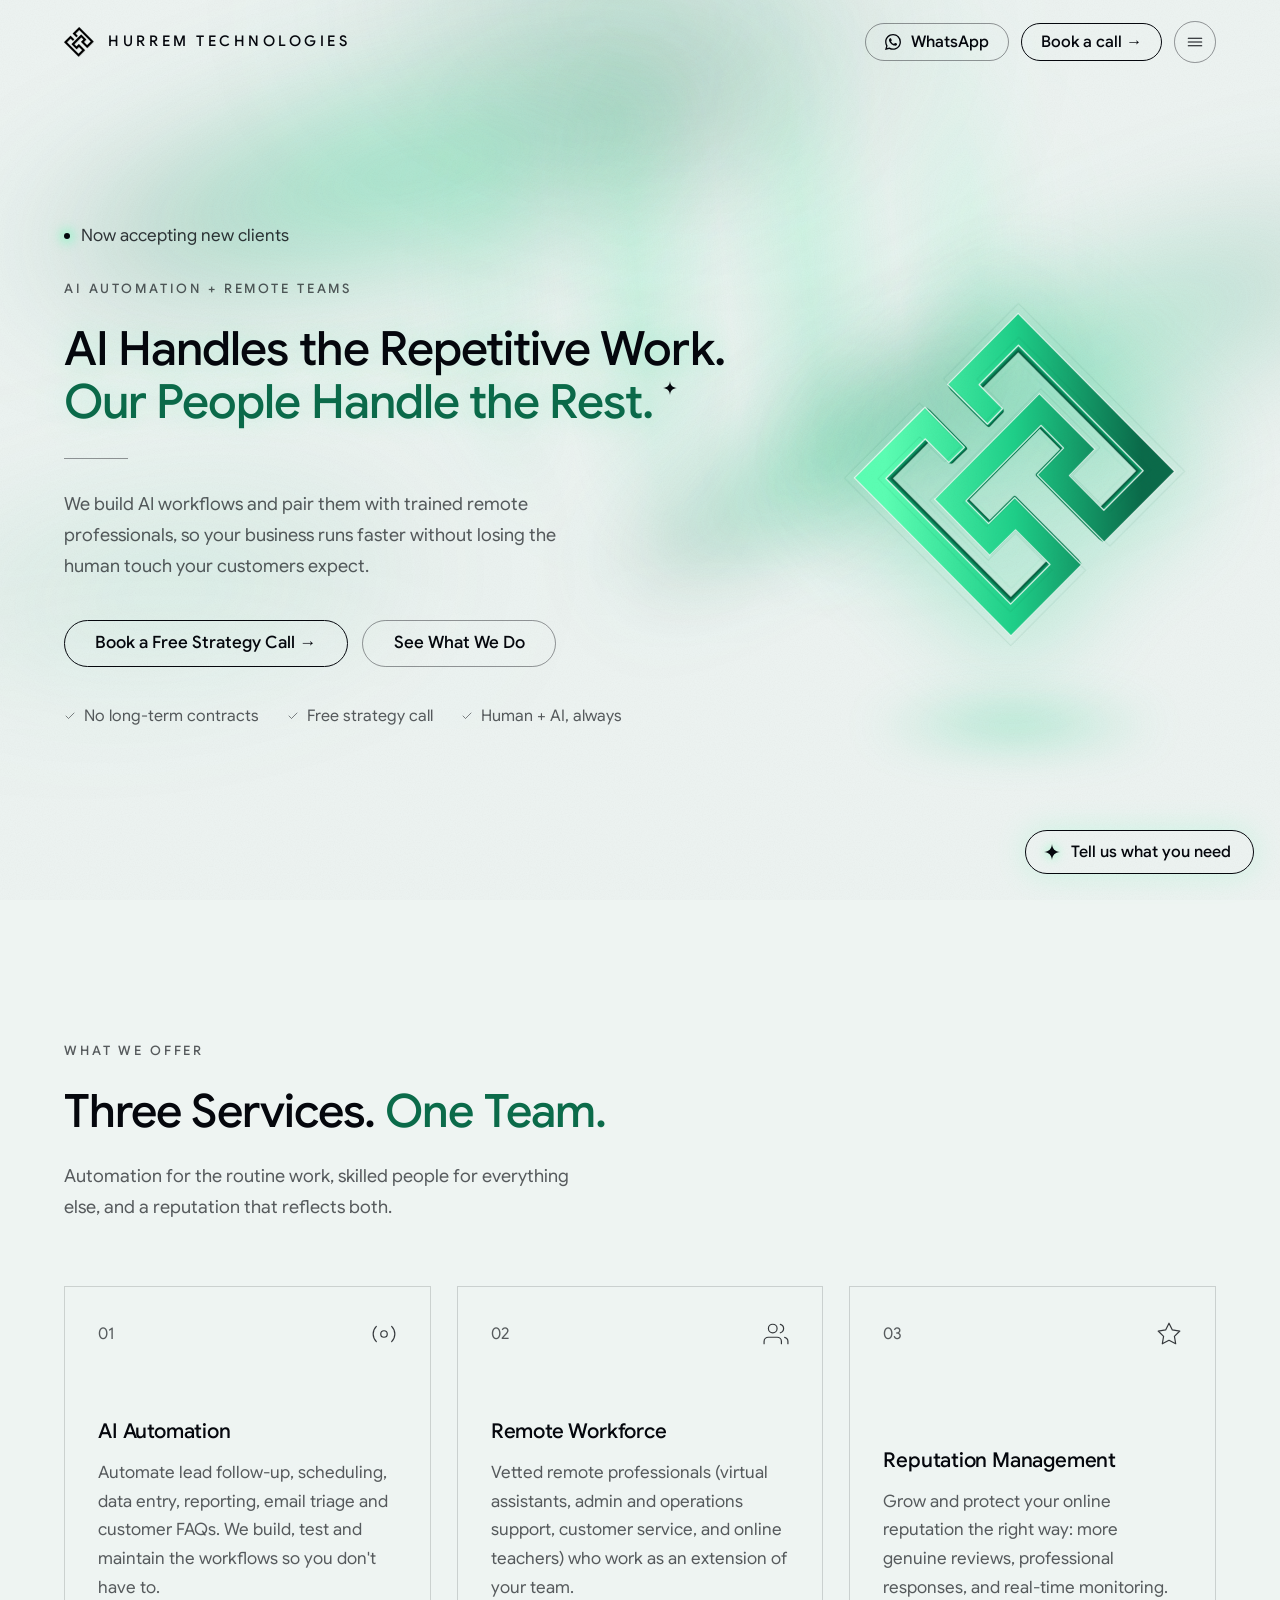
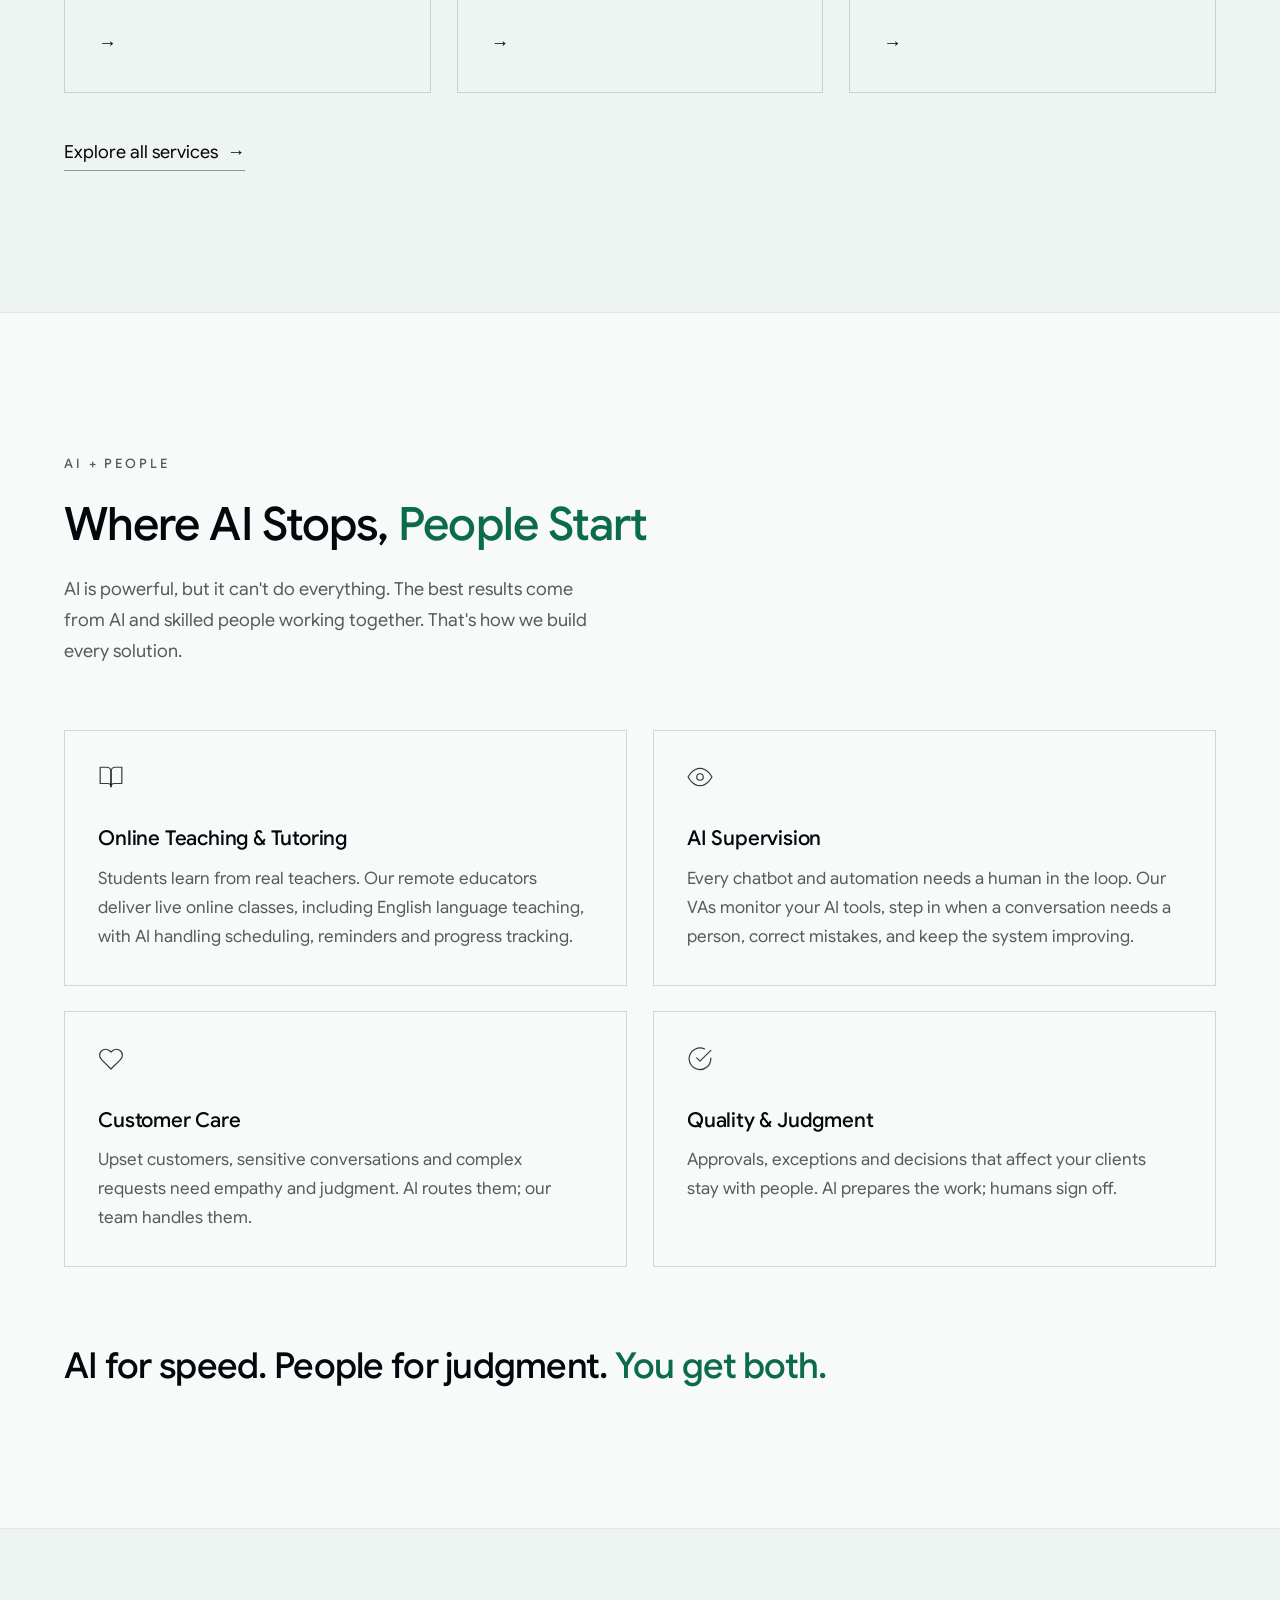
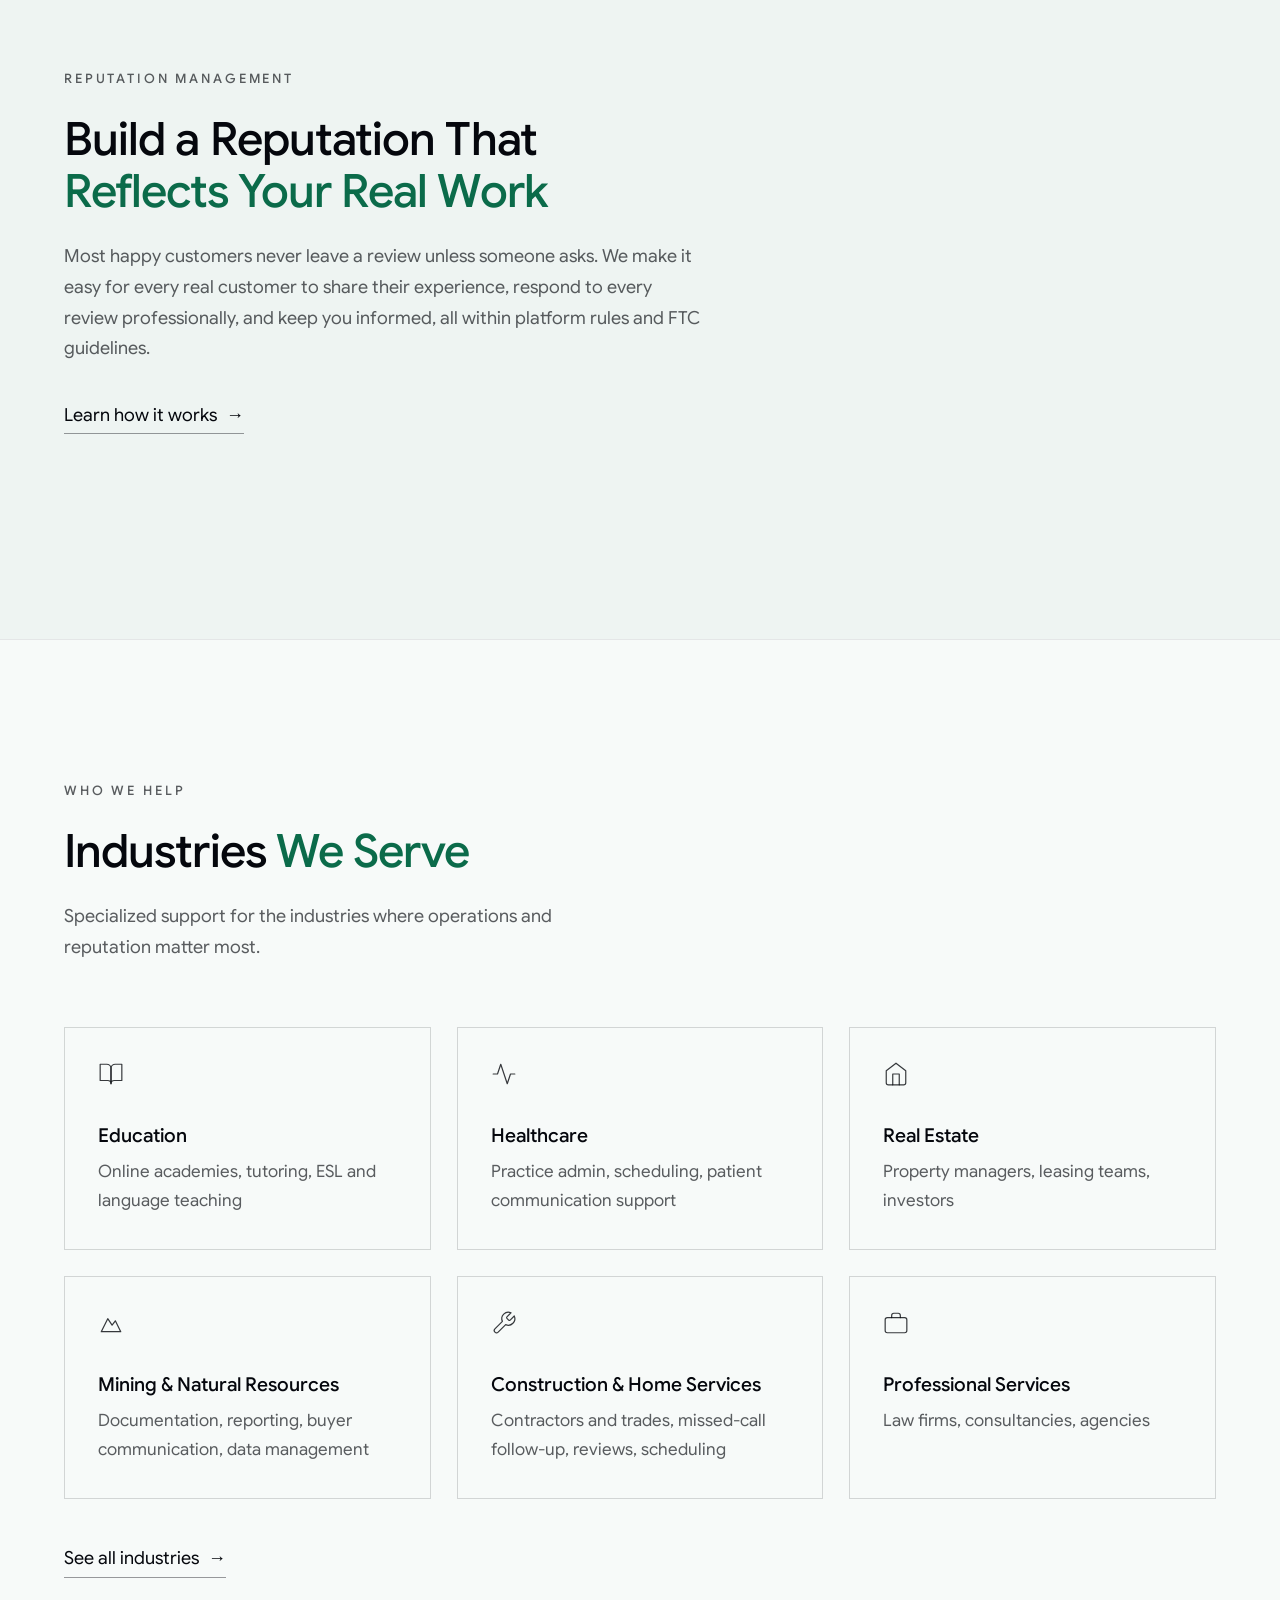
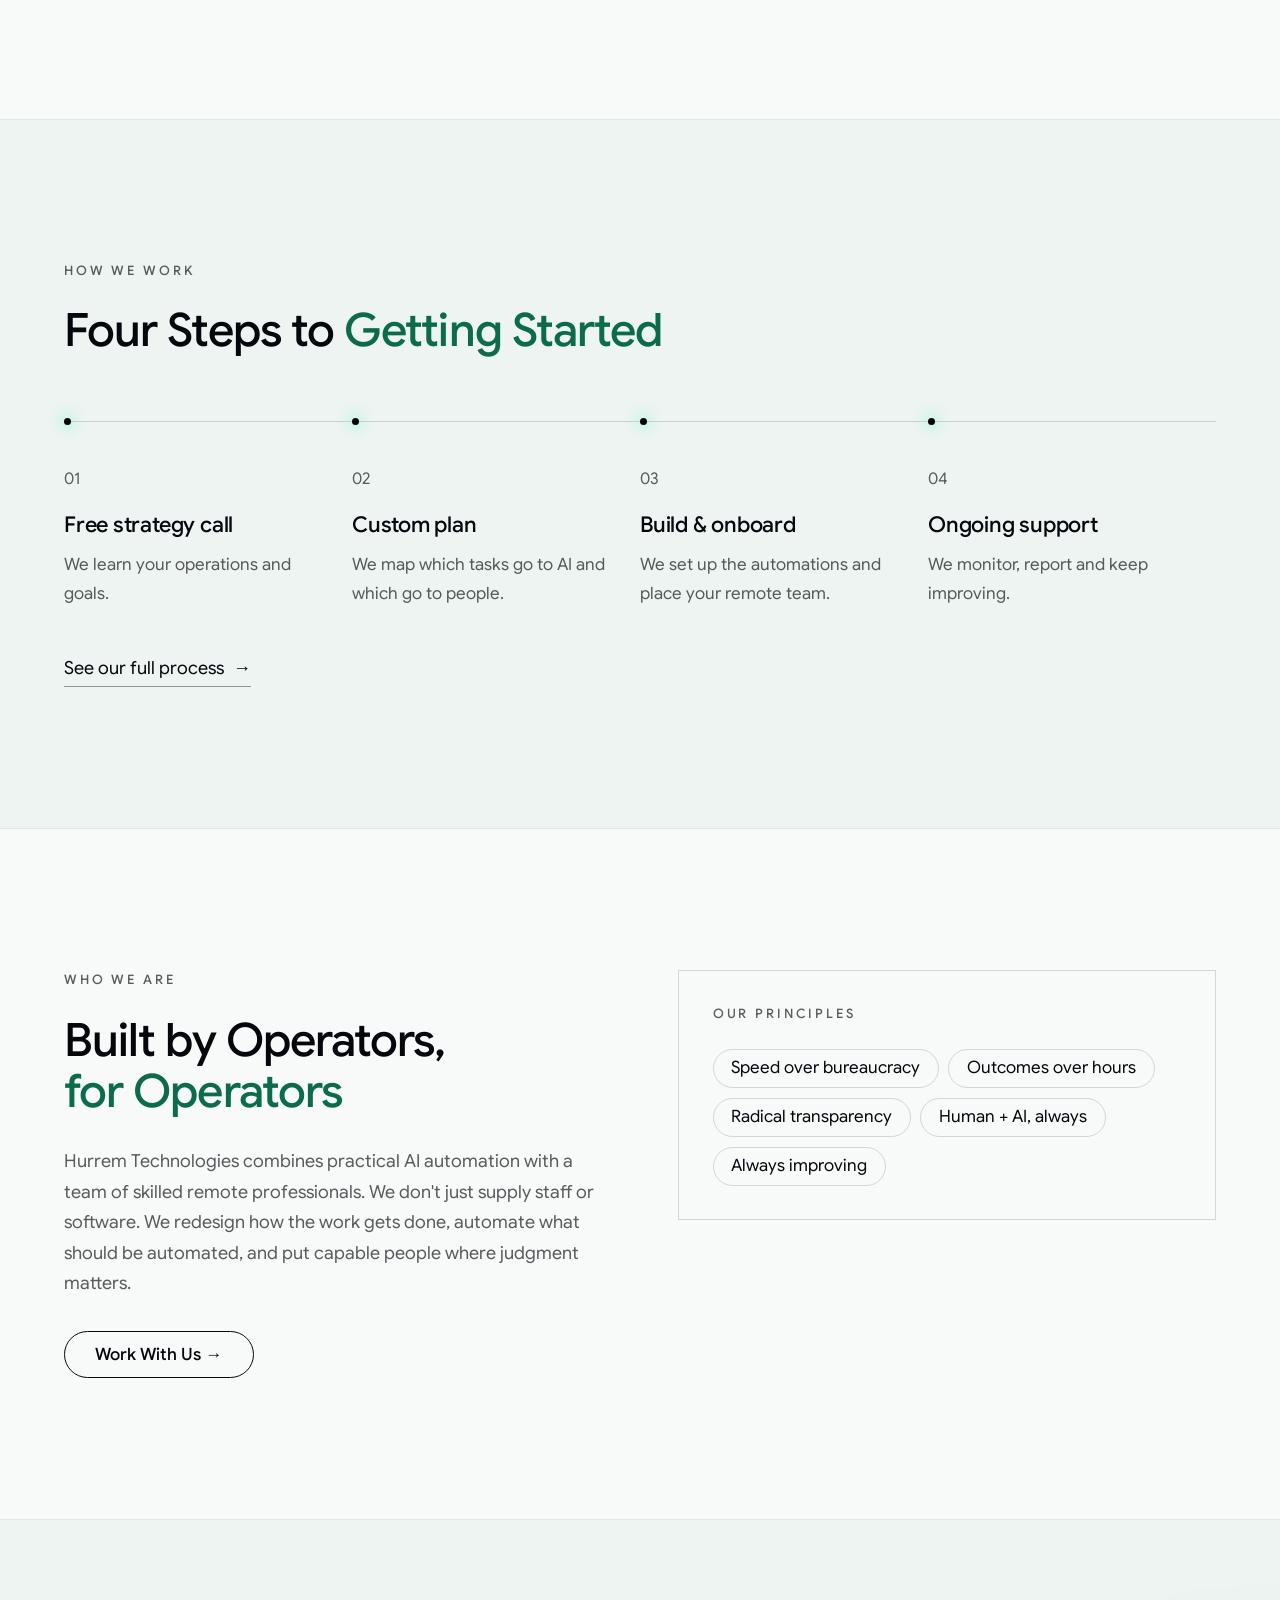
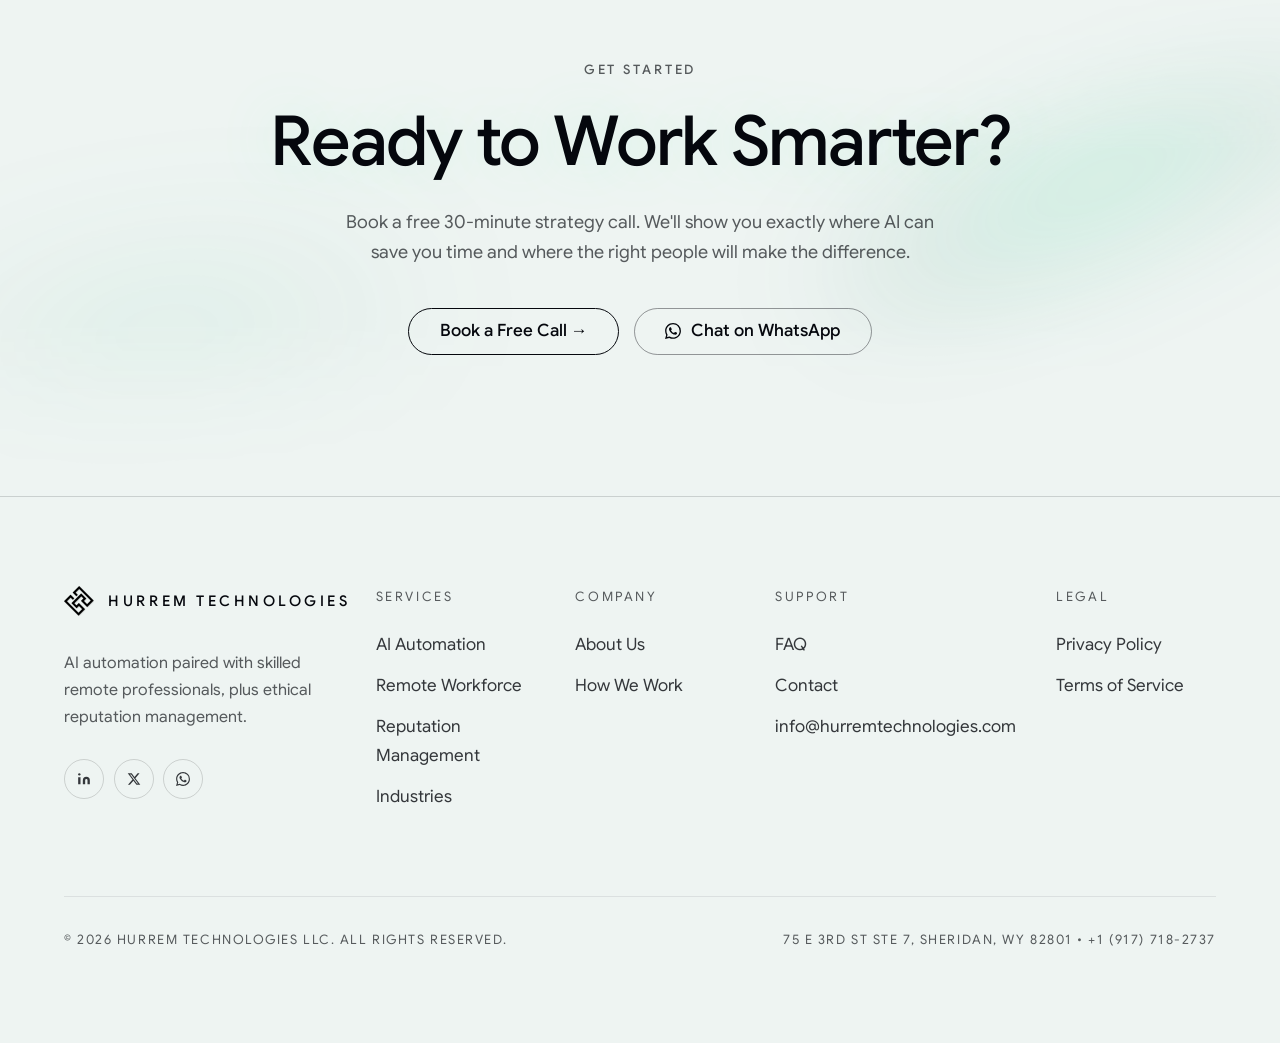
==== index.html @ 09759a81 "Use clean URLs without .html Internal links, canonical tags, Open Graph URLs and the sitemap now poi" ====
<!DOCTYPE html>
<html lang="en">
<head>
<meta charset="UTF-8"/>
<meta name="viewport" content="width=device-width,initial-scale=1"/>
<title>Hurrem Technologies | AI Automation + Remote Teams</title>
<meta name="description" content="AI automation paired with skilled remote professionals, plus ethical reputation management, for businesses in education, healthcare, real estate, mining and more."/>
<meta name="keywords" content="AI automation, remote teams, virtual assistants, AI supervision, online teachers, reputation management, review management, business process automation"/>
<meta name="robots" content="index, follow"/>
<link rel="canonical" href="https://hurremtechnologies.com/"/>
<meta property="og:type" content="website"/>
<meta property="og:url" content="https://hurremtechnologies.com/"/>
<meta property="og:title" content="Hurrem Technologies | AI Automation + Remote Teams"/>
<meta property="og:description" content="AI automation paired with skilled remote professionals, plus ethical reputation management, for businesses in education, healthcare, real estate, mining and more."/>
<meta property="og:image" content="https://hurremtechnologies.com/assets/og-image.png"/>
<meta property="og:site_name" content="Hurrem Technologies LLC"/>
<meta name="twitter:card" content="summary_large_image"/>
<meta name="twitter:title" content="Hurrem Technologies | AI Automation + Remote Teams"/>
<meta name="twitter:description" content="AI automation paired with skilled remote professionals, plus ethical reputation management, for businesses in education, healthcare, real estate, mining and more."/>
<!-- Google tag (gtag.js) -->
<script async src="https://www.googletagmanager.com/gtag/js?id=G-JPX0Q8E571"></script>
<script>window.dataLayer=window.dataLayer||[];function gtag(){dataLayer.push(arguments);}gtag('js',new Date());gtag('config','G-JPX0Q8E571');</script>
<script type="application/ld+json">
{
  "@context": "https://schema.org",
  "@type": "Organization",
  "name": "Hurrem Technologies LLC",
  "url": "https://hurremtechnologies.com",
  "logo": "https://hurremtechnologies.com/assets/logo-icon.png",
  "description": "AI automation paired with skilled remote professionals, plus ethical reputation management.",
  "address": {
    "@type": "PostalAddress",
    "streetAddress": "75 E 3rd St Ste 7",
    "addressLocality": "Sheridan",
    "addressRegion": "WY",
    "postalCode": "82801",
    "addressCountry": "US"
  },
  "contactPoint": {
    "@type": "ContactPoint",
    "telephone": "+1-917-718-2737",
    "contactType": "customer service",
    "email": "info@hurremtechnologies.com",
    "availableLanguage": "English"
  },
  "sameAs": [
    "https://www.linkedin.com/company/109564985",
    "https://x.com/hurrem_ai"
  ]
}
</script>
<meta name="theme-color" content="#EEF4F2"/>
<link rel="icon" type="image/png" href="assets/logo-icon.png"/>
<link rel="preload" href="assets/fonts/google-sans-latin-wght-normal.woff2" as="font" type="font/woff2" crossorigin/>
<link rel="stylesheet" href="assets/site.css?v=8"/>
<script>document.documentElement.classList.add('js');</script>
</head>
<body>
<a class="skip" href="#main">Skip to content</a>
<div class="grain" aria-hidden="true"></div>

<header class="site-header" id="site-header">
  <div class="wrap nav">
    <a href="/" class="brand">
      <img src="assets/logo-icon.png" class="logo-mark" alt="" width="30" height="30">
      Hurrem Technologies
    </a>
    <nav class="nav-links" aria-label="Main navigation">
      <a href="/services">Services</a>
      <a href="/reputation">Reputation Management</a>
      <a href="/industries">Industries</a>
      <a href="/process">Process</a>
      <a href="/faq">FAQ</a>
      <a href="/contact">Contact</a>
    </nav>
    <div class="nav-right">
      <a class="btn-whatsapp" href="https://wa.me/19177182737" target="_blank" rel="noopener" aria-label="WhatsApp">
        <svg width="16" height="16" viewBox="0 0 24 24" fill="currentColor"><path d="M17.472 14.382c-.297-.149-1.758-.867-2.03-.967-.273-.099-.471-.148-.67.15-.197.297-.767.966-.94 1.164-.173.199-.347.223-.644.075-.297-.15-1.255-.463-2.39-1.475-.883-.788-1.48-1.761-1.653-2.059-.173-.297-.018-.458.13-.606.134-.133.298-.347.446-.52.149-.174.198-.298.298-.497.099-.198.05-.371-.025-.52-.075-.149-.669-1.612-.916-2.207-.242-.579-.487-.5-.669-.51-.173-.008-.371-.01-.57-.01-.198 0-.52.074-.792.372-.272.297-1.04 1.016-1.04 2.479 0 1.462 1.065 2.875 1.213 3.074.149.198 2.096 3.2 5.077 4.487.709.306 1.262.489 1.694.625.712.227 1.36.195 1.871.118.571-.085 1.758-.719 2.006-1.413.248-.694.248-1.289.173-1.413-.074-.124-.272-.198-.57-.347m-5.421 7.403h-.004a9.87 9.87 0 0 1-5.031-1.378l-.361-.214-3.741.982.998-3.648-.235-.374a9.86 9.86 0 0 1-1.51-5.26c.001-5.45 4.436-9.884 9.888-9.884 2.64 0 5.122 1.03 6.988 2.898a9.825 9.825 0 0 1 2.893 6.994c-.003 5.45-4.437 9.884-9.885 9.884m8.413-18.297A11.815 11.815 0 0 0 12.05 0C5.495 0 .16 5.335.157 11.892c0 2.096.547 4.142 1.588 5.945L.057 24l6.305-1.654a11.882 11.882 0 0 0 5.683 1.448h.005c6.554 0 11.89-5.335 11.893-11.893a11.821 11.821 0 0 0-3.48-8.413z"/></svg>
        <span>WhatsApp</span>
      </a>
      <a href="/contact" class="btn btn-primary">Book a call →</a>
      <button class="menu-toggle" id="menuBtn" aria-label="Toggle menu" aria-expanded="false" aria-controls="mobileMenu">
        <svg class="bars" width="18" height="18" viewBox="0 0 24 24" fill="none" stroke="currentColor" stroke-width="1.4" stroke-linecap="round"><line x1="3" y1="7" x2="21" y2="7"/><line x1="3" y1="12" x2="21" y2="12"/><line x1="3" y1="17" x2="21" y2="17"/></svg>
        <svg class="x-icon" width="18" height="18" viewBox="0 0 24 24" fill="none" stroke="currentColor" stroke-width="1.4" stroke-linecap="round"><line x1="18" y1="6" x2="6" y2="18"/><line x1="6" y1="6" x2="18" y2="18"/></svg>
      </button>
    </div>
  </div>
  <nav class="mobile-menu" id="mobileMenu" aria-label="Mobile navigation">
    <a href="/services">Services</a>
    <a href="/reputation">Reputation Management</a>
    <a href="/industries">Industries</a>
    <a href="/process">Process</a>
    <a href="/faq">FAQ</a>
    <a href="/contact">Contact</a>
    <a href="https://wa.me/19177182737" target="_blank" rel="noopener"><svg width="16" height="16" viewBox="0 0 24 24" fill="currentColor"><path d="M17.472 14.382c-.297-.149-1.758-.867-2.03-.967-.273-.099-.471-.148-.67.15-.197.297-.767.966-.94 1.164-.173.199-.347.223-.644.075-.297-.15-1.255-.463-2.39-1.475-.883-.788-1.48-1.761-1.653-2.059-.173-.297-.018-.458.13-.606.134-.133.298-.347.446-.52.149-.174.198-.298.298-.497.099-.198.05-.371-.025-.52-.075-.149-.669-1.612-.916-2.207-.242-.579-.487-.5-.669-.51-.173-.008-.371-.01-.57-.01-.198 0-.52.074-.792.372-.272.297-1.04 1.016-1.04 2.479 0 1.462 1.065 2.875 1.213 3.074.149.198 2.096 3.2 5.077 4.487.709.306 1.262.489 1.694.625.712.227 1.36.195 1.871.118.571-.085 1.758-.719 2.006-1.413.248-.694.248-1.289.173-1.413-.074-.124-.272-.198-.57-.347m-5.421 7.403h-.004a9.87 9.87 0 0 1-5.031-1.378l-.361-.214-3.741.982.998-3.648-.235-.374a9.86 9.86 0 0 1-1.51-5.26c.001-5.45 4.436-9.884 9.888-9.884 2.64 0 5.122 1.03 6.988 2.898a9.825 9.825 0 0 1 2.893 6.994c-.003 5.45-4.437 9.884-9.885 9.884m8.413-18.297A11.815 11.815 0 0 0 12.05 0C5.495 0 .16 5.335.157 11.892c0 2.096.547 4.142 1.588 5.945L.057 24l6.305-1.654a11.882 11.882 0 0 0 5.683 1.448h.005c6.554 0 11.89-5.335 11.893-11.893a11.821 11.821 0 0 0-3.48-8.413z"/></svg> WhatsApp</a>
    <a href="/contact" class="m-cta">Book a call →</a>
  </nav>
</header>

<main id="main">
<!-- HERO -->
<section id="hero">
  <div class="aurora" aria-hidden="true"><span class="ribbon r1"></span><span class="ribbon r2"></span><span class="ribbon r3"></span><span class="ribbon r4"></span><span class="ribbon r5"></span><span class="ribbon r6"></span></div>
  <div class="wrap">
    <div class="grid2">
      <div class="reveal-left">
        <div class="hero-badge">Now accepting new clients</div>
        <div class="eyebrow">AI Automation + Remote Teams</div>
        <h1 class="hero-title">
          AI Handles the Repetitive Work.<br><span class="gradient-text">Our People Handle the Rest.</span>
        </h1>
        <div class="divider"></div>
        <p class="lead">We build AI workflows and pair them with trained remote professionals, so your business runs faster without losing the human touch your customers expect.</p>
        <div class="hero-cta">
          <a href="/contact" class="btn btn-primary">Book a Free Strategy Call →</a>
          <a href="/services" class="btn btn-ghost">See What We Do</a>
        </div>
        <div class="hero-trust">
          <span><svg width="16" height="16" viewBox="0 0 24 24" fill="none" stroke="currentColor" stroke-width="3" stroke-linecap="round" stroke-linejoin="round"><polyline points="20 6 9 17 4 12"/></svg>No long-term contracts</span>
          <span><svg width="16" height="16" viewBox="0 0 24 24" fill="none" stroke="currentColor" stroke-width="3" stroke-linecap="round" stroke-linejoin="round"><polyline points="20 6 9 17 4 12"/></svg>Free strategy call</span>
          <span><svg width="16" height="16" viewBox="0 0 24 24" fill="none" stroke="currentColor" stroke-width="3" stroke-linecap="round" stroke-linejoin="round"><polyline points="20 6 9 17 4 12"/></svg>Human + AI, always</span>
        </div>
      </div>
      <div class="hero-visual-wrap reveal-right">
        <div class="mark3d" role="img" aria-label="The Hurrem Technologies logo mark as a floating three-dimensional form, lit in aurora green."><svg class="mark3d__defs" aria-hidden="true"><defs><path id="hm" d="M509.3 94.2 L331.6 273.2 L432.1 373.4 L470.3 333.7 L411.0 274.0 L510.0 174.4 L824.3 490.5 L725.2 590.1 L638.5 502.8 L702.9 436.5 L562.7 296.4 L298.5 562.3 L437.7 703.6 L502.7 639.5 L589.5 726.8 L490.4 826.4 L176.2 510.2 L275.2 410.6 L334.6 470.3 L374.0 431.8 L274.5 330.7 L96.6 508.5 L491.2 906.5 L668.9 727.5 L500.7 558.3 L434.8 623.7 L377.7 566.5 L566.9 376.1 L623.8 433.5 L557.8 500.9 L726.2 670.3 L903.9 492.5Z"/><linearGradient id="hm-face" x1="0.1" y1="0.5" x2="0.9" y2="0.5"><stop offset="0" stop-color="#5CFFB4"/><stop offset="0.5" stop-color="#1FD18A"/><stop offset="1" stop-color="#0B6B4A"/></linearGradient></defs></svg><div class="mark3d__halo"><svg viewBox="0 0 1000 1000" class="" aria-hidden="true"><use href="#hm"/></svg></div><div class="mark3d__body"><svg viewBox="0 0 1000 1000" class="mark3d__wire mark3d__wire--back" aria-hidden="true"><use href="#hm"/></svg><svg viewBox="0 0 1000 1000" class="mark3d__layer mark3d__layer--alt" style="--i:18;fill:#09523a" aria-hidden="true"><use href="#hm"/></svg><svg viewBox="0 0 1000 1000" class="mark3d__layer" style="--i:17;fill:#0a583e" aria-hidden="true"><use href="#hm"/></svg><svg viewBox="0 0 1000 1000" class="mark3d__layer mark3d__layer--alt" style="--i:16;fill:#0b5d41" aria-hidden="true"><use href="#hm"/></svg><svg viewBox="0 0 1000 1000" class="mark3d__layer" style="--i:15;fill:#0c6345" aria-hidden="true"><use href="#hm"/></svg><svg viewBox="0 0 1000 1000" class="mark3d__layer mark3d__layer--alt" style="--i:14;fill:#0d6949" aria-hidden="true"><use href="#hm"/></svg><svg viewBox="0 0 1000 1000" class="mark3d__layer" style="--i:13;fill:#0d6e4c" aria-hidden="true"><use href="#hm"/></svg><svg viewBox="0 0 1000 1000" class="mark3d__layer mark3d__layer--alt" style="--i:12;fill:#0e7450" aria-hidden="true"><use href="#hm"/></svg><svg viewBox="0 0 1000 1000" class="mark3d__layer" style="--i:11;fill:#0f7a54" aria-hidden="true"><use href="#hm"/></svg><svg viewBox="0 0 1000 1000" class="mark3d__layer mark3d__layer--alt" style="--i:10;fill:#107f57" aria-hidden="true"><use href="#hm"/></svg><svg viewBox="0 0 1000 1000" class="mark3d__layer" style="--i:9;fill:#11855b" aria-hidden="true"><use href="#hm"/></svg><svg viewBox="0 0 1000 1000" class="mark3d__layer mark3d__layer--alt" style="--i:8;fill:#128a5e" aria-hidden="true"><use href="#hm"/></svg><svg viewBox="0 0 1000 1000" class="mark3d__layer" style="--i:7;fill:#139062" aria-hidden="true"><use href="#hm"/></svg><svg viewBox="0 0 1000 1000" class="mark3d__layer mark3d__layer--alt" style="--i:6;fill:#149666" aria-hidden="true"><use href="#hm"/></svg><svg viewBox="0 0 1000 1000" class="mark3d__layer" style="--i:5;fill:#149b69" aria-hidden="true"><use href="#hm"/></svg><svg viewBox="0 0 1000 1000" class="mark3d__layer mark3d__layer--alt" style="--i:4;fill:#15a16d" aria-hidden="true"><use href="#hm"/></svg><svg viewBox="0 0 1000 1000" class="mark3d__layer" style="--i:3;fill:#16a771" aria-hidden="true"><use href="#hm"/></svg><svg viewBox="0 0 1000 1000" class="mark3d__layer mark3d__layer--alt" style="--i:2;fill:#17ac74" aria-hidden="true"><use href="#hm"/></svg><svg viewBox="0 0 1000 1000" class="mark3d__layer" style="--i:1;fill:#18b278" aria-hidden="true"><use href="#hm"/></svg><svg viewBox="0 0 1000 1000" class="mark3d__face" aria-hidden="true"><use href="#hm" fill="url(#hm-face)"/></svg><svg viewBox="0 0 1000 1000" class="mark3d__wire mark3d__wire--front" aria-hidden="true"><use href="#hm"/></svg></div><span class="mark3d__shadow"></span></div>
      </div>
    </div>
  </div>
</section>

<!-- SERVICES TEASER -->
<section>
  <div class="wrap">
    <div class="sec-header reveal">
      <div class="eyebrow">What we offer</div>
      <h2 class="sec-title">Three Services. <span class="gradient-text-accent">One Team.</span></h2>
      <p class="lead">Automation for the routine work, skilled people for everything else, and a reputation that reflects both.</p>
    </div>
    <div class="stagger svc-grid">
      <div class="service-card" onclick="window.location.href='/services#ai-automation'">
        <div class="svc-icon"><svg width="24" height="24" viewBox="0 0 24 24" fill="none" stroke="currentColor" stroke-width="2" stroke-linecap="round" stroke-linejoin="round"><circle cx="12" cy="12" r="3"/><path d="M19.07 4.93a10 10 0 0 1 0 14.14"/><path d="M4.93 4.93a10 10 0 0 0 0 14.14"/></svg></div>
        <div class="svc-body"><h3>AI Automation</h3><p>Automate lead follow-up, scheduling, data entry, reporting, email triage and customer FAQs. We build, test and maintain the workflows so you don't have to.</p></div>
        <div class="svc-arrow">→</div>
      </div>
      <div class="service-card" onclick="window.location.href='/services#remote-workforce'">
        <div class="svc-icon"><svg width="24" height="24" viewBox="0 0 24 24" fill="none" stroke="currentColor" stroke-width="2" stroke-linecap="round" stroke-linejoin="round"><path d="M17 21v-2a4 4 0 0 0-4-4H5a4 4 0 0 0-4 4v2"/><circle cx="9" cy="7" r="4"/><path d="M23 21v-2a4 4 0 0 0-3-3.87"/><path d="M16 3.13a4 4 0 0 1 0 7.75"/></svg></div>
        <div class="svc-body"><h3>Remote Workforce</h3><p>Vetted remote professionals (virtual assistants, admin and operations support, customer service, and online teachers) who work as an extension of your team.</p></div>
        <div class="svc-arrow">→</div>
      </div>
      <div class="service-card" onclick="window.location.href='/reputation'">
        <div class="svc-icon"><svg width="24" height="24" viewBox="0 0 24 24" fill="none" stroke="currentColor" stroke-width="2" stroke-linecap="round" stroke-linejoin="round"><polygon points="12 2 15.09 8.26 22 9.27 17 14.14 18.18 21.02 12 17.77 5.82 21.02 7 14.14 2 9.27 8.91 8.26 12 2"/></svg></div>
        <div class="svc-body"><h3>Reputation Management</h3><p>Grow and protect your online reputation the right way: more genuine reviews, professional responses, and real-time monitoring.</p></div>
        <div class="svc-arrow">→</div>
      </div>
    </div>
    <div style="margin-top:32px"><a href="/services" class="text-link">Explore all services <span class="arrow">→</span></a></div>
  </div>
</section>

<!-- AI + PEOPLE -->
<section>
  <div class="wrap">
    <div class="sec-header reveal">
      <div class="eyebrow">AI + people</div>
      <h2 class="sec-title">Where AI Stops, <span class="gradient-text">People Start</span></h2>
      <p class="lead">AI is powerful, but it can't do everything. The best results come from AI and skilled people working together. That's how we build every solution.</p>
    </div>
    <div class="duo-grid stagger">
      <div class="duo-card">
        <div class="svc-icon"><svg width="22" height="22" viewBox="0 0 24 24" fill="none" stroke="currentColor" stroke-width="2" stroke-linecap="round" stroke-linejoin="round"><path d="M2 3h6a4 4 0 0 1 4 4v14a3 3 0 0 0-3-3H2z"/><path d="M22 3h-6a4 4 0 0 0-4 4v14a3 3 0 0 1 3-3h7z"/></svg></div>
        <h3>Online Teaching &amp; Tutoring</h3>
        <p>Students learn from real teachers. Our remote educators deliver live online classes, including English language teaching, with AI handling scheduling, reminders and progress tracking.</p>
      </div>
      <div class="duo-card">
        <div class="svc-icon"><svg width="22" height="22" viewBox="0 0 24 24" fill="none" stroke="currentColor" stroke-width="2" stroke-linecap="round" stroke-linejoin="round"><path d="M1 12s4-8 11-8 11 8 11 8-4 8-11 8-11-8-11-8z"/><circle cx="12" cy="12" r="3"/></svg></div>
        <h3>AI Supervision</h3>
        <p>Every chatbot and automation needs a human in the loop. Our VAs monitor your AI tools, step in when a conversation needs a person, correct mistakes, and keep the system improving.</p>
      </div>
      <div class="duo-card">
        <div class="svc-icon"><svg width="22" height="22" viewBox="0 0 24 24" fill="none" stroke="currentColor" stroke-width="2" stroke-linecap="round" stroke-linejoin="round"><path d="M20.84 4.61a5.5 5.5 0 0 0-7.78 0L12 5.67l-1.06-1.06a5.5 5.5 0 0 0-7.78 7.78l1.06 1.06L12 21.23l7.78-7.78 1.06-1.06a5.5 5.5 0 0 0 0-7.78z"/></svg></div>
        <h3>Customer Care</h3>
        <p>Upset customers, sensitive conversations and complex requests need empathy and judgment. AI routes them; our team handles them.</p>
      </div>
      <div class="duo-card">
        <div class="svc-icon"><svg width="22" height="22" viewBox="0 0 24 24" fill="none" stroke="currentColor" stroke-width="2" stroke-linecap="round" stroke-linejoin="round"><path d="M22 11.08V12a10 10 0 1 1-5.93-9.36"/><polyline points="22 4 12 14.01 9 11.01"/></svg></div>
        <h3>Quality &amp; Judgment</h3>
        <p>Approvals, exceptions and decisions that affect your clients stay with people. AI prepares the work; humans sign off.</p>
      </div>
    </div>
    <p class="duo-close reveal">AI for speed. People for judgment. <span class="gradient-text-accent">You get both.</span></p>
  </div>
</section>

<!-- REPUTATION TEASER -->
<section>
  <div class="wrap">
    <div class="sec-header reveal" style="max-width:720px">
      <div class="eyebrow">Reputation Management</div>
      <h2 class="sec-title" style="margin-bottom:20px">Build a Reputation That <span class="gradient-text-rep">Reflects Your Real Work</span></h2>
      <p class="lead" style="max-width:640px">Most happy customers never leave a review unless someone asks. We make it easy for every real customer to share their experience, respond to every review professionally, and keep you informed, all within platform rules and FTC guidelines.</p>
      <div style="margin-top:28px"><a href="/reputation" class="text-link">Learn how it works <span class="arrow">→</span></a></div>
    </div>
  </div>
</section>

<!-- INDUSTRIES TEASER -->
<section>
  <div class="wrap">
    <div class="sec-header reveal">
      <div class="eyebrow">Who we help</div>
      <h2 class="sec-title">Industries <span class="gradient-text-accent">We Serve</span></h2>
      <p class="lead">Specialized support for the industries where operations and reputation matter most.</p>
    </div>
    <div class="ind-grid stagger">
      <div class="ind-card" onclick="window.location.href='/industries#education'">
        <div class="ico"><svg width="22" height="22" viewBox="0 0 24 24" fill="none" stroke="currentColor" stroke-width="2" stroke-linecap="round" stroke-linejoin="round"><path d="M2 3h6a4 4 0 0 1 4 4v14a3 3 0 0 0-3-3H2z"/><path d="M22 3h-6a4 4 0 0 0-4 4v14a3 3 0 0 1 3-3h7z"/></svg></div>
        <span>Education</span>
        <p class="ind-sub">Online academies, tutoring, ESL and language teaching</p>
      </div>
      <div class="ind-card" onclick="window.location.href='/industries#healthcare'">
        <div class="ico"><svg width="22" height="22" viewBox="0 0 24 24" fill="none" stroke="currentColor" stroke-width="2" stroke-linecap="round" stroke-linejoin="round"><path d="M22 12h-4l-3 9L9 3l-3 9H2"/></svg></div>
        <span>Healthcare</span>
        <p class="ind-sub">Practice admin, scheduling, patient communication support</p>
      </div>
      <div class="ind-card" onclick="window.location.href='/industries#real-estate'">
        <div class="ico"><svg width="22" height="22" viewBox="0 0 24 24" fill="none" stroke="currentColor" stroke-width="2" stroke-linecap="round" stroke-linejoin="round"><path d="M3 9l9-7 9 7v11a2 2 0 0 1-2 2H5a2 2 0 0 1-2-2z"/><polyline points="9,22 9,12 15,12 15,22"/></svg></div>
        <span>Real Estate</span>
        <p class="ind-sub">Property managers, leasing teams, investors</p>
      </div>
      <div class="ind-card" onclick="window.location.href='/industries#mining'">
        <div class="ico"><svg width="22" height="22" viewBox="0 0 24 24" fill="none" stroke="currentColor" stroke-width="2" stroke-linecap="round" stroke-linejoin="round"><path d="M3 20L9 8l4 6 3-4 5 10z"/></svg></div>
        <span>Mining &amp; Natural Resources</span>
        <p class="ind-sub">Documentation, reporting, buyer communication, data management</p>
      </div>
      <div class="ind-card" onclick="window.location.href='/industries#construction'">
        <div class="ico"><svg width="22" height="22" viewBox="0 0 24 24" fill="none" stroke="currentColor" stroke-width="2" stroke-linecap="round" stroke-linejoin="round"><path d="M14.7 6.3a1 1 0 0 0 0 1.4l1.6 1.6a1 1 0 0 0 1.4 0l3.77-3.77a6 6 0 0 1-7.94 7.94l-6.91 6.91a2.12 2.12 0 0 1-3-3l6.91-6.91a6 6 0 0 1 7.94-7.94l-3.76 3.76z"/></svg></div>
        <span>Construction &amp; Home Services</span>
        <p class="ind-sub">Contractors and trades, missed-call follow-up, reviews, scheduling</p>
      </div>
      <div class="ind-card" onclick="window.location.href='/industries#professional-services'">
        <div class="ico"><svg width="22" height="22" viewBox="0 0 24 24" fill="none" stroke="currentColor" stroke-width="2" stroke-linecap="round" stroke-linejoin="round"><rect x="2" y="7" width="20" height="14" rx="2"/><path d="M16 7V5a2 2 0 0 0-2-2h-4a2 2 0 0 0-2 2v2"/></svg></div>
        <span>Professional Services</span>
        <p class="ind-sub">Law firms, consultancies, agencies</p>
      </div>
    </div>
    <div style="margin-top:32px"><a href="/industries" class="text-link">See all industries <span class="arrow">→</span></a></div>
  </div>
</section>

<!-- HOW WE WORK -->
<!-- TESTIMONIALS: add only real clients, with written permission, real names/initials as approved. Do not invent. -->
<section id="how-we-work">
  <div class="wrap">
    <div class="sec-header reveal">
      <div class="eyebrow">How we work</div>
      <h2 class="sec-title">Four Steps to <span class="gradient-text">Getting Started</span></h2>
    </div>
    <div class="steps4 stagger">
      <div class="stat"><div class="big">01</div><h3>Free strategy call</h3><p>We learn your operations and goals.</p></div>
      <div class="stat"><div class="big">02</div><h3>Custom plan</h3><p>We map which tasks go to AI and which go to people.</p></div>
      <div class="stat"><div class="big">03</div><h3>Build &amp; onboard</h3><p>We set up the automations and place your remote team.</p></div>
      <div class="stat"><div class="big">04</div><h3>Ongoing support</h3><p>We monitor, report and keep improving.</p></div>
    </div>
    <div style="margin-top:32px"><a href="/process" class="text-link">See our full process <span class="arrow">→</span></a></div>
  </div>
</section>

<!-- ABOUT -->
<section id="about">
  <div class="wrap">
    <div class="grid2" style="align-items:start">
      <div class="content reveal-left">
        <div class="eyebrow">Who we are</div>
        <h2 class="sec-title" style="margin-bottom:28px">Built by Operators, <span class="gradient-text">for Operators</span></h2>
        <p>Hurrem Technologies combines practical AI automation with a team of skilled remote professionals. We don't just supply staff or software. We redesign how the work gets done, automate what should be automated, and put capable people where judgment matters.</p>
        <a href="/contact" class="btn btn-primary" style="margin-top:8px">Work With Us →</a>
      </div>
      <div class="reveal-right">
        <div class="stat">
          <div class="values-label">Our principles</div>
          <div class="tags">
            <span class="tag">Speed over bureaucracy</span>
            <span class="tag">Outcomes over hours</span>
            <span class="tag">Radical transparency</span>
            <span class="tag">Human + AI, always</span>
            <span class="tag">Always improving</span>
          </div>
        </div>
      </div>
    </div>
  </div>
</section>

<!-- FINAL CTA -->
<section class="cta-strip">
  <div class="aurora aurora--low" aria-hidden="true"><span class="ribbon r2"></span><span class="ribbon r5"></span></div>
  <div class="wrap">
    <div class="cta-strip-inner reveal">
      <div class="eyebrow">Get started</div>
      <h2>Ready to Work Smarter?</h2>
      <p>Book a free 30-minute strategy call. We'll show you exactly where AI can save you time and where the right people will make the difference.</p>
      <div class="cta-strip-btns">
        <a href="/contact" class="btn btn-primary">Book a Free Call →</a>
        <a href="https://wa.me/19177182737" target="_blank" rel="noopener" class="btn btn-ghost">
          <svg width="16" height="16" viewBox="0 0 24 24" fill="currentColor"><path d="M17.472 14.382c-.297-.149-1.758-.867-2.03-.967-.273-.099-.471-.148-.67.15-.197.297-.767.966-.94 1.164-.173.199-.347.223-.644.075-.297-.15-1.255-.463-2.39-1.475-.883-.788-1.48-1.761-1.653-2.059-.173-.297-.018-.458.13-.606.134-.133.298-.347.446-.52.149-.174.198-.298.298-.497.099-.198.05-.371-.025-.52-.075-.149-.669-1.612-.916-2.207-.242-.579-.487-.5-.669-.51-.173-.008-.371-.01-.57-.01-.198 0-.52.074-.792.372-.272.297-1.04 1.016-1.04 2.479 0 1.462 1.065 2.875 1.213 3.074.149.198 2.096 3.2 5.077 4.487.709.306 1.262.489 1.694.625.712.227 1.36.195 1.871.118.571-.085 1.758-.719 2.006-1.413.248-.694.248-1.289.173-1.413-.074-.124-.272-.198-.57-.347m-5.421 7.403h-.004a9.87 9.87 0 0 1-5.031-1.378l-.361-.214-3.741.982.998-3.648-.235-.374a9.86 9.86 0 0 1-1.51-5.26c.001-5.45 4.436-9.884 9.888-9.884 2.64 0 5.122 1.03 6.988 2.898a9.825 9.825 0 0 1 2.893 6.994c-.003 5.45-4.437 9.884-9.885 9.884m8.413-18.297A11.815 11.815 0 0 0 12.05 0C5.495 0 .16 5.335.157 11.892c0 2.096.547 4.142 1.588 5.945L.057 24l6.305-1.654a11.882 11.882 0 0 0 5.683 1.448h.005c6.554 0 11.89-5.335 11.893-11.893a11.821 11.821 0 0 0-3.48-8.413z"/></svg>
          Chat on WhatsApp
        </a>
      </div>
    </div>
  </div>
</section>
</main>

<footer>
  <div class="wrap">
    <div class="foot-grid">
      <div class="foot-about">
        <a href="/" class="brand">
          <img src="assets/logo-icon.png" class="logo-mark" alt="" width="30" height="30">
          Hurrem Technologies
        </a>
        <p>AI automation paired with skilled remote professionals, plus ethical reputation management.</p>
        <div class="socials">
          <a class="social" href="https://www.linkedin.com/company/109564985" target="_blank" rel="noopener" aria-label="LinkedIn"><svg width="16" height="16" viewBox="0 0 24 24" fill="currentColor"><path d="M16 8a6 6 0 0 1 6 6v7h-4v-7a2 2 0 0 0-2-2 2 2 0 0 0-2 2v7h-4v-7a6 6 0 0 1 6-6z"/><rect x="2" y="9" width="4" height="12"/><circle cx="4" cy="4" r="2"/></svg></a>
          <a class="social" href="https://x.com/hurrem_ai" target="_blank" rel="noopener" aria-label="X"><svg width="16" height="16" viewBox="0 0 24 24" fill="currentColor"><path d="M18.244 2.25h3.308l-7.227 8.26 8.502 11.24H16.17l-5.214-6.817L4.99 21.75H1.68l7.73-8.835L1.254 2.25H8.08l4.713 6.231zm-1.161 17.52h1.833L7.084 4.126H5.117z"/></svg></a>
          <a class="social" href="https://wa.me/19177182737" target="_blank" rel="noopener" aria-label="WhatsApp"><svg width="16" height="16" viewBox="0 0 24 24" fill="currentColor"><path d="M17.472 14.382c-.297-.149-1.758-.867-2.03-.967-.273-.099-.471-.148-.67.15-.197.297-.767.966-.94 1.164-.173.199-.347.223-.644.075-.297-.15-1.255-.463-2.39-1.475-.883-.788-1.48-1.761-1.653-2.059-.173-.297-.018-.458.13-.606.134-.133.298-.347.446-.52.149-.174.198-.298.298-.497.099-.198.05-.371-.025-.52-.075-.149-.669-1.612-.916-2.207-.242-.579-.487-.5-.669-.51-.173-.008-.371-.01-.57-.01-.198 0-.52.074-.792.372-.272.297-1.04 1.016-1.04 2.479 0 1.462 1.065 2.875 1.213 3.074.149.198 2.096 3.2 5.077 4.487.709.306 1.262.489 1.694.625.712.227 1.36.195 1.871.118.571-.085 1.758-.719 2.006-1.413.248-.694.248-1.289.173-1.413-.074-.124-.272-.198-.57-.347m-5.421 7.403h-.004a9.87 9.87 0 0 1-5.031-1.378l-.361-.214-3.741.982.998-3.648-.235-.374a9.86 9.86 0 0 1-1.51-5.26c.001-5.45 4.436-9.884 9.888-9.884 2.64 0 5.122 1.03 6.988 2.898a9.825 9.825 0 0 1 2.893 6.994c-.003 5.45-4.437 9.884-9.885 9.884m8.413-18.297A11.815 11.815 0 0 0 12.05 0C5.495 0 .16 5.335.157 11.892c0 2.096.547 4.142 1.588 5.945L.057 24l6.305-1.654a11.882 11.882 0 0 0 5.683 1.448h.005c6.554 0 11.89-5.335 11.893-11.893a11.821 11.821 0 0 0-3.48-8.413z"/></svg></a>
        </div>
      </div>
      <div class="foot-col"><h5>Services</h5><a href="/services#ai-automation">AI Automation</a><a href="/services#remote-workforce">Remote Workforce</a><a href="/reputation">Reputation Management</a><a href="/industries">Industries</a></div>
      <div class="foot-col"><h5>Company</h5><a href="/#about">About Us</a><a href="/process">How We Work</a></div>
      <div class="foot-col"><h5>Support</h5><a href="/faq">FAQ</a><a href="/contact">Contact</a><a href="mailto:info@hurremtechnologies.com">info@hurremtechnologies.com</a></div>
      <div class="foot-col"><h5>Legal</h5><a href="/privacy-policy">Privacy Policy</a><a href="/terms">Terms of Service</a></div>
    </div>
    <div class="foot-bottom">
      <span>© 2026 Hurrem Technologies LLC. All rights reserved.</span>
      <span>75 E 3rd St Ste 7, Sheridan, WY 82801 &bull; <a href="tel:+19177182737">+1 (917) 718-2737</a></span>
    </div>
  </div>
</footer>

<script src="assets/site.js?v=6" defer></script>
<script src="assets/assistant.js?v=2" defer></script>
</body>
</html>
---- assets/site.css ----
/* ==========================================================================
   Hurrem Technologies — shared stylesheet for every page
   Three colours only: midnight black, ice white, aura green (used as light).
   ========================================================================== */

@font-face {
  font-family: "Google Sans"; font-style: normal; font-weight: 400 700; font-display: swap;
  src: url("fonts/google-sans-latin-wght-normal.woff2") format("woff2");
}
@font-face {
  font-family: "Google Sans"; font-style: italic; font-weight: 400 700; font-display: swap;
  src: url("fonts/google-sans-latin-wght-italic.woff2") format("woff2");
}

:root {
  /* light theme: the names are historical. --black is the page background, --ice is the text colour */
  --black: #EEF4F2;
  --black-2: #F7FAF9;
  --ice: #05070D;
  --ice-80: rgba(5, 7, 13, 0.8);
  --ice-65: rgba(5, 7, 13, 0.65);
  --ice-40: rgba(5, 7, 13, 0.4);
  --ice-15: rgba(5, 7, 13, 0.15);
  --ice-08: rgba(5, 7, 13, 0.08);
  --aura-core: #5CFFB4;
  --aura-mid: #1FD18A;
  --aura-deep: #0B6B4A;

  /* one family throughout: Google Sans (open source, self-hosted in assets/fonts) */
  --serif: "Google Sans", "Product Sans", Roboto, "Helvetica Neue", Arial, sans-serif;
  --sans: "Google Sans", "Product Sans", Roboto, "Helvetica Neue", Arial, sans-serif;
  --accent: #0B6B4A; /* deep aura green, for accent words */

  --pad: clamp(1.25rem, 5vw, 5rem);
  --ease: cubic-bezier(0.22, 0.61, 0.36, 1);
}

*, *::before, *::after { box-sizing: border-box; margin: 0; padding: 0; }

html { scroll-behavior: smooth; -webkit-text-size-adjust: 100%; }
html, body { width: 100%; max-width: 100%; overflow-x: hidden; }

body {
  background: var(--black);
  color: var(--ice);
  font-family: var(--sans);
  font-weight: 400;
  font-size: 1.125rem;
  line-height: 1.7;
  -webkit-font-smoothing: antialiased;
  -moz-osx-font-smoothing: grayscale;
}

img { max-width: 100%; display: block; }
a { color: inherit; text-decoration: none; }
button { font-family: inherit; color: inherit; }
ul { list-style: none; }
em { font-style: italic; }
strong { font-weight: 500; color: var(--ice); }
[id] { scroll-margin-top: 7rem; }

::selection { background: rgba(92, 255, 180, 0.28); color: var(--ice); }
:focus-visible { outline: 1px solid var(--ice); outline-offset: 5px; border-radius: 2px; }

.skip {
  position: absolute; left: -999px; top: 0; z-index: 200;
  padding: 0.75rem 1.25rem; background: var(--black);
  font-family: var(--serif); font-style: normal;
}
.skip:focus { left: 1rem; top: 1rem; }

.wrap { width: 100%; max-width: 1520px; margin: 0 auto; padding: 0 var(--pad); }

/* ---------- Film grain ---------- */
.grain {
  position: fixed; inset: 0; z-index: 150; pointer-events: none;
  opacity: 0.035; /* faint dark grain on the light page */
  background-image: url("data:image/svg+xml,%3Csvg xmlns='http://www.w3.org/2000/svg' width='220' height='220'%3E%3Cfilter id='n'%3E%3CfeTurbulence type='fractalNoise' baseFrequency='.85' numOctaves='2' stitchTiles='stitch'/%3E%3CfeColorMatrix values='0 0 0 0 .02 0 0 0 0 .03 0 0 0 0 .05 0 0 0 .9 0'/%3E%3C/filter%3E%3Crect width='100%25' height='100%25' filter='url(%23n)'/%3E%3C/svg%3E");
}

/* ==========================================================================
   TYPE
   ========================================================================== */
h1, h2, h3, h4 {
  font-family: var(--serif);
  font-weight: 500;
  font-optical-sizing: auto;
  color: var(--ice);
  text-wrap: balance;
}

h1.hero-title {
  font-size: clamp(2rem, 3.7vw, 3.5rem);
  line-height: 1.1;
  letter-spacing: -0.02em;
  text-shadow: 0 0 28px rgba(92, 255, 180, 0.26), 0 0 90px rgba(92, 255, 180, 0.15);
}
h1.page-title, .legal .page-hero h1 {
  font-size: clamp(2.4rem, 5.6vw, 5rem);
  line-height: 1.06;
  letter-spacing: -0.025em;
  text-shadow: 0 0 28px rgba(92, 255, 180, 0.24), 0 0 90px rgba(92, 255, 180, 0.14);
}
h2, h2.sec-title {
  font-size: clamp(1.9rem, 3.6vw, 3.2rem);
  line-height: 1.12;
  letter-spacing: -0.02em;
}
h3 { font-size: clamp(1.2rem, 1.6vw, 1.45rem); line-height: 1.25; letter-spacing: -0.01em; }
h4 { font-size: 1.15rem; line-height: 1.3; }

/* the old gradient accents become italic serif accents */
.gradient-text, .gradient-text-accent, .gradient-text-rep, .highlight { color: var(--accent); }

/* four-point sparkle after the hero headline */
h1.hero-title .gradient-text::after {
  content: ""; position: absolute; /* stays attached to the last word, never wraps alone */
  width: 0.3em; height: 0.3em; margin-left: 0.2em; margin-top: 0.12em;
  background: var(--ice);
  -webkit-mask: url("data:image/svg+xml,%3Csvg xmlns='http://www.w3.org/2000/svg' viewBox='0 0 24 24'%3E%3Cpath d='M12 0C12.6 7.5 16.5 11.4 24 12C16.5 12.6 12.6 16.5 12 24C11.4 16.5 7.5 12.6 0 12C7.5 11.4 11.4 7.5 12 0Z'/%3E%3C/svg%3E") center / contain no-repeat;
  mask: url("data:image/svg+xml,%3Csvg xmlns='http://www.w3.org/2000/svg' viewBox='0 0 24 24'%3E%3Cpath d='M12 0C12.6 7.5 16.5 11.4 24 12C16.5 12.6 12.6 16.5 12 24C11.4 16.5 7.5 12.6 0 12C7.5 11.4 11.4 7.5 12 0Z'/%3E%3C/svg%3E") center / contain no-repeat;
  filter: drop-shadow(0 0 8px rgba(92, 255, 180, 0.8));
  animation: twinkle 6s ease-in-out infinite;
}
@keyframes twinkle {
  0%, 100% { transform: scale(1) rotate(0deg); opacity: 1; }
  50% { transform: scale(0.72) rotate(18deg); opacity: 0.6; }
}

.eyebrow, .label, .values-label, .phase-badge {
  display: block;
  font-family: var(--sans); font-weight: 500;
  font-size: 0.8125rem; line-height: 1.6;
  letter-spacing: 0.22em; text-transform: uppercase;
  color: var(--ice-65);
  margin-bottom: 1.5rem;
}

.lead { color: var(--ice-65); font-size: clamp(1.125rem, 1.35vw, 1.3rem); max-width: 34rem; }
.divider { width: 4rem; height: 1px; background: var(--ice-40); margin: 1.9rem 0; }

.text-link {
  display: inline-flex; align-items: center; gap: 0.5em;
  font-family: var(--serif); font-style: normal; font-size: 1.125rem;
  border-bottom: 1px solid var(--ice-40); padding-bottom: 0.2rem;
  transition: border-color 0.5s var(--ease);
}
.text-link .arrow { transition: transform 0.5s var(--ease); }
.text-link:hover, .text-link:focus-visible { border-color: var(--ice); }
.text-link:hover .arrow { transform: translateX(5px); }

/* ==========================================================================
   BUTTONS — pill outlines that fill softly with aurora light
   ========================================================================== */
.btn, .btn-rep, .send, .btn-whatsapp {
  position: relative; isolation: isolate; overflow: hidden;
  display: inline-flex; align-items: center; justify-content: center; gap: 0.6em;
  padding: 0.85rem 1.9rem 0.9rem;
  border: 1px solid var(--ice); border-radius: 999px;
  background: transparent; color: var(--ice);
  font-family: var(--serif); font-weight: 500; font-size: 1.0625rem; line-height: 1;
  white-space: nowrap; cursor: pointer;
  transition: box-shadow 0.7s var(--ease), border-color 0.5s var(--ease);
}
.btn::before, .btn-rep::before, .send::before, .btn-whatsapp::before {
  content: ""; position: absolute; inset: -40%; z-index: -1;
  background: radial-gradient(ellipse at 50% 60%,
    rgba(92, 255, 180, 0.55) 0%, rgba(31, 209, 138, 0.3) 38%, rgba(11, 107, 74, 0) 70%);
  opacity: 0; transform: scale(0.6);
  transition: opacity 0.7s var(--ease), transform 0.9s var(--ease);
}
.btn:hover, .btn:focus-visible, .btn-rep:hover, .btn-rep:focus-visible,
.send:hover, .send:focus-visible, .btn-whatsapp:hover, .btn-whatsapp:focus-visible {
  border-color: var(--ice);
  box-shadow: 0 0 34px rgba(92, 255, 180, 0.28), inset 0 0 18px rgba(92, 255, 180, 0.14);
}
.btn:hover::before, .btn:focus-visible::before, .btn-rep:hover::before, .btn-rep:focus-visible::before,
.send:hover::before, .send:focus-visible::before, .btn-whatsapp:hover::before, .btn-whatsapp:focus-visible::before {
  opacity: 1; transform: scale(1);
}
.btn-ghost, .btn-whatsapp { border-color: var(--ice-40); }
.btn svg, .btn-whatsapp svg, .send svg { flex: none; }
.send[disabled] { opacity: 0.6; cursor: default; }

/* ==========================================================================
   HEADER
   ========================================================================== */
.site-header {
  position: fixed; top: 0; left: 0; right: 0; z-index: 100;
  border-bottom: 1px solid transparent;
  transition: background-color 0.5s var(--ease), border-color 0.5s var(--ease);
}
.site-header.scrolled, .site-header.menu-open {
  background: rgba(238, 244, 242, 0.8);
  -webkit-backdrop-filter: blur(14px); backdrop-filter: blur(14px);
  border-bottom-color: var(--ice-08);
}
.site-header.menu-open { background: var(--black); }
.nav { display: flex; align-items: center; justify-content: space-between; gap: 1.5rem; height: 5.25rem; transition: height 0.5s var(--ease); }
.site-header.scrolled .nav { height: 4.25rem; }

.brand {
  display: inline-flex; align-items: center; gap: 0.9rem; flex: none;
  font-family: var(--serif); font-weight: 500; font-size: 0.92rem; letter-spacing: 0.24em; text-transform: uppercase;
  white-space: nowrap;
}
.brand .logo-mark {
  width: 30px; height: 30px; flex: none;
  filter: brightness(0); /* the mark, recoloured black */
}

.nav-links { display: flex; gap: clamp(1rem, 2vw, 2.1rem); margin-left: auto; }
.nav-links a, .mobile-menu a {
  position: relative;
  font-family: var(--serif); font-weight: 500; font-size: 1rem;
  padding: 0.35rem 0; white-space: nowrap;
}
.nav-links a::after {
  content: ""; position: absolute; left: 0; right: 0; bottom: 0; height: 1px; background: var(--ice);
  transform: scaleX(0); transform-origin: left; transition: transform 0.5s var(--ease);
}
.nav-links a:hover::after, .nav-links a:focus-visible::after, .nav-links a.active::after { transform: scaleX(1); }

.nav-right { display: flex; align-items: center; gap: 0.75rem; }
.nav-right .btn, .nav-right .btn-whatsapp { padding: 0.65rem 1.2rem; font-size: 1rem; }

.menu-toggle {
  display: none; align-items: center; justify-content: center;
  width: 2.6rem; height: 2.6rem; border-radius: 50%;
  background: transparent; border: 1px solid var(--ice-40); cursor: pointer;
}
.menu-toggle svg.x-icon { display: none; }
.menu-toggle.open svg.bars { display: none; }
.menu-toggle.open svg.x-icon { display: block; }

.mobile-menu { display: none; flex-direction: column; padding: 0.5rem var(--pad) 2rem; max-height: calc(100vh - 4.25rem); max-height: calc(100dvh - 4.25rem); overflow-y: auto; overscroll-behavior: contain; }
.mobile-menu.open { display: flex; animation: menu-in 0.5s var(--ease); }
@keyframes menu-in { from { opacity: 0; transform: translate3d(0, -8px, 0); } to { opacity: 1; transform: none; } }
.mobile-menu a { font-size: 1.2rem; padding: 0.85rem 0; border-bottom: 1px solid var(--ice-08); display: flex; align-items: center; gap: 0.6rem; }
.mobile-menu a.m-cta { margin-top: 1.5rem; justify-content: center; border: 1px solid var(--ice); border-radius: 999px; font-size: 1.1rem; }

/* ==========================================================================
   AURORA — layered, blurred, screen-blended ribbons.
   Only transform and opacity are animated.
   ========================================================================== */
.aurora {
  position: absolute; inset: 0; z-index: -1;
  overflow: hidden; pointer-events: none;
  -webkit-mask-image: linear-gradient(to bottom, #000 62%, transparent 100%);
  mask-image: linear-gradient(to bottom, #000 62%, transparent 100%);
}
.ribbon {
  position: absolute; border-radius: 50%;
  mix-blend-mode: multiply; will-change: transform, opacity;
  background: radial-gradient(ellipse 50% 50% at 50% 50%,
    rgba(92, 255, 180, 0.95) 0%, rgba(31, 209, 138, 0.6) 28%,
    rgba(11, 107, 74, 0.4) 54%, rgba(11, 107, 74, 0) 74%);
  transform: translate3d(0, 0, 0) rotate(var(--r, 0deg));
  animation: var(--name) var(--dur) ease-in-out infinite;
}
.r1 { --r: -14deg; --name: drift-a; --dur: 23s;
  left: -12%; top: 6%; width: 88vw; height: 26vh; min-height: 180px; filter: blur(64px); opacity: 0.68; }
.r2 { --r: -24deg; --name: drift-b; --dur: 31s;
  right: -22%; top: 28%; width: 72vw; height: 22vh; min-height: 160px; filter: blur(60px); opacity: 0.5; }
.r3 { --r: 8deg; --name: drift-c; --dur: 37s;
  left: 18%; top: -14%; width: 64vw; height: 32vh; min-height: 200px; filter: blur(90px); opacity: 0.38;
  background: radial-gradient(ellipse 50% 50% at 50% 50%,
    rgba(31, 209, 138, 0.8) 0%, rgba(11, 107, 74, 0.55) 40%, rgba(11, 107, 74, 0) 72%); }
.r4 { --r: -32deg; --name: drift-d; --dur: 19s;
  left: 38%; top: 44%; width: 52vw; height: 15vh; min-height: 110px; filter: blur(42px); opacity: 0.6; }
.r5 { --r: -8deg; --name: drift-e; --dur: 29s;
  left: -18%; top: 56%; width: 62vw; height: 20vh; min-height: 150px; filter: blur(80px); opacity: 0.3; }
/* r6: a tall, faint curtain of rays */
.r6 { --r: -6deg; --name: drift-f; --dur: 40s;
  left: 30%; top: -10%; width: 58vw; height: 80vh; border-radius: 0; filter: blur(40px); opacity: 0.3;
  background: linear-gradient(to top,
    rgba(11, 107, 74, 0) 0%, rgba(31, 209, 138, 0.55) 38%, rgba(92, 255, 180, 0.6) 55%, rgba(11, 107, 74, 0) 100%);
  -webkit-mask-image:
    repeating-linear-gradient(90deg, rgba(0,0,0,0.15) 0%, #000 11%, rgba(0,0,0,0.15) 23%),
    radial-gradient(ellipse 50% 50% at 50% 50%, #000 0%, #000 35%, transparent 100%);
  -webkit-mask-composite: source-in;
  mask-image:
    repeating-linear-gradient(90deg, rgba(0,0,0,0.15) 0%, #000 11%, rgba(0,0,0,0.15) 23%),
    radial-gradient(ellipse 50% 50% at 50% 50%, #000 0%, #000 35%, transparent 100%);
  mask-composite: intersect; }

/* quieter aurora for inner-page headers and closing sections */
.aurora--quiet { opacity: 0.6; }
.aurora--low {
  opacity: 0.55;
  -webkit-mask-image: linear-gradient(to bottom, transparent 0%, #000 40%, #000 70%, transparent 100%);
  mask-image: linear-gradient(to bottom, transparent 0%, #000 40%, #000 70%, transparent 100%);
}

@keyframes drift-a {
  0%, 100% { transform: translate3d(0, 0, 0) rotate(var(--r)) scale(1, 1); opacity: 0.68; }
  33% { transform: translate3d(6vw, -3vh, 0) rotate(calc(var(--r) + 5deg)) scale(1.12, 0.82); opacity: 0.5; }
  66% { transform: translate3d(-4vw, 4vh, 0) rotate(calc(var(--r) - 4deg)) scale(0.92, 1.25); opacity: 0.4; }
}
@keyframes drift-b {
  0%, 100% { transform: translate3d(0, 0, 0) rotate(var(--r)) scale(1, 1); opacity: 0.5; }
  40% { transform: translate3d(-8vw, 5vh, 0) rotate(calc(var(--r) + 7deg)) scale(1.18, 0.78); opacity: 0.3; }
  72% { transform: translate3d(3vw, -6vh, 0) rotate(calc(var(--r) - 5deg)) scale(0.88, 1.3); opacity: 0.62; }
}
@keyframes drift-c {
  0%, 100% { transform: translate3d(0, 0, 0) rotate(var(--r)) scale(1, 1); opacity: 0.38; }
  50% { transform: translate3d(-10vw, 7vh, 0) rotate(calc(var(--r) - 9deg)) scale(1.25, 0.85); opacity: 0.55; }
}
@keyframes drift-d {
  0%, 100% { transform: translate3d(0, 0, 0) rotate(var(--r)) scale(1, 1); opacity: 0.6; }
  30% { transform: translate3d(5vw, 4vh, 0) rotate(calc(var(--r) + 6deg)) scale(0.85, 1.4); opacity: 0.28; }
  65% { transform: translate3d(-6vw, -3vh, 0) rotate(calc(var(--r) - 6deg)) scale(1.2, 0.8); opacity: 0.66; }
}
@keyframes drift-e {
  0%, 100% { transform: translate3d(0, 0, 0) rotate(var(--r)) scale(1, 1); opacity: 0.3; }
  45% { transform: translate3d(9vw, -5vh, 0) rotate(calc(var(--r) + 8deg)) scale(1.15, 1.2); opacity: 0.5; }
  80% { transform: translate3d(2vw, 3vh, 0) rotate(calc(var(--r) - 3deg)) scale(0.9, 0.85); opacity: 0.25; }
}
@keyframes drift-f {
  0%, 100% { transform: translate3d(0, 0, 0) rotate(var(--r)) skewX(-8deg) scale(1, 1); opacity: 0.3; }
  50% { transform: translate3d(-7vw, 2vh, 0) rotate(calc(var(--r) + 4deg)) skewX(6deg) scale(1.1, 1.08); opacity: 0.42; }
}

/* ==========================================================================
   3D LOGO MARK — the hero object.
   The logo outline is stacked in depth to form an extruded solid, lit in
   aurora green, with two faint wireframe echoes. Only transforms animate.
   ========================================================================== */
.mark3d {
  position: relative; margin: 0 auto;
  width: clamp(240px, 31vw, 450px); aspect-ratio: 1;
  perspective: 1100px;
  --step: 3.2px;
  animation: bob 9s ease-in-out infinite; will-change: transform;
}
.mark3d--sm { width: clamp(200px, 24vw, 330px); margin: 3rem auto 5rem; --step: 2.4px; }
@keyframes bob { 0%, 100% { transform: translate3d(0, -10px, 0); } 50% { transform: translate3d(0, 12px, 0); } }

.mark3d__defs { position: absolute; width: 0; height: 0; overflow: hidden; }
.mark3d svg:not(.mark3d__defs) { position: absolute; inset: 0; width: 100%; height: 100%; overflow: visible; }

.mark3d__halo { position: absolute; inset: -6%; opacity: 0.5; filter: blur(46px); }
.mark3d__halo svg { fill: #1FD18A; }

.mark3d__body {
  position: absolute; inset: 0;
  transform-style: preserve-3d;
  animation: mark-turn 16s ease-in-out infinite alternate; will-change: transform;
}
@keyframes mark-turn {
  from { transform: rotateX(16deg) rotateY(-36deg) rotateZ(-3deg); }
  to   { transform: rotateX(5deg) rotateY(32deg) rotateZ(3deg); }
}
.mark3d__layer { transform: translateZ(calc(var(--i) * var(--step) * -1)); }
.mark3d__face { transform: translateZ(0.5px); }
.mark3d__face use { stroke: rgba(255, 255, 255, 0.85); stroke-width: 3; stroke-linejoin: round; }
.mark3d__wire use { fill: none; stroke-width: 2.5; stroke-linejoin: round; vector-effect: non-scaling-stroke; }
.mark3d__wire--front { transform: translateZ(calc(var(--step) * 20)); opacity: 0.32; }
.mark3d__wire--front use { stroke: #0B6B4A; stroke-width: 1; }
.mark3d__wire--back { transform: translateZ(calc(var(--step) * -46)); opacity: 0.3; }
.mark3d__wire--back use { stroke: #1FD18A; stroke-width: 1; }

/* hover sparks: only the painted logo reacts, not the empty square around it */
.mark3d svg { pointer-events: none; }
.mark3d__layer use, .mark3d__face use { pointer-events: fill; }
.mark3d__sparks { position: absolute; inset: 0; z-index: 5; pointer-events: none; }
.mark3d__glint {
  position: absolute; left: 0; top: 0; width: 90px; height: 90px; border-radius: 50%;
  background: radial-gradient(circle, rgba(255, 255, 255, 0.85) 0%, rgba(92, 255, 180, 0.5) 30%, rgba(92, 255, 180, 0) 70%);
  mix-blend-mode: screen; opacity: 0; transition: opacity 0.35s var(--ease); will-change: transform, opacity;
}
.mark3d__spark {
  position: absolute; background: #5CFFB4; will-change: transform, opacity;
  -webkit-mask: url("data:image/svg+xml,%3Csvg xmlns='http://www.w3.org/2000/svg' viewBox='0 0 24 24'%3E%3Cpath d='M12 0C12.6 7.5 16.5 11.4 24 12C16.5 12.6 12.6 16.5 12 24C11.4 16.5 7.5 12.6 0 12C7.5 11.4 11.4 7.5 12 0Z'/%3E%3C/svg%3E") center / contain no-repeat;
  mask: url("data:image/svg+xml,%3Csvg xmlns='http://www.w3.org/2000/svg' viewBox='0 0 24 24'%3E%3Cpath d='M12 0C12.6 7.5 16.5 11.4 24 12C16.5 12.6 12.6 16.5 12 24C11.4 16.5 7.5 12.6 0 12C7.5 11.4 11.4 7.5 12 0Z'/%3E%3C/svg%3E") center / contain no-repeat;
}
.mark3d__spark--light { background: #FFFFFF; }
.mark3d__spark--deep { background: #0B6B4A; }

.mark3d__shadow {
  position: absolute; left: 12%; right: 12%; bottom: -20%; height: 14%; border-radius: 50%;
  background: radial-gradient(ellipse at 50% 50%, rgba(31, 209, 138, 0.42) 0%, rgba(11, 107, 74, 0) 70%);
  filter: blur(22px); animation: shadow 9s ease-in-out infinite;
}
@keyframes shadow { 0%, 100% { transform: scale(0.86); opacity: 0.6; } 50% { transform: scale(1); opacity: 1; } }

/* ==========================================================================
   LAYOUT
   ========================================================================== */
main > section, .cta-strip, #about, #reputation { position: relative; padding: clamp(5rem, 11vw, 10rem) 0; }
main > section:nth-of-type(odd):not(#hero):not(.page-hero):not(.cta-strip) {
  background: var(--black-2);
  border-top: 1px solid var(--ice-08); border-bottom: 1px solid var(--ice-08);
}

.grid2 { display: grid; grid-template-columns: minmax(0, 1fr) minmax(0, 1fr); gap: clamp(2.5rem, 6vw, 6rem); align-items: center; }
.sec-header { max-width: 46rem; margin-bottom: clamp(2.75rem, 5vw, 4.5rem); }
.sec-header .lead { margin-top: 1.5rem; }
.sec-header .text-link { margin-top: 0.5rem; }

/* ---------- Home hero ---------- */
#hero {
  isolation: isolate; overflow: hidden; overflow: clip;
  min-height: 100vh; min-height: 100svh;
  display: flex; align-items: center;
  padding: 8.5rem 0 5.5rem;
}
#hero .grid2 { grid-template-columns: minmax(0, 1.25fr) minmax(0, 0.75fr); }
.hero-badge {
  display: inline-flex; align-items: center; gap: 0.7rem;
  font-family: var(--serif); font-style: normal; font-size: 1.0625rem; color: var(--ice-80);
  margin-bottom: 1.75rem;
}
.hero-badge::before {
  content: ""; width: 6px; height: 6px; border-radius: 50%; background: var(--ice);
  box-shadow: 0 0 12px 3px rgba(92, 255, 180, 0.7);
  animation: pulse 3.2s ease-in-out infinite;
}
@keyframes pulse { 0%, 100% { opacity: 1; } 50% { opacity: 0.35; } }
.hero-cta { display: flex; flex-wrap: wrap; align-items: center; gap: 0.9rem; margin-top: 2.4rem; }
.hero-trust {
  display: flex; flex-wrap: wrap; gap: 0.6rem 1.75rem; margin-top: 2.25rem;
  font-family: var(--serif); font-style: normal; font-size: 1rem; color: var(--ice-65);
}
.hero-trust span { display: inline-flex; align-items: center; gap: 0.5rem; }
.hero-trust svg { width: 12px; height: 12px; stroke-width: 1.5; flex: none; }
.hero-visual-wrap { position: relative; }

/* ---------- Inner page hero ---------- */
.page-hero {
  isolation: isolate; overflow: hidden; overflow: clip;
  padding: clamp(10rem, 20vw, 14rem) 0 clamp(4rem, 8vw, 7rem) !important;
  border-bottom: 1px solid var(--ice-08);
}
.page-hero p { color: var(--ice-65); font-size: clamp(1.125rem, 1.35vw, 1.3rem); max-width: 38rem; margin-top: 2rem; }

/* ---------- Cards (shared) ---------- */
.service-card, .duo-card, .ind-card, .rep-card, .ind-detail-card, .detail-card, .svc-detail, .stat, .never-box, .rep-cta-box, .highlight-box {
  position: relative; isolation: isolate;
  border: 1px solid var(--ice-15);
  padding: clamp(1.6rem, 2.6vw, 2.6rem);
  transition: border-color 0.8s var(--ease);
}
.service-card::before, .duo-card::before, .ind-card::before, .rep-card::before, .ind-detail-card::before, .detail-card::before, .svc-detail::before {
  content: ""; position: absolute; inset: 8% 4% -6%; z-index: -1; border-radius: 50%;
  background: radial-gradient(ellipse at 50% 70%,
    rgba(92, 255, 180, 0.5) 0%, rgba(31, 209, 138, 0.28) 35%, rgba(11, 107, 74, 0) 70%);
  filter: blur(48px);
  opacity: 0; transform: translate3d(0, 18px, 0) scale(0.9);
  transition: opacity 0.9s var(--ease), transform 1.2s var(--ease);
  pointer-events: none;
}
.service-card:hover, .duo-card:hover, .ind-card:hover, .rep-card:hover, .ind-detail-card:hover, .detail-card:hover, .svc-detail:hover { border-color: rgba(5, 7, 13, 0.34); }
.service-card:hover::before, .duo-card:hover::before, .ind-card:hover::before, .rep-card:hover::before,
.ind-detail-card:hover::before, .detail-card:hover::before, .svc-detail:hover::before { opacity: 1; transform: translate3d(0, 0, 0) scale(1); }
.svc-detail::before { opacity: 0 !important; } /* large panels stay calm */

.service-card p, .duo-card p, .ind-card p, .rep-card p, .ind-detail-card p, .detail-card p, .svc-detail p, .stat p, .step-card p, .rep-cta-box p {
  color: var(--ice-65); font-size: 1.0625rem;
}

/* line icons, kept from the original site, drawn in ice white */
.svc-icon, .svc-icon-lg, .ico, .ind-ico, .rep-icon, .step-icon { display: flex; color: var(--ice-80); }
.svc-icon svg, .svc-icon-lg svg, .ico svg, .ind-ico svg, .rep-icon svg, .step-icon svg { stroke-width: 1.1; width: 26px; height: 26px; }
.svc-icon-lg, .ind-ico, .rep-icon, .duo-card .svc-icon { margin-bottom: 2.25rem; }

/* ---------- Home: three service cards ---------- */
.svc-grid { display: grid; grid-template-columns: repeat(3, minmax(0, 1fr)); gap: clamp(1rem, 2vw, 2rem); counter-reset: svc; }
.service-card { display: flex; flex-direction: column; min-height: 23rem; cursor: pointer; counter-increment: svc; }
.service-card .svc-icon { justify-content: flex-end; margin-bottom: auto; padding-bottom: 4.5rem; }
.service-card::after {
  content: counter(svc, decimal-leading-zero);
  position: absolute; left: clamp(1.6rem, 2.6vw, 2.6rem); top: clamp(1.6rem, 2.6vw, 2.6rem);
  font-family: var(--serif); font-style: normal; font-size: 1rem; color: var(--ice-65);
}
.svc-body h3 { margin-bottom: 0.9rem; }
.svc-arrow { margin-top: 1.5rem; font-family: var(--serif); font-size: 1.15rem; transition: transform 0.5s var(--ease); }
.service-card:hover .svc-arrow { transform: translateX(6px); }
.svc-grid + div, .ind-grid + div, .steps4 + div { margin-top: 2.75rem !important; }

/* ---------- Home: AI + people ---------- */
.duo-grid { display: grid; grid-template-columns: repeat(2, minmax(0, 1fr)); gap: clamp(1rem, 2vw, 2rem); }
.duo-card h3 { margin-bottom: 0.8rem; }
.duo-close {
  margin-top: clamp(3rem, 6vw, 5rem);
  font-family: var(--serif); font-weight: 500; font-size: clamp(1.5rem, 2.8vw, 2.4rem); line-height: 1.2; letter-spacing: -0.02em;
  color: var(--ice);
}

/* ---------- Home: industries ---------- */
.ind-grid { display: grid; grid-template-columns: repeat(3, minmax(0, 1fr)); gap: clamp(1rem, 2vw, 2rem); }
.ind-card { cursor: pointer; }
.ind-card .ico { margin-bottom: 2.25rem; }
.ind-card span { display: block; font-family: var(--serif); font-weight: 500; font-size: clamp(1.15rem, 1.5vw, 1.35rem); line-height: 1.25; }
.ind-sub { margin-top: 0.7rem; }

/* ---------- Home: steps as a horizontal timeline ---------- */
.steps4 { display: grid; grid-template-columns: repeat(4, minmax(0, 1fr)); border-top: 1px solid var(--ice-15); }
.steps4 .stat { border: 0; padding: 2.75rem 2rem 0 0; }
.steps4 .stat::before {
  content: ""; position: absolute; left: 0; top: -4px; width: 7px; height: 7px; border-radius: 50%;
  background: var(--ice); box-shadow: 0 0 14px 3px rgba(92, 255, 180, 0.55);
}
.stat .big { font-family: var(--serif); font-style: normal; font-size: 1rem; color: var(--ice-65); margin-bottom: 1.1rem; }
.steps4 .stat h3 { font-size: clamp(1.25rem, 1.7vw, 1.55rem); margin-bottom: 0.8rem; }

/* ---------- Home: about ---------- */
#about .content p { color: var(--ice-65); max-width: 34rem; margin-bottom: 1.5rem; }
#about .content h2 { margin-bottom: 1.75rem; }
#about .content .btn { margin-top: 1rem; }
.tags { display: flex; flex-wrap: wrap; gap: 0.6rem; }
.tag {
  padding: 0.5rem 1.1rem 0.55rem; border: 1px solid var(--ice-15); border-radius: 999px;
  font-family: var(--serif); font-style: normal; font-size: 1.0625rem; line-height: 1.2;
}

/* ---------- Closing call to action ---------- */
.cta-strip { isolation: isolate; overflow: hidden; text-align: center; }
.cta-strip-inner { max-width: 54rem; margin: 0 auto; }
.cta-strip-inner h2 {
  font-size: clamp(2.3rem, 5.4vw, 4.6rem); line-height: 1.06; letter-spacing: -0.025em;
  text-shadow: 0 0 60px rgba(92, 255, 180, 0.18);
  margin-bottom: 1.75rem;
}
.cta-strip-inner p { color: var(--ice-65); max-width: 38rem; margin: 0 auto 2.5rem; }
.cta-strip-btns { display: flex; flex-wrap: wrap; justify-content: center; gap: 0.9rem; }

/* ==========================================================================
   SERVICES PAGE
   ========================================================================== */
.svc-detail { margin-bottom: clamp(1rem, 2vw, 2rem); padding: clamp(1.75rem, 4vw, 4rem); }
.svc-detail-inner { display: grid; grid-template-columns: minmax(0, 1fr) minmax(0, 1fr); gap: clamp(2rem, 5vw, 5rem); align-items: start; }
.svc-detail h3 { font-size: clamp(1.6rem, 2.6vw, 2.2rem); margin-bottom: 1.25rem; }
.svc-detail p { margin-bottom: 1.1rem; max-width: 34rem; }
.svc-detail p.label { color: var(--ice-65); font-size: 0.8125rem; margin-bottom: 0.5rem; }
.svc-detail .btn { margin-top: 0.5rem; }

/* elegant lists with thin dividers */
.svc-detail ul li, .ind-detail-card ul li, .detail-card ul li, .never-list li {
  padding: 0.95rem 0; border-top: 1px solid var(--ice-15);
  color: var(--ice-80); font-size: 1.0625rem; line-height: 1.5;
}
.svc-detail ul li:last-child, .ind-detail-card ul li:last-child, .detail-card ul li:last-child { border-bottom: 1px solid var(--ice-15); }

/* ==========================================================================
   INDUSTRIES PAGE
   ========================================================================== */
.ind-details-grid { display: grid; grid-template-columns: repeat(3, minmax(0, 1fr)); gap: clamp(1rem, 2vw, 2rem); }
.ind-detail-card h3 { margin-bottom: 0.9rem; }
.ind-detail-card ul { margin: 1.5rem 0 0; }
.ind-detail-card ul li { font-size: 1rem; padding: 0.8rem 0; }
.split-line { margin-top: 1.5rem; font-family: var(--serif); font-style: normal; font-size: 1.0625rem !important; color: var(--ice-80) !important; line-height: 1.5; }
.split-line strong { font-style: normal; font-family: var(--sans); font-size: 0.8125rem; letter-spacing: 0.2em; text-transform: uppercase; color: var(--ice-65); display: block; margin-bottom: 0.4rem; }

/* ==========================================================================
   REPUTATION PAGE
   ========================================================================== */
.rep-grid { display: grid; grid-template-columns: repeat(2, minmax(0, 1fr)); gap: clamp(1rem, 2vw, 2rem); margin-top: clamp(2.5rem, 5vw, 4rem); }
.rep-card h3 { margin-bottom: 0.8rem; }
.never-box { margin-top: clamp(3.5rem, 7vw, 6rem); padding: clamp(1.75rem, 4vw, 4rem); }
.never-box h2 { margin-bottom: 2rem; }
.never-list { display: grid; grid-template-columns: repeat(2, minmax(0, 1fr)); column-gap: clamp(1.5rem, 4vw, 4rem); }
.never-list li { display: flex; gap: 0.9rem; align-items: baseline; }
.never-list li::before { content: "\00D7"; font-family: var(--serif); font-size: 1.2rem; line-height: 1; color: var(--ice-65); flex: none; }
.compliance-note { margin-top: 2rem; color: var(--ice-65); font-size: 1rem; font-family: var(--serif); font-style: normal; }
.rep-cta-box { text-align: center; padding: clamp(2.5rem, 6vw, 5.5rem) clamp(1.5rem, 4vw, 4rem); overflow: hidden; }
.rep-cta-box::before {
  content: ""; position: absolute; left: 10%; right: 10%; bottom: -30%; height: 60%; z-index: -1; border-radius: 50%;
  background: radial-gradient(ellipse at 50% 50%, rgba(92, 255, 180, 0.4) 0%, rgba(31, 209, 138, 0.2) 40%, rgba(11, 107, 74, 0) 70%);
  filter: blur(60px);
}
.rep-cta-box h3 { font-size: clamp(1.8rem, 3.6vw, 3rem); line-height: 1.12; letter-spacing: -0.02em; margin-bottom: 1.25rem; }
.rep-cta-box p { max-width: 34rem; margin: 0 auto 2.25rem; }

/* ==========================================================================
   PROCESS PAGE
   ========================================================================== */
.steps { border-bottom: 1px solid var(--ice-15); }
.step { display: grid; grid-template-columns: 2.5rem minmax(0, 1fr); gap: 1rem; align-items: start; padding: 1.6rem 0; border-top: 1px solid var(--ice-15); }
.step-icon { padding-top: 0.2rem; }
.step-icon svg { width: 20px; height: 20px; }
.step-card { display: flex; justify-content: space-between; align-items: baseline; gap: 1.5rem; }
.step-card h4 { margin-bottom: 0.35rem; }
.step-num { font-family: var(--serif); font-style: normal; color: var(--ice-65); flex: none; }
.detail-cards { display: grid; grid-template-columns: repeat(3, minmax(0, 1fr)); gap: clamp(1rem, 2vw, 2rem); }
.detail-card h3 { font-size: clamp(1.35rem, 1.9vw, 1.7rem); margin-bottom: 1rem; }
.detail-card ul { margin-top: 1.5rem; }
.detail-card ul li { font-size: 1rem; padding: 0.8rem 0; }
.phase-badge { font-family: var(--serif); font-style: normal; font-size: 1rem; letter-spacing: 0; text-transform: none; margin-bottom: 3rem; }

/* ==========================================================================
   FAQ PAGE
   ========================================================================== */
.faq-wrap { max-width: 56rem; }
.faq-section-title { margin: clamp(3rem, 6vw, 5rem) 0 1.75rem; }
.faq-section-title:first-child { margin-top: 0; }
.faq-section-title h2 { font-size: clamp(1.6rem, 2.8vw, 2.3rem); }
.faq-item { border-top: 1px solid var(--ice-15); }
.faq-item:last-child { border-bottom: 1px solid var(--ice-15); }
.faq-q {
  width: 100%; display: flex; align-items: center; justify-content: space-between; gap: 1.5rem;
  padding: 1.5rem 0; background: none; border: 0; cursor: pointer; text-align: left;
  font-family: var(--serif); font-weight: 500; font-size: clamp(1.125rem, 1.5vw, 1.3rem); line-height: 1.35; color: var(--ice);
}
.chev { flex: none; display: flex; color: var(--ice-65); transition: transform 0.6s var(--ease); }
.chev svg { width: 18px; height: 18px; stroke-width: 1.2; }
.faq-item.open .chev { transform: rotate(180deg); }
.faq-a { max-height: 0; overflow: hidden; transition: max-height 0.6s var(--ease); }
.faq-a > div { padding: 0 3rem 1.75rem 0; color: var(--ice-65); max-width: 46rem; }

/* ==========================================================================
   CONTACT PAGE
   ========================================================================== */
.contact-meta { border-bottom: 1px solid var(--ice-15); }
.contact-meta a {
  display: flex; align-items: center; gap: 1rem; padding: 1.15rem 0; border-top: 1px solid var(--ice-15);
  font-family: var(--serif); font-size: clamp(1.1rem, 1.5vw, 1.35rem);
  transition: padding-left 0.5s var(--ease);
}
.contact-meta a:hover, .contact-meta a:focus-visible { padding-left: 0.6rem; }
.contact-meta svg { width: 18px; height: 18px; stroke-width: 1.2; flex: none; color: var(--ice-65); }
#contactForm { margin-top: 2.5rem; }
.form-grid { display: grid; grid-template-columns: 1fr 1fr; gap: 1.9rem 2rem; }
.form-grid .full { grid-column: 1 / -1; }
.field {
  width: 100%; background: transparent; color: var(--ice);
  border: 0; border-bottom: 1px solid var(--ice-40); border-radius: 0;
  padding: 0.6rem 0 0.8rem;
  font-family: var(--serif); font-size: 1.125rem; line-height: 1.4;
  -webkit-appearance: none; appearance: none;
  transition: border-color 0.5s var(--ease), box-shadow 0.5s var(--ease);
}
.field::placeholder { color: var(--ice-65); opacity: 1; font-style: normal; }
textarea.field { resize: vertical; min-height: 7rem; }
select.field {
  cursor: pointer; padding-right: 2rem;
  background-image: url("data:image/svg+xml,%3Csvg xmlns='http://www.w3.org/2000/svg' width='14' height='14' viewBox='0 0 24 24' fill='none' stroke='%2305070D' stroke-width='1.4'%3E%3Cpolyline points='6 9 12 15 18 9'/%3E%3C/svg%3E");
  background-repeat: no-repeat; background-position: right 0.2rem center;
}
select.field:invalid, select.field.is-empty { color: var(--ice-65); font-style: normal; }
select.field option { background: var(--black-2); color: var(--ice); font-style: normal; }
.field:focus { outline: none; border-bottom-color: var(--ice); box-shadow: 0 10px 22px -14px rgba(92, 255, 180, 0.75); }
.send { margin-top: 0.5rem; }
.success-msg, .form-error { display: none; margin-top: 2rem; font-family: var(--serif); font-style: normal; font-size: 1.25rem; line-height: 1.4; }
.success-msg.show, .form-error.show { display: block; }
.form-error { font-size: 1rem; color: var(--ice-80); margin-top: 1rem; }
.form-note, #contactForm ~ p { color: var(--ice-65); font-size: 0.9rem; margin-top: 1.5rem; }
.reveal-right > div > p { color: var(--ice-65); margin-top: 1rem; max-width: 32rem; }

/* ==========================================================================
   LEGAL PAGES
   ========================================================================== */
.legal .page-hero { padding-left: var(--pad) !important; padding-right: var(--pad) !important; }
.legal .page-hero > * { max-width: calc(1520px - 2 * var(--pad)); margin-left: auto; margin-right: auto; }
.legal .page-hero p { max-width: calc(1520px - 2 * var(--pad)); font-family: var(--serif); font-style: normal; }
.policy-wrap { max-width: 50rem; margin: 0 auto; padding: clamp(3.5rem, 8vw, 7rem) var(--pad); }
.policy-intro { padding-bottom: 2.5rem; border-bottom: 1px solid var(--ice-15); }
.policy-section { padding: 2.5rem 0; border-bottom: 1px solid var(--ice-15); }
.policy-section:last-child { border-bottom: 0; }
.policy-section h2 { font-size: clamp(1.5rem, 2.4vw, 2rem); line-height: 1.2; margin-bottom: 1.25rem; }
.policy-section h3 { font-size: 1.25rem; margin: 1.75rem 0 0.75rem; }
.policy-wrap p, .policy-wrap li { color: var(--ice-80); font-size: 1.0625rem; }
.policy-wrap p + p, .policy-wrap ul + p, .policy-wrap p + ul { margin-top: 1rem; }
.policy-wrap ul li { position: relative; padding: 0.4rem 0 0.4rem 1.5rem; }
.policy-wrap ul li::before { content: ""; position: absolute; left: 0; top: 1.15em; width: 0.6rem; height: 1px; background: var(--ice-65); }
.policy-wrap a { border-bottom: 1px solid var(--ice-40); transition: border-color 0.5s var(--ease); }
.policy-wrap a:hover { border-color: var(--ice); }
.highlight-box { margin: 1.5rem 0; }

/* ==========================================================================
   FOOTER
   ========================================================================== */
footer { position: relative; border-top: 1px solid var(--ice-15); padding: clamp(3.5rem, 7vw, 6rem) 0 5.75rem; } /* bottom room for the assistant button */
.foot-grid { display: grid; grid-template-columns: 1.7fr 1fr 1fr 1fr 1fr; gap: 2.5rem; }
.foot-about p { color: var(--ice-65); font-size: 1rem; margin: 1.5rem 0 1.75rem; max-width: 19rem; }
.socials { display: flex; gap: 0.6rem; }
.social {
  width: 2.5rem; height: 2.5rem; border-radius: 50%; border: 1px solid var(--ice-15);
  display: flex; align-items: center; justify-content: center; color: var(--ice-80);
  transition: border-color 0.5s var(--ease), box-shadow 0.7s var(--ease);
}
.social svg { width: 14px; height: 14px; }
.social:hover, .social:focus-visible { border-color: var(--ice); box-shadow: 0 0 24px rgba(92, 255, 180, 0.3); }
.foot-col h5 { font-family: var(--sans); font-weight: 400; font-size: 0.8125rem; letter-spacing: 0.2em; text-transform: uppercase; color: var(--ice-65); margin-bottom: 1.4rem; }
.foot-col a { display: block; width: fit-content; font-family: var(--serif); font-size: 1.0625rem; color: var(--ice-80); margin-bottom: 0.7rem; border-bottom: 1px solid transparent; transition: border-color 0.5s var(--ease), color 0.5s var(--ease); }
.foot-col a:hover, .foot-col a:focus-visible { color: var(--ice); border-color: var(--ice-40); }
.foot-bottom {
  display: flex; flex-wrap: wrap; justify-content: space-between; gap: 0.75rem 2rem;
  margin-top: clamp(3rem, 6vw, 4.5rem); padding-top: 2rem; border-top: 1px solid var(--ice-08);
  font-size: 0.8125rem; font-weight: 400; letter-spacing: 0.12em; text-transform: uppercase; color: var(--ice-65);
}

/* ==========================================================================
   REVEAL ON SCROLL (only when JS is running)
   ========================================================================== */
.js .reveal, .js .reveal-left, .js .reveal-right, .js .reveal-scale, .js .stagger > * {
  opacity: 0; transform: translate3d(0, 26px, 0);
  transition: opacity 1.1s var(--ease), transform 1.1s var(--ease), border-color 0.8s var(--ease);
}
.js .reveal.visible, .js .reveal-left.visible, .js .reveal-right.visible, .js .reveal-scale.visible, .js .stagger.visible > * { opacity: 1; transform: none; }
.js .stagger.visible > *:nth-child(2) { transition-delay: 0.11s, 0.11s, 0s; }
.js .stagger.visible > *:nth-child(3) { transition-delay: 0.22s, 0.22s, 0s; }
.js .stagger.visible > *:nth-child(4) { transition-delay: 0.33s, 0.33s, 0s; }
.js .stagger.visible > *:nth-child(5) { transition-delay: 0.44s, 0.44s, 0s; }
.js .stagger.visible > *:nth-child(6) { transition-delay: 0.55s, 0.55s, 0s; }

/* ==========================================================================
   RESPONSIVE
   ========================================================================== */
@media (max-width: 1330px) {
  .nav-links { display: none; }
  .menu-toggle { display: flex; }
}
@media (max-width: 1024px) {
  .svc-grid, .ind-details-grid, .detail-cards { grid-template-columns: 1fr; }
  .service-card { min-height: 0; }
  .service-card .svc-icon { padding-bottom: 3rem; }
  .ind-grid { grid-template-columns: repeat(2, minmax(0, 1fr)); }
  .steps4 { grid-template-columns: repeat(2, minmax(0, 1fr)); row-gap: 3rem; border-top: 0; }
  .steps4 .stat { border-top: 1px solid var(--ice-15); }
  .steps4 .stat::before { top: -4px; }
  .foot-grid { grid-template-columns: 1fr 1fr; }
  .foot-about { grid-column: 1 / -1; }
  .foot-col a { padding: 0.3rem 0; margin-bottom: 0.35rem; }
  .foot-bottom a { display: inline-block; padding: 0.6rem 0; }
}
@media (max-width: 900px) {
  .grid2, #hero .grid2, .svc-detail-inner { grid-template-columns: 1fr; }
  #hero { padding: 8rem 0 3rem; }
  #hero .grid2 { gap: 4rem; }
  .hero-visual-wrap { padding-bottom: 2.5rem; }
  /* lighter rendering on phones and tablets: fewer aurora and logo layers */
  .r5, .r6 { display: none; }
  .mark3d__layer--alt { display: none; }
  .mark3d { width: min(64vw, 320px); --step: 2px; }
  .mark3d--sm { width: min(52vw, 250px); margin: 2rem auto 4.5rem; --step: 1.6px; }

  /* keep the aurora generous on narrow screens */
  .r1 { width: 150vw; left: -40%; }
  .r2 { width: 130vw; right: -50%; top: 34%; }
  .r3 { width: 120vw; left: -10%; }
  .r4 { width: 110vw; left: 0; top: 56%; }
  .r5 { width: 120vw; top: 68%; }
  .r6 { width: 110vw; left: 0; }
}
@media (max-width: 640px) {
  .nav-right .btn-primary { display: none; }
  .btn-whatsapp span { display: none; }
  .nav-right .btn-whatsapp { width: 2.6rem; height: 2.6rem; padding: 0; }
  .brand { font-size: 0.72rem; letter-spacing: 0.2em; gap: 0.6rem; }
  .nav { gap: 0.75rem; }
  .brand .logo-mark { width: 26px; height: 26px; }
  .duo-grid, .ind-grid, .rep-grid, .never-list, .steps4, .form-grid { grid-template-columns: 1fr; }
  .steps4 { row-gap: 2.5rem; }
  .hero-cta, .cta-strip-btns { flex-direction: column; align-items: stretch; }
  main .btn, .btn-rep { white-space: normal; text-align: center; line-height: 1.25; max-width: 100%; }
  .faq-a > div { padding-right: 0; }
  .foot-bottom { flex-direction: column; }

}
@media (max-width: 480px) {
  .nav-right .btn-whatsapp { display: none; } /* still in the menu */
}
@media (max-width: 420px) {
  .foot-grid { grid-template-columns: 1fr; }
}

/* ==========================================================================
   REDUCED MOTION — freeze the aurora in place
   ========================================================================== */
@media (prefers-reduced-motion: reduce) {
  html { scroll-behavior: auto; }
  *, *::before, *::after {
    animation: none !important;
    transition-duration: 0.01ms !important;
    transition-delay: 0ms !important;
  }
  .js .reveal, .js .reveal-left, .js .reveal-right, .js .reveal-scale, .js .stagger > * { opacity: 1; transform: none; }
}

/* ==========================================================================
   REQUIREMENTS ASSISTANT — bottom-right guided chat
   ========================================================================== */
.assistant { position: fixed; right: clamp(0.9rem, 2vw, 1.75rem); bottom: clamp(0.9rem, 2vw, 1.75rem); z-index: 120; }
.assistant__sr { position: absolute; width: 1px; height: 1px; overflow: hidden; clip: rect(0 0 0 0); white-space: nowrap; opacity: 0; pointer-events: none; }

.assistant__launcher {
  position: relative; isolation: isolate; overflow: hidden;
  display: inline-flex; align-items: center; gap: 0.7rem;
  padding: 0.8rem 1.4rem 0.85rem 1.1rem;
  border: 1px solid var(--ice); border-radius: 999px;
  background: rgba(238, 244, 242, 0.82); color: var(--ice);
  -webkit-backdrop-filter: blur(12px); backdrop-filter: blur(12px);
  font-family: var(--serif); font-weight: 500; font-size: 1rem; line-height: 1; cursor: pointer;
  box-shadow: 0 0 30px rgba(92, 255, 180, 0.22);
  transition: box-shadow 0.7s var(--ease), opacity 0.4s var(--ease), transform 0.5s var(--ease);
}
.assistant__launcher::before {
  content: ""; position: absolute; inset: -40%; z-index: -1;
  background: radial-gradient(ellipse at 50% 60%, rgba(92, 255, 180, 0.5) 0%, rgba(31, 209, 138, 0.26) 38%, rgba(11, 107, 74, 0) 70%);
  opacity: 0; transform: scale(0.6); transition: opacity 0.7s var(--ease), transform 0.9s var(--ease);
}
.assistant__launcher:hover, .assistant__launcher:focus-visible { box-shadow: 0 0 44px rgba(92, 255, 180, 0.42); }
.assistant__launcher:hover::before, .assistant__launcher:focus-visible::before { opacity: 1; transform: scale(1); }
.assistant__launcher-icon { display: flex; width: 1rem; height: 1rem; }
.assistant__launcher-icon svg { width: 100%; height: 100%; fill: var(--ice); filter: drop-shadow(0 0 6px rgba(92, 255, 180, 0.9)); animation: twinkle 6s ease-in-out infinite; }
.assistant.is-open .assistant__launcher { opacity: 0; pointer-events: none; transform: translate3d(0, 8px, 0); }

.assistant__panel {
  position: absolute; right: 0; bottom: 0;
  width: min(25rem, calc(100vw - 1.8rem));
  height: min(38rem, calc(100vh - 7rem)); height: min(38rem, calc(100dvh - 7rem));
  display: flex; flex-direction: column;
  background: rgba(247, 250, 249, 0.97);
  -webkit-backdrop-filter: blur(18px); backdrop-filter: blur(18px);
  border: 1px solid var(--ice-15);
  box-shadow: 0 0 80px rgba(31, 209, 138, 0.2), 0 30px 80px rgba(238, 244, 242, 0.8);
  animation: assistant-in 0.5s var(--ease);
}
.assistant__panel[hidden] { display: none; }
@keyframes assistant-in { from { opacity: 0; transform: translate3d(0, 14px, 0); } to { opacity: 1; transform: none; } }

.assistant__head { display: flex; align-items: center; justify-content: space-between; gap: 1rem; padding: 1.1rem 1.25rem 1rem; }
.assistant__title { font-family: var(--serif); font-weight: 500; font-size: 1.15rem; line-height: 1.2; }
.assistant__sub { font-size: 0.7rem; font-weight: 400; letter-spacing: 0.18em; text-transform: uppercase; color: var(--ice-65); margin-top: 0.35rem; }
.assistant__close {
  flex: none; width: 2.4rem; height: 2.4rem; border-radius: 50%;
  display: flex; align-items: center; justify-content: center;
  background: transparent; border: 1px solid var(--ice-15); cursor: pointer;
  transition: border-color 0.5s var(--ease);
}
.assistant__close:hover, .assistant__close:focus-visible { border-color: var(--ice); }
.assistant__progress { height: 1px; background: var(--ice-15); }
.assistant__progress span {
  display: block; height: 1px; background: var(--ice); transform: scaleX(0); transform-origin: left;
  box-shadow: 0 0 10px 1px rgba(92, 255, 180, 0.8); transition: transform 0.8s var(--ease);
}

.assistant__log { flex: 1; min-height: 0; overflow-y: auto; padding: 1.25rem; display: flex; flex-direction: column; gap: 0.85rem; overscroll-behavior: contain; }
.assistant__log:focus-visible { outline-offset: -4px; }
.assistant__msg { max-width: 88%; font-size: 1rem; line-height: 1.55; white-space: pre-wrap; overflow-wrap: anywhere; animation: assistant-in 0.5s var(--ease); }
.assistant__msg--bot { align-self: flex-start; color: var(--ice); }
.assistant__msg--bot a { border-bottom: 1px solid var(--ice-40); }
.assistant__msg--user {
  align-self: flex-end; padding: 0.55rem 1rem 0.6rem;
  border: 1px solid var(--ice-40); border-radius: 1.2rem 1.2rem 0.3rem 1.2rem;
  font-family: var(--serif); font-style: normal; font-size: 1rem;
}
.assistant__typing { display: flex; gap: 0.3rem; padding: 0.5rem 0; }
.assistant__typing span { width: 5px; height: 5px; border-radius: 50%; background: var(--ice); animation: assistant-dot 1.1s ease-in-out infinite; }
.assistant__typing span:nth-child(2) { animation-delay: 0.15s; }
.assistant__typing span:nth-child(3) { animation-delay: 0.3s; }
@keyframes assistant-dot { 0%, 100% { opacity: 0.25; } 50% { opacity: 1; } }

.assistant__summary { border: 1px solid var(--ice-15); padding: 1rem 1.1rem; }
.assistant__summary dt { font-size: 0.7rem; font-weight: 400; letter-spacing: 0.18em; text-transform: uppercase; color: var(--ice-65); margin-top: 0.8rem; }
.assistant__summary dt:first-child { margin-top: 0; }
.assistant__summary dd { font-family: var(--serif); font-size: 1rem; line-height: 1.4; margin-top: 0.15rem; overflow-wrap: anywhere; white-space: pre-wrap; }

.assistant__note { margin-top: 1rem; font-size: 0.85rem; color: var(--ice-65); }
.assistant__note a { border-bottom: 1px solid var(--ice-40); }
.assistant__chips { display: flex; flex-wrap: wrap; gap: 0.5rem; padding: 0 1.25rem; }
.assistant__chips:not(:empty) { padding-bottom: 0.9rem; }
.assistant__chip {
  padding: 0.5rem 1rem 0.55rem; border: 1px solid var(--ice-40); border-radius: 999px;
  background: transparent; cursor: pointer;
  font-family: var(--serif); font-style: normal; font-size: 1rem; line-height: 1.15;
  transition: border-color 0.5s var(--ease), box-shadow 0.6s var(--ease), background-color 0.6s var(--ease);
}
.assistant__chip:hover, .assistant__chip:focus-visible {
  border-color: var(--ice); background: rgba(92, 255, 180, 0.12);
  box-shadow: 0 0 22px rgba(92, 255, 180, 0.28);
}

.assistant__form { display: flex; align-items: flex-end; gap: 0.75rem; padding: 0.75rem 1.25rem 1.1rem; border-top: 1px solid var(--ice-15); }
.assistant__form[hidden] { display: none; }
.assistant__input {
  flex: 1; min-width: 0; resize: none; max-height: 120px;
  background: transparent; color: var(--ice);
  border: 0; border-bottom: 1px solid var(--ice-40); border-radius: 0;
  padding: 0.45rem 0 0.55rem;
  font-family: var(--serif); font-size: 1.05rem; line-height: 1.4; /* 16px+ so iOS does not zoom */
  transition: border-color 0.5s var(--ease);
}
.assistant__input::placeholder { color: var(--ice-65); opacity: 1; font-style: normal; }
.assistant__input:focus { outline: none; border-bottom-color: var(--ice); }
.assistant__send {
  flex: none; width: 2.5rem; height: 2.5rem; border-radius: 50%;
  background: transparent; border: 1px solid var(--ice); cursor: pointer;
  font-family: var(--serif); font-size: 1.1rem; line-height: 1;
  transition: box-shadow 0.6s var(--ease), background-color 0.6s var(--ease);
}
.assistant__send:hover, .assistant__send:focus-visible { background: rgba(92, 255, 180, 0.14); box-shadow: 0 0 24px rgba(92, 255, 180, 0.32); }

@media (max-width: 640px) {
  .assistant__launcher-text { display: none; }
  .assistant__launcher { padding: 0; width: 3.4rem; height: 3.4rem; justify-content: center; }
  .assistant__launcher-icon { width: 1.2rem; height: 1.2rem; }
  .assistant.is-open { right: 0; bottom: 0; left: 0; top: 0; }
  .assistant__panel { position: fixed; inset: 0; width: 100%; height: 100%; height: 100dvh; border: 0; background: rgba(238, 244, 242, 0.98); }
}
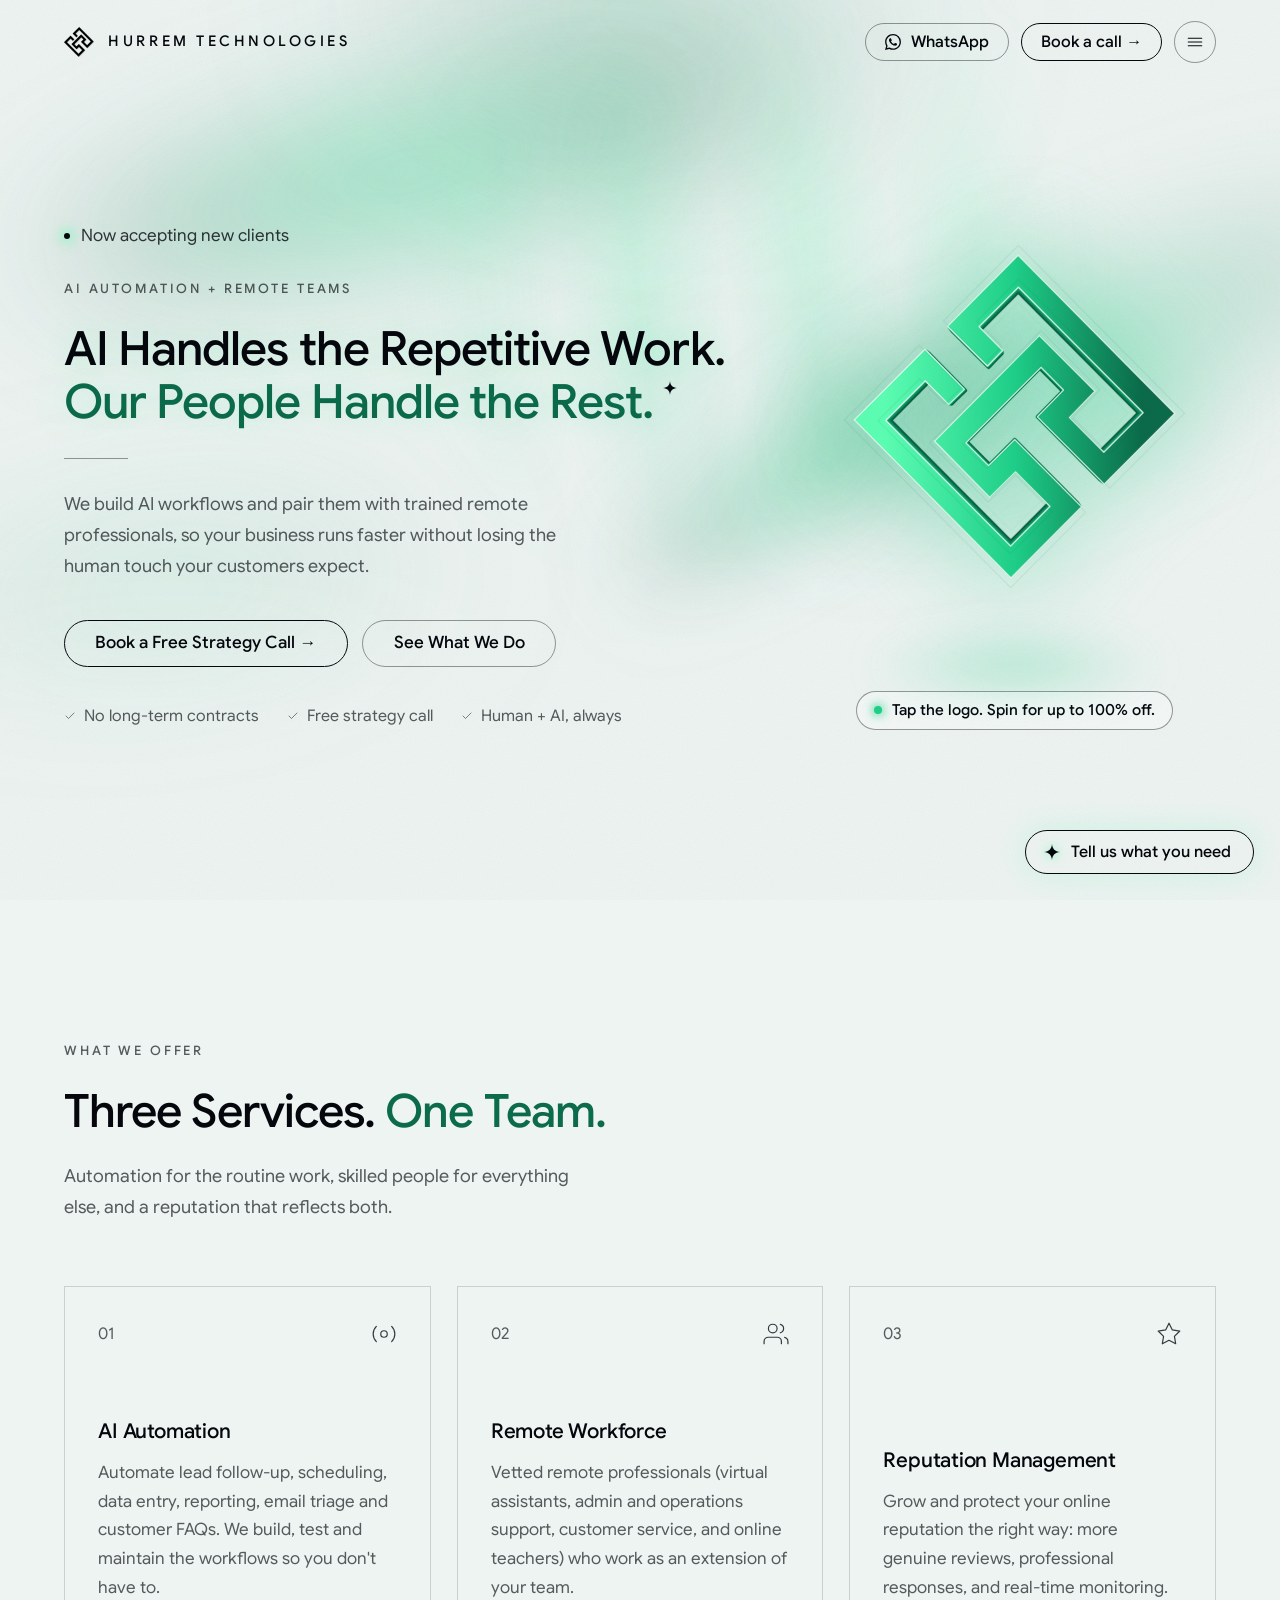
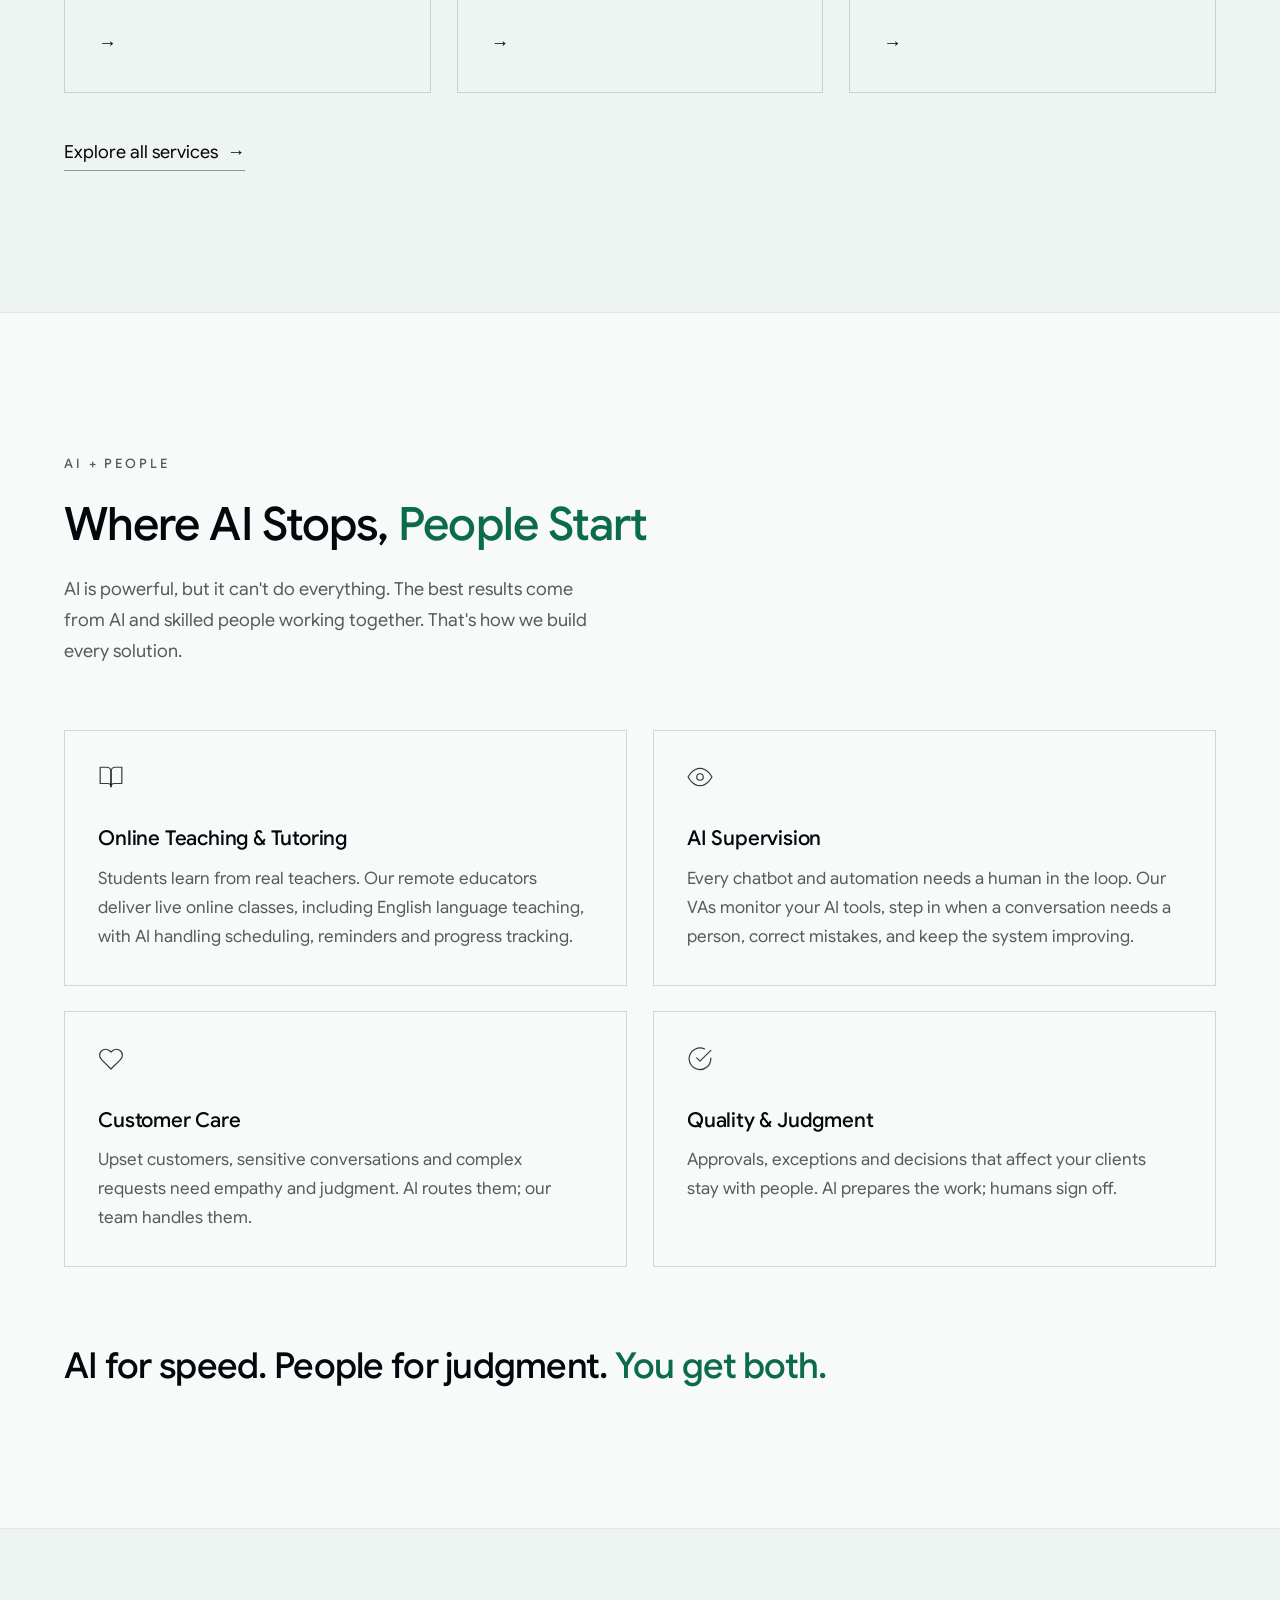
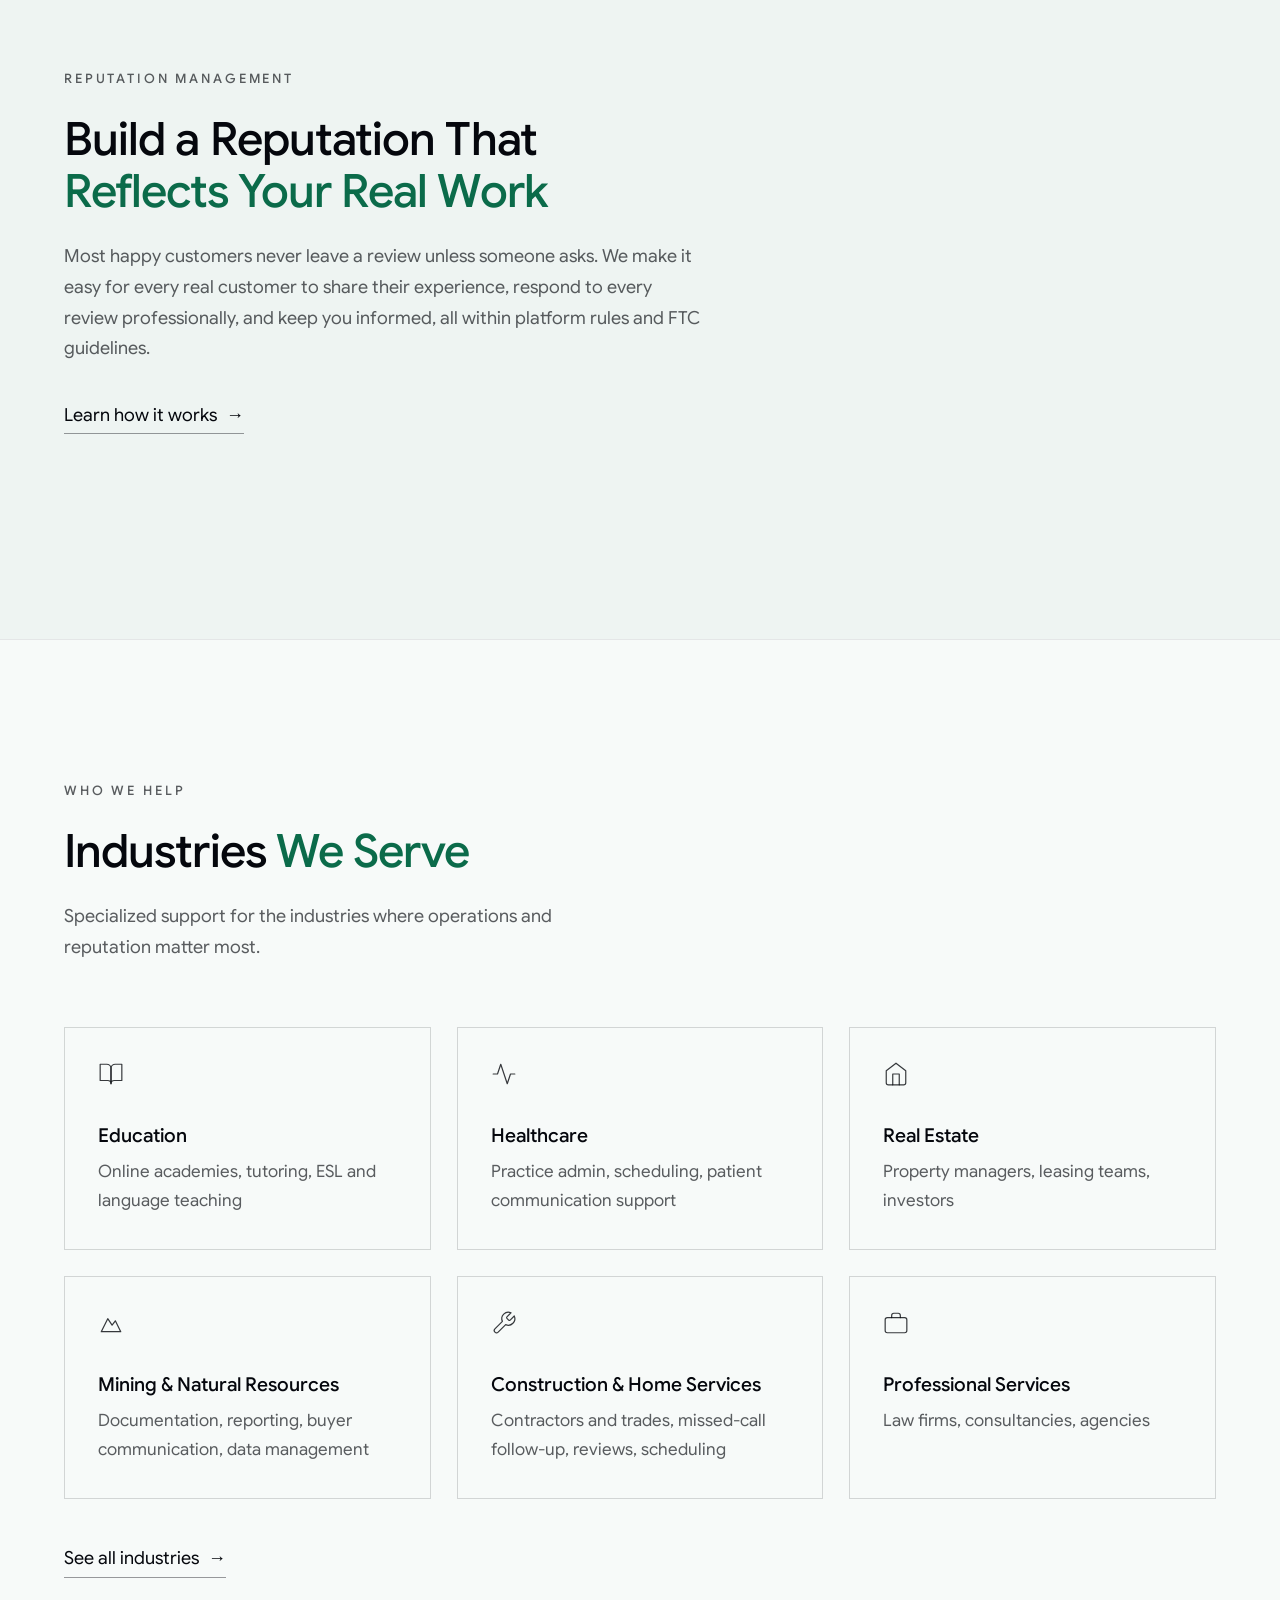
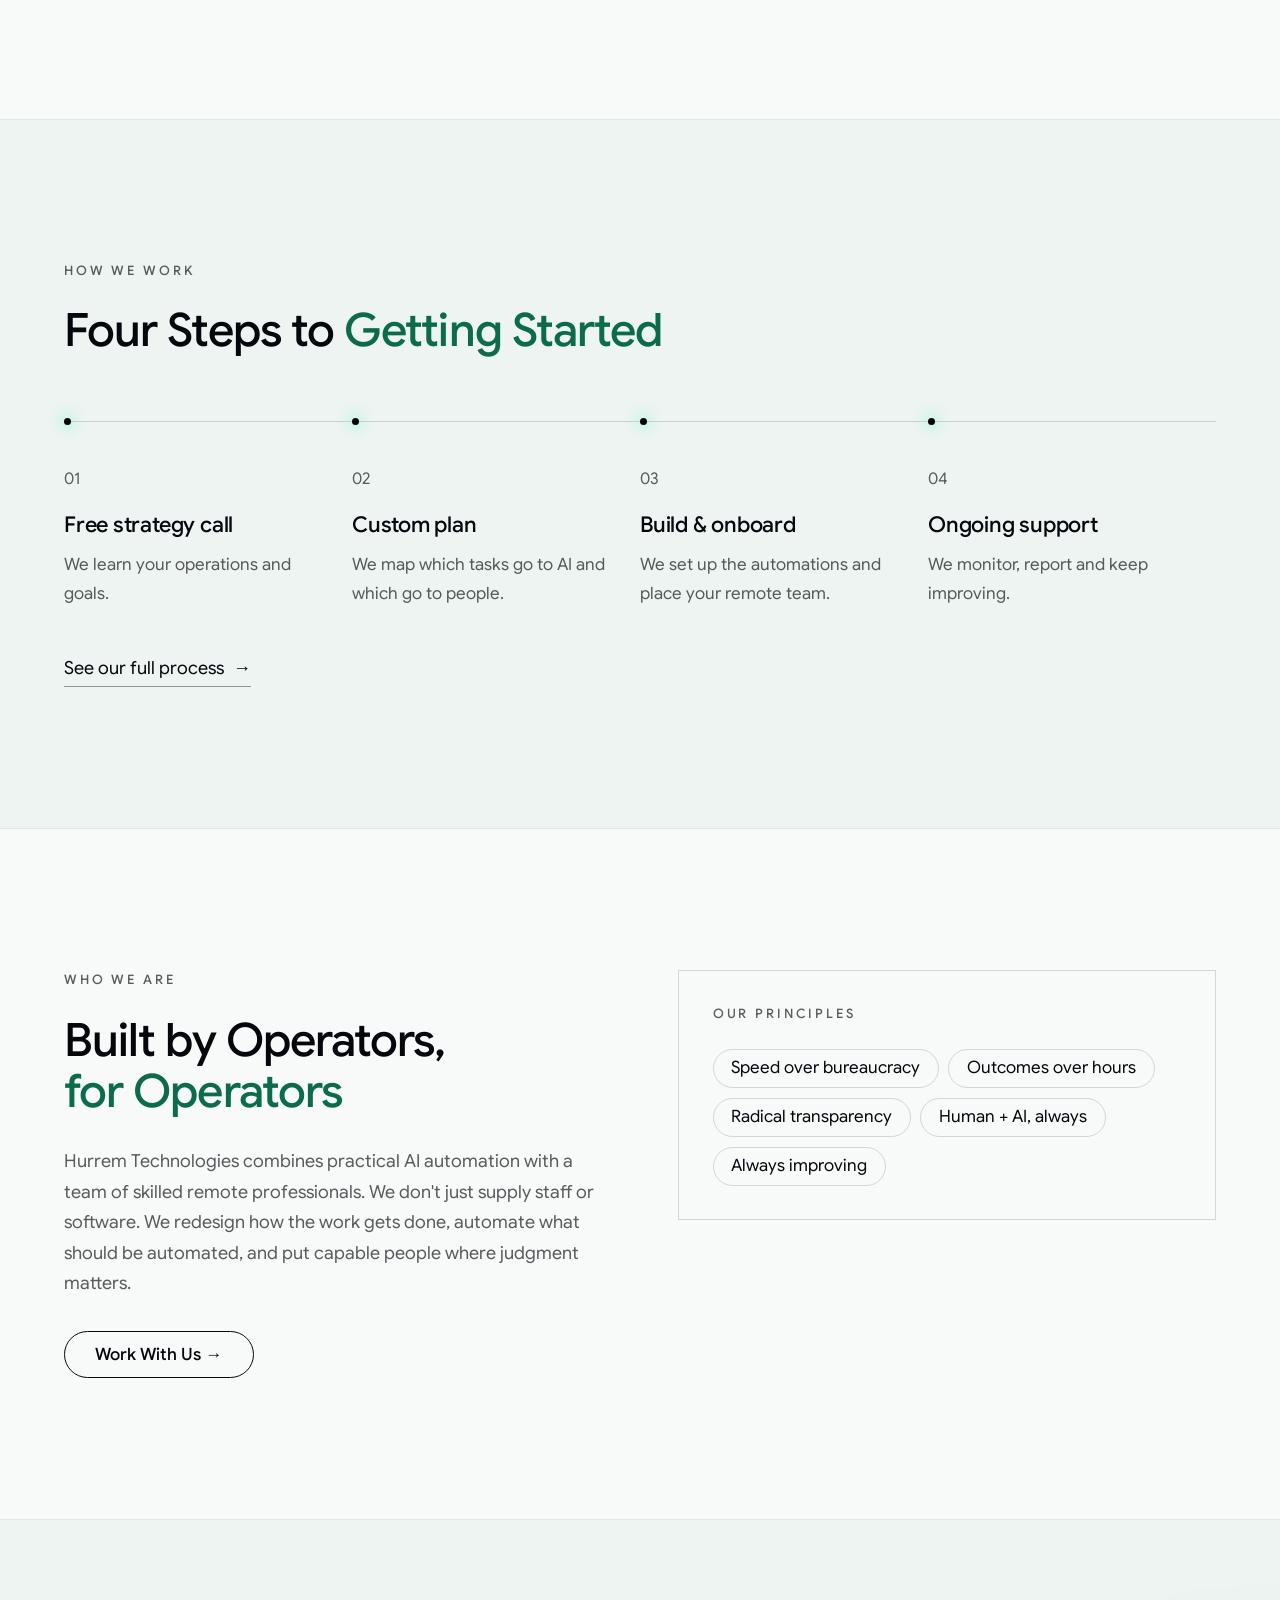
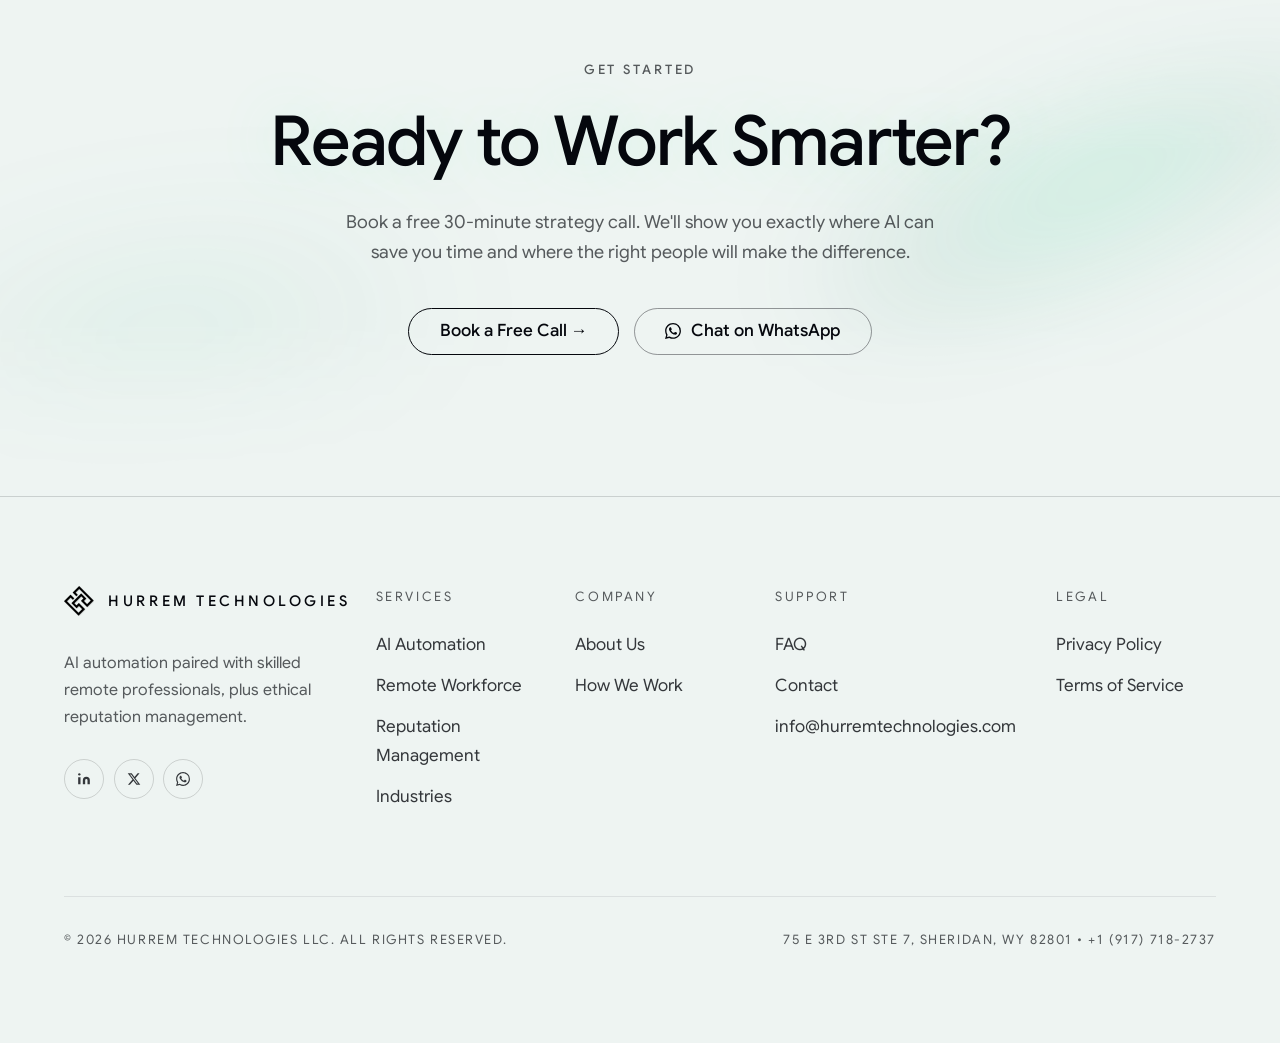
==== commit 338ed667: "Add Hurrem Spark: quiz, shareable score card and spin wheel Tapping the logo opens a short quiz, sho" ====
--- a/index.html
+++ b/index.html
@@ -52,7 +52,7 @@
 <meta name="theme-color" content="#EEF4F2"/>
 <link rel="icon" type="image/png" href="assets/logo-icon.png"/>
 <link rel="preload" href="assets/fonts/google-sans-latin-wght-normal.woff2" as="font" type="font/woff2" crossorigin/>
-<link rel="stylesheet" href="assets/site.css?v=8"/>
+<link rel="stylesheet" href="assets/site.css?v=9"/>
 <script>document.documentElement.classList.add('js');</script>
 </head>
 <body>
@@ -340,5 +340,6 @@
 
 <script src="assets/site.js?v=6" defer></script>
 <script src="assets/assistant.js?v=2" defer></script>
+<script src="assets/spark.js?v=1" defer></script>
 </body>
 </html>
--- a/assets/site.css
+++ b/assets/site.css
@@ -899,3 +899,115 @@
   .assistant.is-open { right: 0; bottom: 0; left: 0; top: 0; }
   .assistant__panel { position: fixed; inset: 0; width: 100%; height: 100%; height: 100dvh; border: 0; background: rgba(238, 244, 242, 0.98); }
 }
+
+/* ==========================================================================
+   HURREM SPARK — quiz, score card and spin wheel (opened from the logo)
+   ========================================================================== */
+.spark-open { overflow: hidden; }
+.spark {
+  position: fixed; inset: 0; z-index: 140;
+  display: flex; align-items: center; justify-content: center;
+  padding: 1rem;
+  background: rgba(5, 7, 13, 0.45);
+  -webkit-backdrop-filter: blur(10px); backdrop-filter: blur(10px);
+  animation: spark-fade 0.4s var(--ease);
+}
+.spark[hidden] { display: none; }
+@keyframes spark-fade { from { opacity: 0; } to { opacity: 1; } }
+.spark__dialog {
+  position: relative; width: min(44rem, 100%); max-height: calc(100vh - 2rem); max-height: calc(100dvh - 2rem);
+  overflow-y: auto; overflow-x: hidden; overscroll-behavior: contain;
+  background: var(--black-2); border: 1px solid var(--ice-15);
+  padding: clamp(1.5rem, 4vw, 3rem);
+  box-shadow: 0 0 120px rgba(31, 209, 138, 0.35), 0 40px 100px rgba(5, 7, 13, 0.35);
+  animation: assistant-in 0.5s var(--ease);
+}
+.spark__close {
+  position: absolute; right: 1rem; top: 1rem; width: 2.5rem; height: 2.5rem; border-radius: 50%;
+  display: flex; align-items: center; justify-content: center;
+  background: transparent; border: 1px solid var(--ice-15); cursor: pointer; z-index: 2;
+  transition: border-color 0.5s var(--ease);
+}
+.spark__close:hover, .spark__close:focus-visible { border-color: var(--ice); }
+.spark__steps { display: flex; gap: 0.4rem; margin-bottom: 1.5rem; }
+.spark__steps span { width: 2.2rem; height: 3px; border-radius: 3px; background: var(--ice-15); transition: background-color 0.6s var(--ease); }
+.spark__steps span.is-on { background: var(--aura-mid); }
+
+.spark__eyebrow, .spark__label {
+  font-size: 0.8125rem; font-weight: 500; letter-spacing: 0.2em; text-transform: uppercase; color: var(--ice-65);
+}
+.spark__eyebrow { margin-bottom: 0.9rem; }
+.spark__label { margin-bottom: 0.7rem; }
+.spark__title { font-size: clamp(1.6rem, 3.4vw, 2.5rem); line-height: 1.15; letter-spacing: -0.02em; padding-right: 2.5rem; }
+.spark__accent { color: var(--accent); }
+.spark__lede { color: var(--ice-65); margin-top: 0.9rem; font-size: 1.0625rem; }
+.spark__fine { color: var(--ice-65); font-size: 0.875rem; line-height: 1.55; margin-top: 1rem; }
+.spark__error { color: var(--ice); font-weight: 500; font-size: 1rem; min-height: 1.5em; }
+.spark__status { margin-top: 1rem; font-size: 1rem; color: var(--ice-80); min-height: 1.5em; }
+.spark__status a { border-bottom: 1px solid var(--ice-40); }
+
+.spark__form { display: grid; gap: 1.6rem; margin-top: 1.9rem; }
+.spark__row { display: grid; grid-template-columns: 1fr 1fr; gap: 1.6rem 1.5rem; }
+.spark__input {
+  width: 100%; background: transparent; color: var(--ice);
+  border: 0; border-bottom: 1px solid var(--ice-40); border-radius: 0; padding: 0.4rem 0 0.7rem;
+  font-family: var(--sans); font-size: 1.125rem; line-height: 1.4;
+  transition: border-color 0.5s var(--ease), box-shadow 0.5s var(--ease);
+}
+.spark__input::placeholder { color: var(--ice-40); opacity: 1; }
+.spark__input:focus { outline: none; border-bottom-color: var(--ice); box-shadow: 0 10px 22px -14px rgba(31, 209, 138, 0.9); }
+.spark__chips { display: flex; flex-wrap: wrap; gap: 0.5rem; }
+.spark__chip, .spark__sharebtn {
+  padding: 0.55rem 1.05rem; border: 1px solid var(--ice-40); border-radius: 999px;
+  background: transparent; color: var(--ice); cursor: pointer;
+  font-family: var(--sans); font-weight: 500; font-size: 0.95rem; line-height: 1.2;
+  transition: border-color 0.4s var(--ease), background-color 0.4s var(--ease), box-shadow 0.5s var(--ease);
+}
+.spark__chip:hover, .spark__chip:focus-visible, .spark__sharebtn:hover, .spark__sharebtn:focus-visible { border-color: var(--ice); box-shadow: 0 0 20px rgba(31, 209, 138, 0.3); }
+.spark__chip[aria-pressed="true"] { background: var(--aura-core); border-color: var(--aura-deep); }
+.spark__range { display: flex; align-items: center; gap: 1.25rem; }
+.spark__range input { flex: 1; min-width: 0; accent-color: var(--aura-mid); height: 1.75rem; }
+.spark__range-out { flex: none; min-width: 9.5rem; font-weight: 500; text-align: right; }
+.spark__go { margin-top: 0.5rem; justify-self: start; }
+.spark__body > .spark__go { margin-top: 1.75rem; }
+.spark__go[disabled] { opacity: 0.5; cursor: default; }
+
+.spark__card { display: block; width: 100%; height: auto; margin: 1.75rem 0 1.5rem; border: 1px solid var(--ice-15); }
+.spark__share { display: flex; flex-wrap: wrap; gap: 0.5rem; }
+
+.spark__stage { position: relative; width: min(21rem, 78vw); margin: 2rem auto 0.5rem; aspect-ratio: 1; }
+.spark__wheel { width: 100%; height: 100%; border-radius: 50%; box-shadow: 0 0 70px rgba(31, 209, 138, 0.45); will-change: transform; }
+.spark__wheel-svg { display: block; width: 100%; height: 100%; font-family: var(--sans); }
+.spark__pointer {
+  position: absolute; left: 50%; top: -0.55rem; z-index: 2; transform: translateX(-50%);
+  width: 0; height: 0; border-left: 0.7rem solid transparent; border-right: 0.7rem solid transparent; border-top: 1.35rem solid var(--ice);
+  filter: drop-shadow(0 2px 4px rgba(5, 7, 13, 0.3));
+}
+.spark__stage + .spark__go { display: flex; margin-left: auto; margin-right: auto; min-width: 9rem; }
+
+.spark__prize { margin-top: 1.75rem; padding: 1.5rem; border: 1px dashed var(--aura-deep); text-align: center; background: rgba(92, 255, 180, 0.14); }
+.spark__prize .spark__label { margin-bottom: 0.4rem; }
+.spark__code { font-size: clamp(1.8rem, 5vw, 2.6rem); font-weight: 500; letter-spacing: 0.12em; }
+.spark__actions { display: flex; flex-wrap: wrap; gap: 0.75rem; margin-top: 1.25rem; }
+.spark__confetti { position: absolute; inset: 0; overflow: hidden; pointer-events: none; }
+
+.spark__hint {
+  display: flex; align-items: center; gap: 0.6rem; width: fit-content;
+  margin: clamp(3.5rem, 6vw, 4.75rem) auto 0; padding: 0.6rem 1.1rem;
+  border: 1px solid var(--ice-40); border-radius: 999px; background: rgba(247, 250, 249, 0.7); color: var(--ice);
+  font-family: var(--sans); font-weight: 500; font-size: 0.95rem; line-height: 1.2; cursor: pointer;
+  transition: border-color 0.4s var(--ease), box-shadow 0.5s var(--ease);
+}
+.spark__hint:hover, .spark__hint:focus-visible { border-color: var(--ice); box-shadow: 0 0 28px rgba(31, 209, 138, 0.4); }
+.spark__hint-dot { width: 8px; height: 8px; border-radius: 50%; background: var(--aura-mid); box-shadow: 0 0 10px 2px rgba(31, 209, 138, 0.7); animation: pulse 2.4s ease-in-out infinite; }
+.mark3d__body { cursor: pointer; }
+
+@media (max-width: 640px) {
+  .spark { padding: 0; align-items: stretch; }
+  .spark__dialog { width: 100%; max-height: none; height: 100%; border: 0; }
+  .spark__row { grid-template-columns: 1fr; }
+  .spark__range { flex-direction: column; align-items: stretch; gap: 0.3rem; }
+  .spark__range-out { text-align: left; }
+  .spark__go { justify-self: stretch; width: 100%; }
+  .spark__actions .btn { width: 100%; }
+}
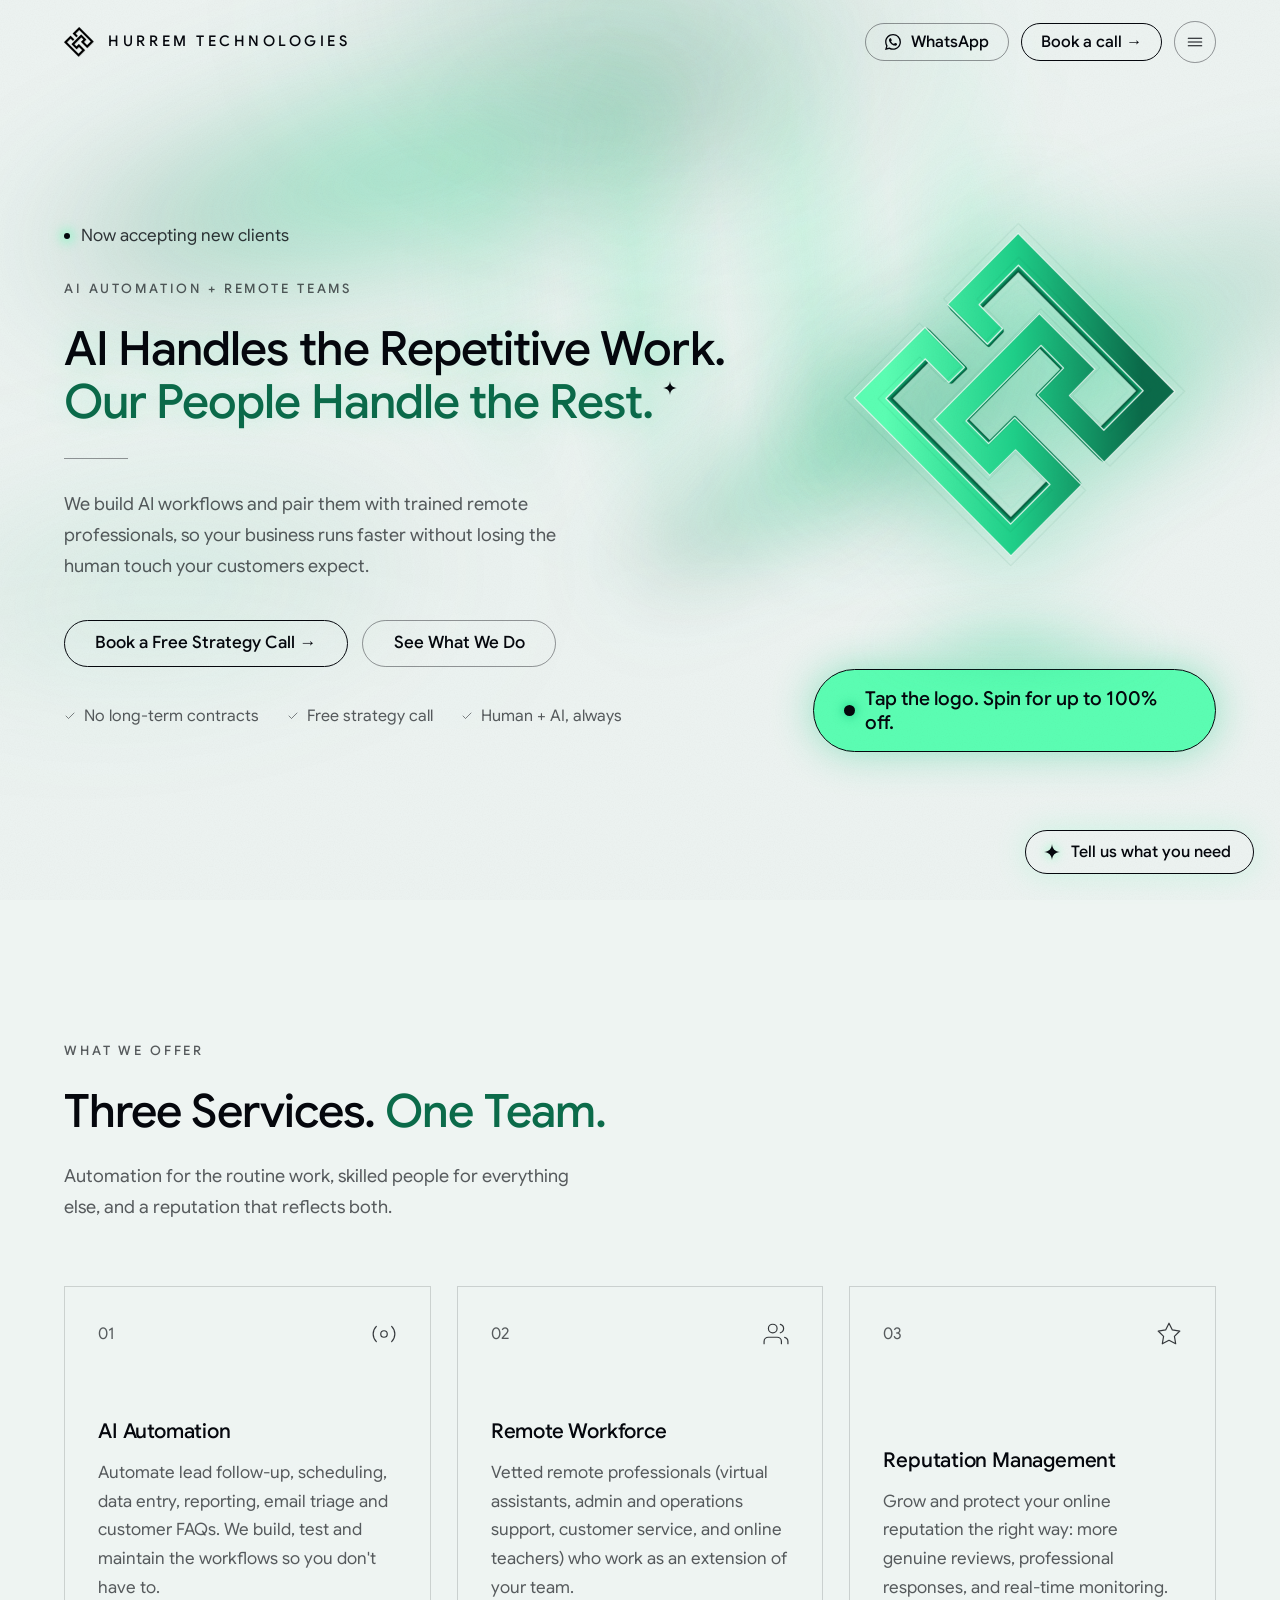
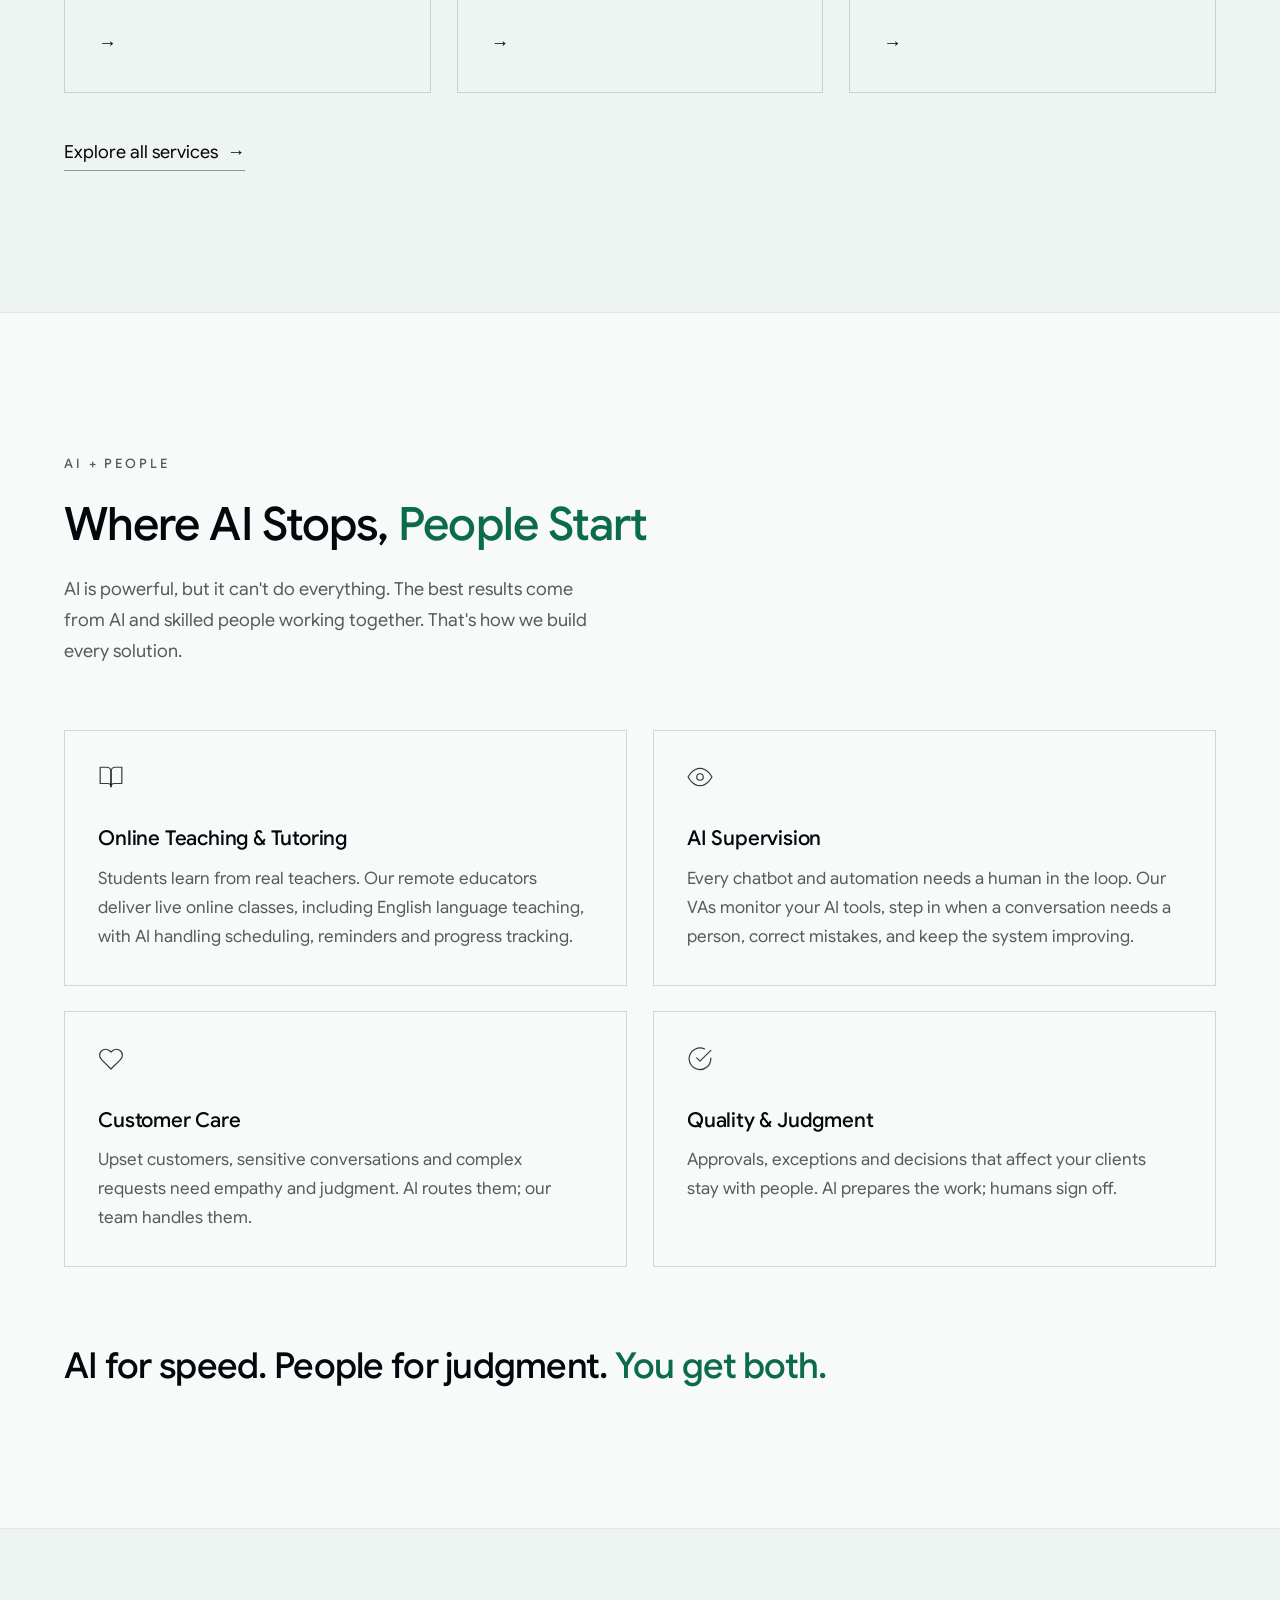
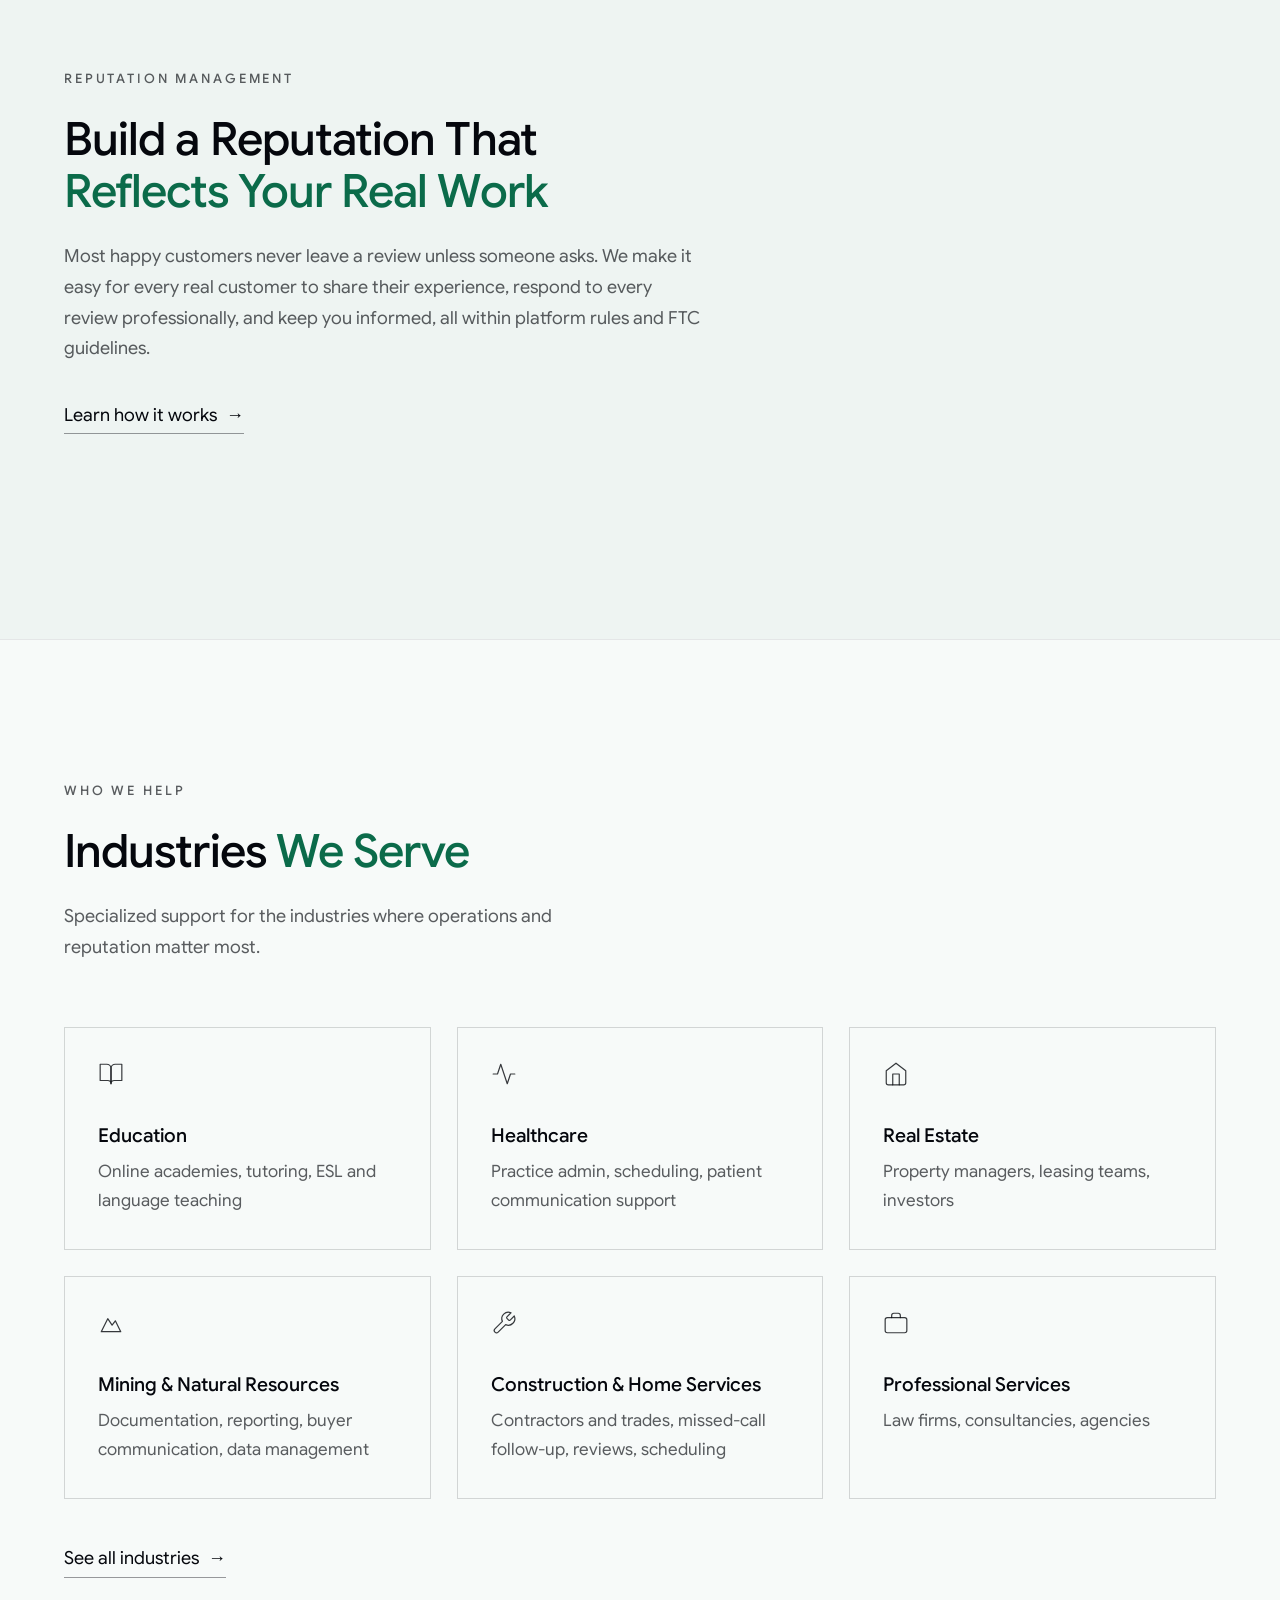
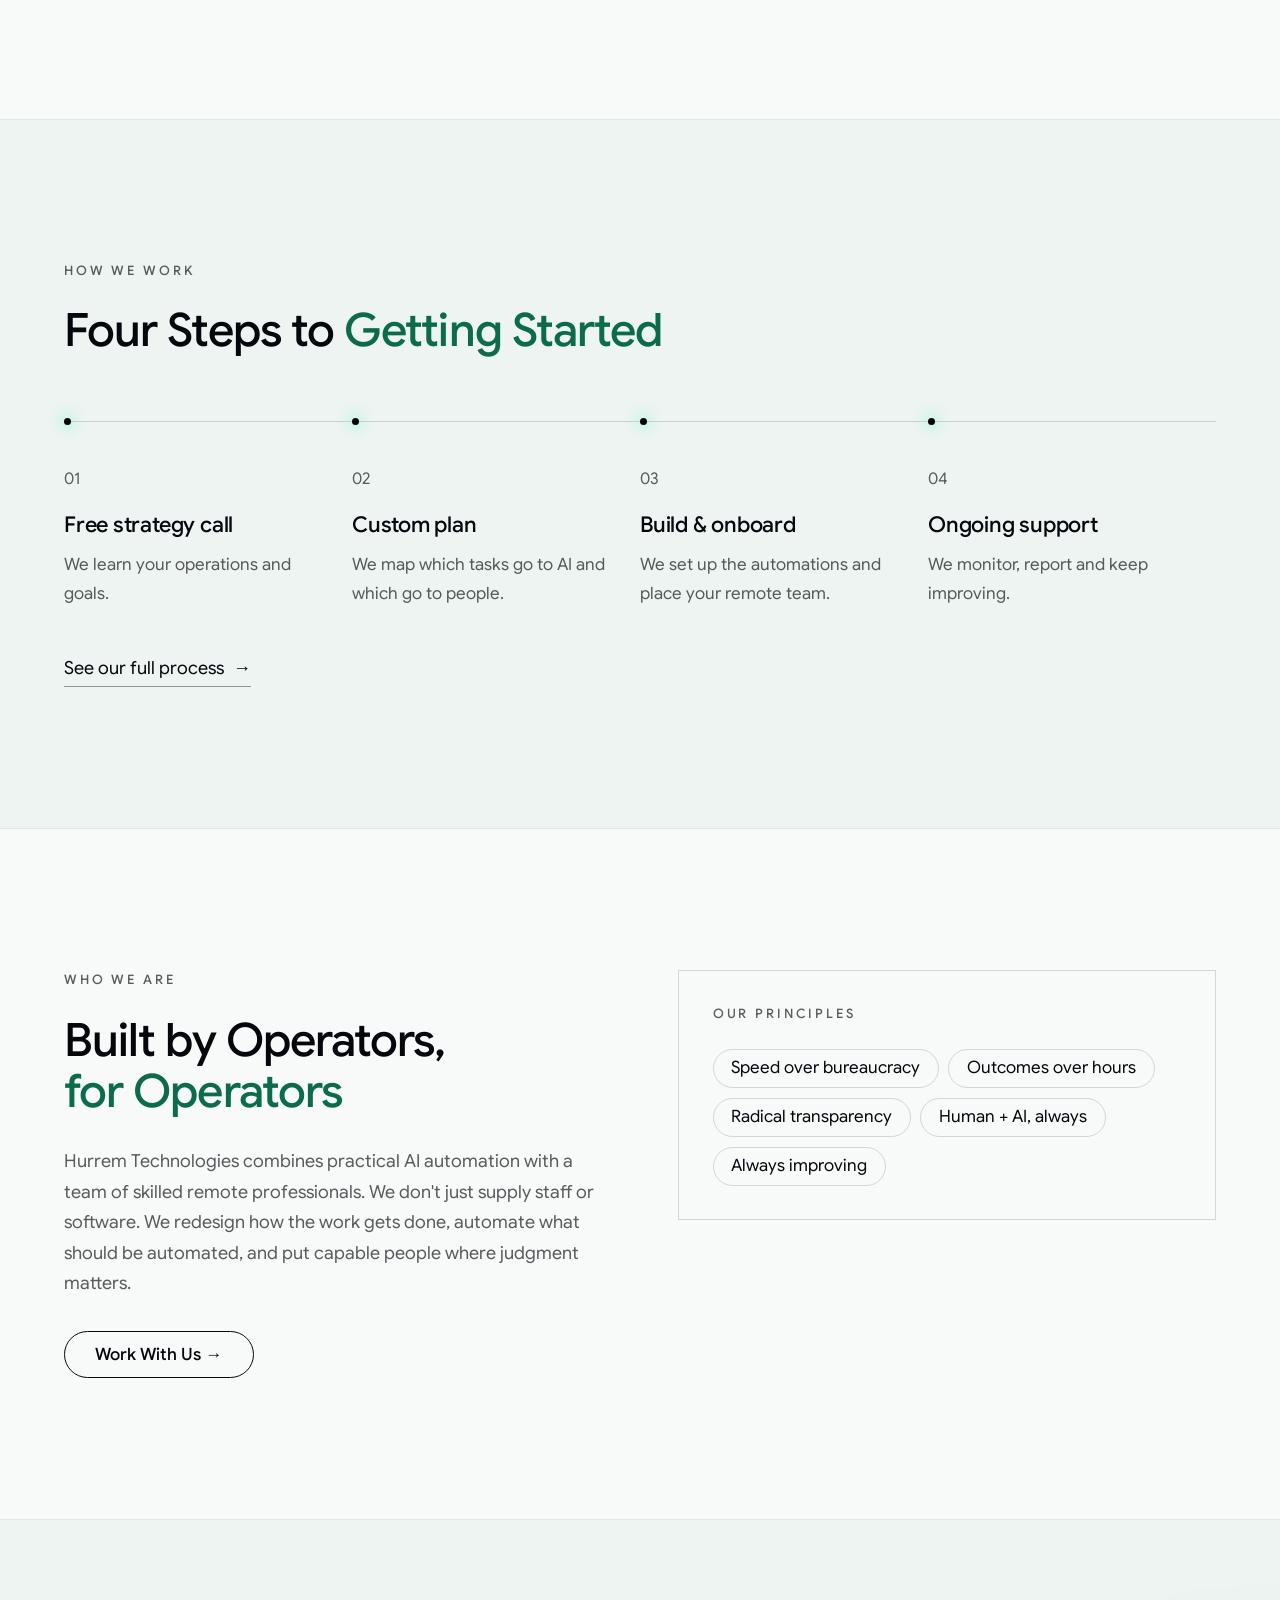
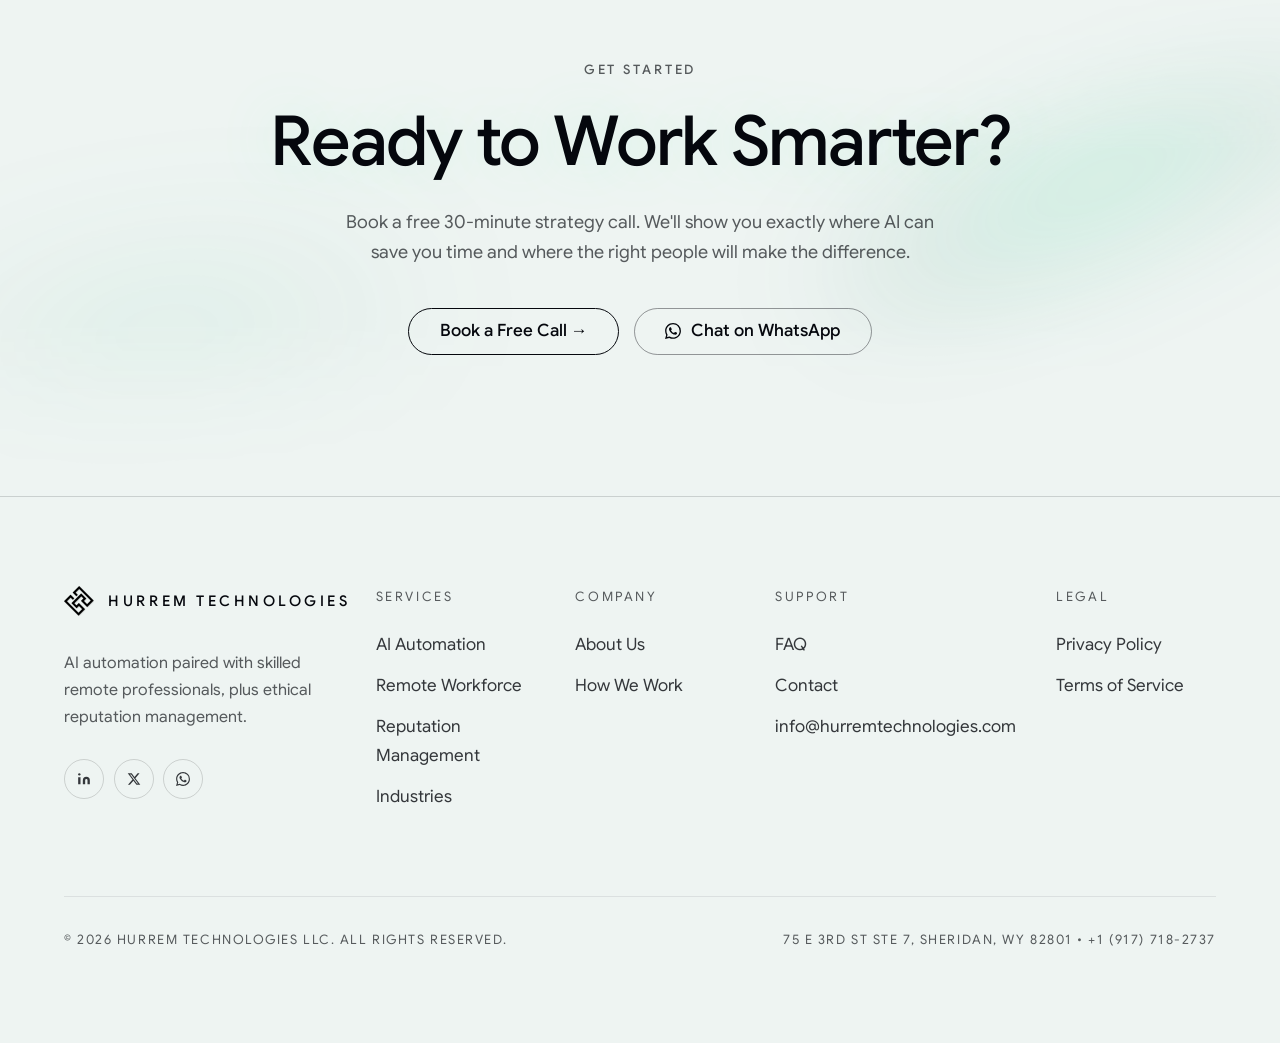
==== commit c0b33930: "Spark: larger call to action, landscape window, clearer form errors Co-Authored-By: Claude Fable 5.2" ====
--- a/index.html
+++ b/index.html
@@ -52,7 +52,7 @@
 <meta name="theme-color" content="#EEF4F2"/>
 <link rel="icon" type="image/png" href="assets/logo-icon.png"/>
 <link rel="preload" href="assets/fonts/google-sans-latin-wght-normal.woff2" as="font" type="font/woff2" crossorigin/>
-<link rel="stylesheet" href="assets/site.css?v=9"/>
+<link rel="stylesheet" href="assets/site.css?v=10"/>
 <script>document.documentElement.classList.add('js');</script>
 </head>
 <body>
@@ -340,6 +340,6 @@
 
 <script src="assets/site.js?v=6" defer></script>
 <script src="assets/assistant.js?v=2" defer></script>
-<script src="assets/spark.js?v=1" defer></script>
+<script src="assets/spark.js?v=2" defer></script>
 </body>
 </html>
--- a/assets/site.css
+++ b/assets/site.css
@@ -915,7 +915,7 @@
 .spark[hidden] { display: none; }
 @keyframes spark-fade { from { opacity: 0; } to { opacity: 1; } }
 .spark__dialog {
-  position: relative; width: min(44rem, 100%); max-height: calc(100vh - 2rem); max-height: calc(100dvh - 2rem);
+  position: relative; width: min(74rem, 100%); max-height: calc(100vh - 2rem); max-height: calc(100dvh - 2rem);
   overflow-y: auto; overflow-x: hidden; overscroll-behavior: contain;
   background: var(--black-2); border: 1px solid var(--ice-15);
   padding: clamp(1.5rem, 4vw, 3rem);
@@ -942,20 +942,33 @@
 .spark__accent { color: var(--accent); }
 .spark__lede { color: var(--ice-65); margin-top: 0.9rem; font-size: 1.0625rem; }
 .spark__fine { color: var(--ice-65); font-size: 0.875rem; line-height: 1.55; margin-top: 1rem; }
-.spark__error { color: var(--ice); font-weight: 500; font-size: 1rem; min-height: 1.5em; }
+.spark__error { color: #9A1B1B; font-weight: 500; font-size: 1rem; margin-top: 0.6rem; }
+.spark__error:empty { display: none; }
+.spark__field.is-missing .spark__input { border-color: #9A1B1B; box-shadow: 0 0 0 3px rgba(154, 27, 27, 0.18); }
+.spark__field.is-missing .spark__chips { outline: 2px dashed #9A1B1B; outline-offset: 6px; border-radius: 0.6rem; }
+.spark__field.is-missing .spark__label { color: #9A1B1B; }
 .spark__status { margin-top: 1rem; font-size: 1rem; color: var(--ice-80); min-height: 1.5em; }
 .spark__status a { border-bottom: 1px solid var(--ice-40); }
 
-.spark__form { display: grid; gap: 1.6rem; margin-top: 1.9rem; }
+.spark__form { display: grid; gap: 1.35rem; }
+/* landscape on computers: text on the left, the working part on the right */
+.spark__body { display: grid; grid-template-columns: minmax(0, 0.8fr) minmax(0, 1.2fr); gap: clamp(2rem, 4vw, 4rem); align-items: center; }
+.spark__col { min-width: 0; }
+.spark__how { list-style: none; margin-top: 1.75rem; display: grid; gap: 0.8rem; counter-reset: none; }
+.spark__how li { display: flex; align-items: center; gap: 0.8rem; font-weight: 500; }
+.spark__how-n { flex: none; width: 1.9rem; height: 1.9rem; border-radius: 50%; display: flex; align-items: center; justify-content: center; background: var(--aura-core); border: 1px solid var(--aura-deep); font-size: 0.95rem; }
+.spark__label--gap { margin-top: 1.75rem; }
+.spark__col--text > .spark__go { margin-top: 1.75rem; }
+.spark__col--text .spark__actions { margin-top: 1.5rem; }
 .spark__row { display: grid; grid-template-columns: 1fr 1fr; gap: 1.6rem 1.5rem; }
 .spark__input {
-  width: 100%; background: transparent; color: var(--ice);
-  border: 0; border-bottom: 1px solid var(--ice-40); border-radius: 0; padding: 0.4rem 0 0.7rem;
+  width: 100%; background: #FFFFFF; color: var(--ice);
+  border: 1px solid var(--ice-40); border-radius: 0.6rem; padding: 0.8rem 1rem;
   font-family: var(--sans); font-size: 1.125rem; line-height: 1.4;
   transition: border-color 0.5s var(--ease), box-shadow 0.5s var(--ease);
 }
 .spark__input::placeholder { color: var(--ice-40); opacity: 1; }
-.spark__input:focus { outline: none; border-bottom-color: var(--ice); box-shadow: 0 10px 22px -14px rgba(31, 209, 138, 0.9); }
+.spark__input:focus { outline: none; border-color: var(--aura-deep); box-shadow: 0 0 0 3px rgba(31, 209, 138, 0.35); }
 .spark__chips { display: flex; flex-wrap: wrap; gap: 0.5rem; }
 .spark__chip, .spark__sharebtn {
   padding: 0.55rem 1.05rem; border: 1px solid var(--ice-40); border-radius: 999px;
@@ -972,10 +985,10 @@
 .spark__body > .spark__go { margin-top: 1.75rem; }
 .spark__go[disabled] { opacity: 0.5; cursor: default; }
 
-.spark__card { display: block; width: 100%; height: auto; margin: 1.75rem 0 1.5rem; border: 1px solid var(--ice-15); }
+.spark__card { display: block; width: 100%; height: auto; border: 1px solid var(--ice-15); }
 .spark__share { display: flex; flex-wrap: wrap; gap: 0.5rem; }
 
-.spark__stage { position: relative; width: min(21rem, 78vw); margin: 2rem auto 0.5rem; aspect-ratio: 1; }
+.spark__stage { position: relative; width: min(26rem, 78vw, 62vh); margin: 0.75rem auto; aspect-ratio: 1; }
 .spark__wheel { width: 100%; height: 100%; border-radius: 50%; box-shadow: 0 0 70px rgba(31, 209, 138, 0.45); will-change: transform; }
 .spark__wheel-svg { display: block; width: 100%; height: 100%; font-family: var(--sans); }
 .spark__pointer {
@@ -983,9 +996,9 @@
   width: 0; height: 0; border-left: 0.7rem solid transparent; border-right: 0.7rem solid transparent; border-top: 1.35rem solid var(--ice);
   filter: drop-shadow(0 2px 4px rgba(5, 7, 13, 0.3));
 }
-.spark__stage + .spark__go { display: flex; margin-left: auto; margin-right: auto; min-width: 9rem; }
-
-.spark__prize { margin-top: 1.75rem; padding: 1.5rem; border: 1px dashed var(--aura-deep); text-align: center; background: rgba(92, 255, 180, 0.14); }
+.spark__col--text > .spark__go { min-width: 11rem; font-size: 1.15rem; padding: 1rem 2.2rem; }
+
+.spark__prize { padding: clamp(1.5rem, 4vw, 3.5rem) 1.5rem; border: 1px dashed var(--aura-deep); text-align: center; background: rgba(92, 255, 180, 0.14); }
 .spark__prize .spark__label { margin-bottom: 0.4rem; }
 .spark__code { font-size: clamp(1.8rem, 5vw, 2.6rem); font-weight: 500; letter-spacing: 0.12em; }
 .spark__actions { display: flex; flex-wrap: wrap; gap: 0.75rem; margin-top: 1.25rem; }
@@ -993,15 +1006,21 @@
 
 .spark__hint {
   display: flex; align-items: center; gap: 0.6rem; width: fit-content;
-  margin: clamp(3.5rem, 6vw, 4.75rem) auto 0; padding: 0.6rem 1.1rem;
-  border: 1px solid var(--ice-40); border-radius: 999px; background: rgba(247, 250, 249, 0.7); color: var(--ice);
-  font-family: var(--sans); font-weight: 500; font-size: 0.95rem; line-height: 1.2; cursor: pointer;
+  margin: clamp(3.5rem, 6vw, 4.75rem) auto 0; padding: 1.05rem 1.9rem;
+  border: 1.5px solid var(--ice); border-radius: 999px; background: var(--aura-core); color: var(--ice);
+  font-family: var(--sans); font-weight: 500; font-size: clamp(1.1rem, 1.5vw, 1.35rem); line-height: 1.25; cursor: pointer; text-align: left;
+  box-shadow: 0 0 40px rgba(31, 209, 138, 0.45);
   transition: border-color 0.4s var(--ease), box-shadow 0.5s var(--ease);
 }
 .spark__hint:hover, .spark__hint:focus-visible { border-color: var(--ice); box-shadow: 0 0 28px rgba(31, 209, 138, 0.4); }
-.spark__hint-dot { width: 8px; height: 8px; border-radius: 50%; background: var(--aura-mid); box-shadow: 0 0 10px 2px rgba(31, 209, 138, 0.7); animation: pulse 2.4s ease-in-out infinite; }
+.spark__hint-dot { flex: none; width: 11px; height: 11px; border-radius: 50%; background: var(--ice); box-shadow: 0 0 10px 2px rgba(31, 209, 138, 0.7); animation: pulse 2.4s ease-in-out infinite; }
 .mark3d__body { cursor: pointer; }
 
+@media (max-width: 900px) {
+  .spark__body { grid-template-columns: 1fr; gap: 1.75rem; align-items: start; }
+  .spark__dialog { width: min(40rem, 100%); }
+  .spark__how { display: none; }
+}
 @media (max-width: 640px) {
   .spark { padding: 0; align-items: stretch; }
   .spark__dialog { width: 100%; max-height: none; height: 100%; border: 0; }
@@ -1011,3 +1030,14 @@
   .spark__go { justify-self: stretch; width: 100%; }
   .spark__actions .btn { width: 100%; }
 }
+/* shorter laptop screens: tighten the Spark window so the form fits without scrolling */
+@media (min-width: 901px) and (max-height: 880px) {
+  .spark__dialog { padding: 1.4rem clamp(1.5rem, 3vw, 2.5rem); }
+  .spark__steps { margin-bottom: 0.9rem; }
+  .spark__form { gap: 0.9rem; }
+  .spark__label { margin-bottom: 0.45rem; }
+  .spark__chip { padding: 0.42rem 0.9rem; font-size: 0.9rem; }
+  .spark__input { padding: 0.6rem 0.9rem; font-size: 1.0625rem; }
+  .spark__fine { margin-top: 0.6rem; }
+  .spark__go { margin-top: 0.2rem; }
+}
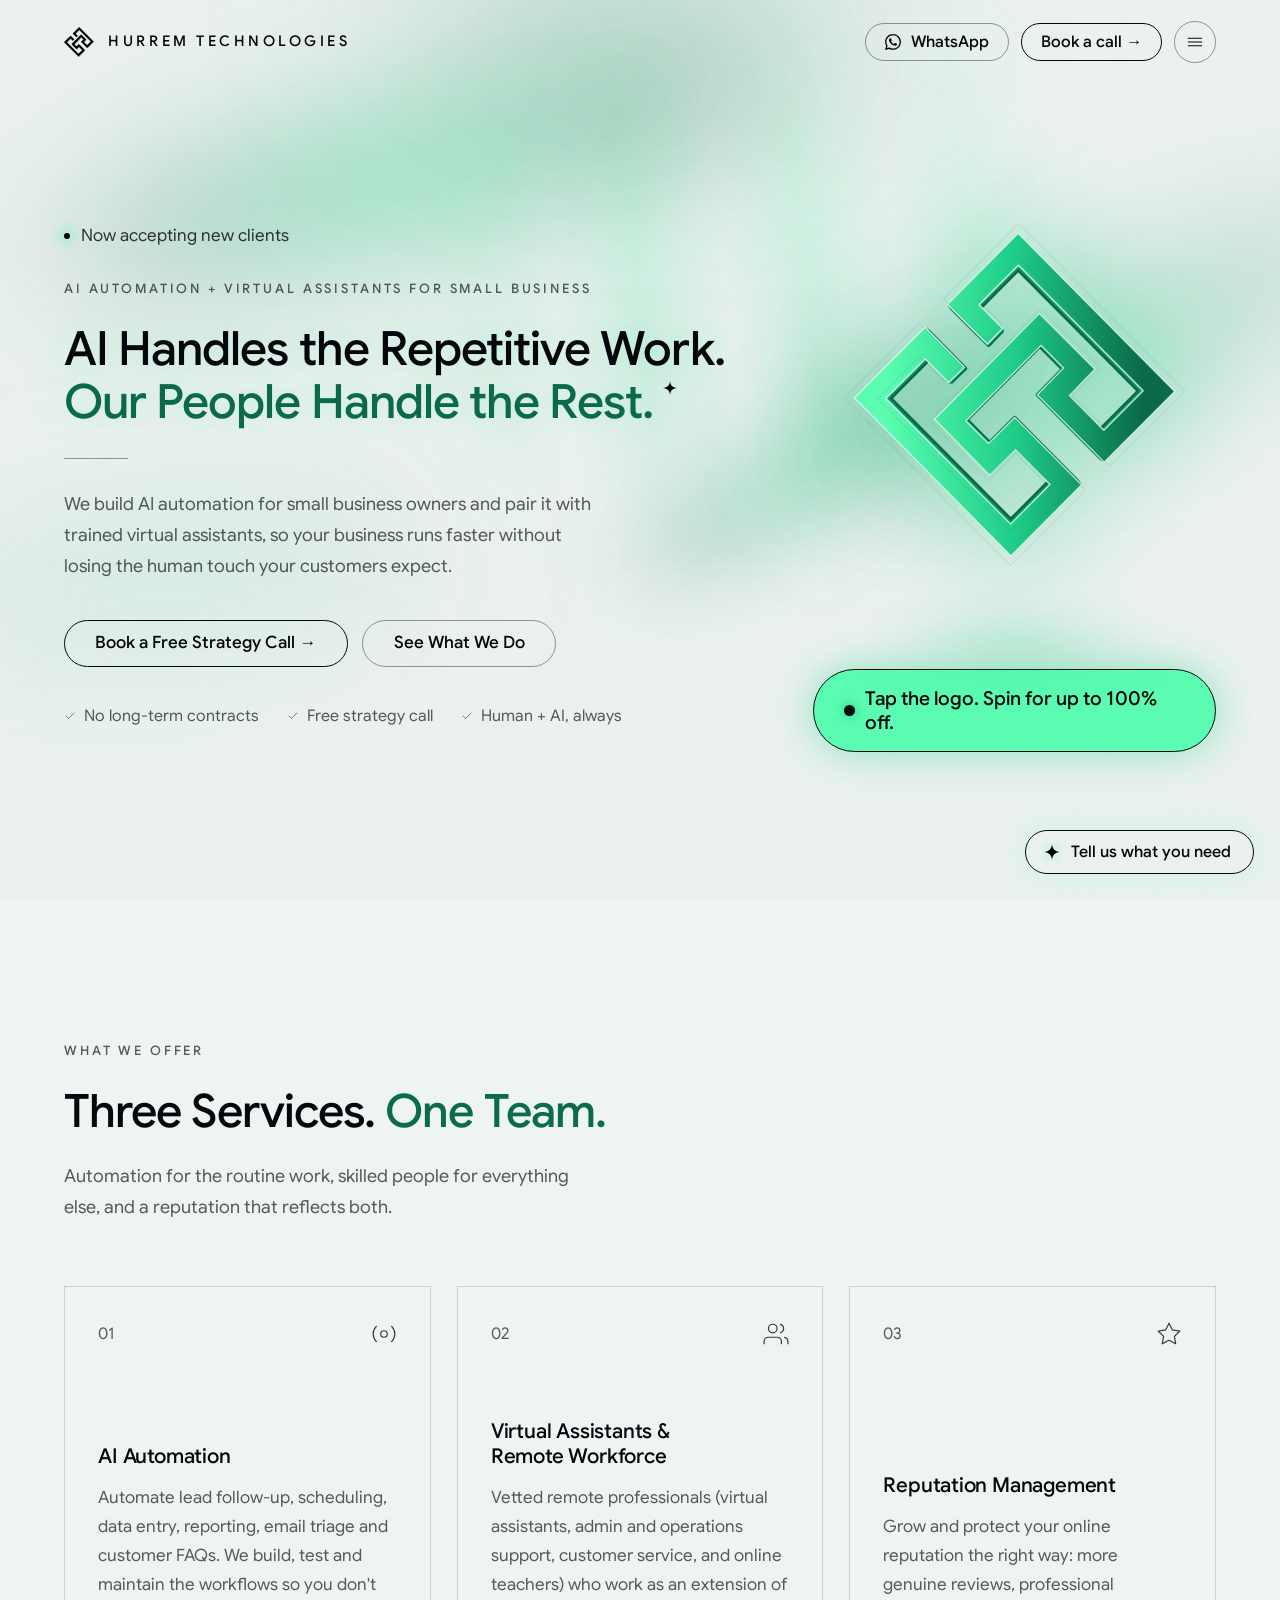
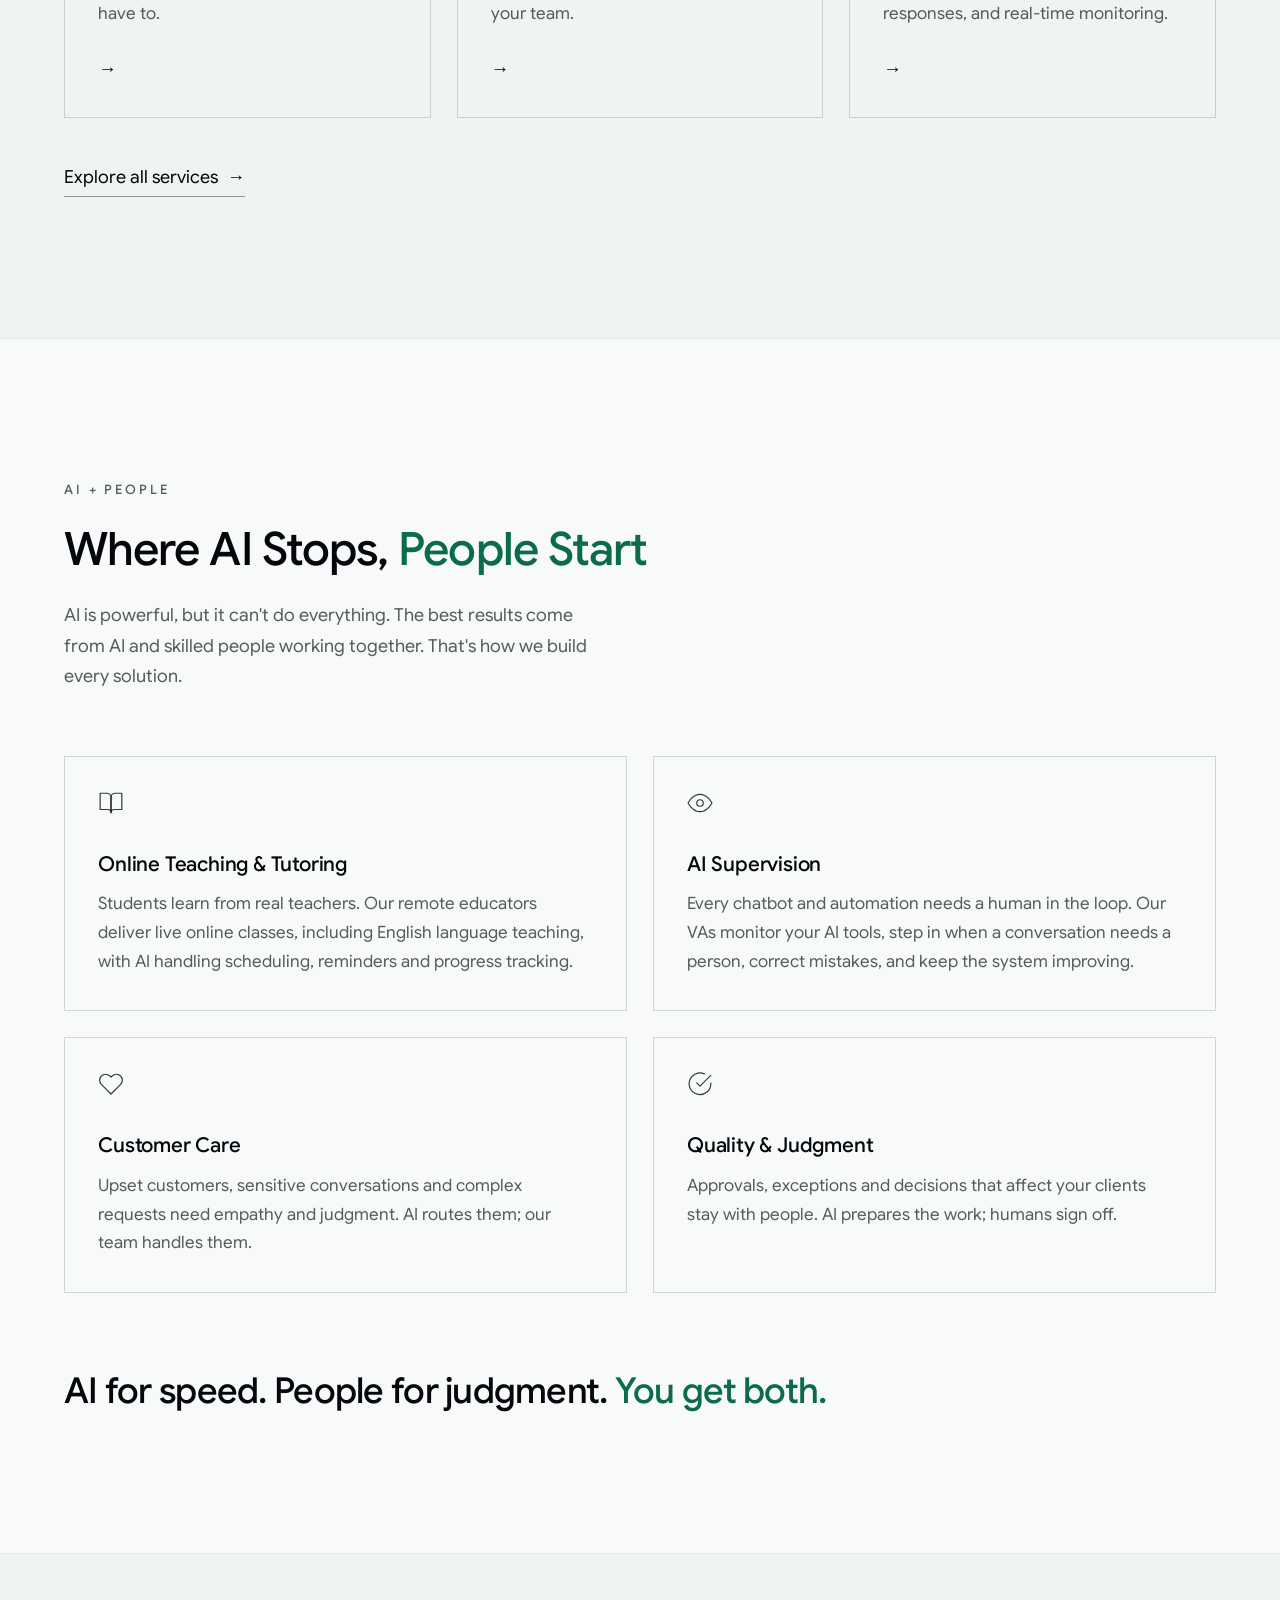
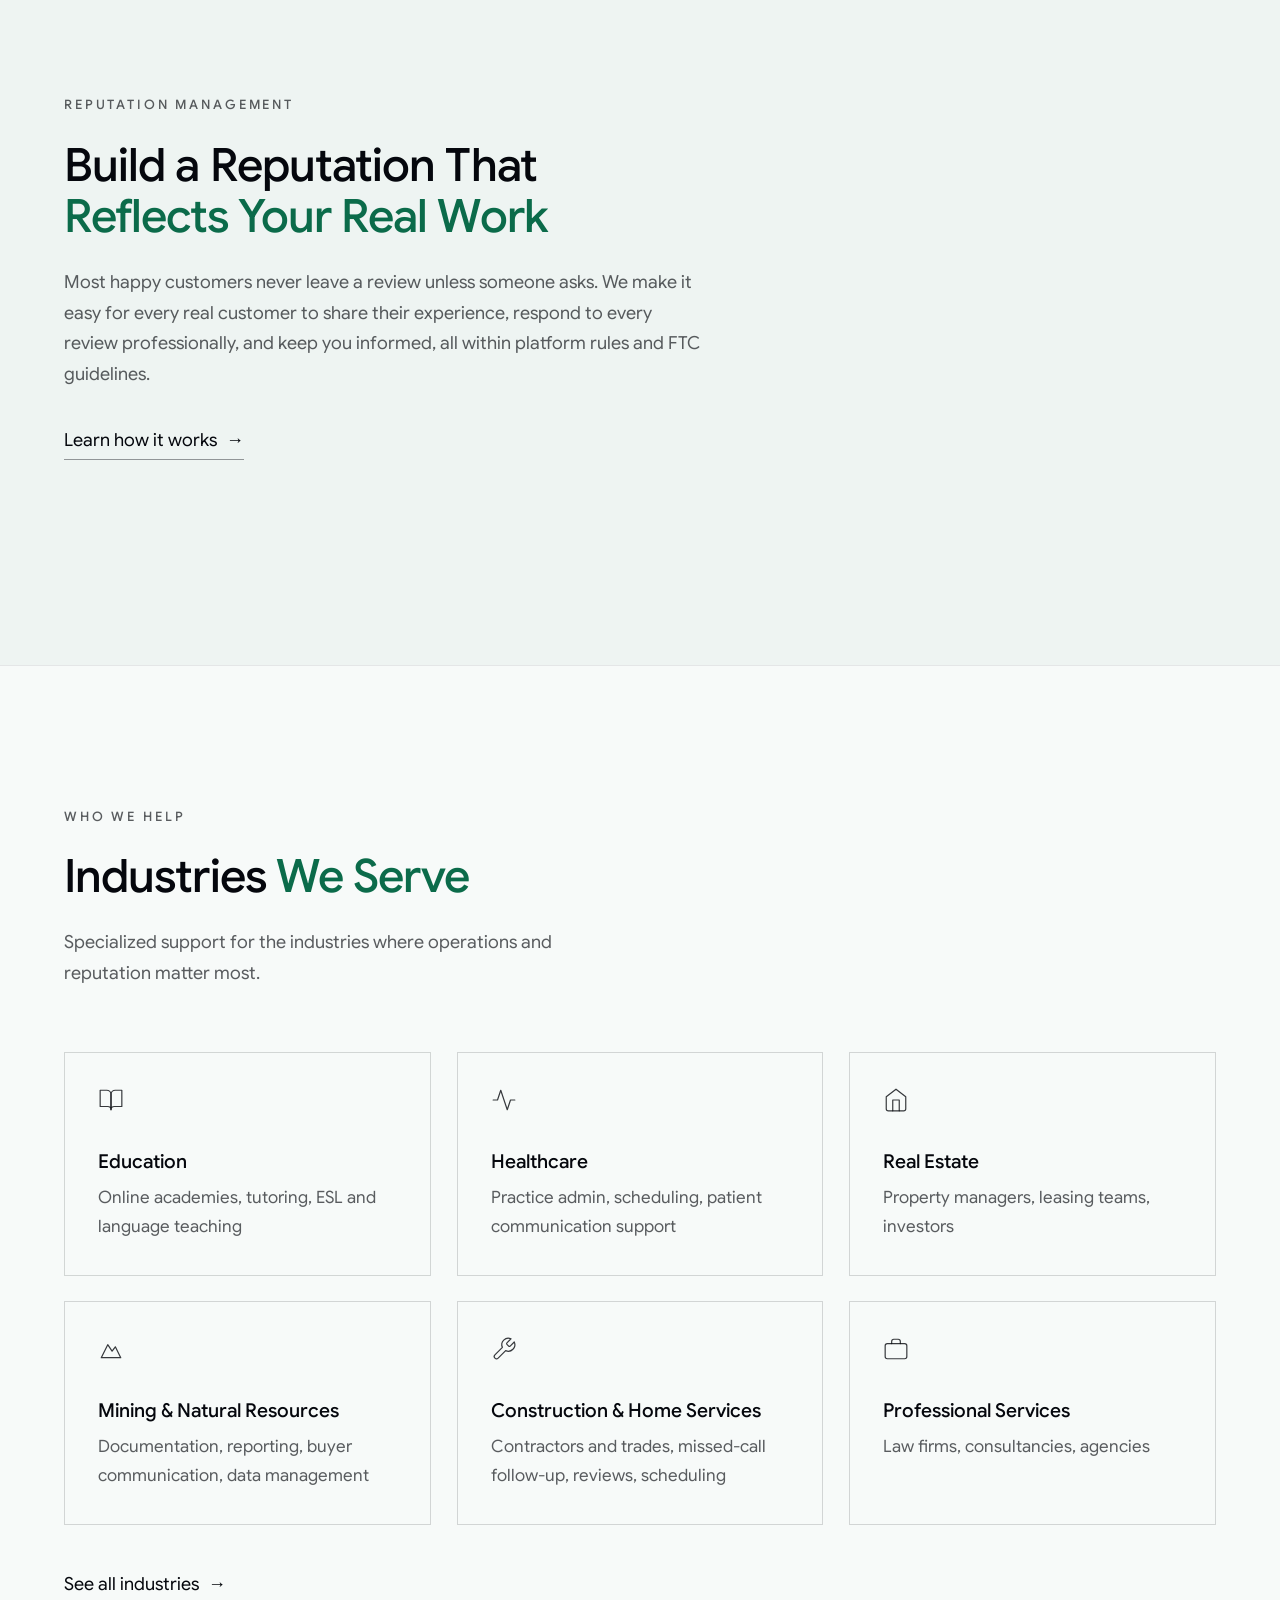
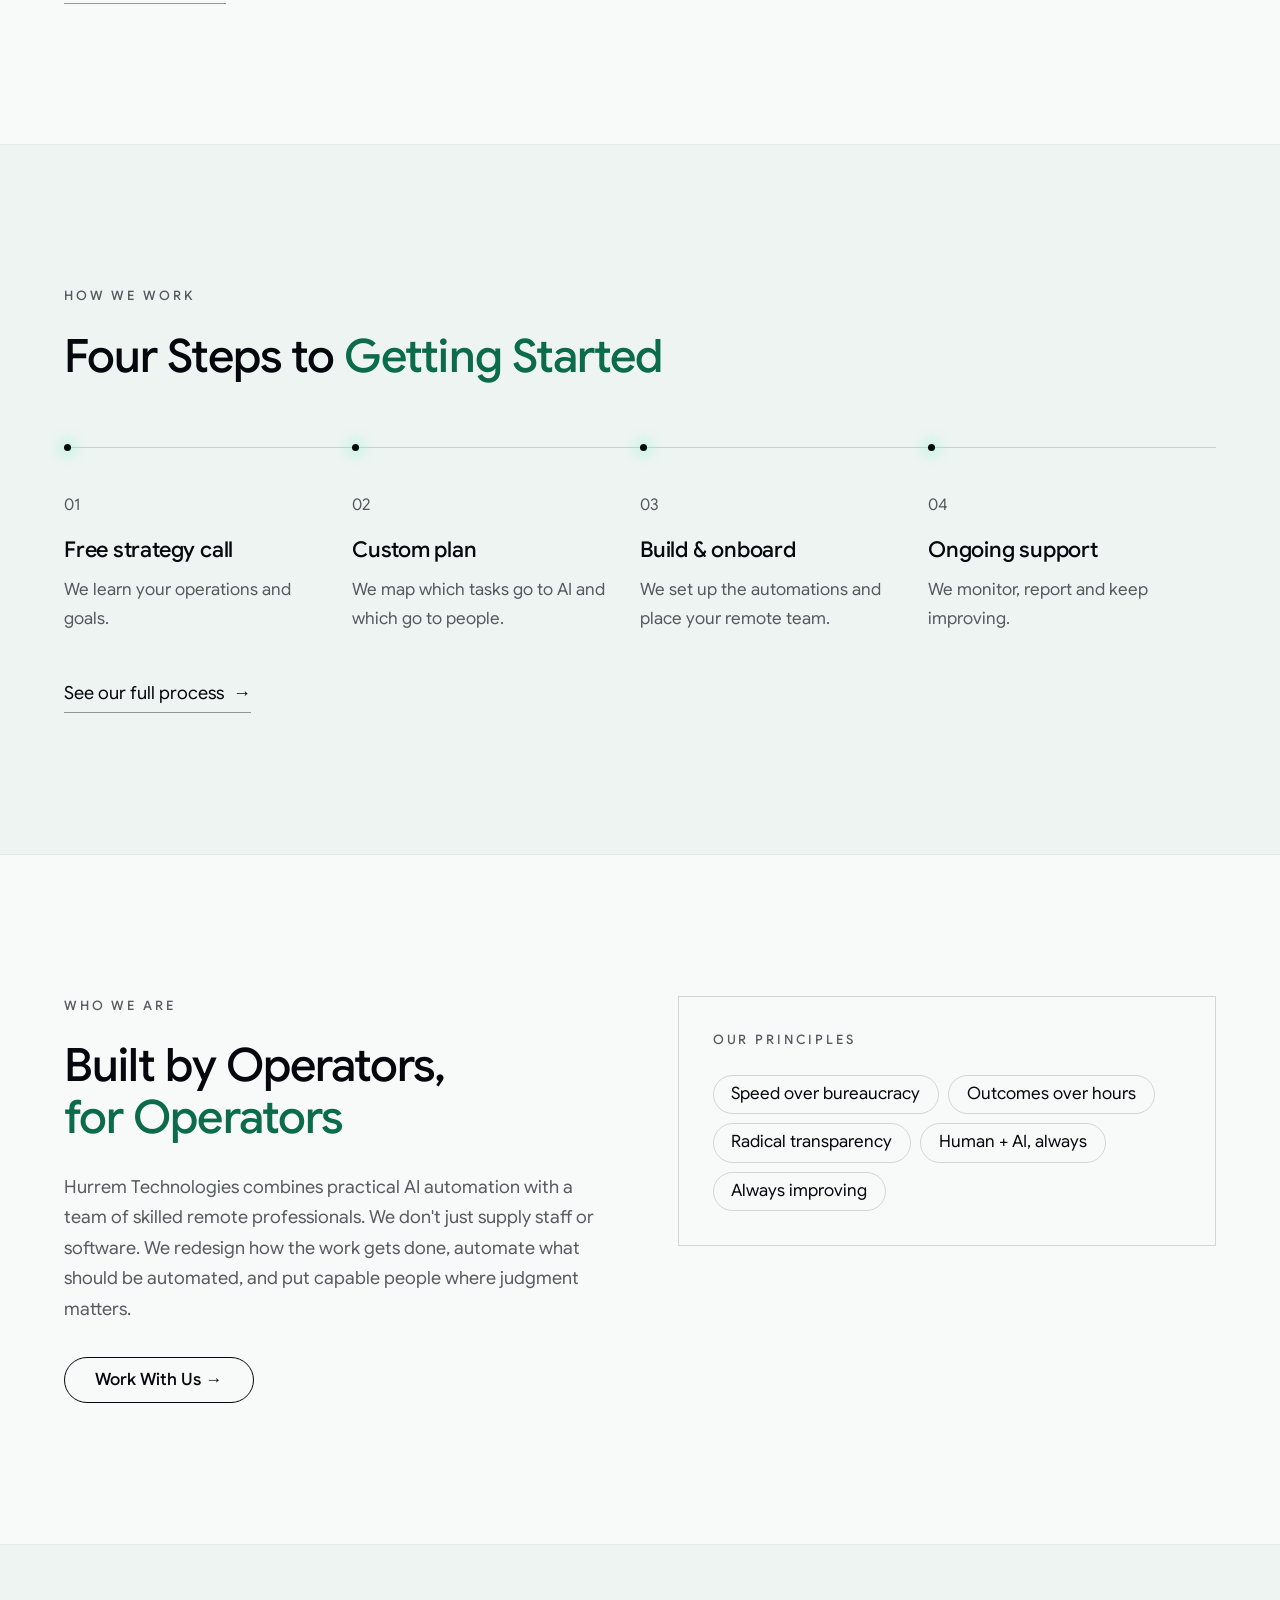
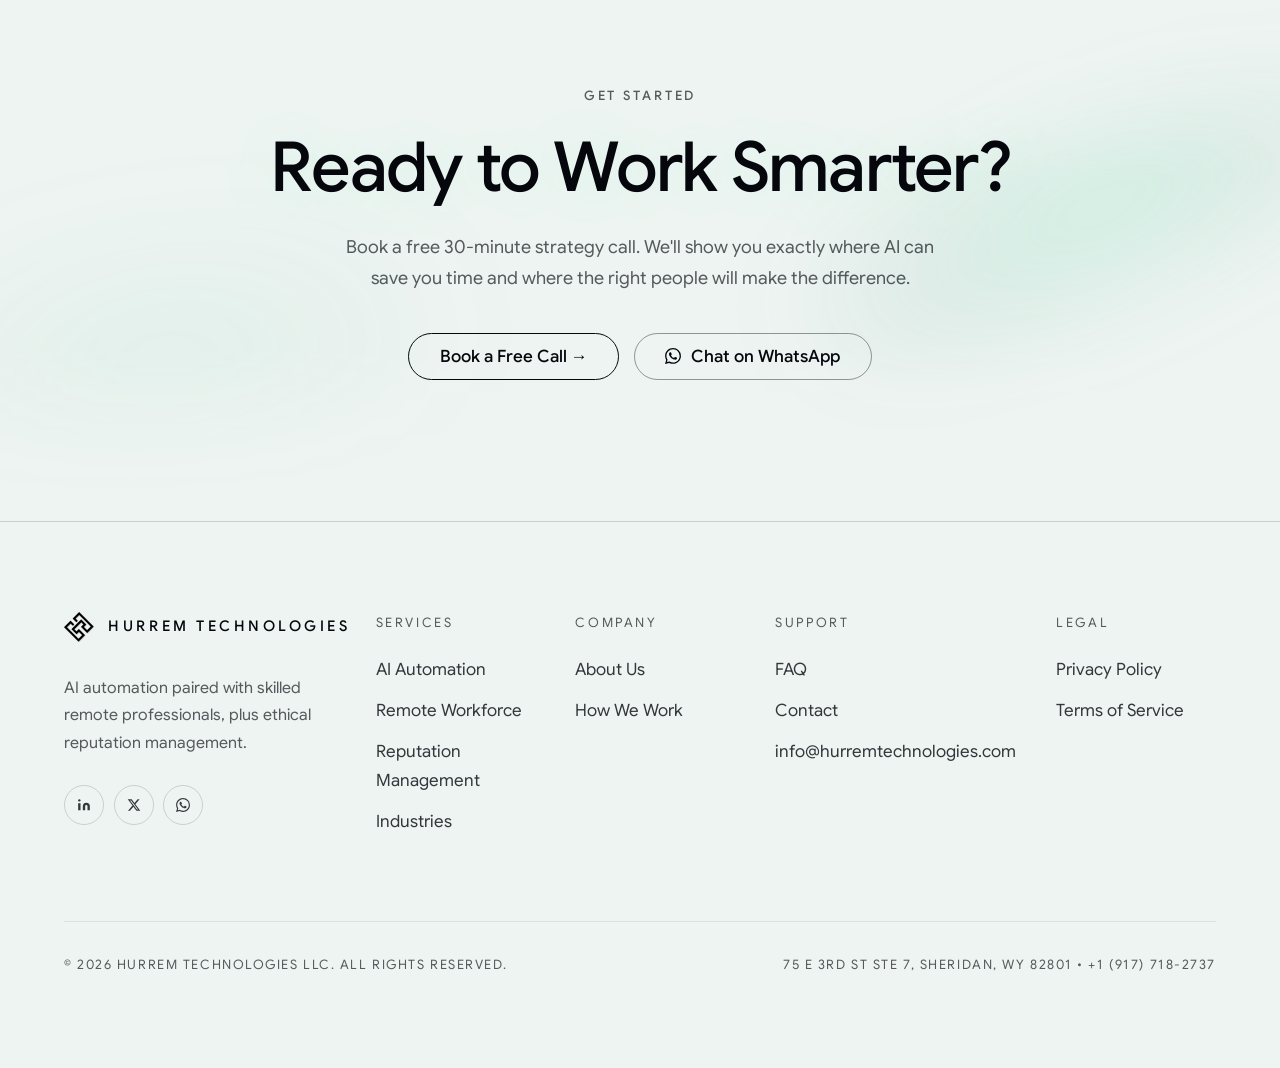
==== commit bd24706d: "SEO: keyword-focused titles, descriptions and headings; www canonicals Co-Authored-By: Claude Fable " ====
--- a/index.html
+++ b/index.html
@@ -3,20 +3,20 @@
 <head>
 <meta charset="UTF-8"/>
 <meta name="viewport" content="width=device-width,initial-scale=1"/>
-<title>Hurrem Technologies | AI Automation + Remote Teams</title>
-<meta name="description" content="AI automation paired with skilled remote professionals, plus ethical reputation management, for businesses in education, healthcare, real estate, mining and more."/>
+<title>AI Automation &amp; Virtual Assistants for Small Business | Hurrem</title>
+<meta name="description" content="Hurrem Technologies helps U.S. small business owners save hours with done-for-you AI automation, AI-supervised virtual assistants and reputation management."/>
 <meta name="keywords" content="AI automation, remote teams, virtual assistants, AI supervision, online teachers, reputation management, review management, business process automation"/>
 <meta name="robots" content="index, follow"/>
-<link rel="canonical" href="https://hurremtechnologies.com/"/>
+<link rel="canonical" href="https://www.hurremtechnologies.com/"/>
 <meta property="og:type" content="website"/>
-<meta property="og:url" content="https://hurremtechnologies.com/"/>
-<meta property="og:title" content="Hurrem Technologies | AI Automation + Remote Teams"/>
-<meta property="og:description" content="AI automation paired with skilled remote professionals, plus ethical reputation management, for businesses in education, healthcare, real estate, mining and more."/>
-<meta property="og:image" content="https://hurremtechnologies.com/assets/og-image.png"/>
+<meta property="og:url" content="https://www.hurremtechnologies.com/"/>
+<meta property="og:title" content="AI Automation &amp; Virtual Assistants for Small Business | Hurrem"/>
+<meta property="og:description" content="Hurrem Technologies helps U.S. small business owners save hours with done-for-you AI automation, AI-supervised virtual assistants and reputation management."/>
+<meta property="og:image" content="https://www.hurremtechnologies.com/assets/og-image.png"/>
 <meta property="og:site_name" content="Hurrem Technologies LLC"/>
 <meta name="twitter:card" content="summary_large_image"/>
-<meta name="twitter:title" content="Hurrem Technologies | AI Automation + Remote Teams"/>
-<meta name="twitter:description" content="AI automation paired with skilled remote professionals, plus ethical reputation management, for businesses in education, healthcare, real estate, mining and more."/>
+<meta name="twitter:title" content="AI Automation &amp; Virtual Assistants for Small Business | Hurrem"/>
+<meta name="twitter:description" content="Hurrem Technologies helps U.S. small business owners save hours with done-for-you AI automation, AI-supervised virtual assistants and reputation management."/>
 <!-- Google tag (gtag.js) -->
 <script async src="https://www.googletagmanager.com/gtag/js?id=G-JPX0Q8E571"></script>
 <script>window.dataLayer=window.dataLayer||[];function gtag(){dataLayer.push(arguments);}gtag('js',new Date());gtag('config','G-JPX0Q8E571');</script>
@@ -25,8 +25,8 @@
   "@context": "https://schema.org",
   "@type": "Organization",
   "name": "Hurrem Technologies LLC",
-  "url": "https://hurremtechnologies.com",
-  "logo": "https://hurremtechnologies.com/assets/logo-icon.png",
+  "url": "https://www.hurremtechnologies.com",
+  "logo": "https://www.hurremtechnologies.com/assets/logo-icon.png",
   "description": "AI automation paired with skilled remote professionals, plus ethical reputation management.",
   "address": {
     "@type": "PostalAddress",
@@ -50,7 +50,10 @@
 }
 </script>
 <meta name="theme-color" content="#EEF4F2"/>
-<link rel="icon" type="image/png" href="assets/logo-icon.png"/>
+<link rel="icon" href="/favicon.ico" sizes="48x48"/>
+<link rel="icon" type="image/png" sizes="96x96" href="/favicon-96x96.png"/>
+<link rel="icon" type="image/png" sizes="192x192" href="/favicon-192x192.png"/>
+<link rel="apple-touch-icon" href="/apple-touch-icon.png"/>
 <link rel="preload" href="assets/fonts/google-sans-latin-wght-normal.woff2" as="font" type="font/woff2" crossorigin/>
 <link rel="stylesheet" href="assets/site.css?v=10"/>
 <script>document.documentElement.classList.add('js');</script>
@@ -105,12 +108,12 @@
     <div class="grid2">
       <div class="reveal-left">
         <div class="hero-badge">Now accepting new clients</div>
-        <div class="eyebrow">AI Automation + Remote Teams</div>
+        <div class="eyebrow">AI Automation + Virtual Assistants for Small Business</div>
         <h1 class="hero-title">
           AI Handles the Repetitive Work.<br><span class="gradient-text">Our People Handle the Rest.</span>
         </h1>
         <div class="divider"></div>
-        <p class="lead">We build AI workflows and pair them with trained remote professionals, so your business runs faster without losing the human touch your customers expect.</p>
+        <p class="lead">We build AI automation for small business owners and pair it with trained virtual assistants, so your business runs faster without losing the human touch your customers expect.</p>
         <div class="hero-cta">
           <a href="/contact" class="btn btn-primary">Book a Free Strategy Call →</a>
           <a href="/services" class="btn btn-ghost">See What We Do</a>
@@ -144,7 +147,7 @@
       </div>
       <div class="service-card" onclick="window.location.href='/services#remote-workforce'">
         <div class="svc-icon"><svg width="24" height="24" viewBox="0 0 24 24" fill="none" stroke="currentColor" stroke-width="2" stroke-linecap="round" stroke-linejoin="round"><path d="M17 21v-2a4 4 0 0 0-4-4H5a4 4 0 0 0-4 4v2"/><circle cx="9" cy="7" r="4"/><path d="M23 21v-2a4 4 0 0 0-3-3.87"/><path d="M16 3.13a4 4 0 0 1 0 7.75"/></svg></div>
-        <div class="svc-body"><h3>Remote Workforce</h3><p>Vetted remote professionals (virtual assistants, admin and operations support, customer service, and online teachers) who work as an extension of your team.</p></div>
+        <div class="svc-body"><h3>Virtual Assistants &amp; Remote Workforce</h3><p>Vetted remote professionals (virtual assistants, admin and operations support, customer service, and online teachers) who work as an extension of your team.</p></div>
         <div class="svc-arrow">→</div>
       </div>
       <div class="service-card" onclick="window.location.href='/reputation'">
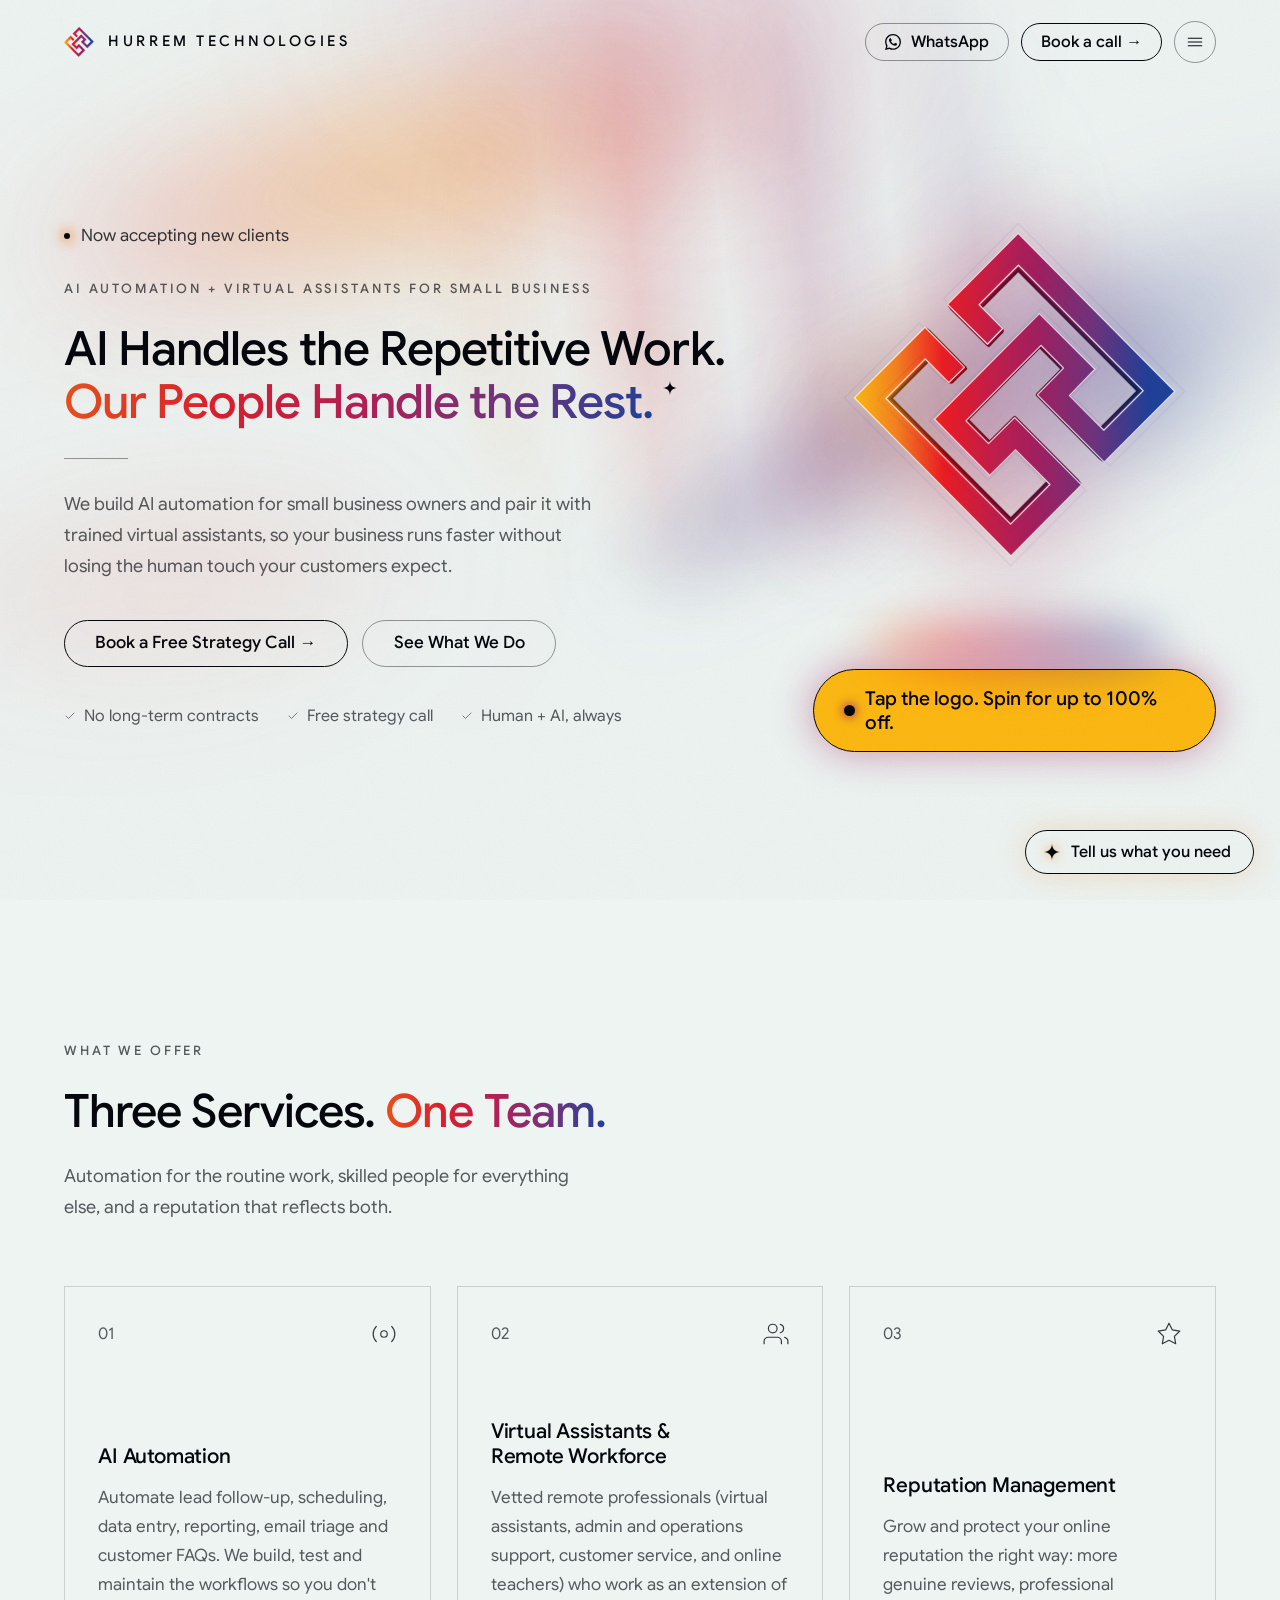
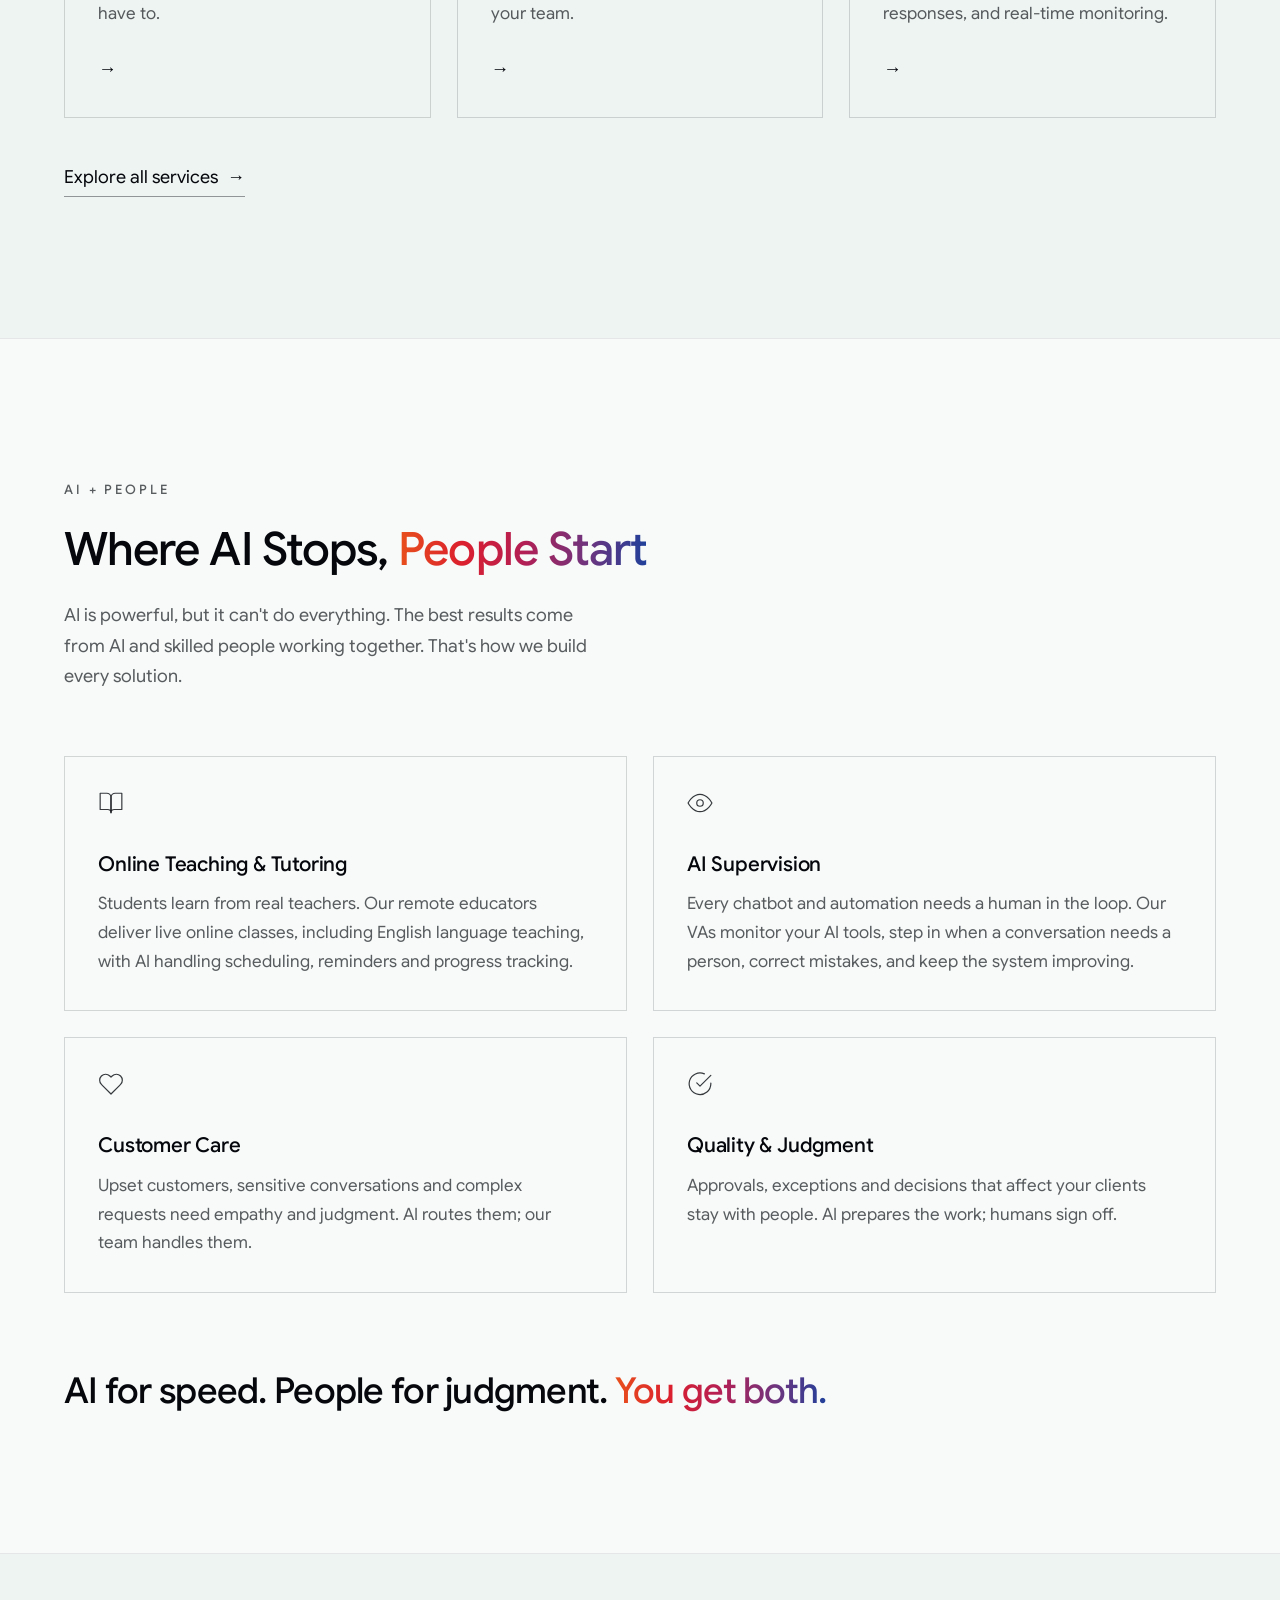
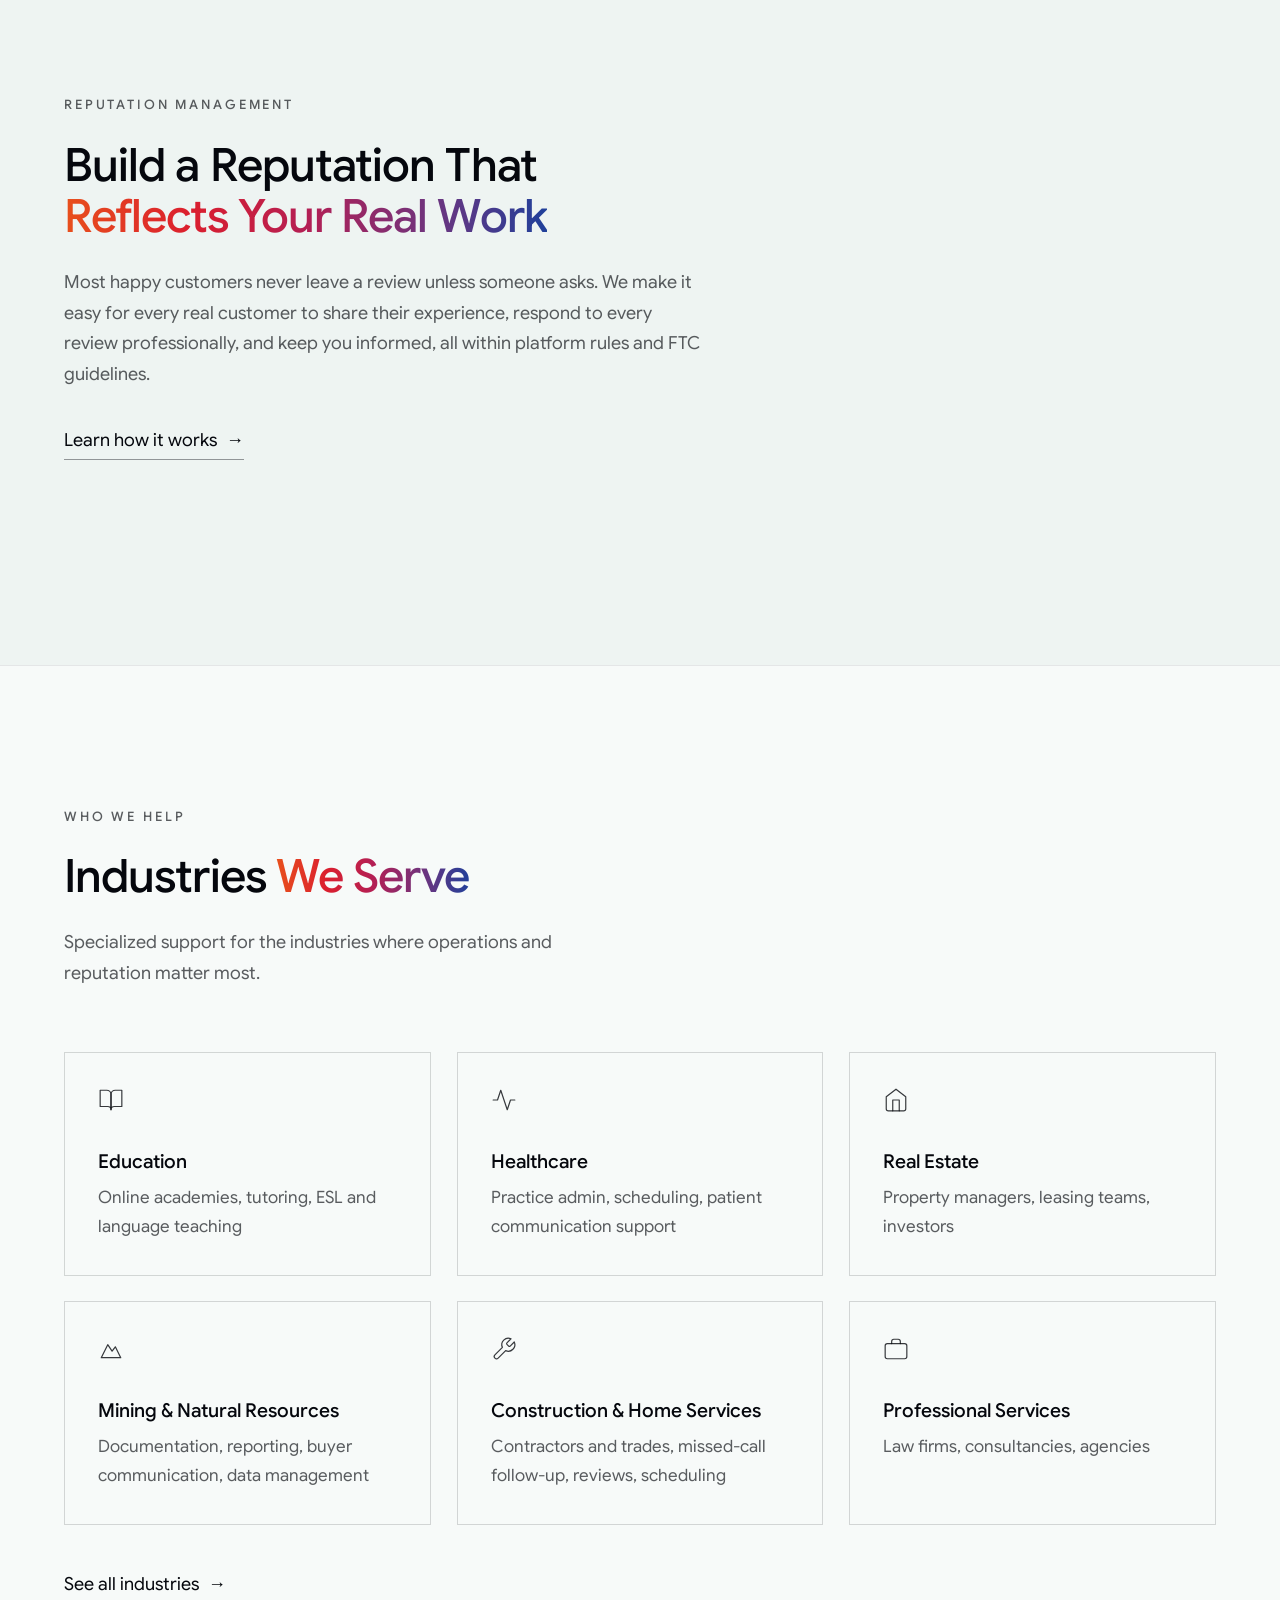
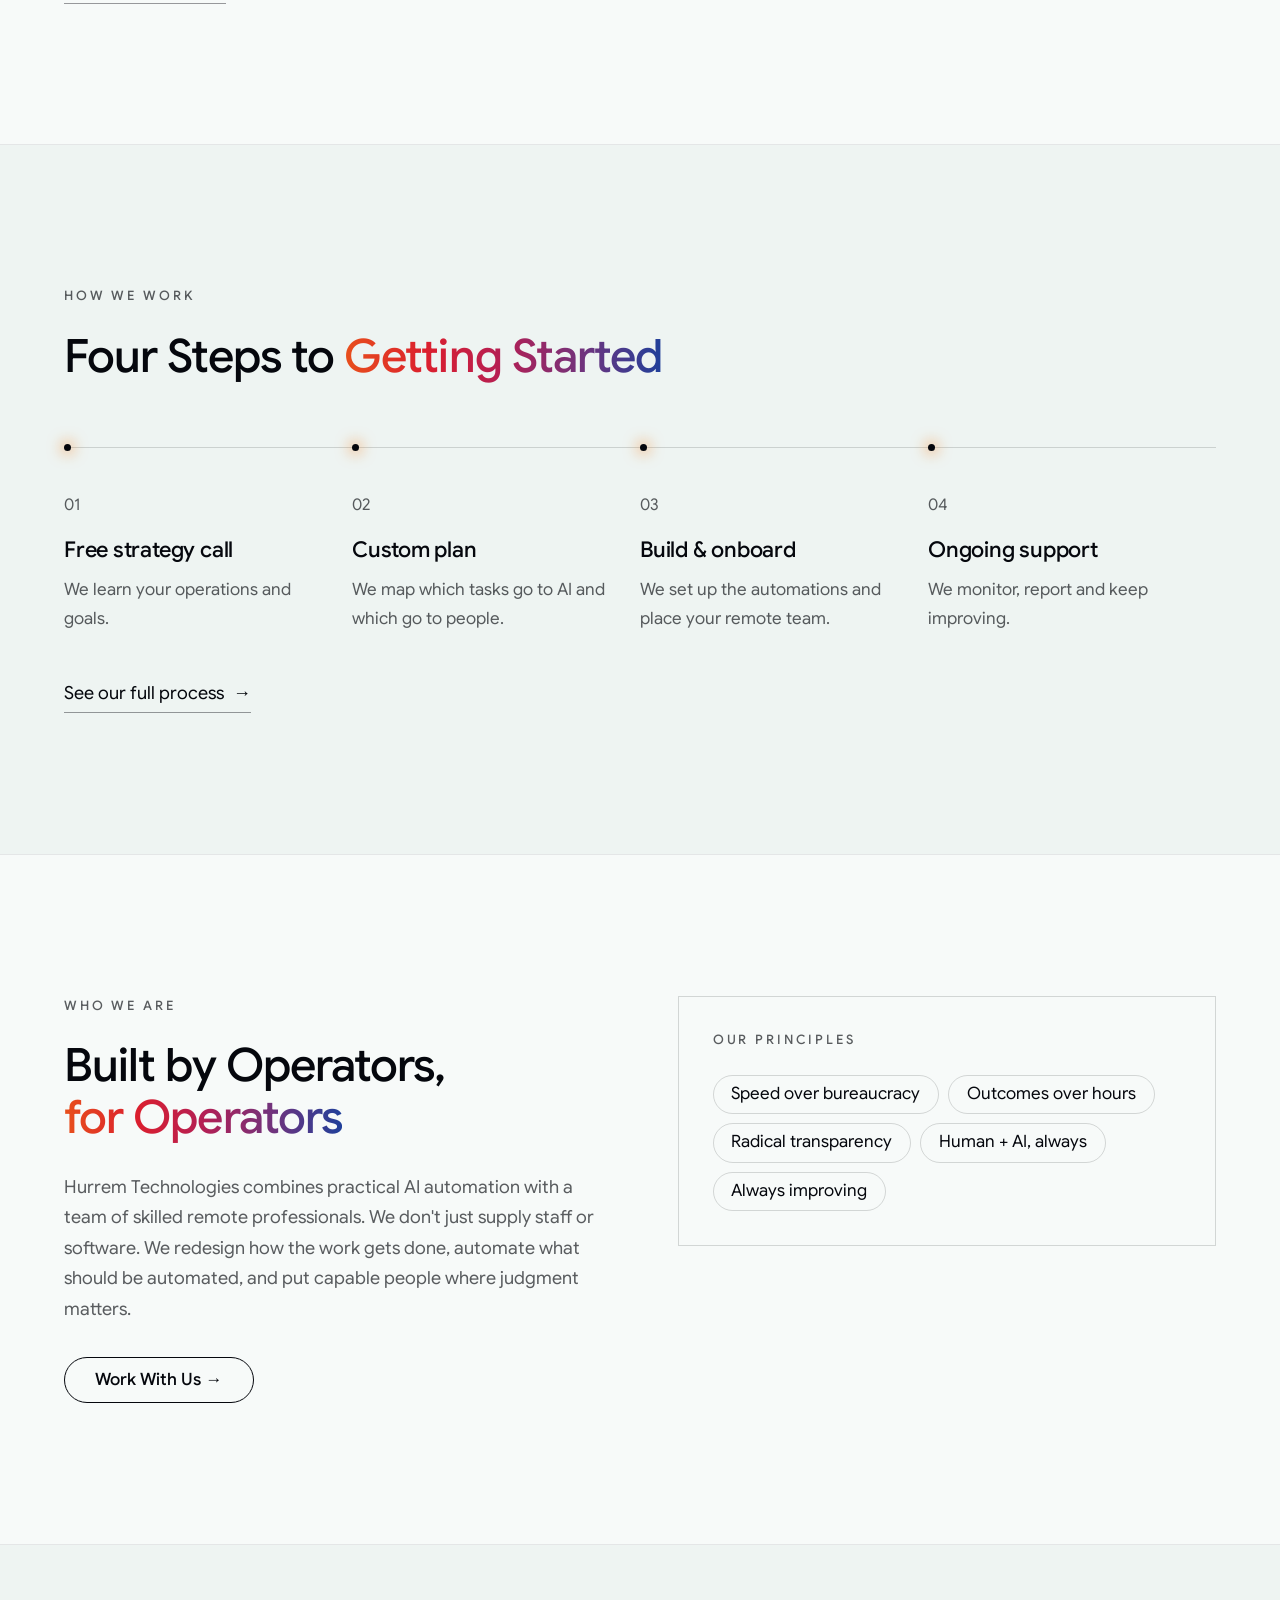
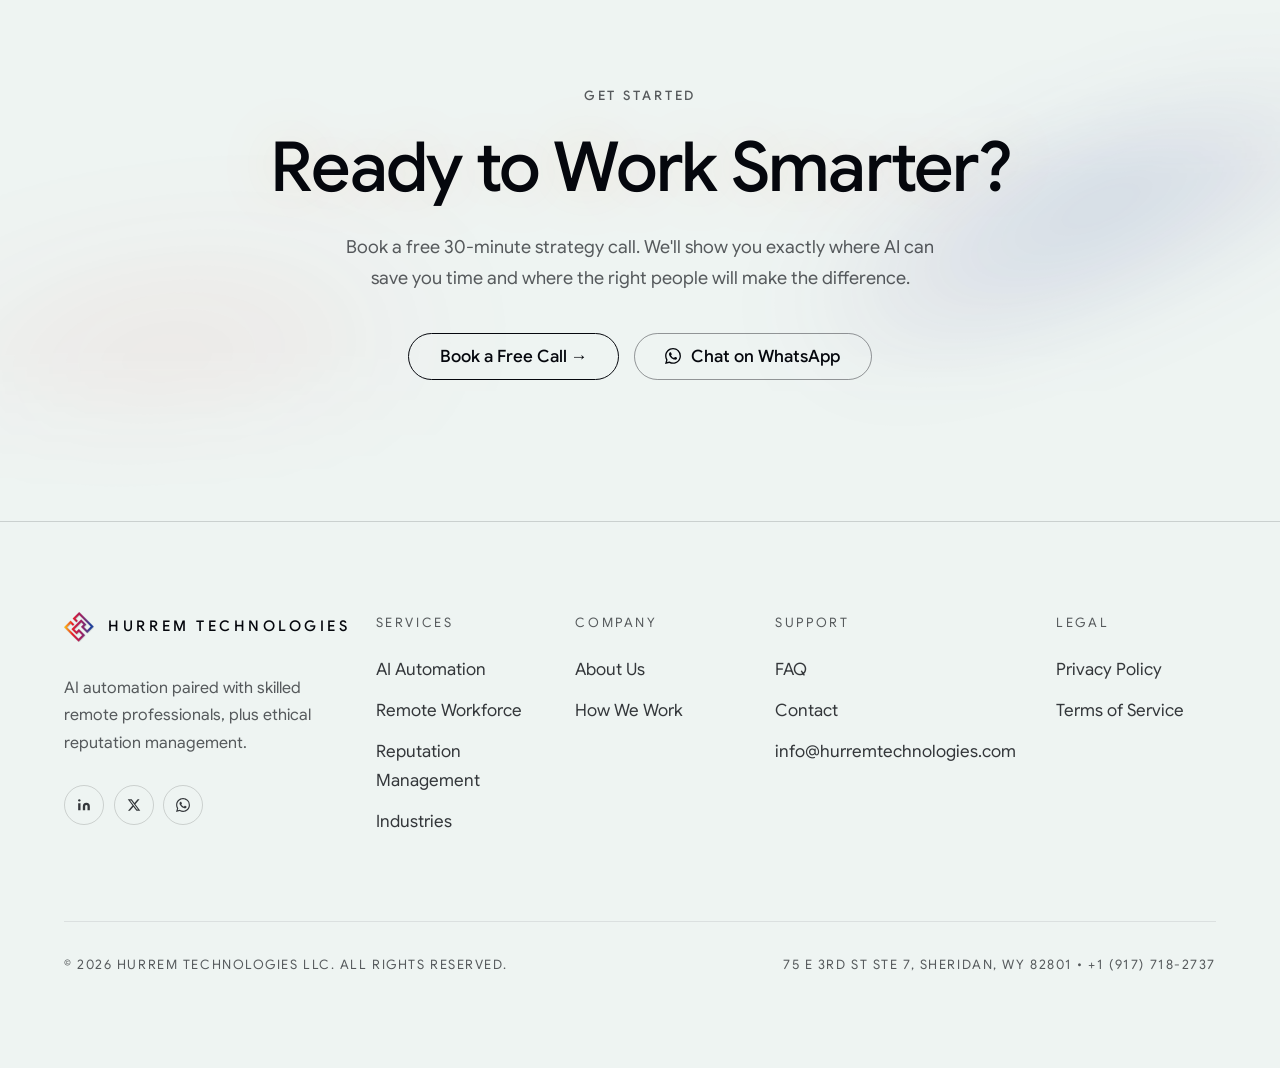
==== commit 64ee84b5: "Recolour the site from aurora green to the logo spectrum The 3D logo, aurora ribbons, glows, accent " ====
--- a/index.html
+++ b/index.html
@@ -55,7 +55,7 @@
 <link rel="icon" type="image/png" sizes="192x192" href="/favicon-192x192.png"/>
 <link rel="apple-touch-icon" href="/apple-touch-icon.png"/>
 <link rel="preload" href="assets/fonts/google-sans-latin-wght-normal.woff2" as="font" type="font/woff2" crossorigin/>
-<link rel="stylesheet" href="assets/site.css?v=10"/>
+<link rel="stylesheet" href="assets/site.css?v=11"/>
 <script>document.documentElement.classList.add('js');</script>
 </head>
 <body>
@@ -125,7 +125,7 @@
         </div>
       </div>
       <div class="hero-visual-wrap reveal-right">
-        <div class="mark3d" role="img" aria-label="The Hurrem Technologies logo mark as a floating three-dimensional form, lit in aurora green."><svg class="mark3d__defs" aria-hidden="true"><defs><path id="hm" d="M509.3 94.2 L331.6 273.2 L432.1 373.4 L470.3 333.7 L411.0 274.0 L510.0 174.4 L824.3 490.5 L725.2 590.1 L638.5 502.8 L702.9 436.5 L562.7 296.4 L298.5 562.3 L437.7 703.6 L502.7 639.5 L589.5 726.8 L490.4 826.4 L176.2 510.2 L275.2 410.6 L334.6 470.3 L374.0 431.8 L274.5 330.7 L96.6 508.5 L491.2 906.5 L668.9 727.5 L500.7 558.3 L434.8 623.7 L377.7 566.5 L566.9 376.1 L623.8 433.5 L557.8 500.9 L726.2 670.3 L903.9 492.5Z"/><linearGradient id="hm-face" x1="0.1" y1="0.5" x2="0.9" y2="0.5"><stop offset="0" stop-color="#5CFFB4"/><stop offset="0.5" stop-color="#1FD18A"/><stop offset="1" stop-color="#0B6B4A"/></linearGradient></defs></svg><div class="mark3d__halo"><svg viewBox="0 0 1000 1000" class="" aria-hidden="true"><use href="#hm"/></svg></div><div class="mark3d__body"><svg viewBox="0 0 1000 1000" class="mark3d__wire mark3d__wire--back" aria-hidden="true"><use href="#hm"/></svg><svg viewBox="0 0 1000 1000" class="mark3d__layer mark3d__layer--alt" style="--i:18;fill:#09523a" aria-hidden="true"><use href="#hm"/></svg><svg viewBox="0 0 1000 1000" class="mark3d__layer" style="--i:17;fill:#0a583e" aria-hidden="true"><use href="#hm"/></svg><svg viewBox="0 0 1000 1000" class="mark3d__layer mark3d__layer--alt" style="--i:16;fill:#0b5d41" aria-hidden="true"><use href="#hm"/></svg><svg viewBox="0 0 1000 1000" class="mark3d__layer" style="--i:15;fill:#0c6345" aria-hidden="true"><use href="#hm"/></svg><svg viewBox="0 0 1000 1000" class="mark3d__layer mark3d__layer--alt" style="--i:14;fill:#0d6949" aria-hidden="true"><use href="#hm"/></svg><svg viewBox="0 0 1000 1000" class="mark3d__layer" style="--i:13;fill:#0d6e4c" aria-hidden="true"><use href="#hm"/></svg><svg viewBox="0 0 1000 1000" class="mark3d__layer mark3d__layer--alt" style="--i:12;fill:#0e7450" aria-hidden="true"><use href="#hm"/></svg><svg viewBox="0 0 1000 1000" class="mark3d__layer" style="--i:11;fill:#0f7a54" aria-hidden="true"><use href="#hm"/></svg><svg viewBox="0 0 1000 1000" class="mark3d__layer mark3d__layer--alt" style="--i:10;fill:#107f57" aria-hidden="true"><use href="#hm"/></svg><svg viewBox="0 0 1000 1000" class="mark3d__layer" style="--i:9;fill:#11855b" aria-hidden="true"><use href="#hm"/></svg><svg viewBox="0 0 1000 1000" class="mark3d__layer mark3d__layer--alt" style="--i:8;fill:#128a5e" aria-hidden="true"><use href="#hm"/></svg><svg viewBox="0 0 1000 1000" class="mark3d__layer" style="--i:7;fill:#139062" aria-hidden="true"><use href="#hm"/></svg><svg viewBox="0 0 1000 1000" class="mark3d__layer mark3d__layer--alt" style="--i:6;fill:#149666" aria-hidden="true"><use href="#hm"/></svg><svg viewBox="0 0 1000 1000" class="mark3d__layer" style="--i:5;fill:#149b69" aria-hidden="true"><use href="#hm"/></svg><svg viewBox="0 0 1000 1000" class="mark3d__layer mark3d__layer--alt" style="--i:4;fill:#15a16d" aria-hidden="true"><use href="#hm"/></svg><svg viewBox="0 0 1000 1000" class="mark3d__layer" style="--i:3;fill:#16a771" aria-hidden="true"><use href="#hm"/></svg><svg viewBox="0 0 1000 1000" class="mark3d__layer mark3d__layer--alt" style="--i:2;fill:#17ac74" aria-hidden="true"><use href="#hm"/></svg><svg viewBox="0 0 1000 1000" class="mark3d__layer" style="--i:1;fill:#18b278" aria-hidden="true"><use href="#hm"/></svg><svg viewBox="0 0 1000 1000" class="mark3d__face" aria-hidden="true"><use href="#hm" fill="url(#hm-face)"/></svg><svg viewBox="0 0 1000 1000" class="mark3d__wire mark3d__wire--front" aria-hidden="true"><use href="#hm"/></svg></div><span class="mark3d__shadow"></span></div>
+        <div class="mark3d" role="img" aria-label="The Hurrem Technologies logo mark as a floating three-dimensional form, in the logo's yellow-to-blue gradient."><svg class="mark3d__defs" aria-hidden="true"><defs><path id="hm" d="M509.3 94.2 L331.6 273.2 L432.1 373.4 L470.3 333.7 L411.0 274.0 L510.0 174.4 L824.3 490.5 L725.2 590.1 L638.5 502.8 L702.9 436.5 L562.7 296.4 L298.5 562.3 L437.7 703.6 L502.7 639.5 L589.5 726.8 L490.4 826.4 L176.2 510.2 L275.2 410.6 L334.6 470.3 L374.0 431.8 L274.5 330.7 L96.6 508.5 L491.2 906.5 L668.9 727.5 L500.7 558.3 L434.8 623.7 L377.7 566.5 L566.9 376.1 L623.8 433.5 L557.8 500.9 L726.2 670.3 L903.9 492.5Z"/><linearGradient id="hm-face" x1="0" y1="0.5" x2="1" y2="0.5"><stop offset="0" stop-color="#FDB913"/><stop offset="0.13" stop-color="#F58220"/><stop offset="0.28" stop-color="#EC1C24"/><stop offset="0.43" stop-color="#C41E4A"/><stop offset="0.57" stop-color="#A31F60"/><stop offset="0.75" stop-color="#6E347E"/><stop offset="0.92" stop-color="#20409A"/></linearGradient><linearGradient id="hm-s1" x1="0" y1="0.5" x2="1" y2="0.5"><stop offset="0" stop-color="#d59b10"/><stop offset="0.13" stop-color="#ce6d1b"/><stop offset="0.28" stop-color="#c6181e"/><stop offset="0.43" stop-color="#a5193e"/><stop offset="0.57" stop-color="#891a51"/><stop offset="0.75" stop-color="#5c2c6a"/><stop offset="0.92" stop-color="#1b3681"/></linearGradient><linearGradient id="hm-s2" x1="0" y1="0.5" x2="1" y2="0.5"><stop offset="0" stop-color="#cf9710"/><stop offset="0.13" stop-color="#c86a1a"/><stop offset="0.28" stop-color="#c1171d"/><stop offset="0.43" stop-color="#a0193d"/><stop offset="0.57" stop-color="#85194e"/><stop offset="0.75" stop-color="#5a2b67"/><stop offset="0.92" stop-color="#1a347e"/></linearGradient><linearGradient id="hm-s3" x1="0" y1="0.5" x2="1" y2="0.5"><stop offset="0" stop-color="#c9930f"/><stop offset="0.13" stop-color="#c36719"/><stop offset="0.28" stop-color="#bc161d"/><stop offset="0.43" stop-color="#9c183b"/><stop offset="0.57" stop-color="#82194c"/><stop offset="0.75" stop-color="#572964"/><stop offset="0.92" stop-color="#19337a"/></linearGradient><linearGradient id="hm-s4" x1="0" y1="0.5" x2="1" y2="0.5"><stop offset="0" stop-color="#c48f0f"/><stop offset="0.13" stop-color="#bd6419"/><stop offset="0.28" stop-color="#b6161c"/><stop offset="0.43" stop-color="#971739"/><stop offset="0.57" stop-color="#7e184a"/><stop offset="0.75" stop-color="#552861"/><stop offset="0.92" stop-color="#193177"/></linearGradient><linearGradient id="hm-s5" x1="0" y1="0.5" x2="1" y2="0.5"><stop offset="0" stop-color="#be8b0e"/><stop offset="0.13" stop-color="#b86218"/><stop offset="0.28" stop-color="#b1151b"/><stop offset="0.43" stop-color="#931738"/><stop offset="0.57" stop-color="#7a1748"/><stop offset="0.75" stop-color="#53275f"/><stop offset="0.92" stop-color="#183074"/></linearGradient><linearGradient id="hm-s6" x1="0" y1="0.5" x2="1" y2="0.5"><stop offset="0" stop-color="#b8870e"/><stop offset="0.13" stop-color="#b25f17"/><stop offset="0.28" stop-color="#ac141a"/><stop offset="0.43" stop-color="#8f1636"/><stop offset="0.57" stop-color="#771746"/><stop offset="0.75" stop-color="#50265c"/><stop offset="0.92" stop-color="#172f70"/></linearGradient><linearGradient id="hm-s7" x1="0" y1="0.5" x2="1" y2="0.5"><stop offset="0" stop-color="#b3830d"/><stop offset="0.13" stop-color="#ad5c17"/><stop offset="0.28" stop-color="#a71419"/><stop offset="0.43" stop-color="#8a1534"/><stop offset="0.57" stop-color="#731644"/><stop offset="0.75" stop-color="#4e2559"/><stop offset="0.92" stop-color="#172d6d"/></linearGradient><linearGradient id="hm-s8" x1="0" y1="0.5" x2="1" y2="0.5"><stop offset="0" stop-color="#ad7e0d"/><stop offset="0.13" stop-color="#a75916"/><stop offset="0.28" stop-color="#a11319"/><stop offset="0.43" stop-color="#861533"/><stop offset="0.57" stop-color="#6f1542"/><stop offset="0.75" stop-color="#4b2456"/><stop offset="0.92" stop-color="#162c69"/></linearGradient><linearGradient id="hm-s9" x1="0" y1="0.5" x2="1" y2="0.5"><stop offset="0" stop-color="#a77a0d"/><stop offset="0.13" stop-color="#a25615"/><stop offset="0.28" stop-color="#9c1318"/><stop offset="0.43" stop-color="#821431"/><stop offset="0.57" stop-color="#6c143f"/><stop offset="0.75" stop-color="#492253"/><stop offset="0.92" stop-color="#152a66"/></linearGradient><linearGradient id="hm-s10" x1="0" y1="0.5" x2="1" y2="0.5"><stop offset="0" stop-color="#a2760c"/><stop offset="0.13" stop-color="#9d5314"/><stop offset="0.28" stop-color="#971217"/><stop offset="0.43" stop-color="#7d132f"/><stop offset="0.57" stop-color="#68143d"/><stop offset="0.75" stop-color="#462150"/><stop offset="0.92" stop-color="#142962"/></linearGradient><linearGradient id="hm-s11" x1="0" y1="0.5" x2="1" y2="0.5"><stop offset="0" stop-color="#9c720c"/><stop offset="0.13" stop-color="#975014"/><stop offset="0.28" stop-color="#911116"/><stop offset="0.43" stop-color="#79122e"/><stop offset="0.57" stop-color="#64133b"/><stop offset="0.75" stop-color="#44204e"/><stop offset="0.92" stop-color="#14275f"/></linearGradient><linearGradient id="hm-s12" x1="0" y1="0.5" x2="1" y2="0.5"><stop offset="0" stop-color="#966e0b"/><stop offset="0.13" stop-color="#924d13"/><stop offset="0.28" stop-color="#8c1115"/><stop offset="0.43" stop-color="#74122c"/><stop offset="0.57" stop-color="#611239"/><stop offset="0.75" stop-color="#411f4b"/><stop offset="0.92" stop-color="#13265b"/></linearGradient><linearGradient id="hm-s13" x1="0" y1="0.5" x2="1" y2="0.5"><stop offset="0" stop-color="#916a0b"/><stop offset="0.13" stop-color="#8c4a12"/><stop offset="0.28" stop-color="#871015"/><stop offset="0.43" stop-color="#70112a"/><stop offset="0.57" stop-color="#5d1237"/><stop offset="0.75" stop-color="#3f1e48"/><stop offset="0.92" stop-color="#122558"/></linearGradient><linearGradient id="hm-s14" x1="0" y1="0.5" x2="1" y2="0.5"><stop offset="0" stop-color="#8b660a"/><stop offset="0.13" stop-color="#874712"/><stop offset="0.28" stop-color="#820f14"/><stop offset="0.43" stop-color="#6c1029"/><stop offset="0.57" stop-color="#5a1135"/><stop offset="0.75" stop-color="#3c1d45"/><stop offset="0.92" stop-color="#122355"/></linearGradient><linearGradient id="hm-s15" x1="0" y1="0.5" x2="1" y2="0.5"><stop offset="0" stop-color="#85620a"/><stop offset="0.13" stop-color="#814511"/><stop offset="0.28" stop-color="#7c0f13"/><stop offset="0.43" stop-color="#671027"/><stop offset="0.57" stop-color="#561033"/><stop offset="0.75" stop-color="#3a1b42"/><stop offset="0.92" stop-color="#112251"/></linearGradient><linearGradient id="hm-s16" x1="0" y1="0.5" x2="1" y2="0.5"><stop offset="0" stop-color="#805d0a"/><stop offset="0.13" stop-color="#7c4210"/><stop offset="0.28" stop-color="#770e12"/><stop offset="0.43" stop-color="#630f25"/><stop offset="0.57" stop-color="#521030"/><stop offset="0.75" stop-color="#381a40"/><stop offset="0.92" stop-color="#10204e"/></linearGradient><linearGradient id="hm-s17" x1="0" y1="0.5" x2="1" y2="0.5"><stop offset="0" stop-color="#7a5909"/><stop offset="0.13" stop-color="#763f0f"/><stop offset="0.28" stop-color="#720e11"/><stop offset="0.43" stop-color="#5f0e24"/><stop offset="0.57" stop-color="#4f0f2e"/><stop offset="0.75" stop-color="#35193d"/><stop offset="0.92" stop-color="#0f1f4a"/></linearGradient><linearGradient id="hm-s18" x1="0" y1="0.5" x2="1" y2="0.5"><stop offset="0" stop-color="#745509"/><stop offset="0.13" stop-color="#713c0f"/><stop offset="0.28" stop-color="#6d0d11"/><stop offset="0.43" stop-color="#5a0e22"/><stop offset="0.57" stop-color="#4b0e2c"/><stop offset="0.75" stop-color="#33183a"/><stop offset="0.92" stop-color="#0f1d47"/></linearGradient></defs></svg><div class="mark3d__halo"><svg viewBox="0 0 1000 1000" class="" aria-hidden="true"><use href="#hm" fill="url(#hm-face)"/></svg></div><div class="mark3d__body"><svg viewBox="0 0 1000 1000" class="mark3d__wire mark3d__wire--back" aria-hidden="true"><use href="#hm"/></svg><svg viewBox="0 0 1000 1000" class="mark3d__layer mark3d__layer--alt" style="--i:18;fill:url(#hm-s18)" aria-hidden="true"><use href="#hm"/></svg><svg viewBox="0 0 1000 1000" class="mark3d__layer" style="--i:17;fill:url(#hm-s17)" aria-hidden="true"><use href="#hm"/></svg><svg viewBox="0 0 1000 1000" class="mark3d__layer mark3d__layer--alt" style="--i:16;fill:url(#hm-s16)" aria-hidden="true"><use href="#hm"/></svg><svg viewBox="0 0 1000 1000" class="mark3d__layer" style="--i:15;fill:url(#hm-s15)" aria-hidden="true"><use href="#hm"/></svg><svg viewBox="0 0 1000 1000" class="mark3d__layer mark3d__layer--alt" style="--i:14;fill:url(#hm-s14)" aria-hidden="true"><use href="#hm"/></svg><svg viewBox="0 0 1000 1000" class="mark3d__layer" style="--i:13;fill:url(#hm-s13)" aria-hidden="true"><use href="#hm"/></svg><svg viewBox="0 0 1000 1000" class="mark3d__layer mark3d__layer--alt" style="--i:12;fill:url(#hm-s12)" aria-hidden="true"><use href="#hm"/></svg><svg viewBox="0 0 1000 1000" class="mark3d__layer" style="--i:11;fill:url(#hm-s11)" aria-hidden="true"><use href="#hm"/></svg><svg viewBox="0 0 1000 1000" class="mark3d__layer mark3d__layer--alt" style="--i:10;fill:url(#hm-s10)" aria-hidden="true"><use href="#hm"/></svg><svg viewBox="0 0 1000 1000" class="mark3d__layer" style="--i:9;fill:url(#hm-s9)" aria-hidden="true"><use href="#hm"/></svg><svg viewBox="0 0 1000 1000" class="mark3d__layer mark3d__layer--alt" style="--i:8;fill:url(#hm-s8)" aria-hidden="true"><use href="#hm"/></svg><svg viewBox="0 0 1000 1000" class="mark3d__layer" style="--i:7;fill:url(#hm-s7)" aria-hidden="true"><use href="#hm"/></svg><svg viewBox="0 0 1000 1000" class="mark3d__layer mark3d__layer--alt" style="--i:6;fill:url(#hm-s6)" aria-hidden="true"><use href="#hm"/></svg><svg viewBox="0 0 1000 1000" class="mark3d__layer" style="--i:5;fill:url(#hm-s5)" aria-hidden="true"><use href="#hm"/></svg><svg viewBox="0 0 1000 1000" class="mark3d__layer mark3d__layer--alt" style="--i:4;fill:url(#hm-s4)" aria-hidden="true"><use href="#hm"/></svg><svg viewBox="0 0 1000 1000" class="mark3d__layer" style="--i:3;fill:url(#hm-s3)" aria-hidden="true"><use href="#hm"/></svg><svg viewBox="0 0 1000 1000" class="mark3d__layer mark3d__layer--alt" style="--i:2;fill:url(#hm-s2)" aria-hidden="true"><use href="#hm"/></svg><svg viewBox="0 0 1000 1000" class="mark3d__layer" style="--i:1;fill:url(#hm-s1)" aria-hidden="true"><use href="#hm"/></svg><svg viewBox="0 0 1000 1000" class="mark3d__face" aria-hidden="true"><use href="#hm" fill="url(#hm-face)"/></svg><svg viewBox="0 0 1000 1000" class="mark3d__wire mark3d__wire--front" aria-hidden="true"><use href="#hm"/></svg></div><span class="mark3d__shadow"></span></div>
       </div>
     </div>
   </div>
@@ -341,8 +341,8 @@
   </div>
 </footer>
 
-<script src="assets/site.js?v=6" defer></script>
+<script src="assets/site.js?v=7" defer></script>
 <script src="assets/assistant.js?v=2" defer></script>
-<script src="assets/spark.js?v=2" defer></script>
+<script src="assets/spark.js?v=3" defer></script>
 </body>
 </html>
--- a/assets/site.css
+++ b/assets/site.css
@@ -1,6 +1,6 @@
 /* ==========================================================================
    Hurrem Technologies — shared stylesheet for every page
-   Three colours only: midnight black, ice white, aura green (used as light).
+   Midnight black, ice white, and the logo spectrum (yellow to red to magenta to blue) used as light.
    ========================================================================== */
 
 @font-face {
@@ -22,14 +22,25 @@
   --ice-40: rgba(5, 7, 13, 0.4);
   --ice-15: rgba(5, 7, 13, 0.15);
   --ice-08: rgba(5, 7, 13, 0.08);
-  --aura-core: #5CFFB4;
-  --aura-mid: #1FD18A;
-  --aura-deep: #0B6B4A;
+  /* the logo spectrum, left to right */
+  --c-yellow: 253, 185, 19;
+  --c-orange: 245, 130, 32;
+  --c-red: 236, 28, 36;
+  --c-crimson: 196, 30, 74;
+  --c-magenta: 163, 31, 96;
+  --c-purple: 110, 52, 126;
+  --c-blue: 32, 64, 154;
+  --spectrum: linear-gradient(90deg, #FDB913 0%, #F58220 13%, #EC1C24 28%, #C41E4A 43%, #A31F60 57%, #6E347E 75%, #20409A 92%);
+  /* the same spectrum without the yellow end, dark enough to read as text on the light page */
+  --spectrum-text: linear-gradient(90deg, #E8501C 0%, #DB1F2E 26%, #B41F54 50%, #6E347E 76%, #20409A 100%);
+  --aura-core: #FDB913;
+  --aura-mid: #C41E4A;
+  --aura-deep: #20409A;
 
   /* one family throughout: Google Sans (open source, self-hosted in assets/fonts) */
   --serif: "Google Sans", "Product Sans", Roboto, "Helvetica Neue", Arial, sans-serif;
   --sans: "Google Sans", "Product Sans", Roboto, "Helvetica Neue", Arial, sans-serif;
-  --accent: #0B6B4A; /* deep aura green, for accent words */
+  --accent: #A31F60; /* logo magenta, for accent words (fallback where gradient text is unsupported) */
 
   --pad: clamp(1.25rem, 5vw, 5rem);
   --ease: cubic-bezier(0.22, 0.61, 0.36, 1);
@@ -59,7 +70,7 @@
 strong { font-weight: 500; color: var(--ice); }
 [id] { scroll-margin-top: 7rem; }
 
-::selection { background: rgba(92, 255, 180, 0.28); color: var(--ice); }
+::selection { background: rgba(var(--c-orange), 0.28); color: var(--ice); }
 :focus-visible { outline: 1px solid var(--ice); outline-offset: 5px; border-radius: 2px; }
 
 .skip {
@@ -93,13 +104,13 @@
   font-size: clamp(2rem, 3.7vw, 3.5rem);
   line-height: 1.1;
   letter-spacing: -0.02em;
-  text-shadow: 0 0 28px rgba(92, 255, 180, 0.26), 0 0 90px rgba(92, 255, 180, 0.15);
+  text-shadow: -26px 0 70px rgba(var(--c-orange), 0.2), 26px 0 70px rgba(var(--c-blue), 0.16);
 }
 h1.page-title, .legal .page-hero h1 {
   font-size: clamp(2.4rem, 5.6vw, 5rem);
   line-height: 1.06;
   letter-spacing: -0.025em;
-  text-shadow: 0 0 28px rgba(92, 255, 180, 0.24), 0 0 90px rgba(92, 255, 180, 0.14);
+  text-shadow: -26px 0 70px rgba(var(--c-orange), 0.2), 26px 0 70px rgba(var(--c-blue), 0.16);
 }
 h2, h2.sec-title {
   font-size: clamp(1.9rem, 3.6vw, 3.2rem);
@@ -109,8 +120,17 @@
 h3 { font-size: clamp(1.2rem, 1.6vw, 1.45rem); line-height: 1.25; letter-spacing: -0.01em; }
 h4 { font-size: 1.15rem; line-height: 1.3; }
 
-/* the old gradient accents become italic serif accents */
+/* accent words carry the logo spectrum */
 .gradient-text, .gradient-text-accent, .gradient-text-rep, .highlight { color: var(--accent); }
+@supports ((-webkit-background-clip: text) or (background-clip: text)) {
+  .gradient-text, .gradient-text-accent, .gradient-text-rep {
+    background: var(--spectrum-text);
+    -webkit-background-clip: text; background-clip: text;
+    -webkit-text-fill-color: transparent; color: transparent;
+    -webkit-box-decoration-break: clone; box-decoration-break: clone;
+    text-shadow: none;
+  }
+}
 
 /* four-point sparkle after the hero headline */
 h1.hero-title .gradient-text::after {
@@ -119,7 +139,7 @@
   background: var(--ice);
   -webkit-mask: url("data:image/svg+xml,%3Csvg xmlns='http://www.w3.org/2000/svg' viewBox='0 0 24 24'%3E%3Cpath d='M12 0C12.6 7.5 16.5 11.4 24 12C16.5 12.6 12.6 16.5 12 24C11.4 16.5 7.5 12.6 0 12C7.5 11.4 11.4 7.5 12 0Z'/%3E%3C/svg%3E") center / contain no-repeat;
   mask: url("data:image/svg+xml,%3Csvg xmlns='http://www.w3.org/2000/svg' viewBox='0 0 24 24'%3E%3Cpath d='M12 0C12.6 7.5 16.5 11.4 24 12C16.5 12.6 12.6 16.5 12 24C11.4 16.5 7.5 12.6 0 12C7.5 11.4 11.4 7.5 12 0Z'/%3E%3C/svg%3E") center / contain no-repeat;
-  filter: drop-shadow(0 0 8px rgba(92, 255, 180, 0.8));
+  filter: drop-shadow(0 0 8px rgba(var(--c-orange), 0.8));
   animation: twinkle 6s ease-in-out infinite;
 }
 @keyframes twinkle {
@@ -165,14 +185,14 @@
 .btn::before, .btn-rep::before, .send::before, .btn-whatsapp::before {
   content: ""; position: absolute; inset: -40%; z-index: -1;
   background: radial-gradient(ellipse at 50% 60%,
-    rgba(92, 255, 180, 0.55) 0%, rgba(31, 209, 138, 0.3) 38%, rgba(11, 107, 74, 0) 70%);
+    rgba(var(--c-orange), 0.55) 0%, rgba(var(--c-magenta), 0.3) 38%, rgba(var(--c-blue), 0) 70%);
   opacity: 0; transform: scale(0.6);
   transition: opacity 0.7s var(--ease), transform 0.9s var(--ease);
 }
 .btn:hover, .btn:focus-visible, .btn-rep:hover, .btn-rep:focus-visible,
 .send:hover, .send:focus-visible, .btn-whatsapp:hover, .btn-whatsapp:focus-visible {
   border-color: var(--ice);
-  box-shadow: 0 0 34px rgba(92, 255, 180, 0.28), inset 0 0 18px rgba(92, 255, 180, 0.14);
+  box-shadow: 0 0 34px rgba(var(--c-orange), 0.28), inset 0 0 18px rgba(var(--c-orange), 0.14);
 }
 .btn:hover::before, .btn:focus-visible::before, .btn-rep:hover::before, .btn-rep:focus-visible::before,
 .send:hover::before, .send:focus-visible::before, .btn-whatsapp:hover::before, .btn-whatsapp:focus-visible::before {
@@ -205,8 +225,7 @@
   white-space: nowrap;
 }
 .brand .logo-mark {
-  width: 30px; height: 30px; flex: none;
-  filter: brightness(0); /* the mark, recoloured black */
+  width: 30px; height: 30px; flex: none; /* the mark in its own colours */
 }
 
 .nav-links { display: flex; gap: clamp(1rem, 2vw, 2.1rem); margin-left: auto; }
@@ -252,29 +271,30 @@
 .ribbon {
   position: absolute; border-radius: 50%;
   mix-blend-mode: multiply; will-change: transform, opacity;
+  --a: var(--c-yellow); --b: var(--c-orange); --c: var(--c-red);
   background: radial-gradient(ellipse 50% 50% at 50% 50%,
-    rgba(92, 255, 180, 0.95) 0%, rgba(31, 209, 138, 0.6) 28%,
-    rgba(11, 107, 74, 0.4) 54%, rgba(11, 107, 74, 0) 74%);
+    rgba(var(--a), 0.9) 0%, rgba(var(--b), 0.6) 28%,
+    rgba(var(--c), 0.34) 54%, rgba(var(--c), 0) 74%);
   transform: translate3d(0, 0, 0) rotate(var(--r, 0deg));
   animation: var(--name) var(--dur) ease-in-out infinite;
 }
-.r1 { --r: -14deg; --name: drift-a; --dur: 23s;
+.r1 { --r: -14deg; --name: drift-a; --dur: 23s; --a: var(--c-yellow); --b: var(--c-orange); --c: var(--c-red);
   left: -12%; top: 6%; width: 88vw; height: 26vh; min-height: 180px; filter: blur(64px); opacity: 0.68; }
-.r2 { --r: -24deg; --name: drift-b; --dur: 31s;
+.r2 { --r: -24deg; --name: drift-b; --dur: 31s; --a: var(--c-blue); --b: var(--c-blue); --c: var(--c-purple);
   right: -22%; top: 28%; width: 72vw; height: 22vh; min-height: 160px; filter: blur(60px); opacity: 0.5; }
 .r3 { --r: 8deg; --name: drift-c; --dur: 37s;
   left: 18%; top: -14%; width: 64vw; height: 32vh; min-height: 200px; filter: blur(90px); opacity: 0.38;
   background: radial-gradient(ellipse 50% 50% at 50% 50%,
-    rgba(31, 209, 138, 0.8) 0%, rgba(11, 107, 74, 0.55) 40%, rgba(11, 107, 74, 0) 72%); }
-.r4 { --r: -32deg; --name: drift-d; --dur: 19s;
+    rgba(var(--c-crimson), 0.8) 0%, rgba(var(--c-magenta), 0.5) 40%, rgba(var(--c-magenta), 0) 72%); }
+.r4 { --r: -32deg; --name: drift-d; --dur: 19s; --a: var(--c-magenta); --b: var(--c-purple); --c: var(--c-blue);
   left: 38%; top: 44%; width: 52vw; height: 15vh; min-height: 110px; filter: blur(42px); opacity: 0.6; }
-.r5 { --r: -8deg; --name: drift-e; --dur: 29s;
+.r5 { --r: -8deg; --name: drift-e; --dur: 29s; --a: var(--c-orange); --b: var(--c-red); --c: var(--c-crimson);
   left: -18%; top: 56%; width: 62vw; height: 20vh; min-height: 150px; filter: blur(80px); opacity: 0.3; }
 /* r6: a tall, faint curtain of rays */
 .r6 { --r: -6deg; --name: drift-f; --dur: 40s;
   left: 30%; top: -10%; width: 58vw; height: 80vh; border-radius: 0; filter: blur(40px); opacity: 0.3;
-  background: linear-gradient(to top,
-    rgba(11, 107, 74, 0) 0%, rgba(31, 209, 138, 0.55) 38%, rgba(92, 255, 180, 0.6) 55%, rgba(11, 107, 74, 0) 100%);
+  background: linear-gradient(to right,
+    rgba(var(--c-yellow), 0.55) 0%, rgba(var(--c-red), 0.5) 30%, rgba(var(--c-magenta), 0.5) 55%, rgba(var(--c-blue), 0.55) 100%);
   -webkit-mask-image:
     repeating-linear-gradient(90deg, rgba(0,0,0,0.15) 0%, #000 11%, rgba(0,0,0,0.15) 23%),
     radial-gradient(ellipse 50% 50% at 50% 50%, #000 0%, #000 35%, transparent 100%);
@@ -324,7 +344,7 @@
 /* ==========================================================================
    3D LOGO MARK — the hero object.
    The logo outline is stacked in depth to form an extruded solid, lit in
-   aurora green, with two faint wireframe echoes. Only transforms animate.
+   the logo spectrum, with two faint wireframe echoes. Only transforms animate.
    ========================================================================== */
 .mark3d {
   position: relative; margin: 0 auto;
@@ -340,7 +360,7 @@
 .mark3d svg:not(.mark3d__defs) { position: absolute; inset: 0; width: 100%; height: 100%; overflow: visible; }
 
 .mark3d__halo { position: absolute; inset: -6%; opacity: 0.5; filter: blur(46px); }
-.mark3d__halo svg { fill: #1FD18A; }
+.mark3d__halo svg { fill: #A31F60; } /* each page sets the gradient fill inline */
 
 .mark3d__body {
   position: absolute; inset: 0;
@@ -356,9 +376,9 @@
 .mark3d__face use { stroke: rgba(255, 255, 255, 0.85); stroke-width: 3; stroke-linejoin: round; }
 .mark3d__wire use { fill: none; stroke-width: 2.5; stroke-linejoin: round; vector-effect: non-scaling-stroke; }
 .mark3d__wire--front { transform: translateZ(calc(var(--step) * 20)); opacity: 0.32; }
-.mark3d__wire--front use { stroke: #0B6B4A; stroke-width: 1; }
+.mark3d__wire--front use { stroke: #20409A; stroke-width: 1; }
 .mark3d__wire--back { transform: translateZ(calc(var(--step) * -46)); opacity: 0.3; }
-.mark3d__wire--back use { stroke: #1FD18A; stroke-width: 1; }
+.mark3d__wire--back use { stroke: #F58220; stroke-width: 1; }
 
 /* hover sparks: only the painted logo reacts, not the empty square around it */
 .mark3d svg { pointer-events: none; }
@@ -366,20 +386,20 @@
 .mark3d__sparks { position: absolute; inset: 0; z-index: 5; pointer-events: none; }
 .mark3d__glint {
   position: absolute; left: 0; top: 0; width: 90px; height: 90px; border-radius: 50%;
-  background: radial-gradient(circle, rgba(255, 255, 255, 0.85) 0%, rgba(92, 255, 180, 0.5) 30%, rgba(92, 255, 180, 0) 70%);
+  background: radial-gradient(circle, rgba(255, 255, 255, 0.85) 0%, rgba(var(--c-orange), 0.5) 30%, rgba(var(--c-orange), 0) 70%);
   mix-blend-mode: screen; opacity: 0; transition: opacity 0.35s var(--ease); will-change: transform, opacity;
 }
 .mark3d__spark {
-  position: absolute; background: #5CFFB4; will-change: transform, opacity;
+  position: absolute; background: #F58220; will-change: transform, opacity; /* site.js gives each spark its own logo colour */
   -webkit-mask: url("data:image/svg+xml,%3Csvg xmlns='http://www.w3.org/2000/svg' viewBox='0 0 24 24'%3E%3Cpath d='M12 0C12.6 7.5 16.5 11.4 24 12C16.5 12.6 12.6 16.5 12 24C11.4 16.5 7.5 12.6 0 12C7.5 11.4 11.4 7.5 12 0Z'/%3E%3C/svg%3E") center / contain no-repeat;
   mask: url("data:image/svg+xml,%3Csvg xmlns='http://www.w3.org/2000/svg' viewBox='0 0 24 24'%3E%3Cpath d='M12 0C12.6 7.5 16.5 11.4 24 12C16.5 12.6 12.6 16.5 12 24C11.4 16.5 7.5 12.6 0 12C7.5 11.4 11.4 7.5 12 0Z'/%3E%3C/svg%3E") center / contain no-repeat;
 }
 .mark3d__spark--light { background: #FFFFFF; }
-.mark3d__spark--deep { background: #0B6B4A; }
+.mark3d__spark--deep { background: #20409A; }
 
 .mark3d__shadow {
   position: absolute; left: 12%; right: 12%; bottom: -20%; height: 14%; border-radius: 50%;
-  background: radial-gradient(ellipse at 50% 50%, rgba(31, 209, 138, 0.42) 0%, rgba(11, 107, 74, 0) 70%);
+  background: linear-gradient(90deg, rgba(var(--c-orange), 0.42) 0%, rgba(var(--c-red), 0.4) 28%, rgba(var(--c-magenta), 0.4) 58%, rgba(var(--c-blue), 0.42) 100%);
   filter: blur(22px); animation: shadow 9s ease-in-out infinite;
 }
 @keyframes shadow { 0%, 100% { transform: scale(0.86); opacity: 0.6; } 50% { transform: scale(1); opacity: 1; } }
@@ -413,7 +433,7 @@
 }
 .hero-badge::before {
   content: ""; width: 6px; height: 6px; border-radius: 50%; background: var(--ice);
-  box-shadow: 0 0 12px 3px rgba(92, 255, 180, 0.7);
+  box-shadow: 0 0 12px 3px rgba(var(--c-orange), 0.7);
   animation: pulse 3.2s ease-in-out infinite;
 }
 @keyframes pulse { 0%, 100% { opacity: 1; } 50% { opacity: 0.35; } }
@@ -444,7 +464,7 @@
 .service-card::before, .duo-card::before, .ind-card::before, .rep-card::before, .ind-detail-card::before, .detail-card::before, .svc-detail::before {
   content: ""; position: absolute; inset: 8% 4% -6%; z-index: -1; border-radius: 50%;
   background: radial-gradient(ellipse at 50% 70%,
-    rgba(92, 255, 180, 0.5) 0%, rgba(31, 209, 138, 0.28) 35%, rgba(11, 107, 74, 0) 70%);
+    rgba(var(--c-orange), 0.5) 0%, rgba(var(--c-magenta), 0.28) 35%, rgba(var(--c-blue), 0) 70%);
   filter: blur(48px);
   opacity: 0; transform: translate3d(0, 18px, 0) scale(0.9);
   transition: opacity 0.9s var(--ease), transform 1.2s var(--ease);
@@ -499,7 +519,7 @@
 .steps4 .stat { border: 0; padding: 2.75rem 2rem 0 0; }
 .steps4 .stat::before {
   content: ""; position: absolute; left: 0; top: -4px; width: 7px; height: 7px; border-radius: 50%;
-  background: var(--ice); box-shadow: 0 0 14px 3px rgba(92, 255, 180, 0.55);
+  background: var(--ice); box-shadow: 0 0 14px 3px rgba(var(--c-orange), 0.55);
 }
 .stat .big { font-family: var(--serif); font-style: normal; font-size: 1rem; color: var(--ice-65); margin-bottom: 1.1rem; }
 .steps4 .stat h3 { font-size: clamp(1.25rem, 1.7vw, 1.55rem); margin-bottom: 0.8rem; }
@@ -519,7 +539,7 @@
 .cta-strip-inner { max-width: 54rem; margin: 0 auto; }
 .cta-strip-inner h2 {
   font-size: clamp(2.3rem, 5.4vw, 4.6rem); line-height: 1.06; letter-spacing: -0.025em;
-  text-shadow: 0 0 60px rgba(92, 255, 180, 0.18);
+  text-shadow: 0 0 60px rgba(var(--c-orange), 0.18);
   margin-bottom: 1.75rem;
 }
 .cta-strip-inner p { color: var(--ice-65); max-width: 38rem; margin: 0 auto 2.5rem; }
@@ -566,7 +586,7 @@
 .rep-cta-box { text-align: center; padding: clamp(2.5rem, 6vw, 5.5rem) clamp(1.5rem, 4vw, 4rem); overflow: hidden; }
 .rep-cta-box::before {
   content: ""; position: absolute; left: 10%; right: 10%; bottom: -30%; height: 60%; z-index: -1; border-radius: 50%;
-  background: radial-gradient(ellipse at 50% 50%, rgba(92, 255, 180, 0.4) 0%, rgba(31, 209, 138, 0.2) 40%, rgba(11, 107, 74, 0) 70%);
+  background: radial-gradient(ellipse at 50% 50%, rgba(var(--c-orange), 0.4) 0%, rgba(var(--c-magenta), 0.2) 40%, rgba(var(--c-blue), 0) 70%);
   filter: blur(60px);
 }
 .rep-cta-box h3 { font-size: clamp(1.8rem, 3.6vw, 3rem); line-height: 1.12; letter-spacing: -0.02em; margin-bottom: 1.25rem; }
@@ -639,7 +659,7 @@
 }
 select.field:invalid, select.field.is-empty { color: var(--ice-65); font-style: normal; }
 select.field option { background: var(--black-2); color: var(--ice); font-style: normal; }
-.field:focus { outline: none; border-bottom-color: var(--ice); box-shadow: 0 10px 22px -14px rgba(92, 255, 180, 0.75); }
+.field:focus { outline: none; border-bottom-color: var(--ice); box-shadow: 0 10px 22px -14px rgba(var(--c-orange), 0.75); }
 .send { margin-top: 0.5rem; }
 .success-msg, .form-error { display: none; margin-top: 2rem; font-family: var(--serif); font-style: normal; font-size: 1.25rem; line-height: 1.4; }
 .success-msg.show, .form-error.show { display: block; }
@@ -680,7 +700,7 @@
   transition: border-color 0.5s var(--ease), box-shadow 0.7s var(--ease);
 }
 .social svg { width: 14px; height: 14px; }
-.social:hover, .social:focus-visible { border-color: var(--ice); box-shadow: 0 0 24px rgba(92, 255, 180, 0.3); }
+.social:hover, .social:focus-visible { border-color: var(--ice); box-shadow: 0 0 24px rgba(var(--c-orange), 0.3); }
 .foot-col h5 { font-family: var(--sans); font-weight: 400; font-size: 0.8125rem; letter-spacing: 0.2em; text-transform: uppercase; color: var(--ice-65); margin-bottom: 1.4rem; }
 .foot-col a { display: block; width: fit-content; font-family: var(--serif); font-size: 1.0625rem; color: var(--ice-80); margin-bottom: 0.7rem; border-bottom: 1px solid transparent; transition: border-color 0.5s var(--ease), color 0.5s var(--ease); }
 .foot-col a:hover, .foot-col a:focus-visible { color: var(--ice); border-color: var(--ice-40); }
@@ -792,18 +812,18 @@
   background: rgba(238, 244, 242, 0.82); color: var(--ice);
   -webkit-backdrop-filter: blur(12px); backdrop-filter: blur(12px);
   font-family: var(--serif); font-weight: 500; font-size: 1rem; line-height: 1; cursor: pointer;
-  box-shadow: 0 0 30px rgba(92, 255, 180, 0.22);
+  box-shadow: 0 0 30px rgba(var(--c-orange), 0.22);
   transition: box-shadow 0.7s var(--ease), opacity 0.4s var(--ease), transform 0.5s var(--ease);
 }
 .assistant__launcher::before {
   content: ""; position: absolute; inset: -40%; z-index: -1;
-  background: radial-gradient(ellipse at 50% 60%, rgba(92, 255, 180, 0.5) 0%, rgba(31, 209, 138, 0.26) 38%, rgba(11, 107, 74, 0) 70%);
+  background: radial-gradient(ellipse at 50% 60%, rgba(var(--c-orange), 0.5) 0%, rgba(var(--c-magenta), 0.26) 38%, rgba(var(--c-blue), 0) 70%);
   opacity: 0; transform: scale(0.6); transition: opacity 0.7s var(--ease), transform 0.9s var(--ease);
 }
-.assistant__launcher:hover, .assistant__launcher:focus-visible { box-shadow: 0 0 44px rgba(92, 255, 180, 0.42); }
+.assistant__launcher:hover, .assistant__launcher:focus-visible { box-shadow: 0 0 44px rgba(var(--c-orange), 0.42); }
 .assistant__launcher:hover::before, .assistant__launcher:focus-visible::before { opacity: 1; transform: scale(1); }
 .assistant__launcher-icon { display: flex; width: 1rem; height: 1rem; }
-.assistant__launcher-icon svg { width: 100%; height: 100%; fill: var(--ice); filter: drop-shadow(0 0 6px rgba(92, 255, 180, 0.9)); animation: twinkle 6s ease-in-out infinite; }
+.assistant__launcher-icon svg { width: 100%; height: 100%; fill: var(--ice); filter: drop-shadow(0 0 6px rgba(var(--c-orange), 0.9)); animation: twinkle 6s ease-in-out infinite; }
 .assistant.is-open .assistant__launcher { opacity: 0; pointer-events: none; transform: translate3d(0, 8px, 0); }
 
 .assistant__panel {
@@ -814,7 +834,7 @@
   background: rgba(247, 250, 249, 0.97);
   -webkit-backdrop-filter: blur(18px); backdrop-filter: blur(18px);
   border: 1px solid var(--ice-15);
-  box-shadow: 0 0 80px rgba(31, 209, 138, 0.2), 0 30px 80px rgba(238, 244, 242, 0.8);
+  box-shadow: 0 0 80px rgba(var(--c-magenta), 0.2), 0 30px 80px rgba(238, 244, 242, 0.8);
   animation: assistant-in 0.5s var(--ease);
 }
 .assistant__panel[hidden] { display: none; }
@@ -833,7 +853,7 @@
 .assistant__progress { height: 1px; background: var(--ice-15); }
 .assistant__progress span {
   display: block; height: 1px; background: var(--ice); transform: scaleX(0); transform-origin: left;
-  box-shadow: 0 0 10px 1px rgba(92, 255, 180, 0.8); transition: transform 0.8s var(--ease);
+  box-shadow: 0 0 10px 1px rgba(var(--c-orange), 0.8); transition: transform 0.8s var(--ease);
 }
 
 .assistant__log { flex: 1; min-height: 0; overflow-y: auto; padding: 1.25rem; display: flex; flex-direction: column; gap: 0.85rem; overscroll-behavior: contain; }
@@ -868,8 +888,8 @@
   transition: border-color 0.5s var(--ease), box-shadow 0.6s var(--ease), background-color 0.6s var(--ease);
 }
 .assistant__chip:hover, .assistant__chip:focus-visible {
-  border-color: var(--ice); background: rgba(92, 255, 180, 0.12);
-  box-shadow: 0 0 22px rgba(92, 255, 180, 0.28);
+  border-color: var(--ice); background: rgba(var(--c-orange), 0.12);
+  box-shadow: 0 0 22px rgba(var(--c-orange), 0.28);
 }
 
 .assistant__form { display: flex; align-items: flex-end; gap: 0.75rem; padding: 0.75rem 1.25rem 1.1rem; border-top: 1px solid var(--ice-15); }
@@ -890,7 +910,7 @@
   font-family: var(--serif); font-size: 1.1rem; line-height: 1;
   transition: box-shadow 0.6s var(--ease), background-color 0.6s var(--ease);
 }
-.assistant__send:hover, .assistant__send:focus-visible { background: rgba(92, 255, 180, 0.14); box-shadow: 0 0 24px rgba(92, 255, 180, 0.32); }
+.assistant__send:hover, .assistant__send:focus-visible { background: rgba(var(--c-orange), 0.14); box-shadow: 0 0 24px rgba(var(--c-orange), 0.32); }
 
 @media (max-width: 640px) {
   .assistant__launcher-text { display: none; }
@@ -919,7 +939,7 @@
   overflow-y: auto; overflow-x: hidden; overscroll-behavior: contain;
   background: var(--black-2); border: 1px solid var(--ice-15);
   padding: clamp(1.5rem, 4vw, 3rem);
-  box-shadow: 0 0 120px rgba(31, 209, 138, 0.35), 0 40px 100px rgba(5, 7, 13, 0.35);
+  box-shadow: 0 0 120px rgba(var(--c-magenta), 0.35), 0 40px 100px rgba(5, 7, 13, 0.35);
   animation: assistant-in 0.5s var(--ease);
 }
 .spark__close {
@@ -968,7 +988,7 @@
   transition: border-color 0.5s var(--ease), box-shadow 0.5s var(--ease);
 }
 .spark__input::placeholder { color: var(--ice-40); opacity: 1; }
-.spark__input:focus { outline: none; border-color: var(--aura-deep); box-shadow: 0 0 0 3px rgba(31, 209, 138, 0.35); }
+.spark__input:focus { outline: none; border-color: var(--aura-deep); box-shadow: 0 0 0 3px rgba(var(--c-magenta), 0.35); }
 .spark__chips { display: flex; flex-wrap: wrap; gap: 0.5rem; }
 .spark__chip, .spark__sharebtn {
   padding: 0.55rem 1.05rem; border: 1px solid var(--ice-40); border-radius: 999px;
@@ -976,7 +996,7 @@
   font-family: var(--sans); font-weight: 500; font-size: 0.95rem; line-height: 1.2;
   transition: border-color 0.4s var(--ease), background-color 0.4s var(--ease), box-shadow 0.5s var(--ease);
 }
-.spark__chip:hover, .spark__chip:focus-visible, .spark__sharebtn:hover, .spark__sharebtn:focus-visible { border-color: var(--ice); box-shadow: 0 0 20px rgba(31, 209, 138, 0.3); }
+.spark__chip:hover, .spark__chip:focus-visible, .spark__sharebtn:hover, .spark__sharebtn:focus-visible { border-color: var(--ice); box-shadow: 0 0 20px rgba(var(--c-magenta), 0.3); }
 .spark__chip[aria-pressed="true"] { background: var(--aura-core); border-color: var(--aura-deep); }
 .spark__range { display: flex; align-items: center; gap: 1.25rem; }
 .spark__range input { flex: 1; min-width: 0; accent-color: var(--aura-mid); height: 1.75rem; }
@@ -989,7 +1009,7 @@
 .spark__share { display: flex; flex-wrap: wrap; gap: 0.5rem; }
 
 .spark__stage { position: relative; width: min(26rem, 78vw, 62vh); margin: 0.75rem auto; aspect-ratio: 1; }
-.spark__wheel { width: 100%; height: 100%; border-radius: 50%; box-shadow: 0 0 70px rgba(31, 209, 138, 0.45); will-change: transform; }
+.spark__wheel { width: 100%; height: 100%; border-radius: 50%; box-shadow: 0 0 70px rgba(var(--c-magenta), 0.45); will-change: transform; }
 .spark__wheel-svg { display: block; width: 100%; height: 100%; font-family: var(--sans); }
 .spark__pointer {
   position: absolute; left: 50%; top: -0.55rem; z-index: 2; transform: translateX(-50%);
@@ -998,7 +1018,7 @@
 }
 .spark__col--text > .spark__go { min-width: 11rem; font-size: 1.15rem; padding: 1rem 2.2rem; }
 
-.spark__prize { padding: clamp(1.5rem, 4vw, 3.5rem) 1.5rem; border: 1px dashed var(--aura-deep); text-align: center; background: rgba(92, 255, 180, 0.14); }
+.spark__prize { padding: clamp(1.5rem, 4vw, 3.5rem) 1.5rem; border: 1px dashed var(--aura-deep); text-align: center; background: rgba(var(--c-orange), 0.14); }
 .spark__prize .spark__label { margin-bottom: 0.4rem; }
 .spark__code { font-size: clamp(1.8rem, 5vw, 2.6rem); font-weight: 500; letter-spacing: 0.12em; }
 .spark__actions { display: flex; flex-wrap: wrap; gap: 0.75rem; margin-top: 1.25rem; }
@@ -1009,11 +1029,11 @@
   margin: clamp(3.5rem, 6vw, 4.75rem) auto 0; padding: 1.05rem 1.9rem;
   border: 1.5px solid var(--ice); border-radius: 999px; background: var(--aura-core); color: var(--ice);
   font-family: var(--sans); font-weight: 500; font-size: clamp(1.1rem, 1.5vw, 1.35rem); line-height: 1.25; cursor: pointer; text-align: left;
-  box-shadow: 0 0 40px rgba(31, 209, 138, 0.45);
+  box-shadow: 0 0 40px rgba(var(--c-magenta), 0.45);
   transition: border-color 0.4s var(--ease), box-shadow 0.5s var(--ease);
 }
-.spark__hint:hover, .spark__hint:focus-visible { border-color: var(--ice); box-shadow: 0 0 28px rgba(31, 209, 138, 0.4); }
-.spark__hint-dot { flex: none; width: 11px; height: 11px; border-radius: 50%; background: var(--ice); box-shadow: 0 0 10px 2px rgba(31, 209, 138, 0.7); animation: pulse 2.4s ease-in-out infinite; }
+.spark__hint:hover, .spark__hint:focus-visible { border-color: var(--ice); box-shadow: 0 0 28px rgba(var(--c-magenta), 0.4); }
+.spark__hint-dot { flex: none; width: 11px; height: 11px; border-radius: 50%; background: var(--ice); box-shadow: 0 0 10px 2px rgba(var(--c-magenta), 0.7); animation: pulse 2.4s ease-in-out infinite; }
 .mark3d__body { cursor: pointer; }
 
 @media (max-width: 900px) {
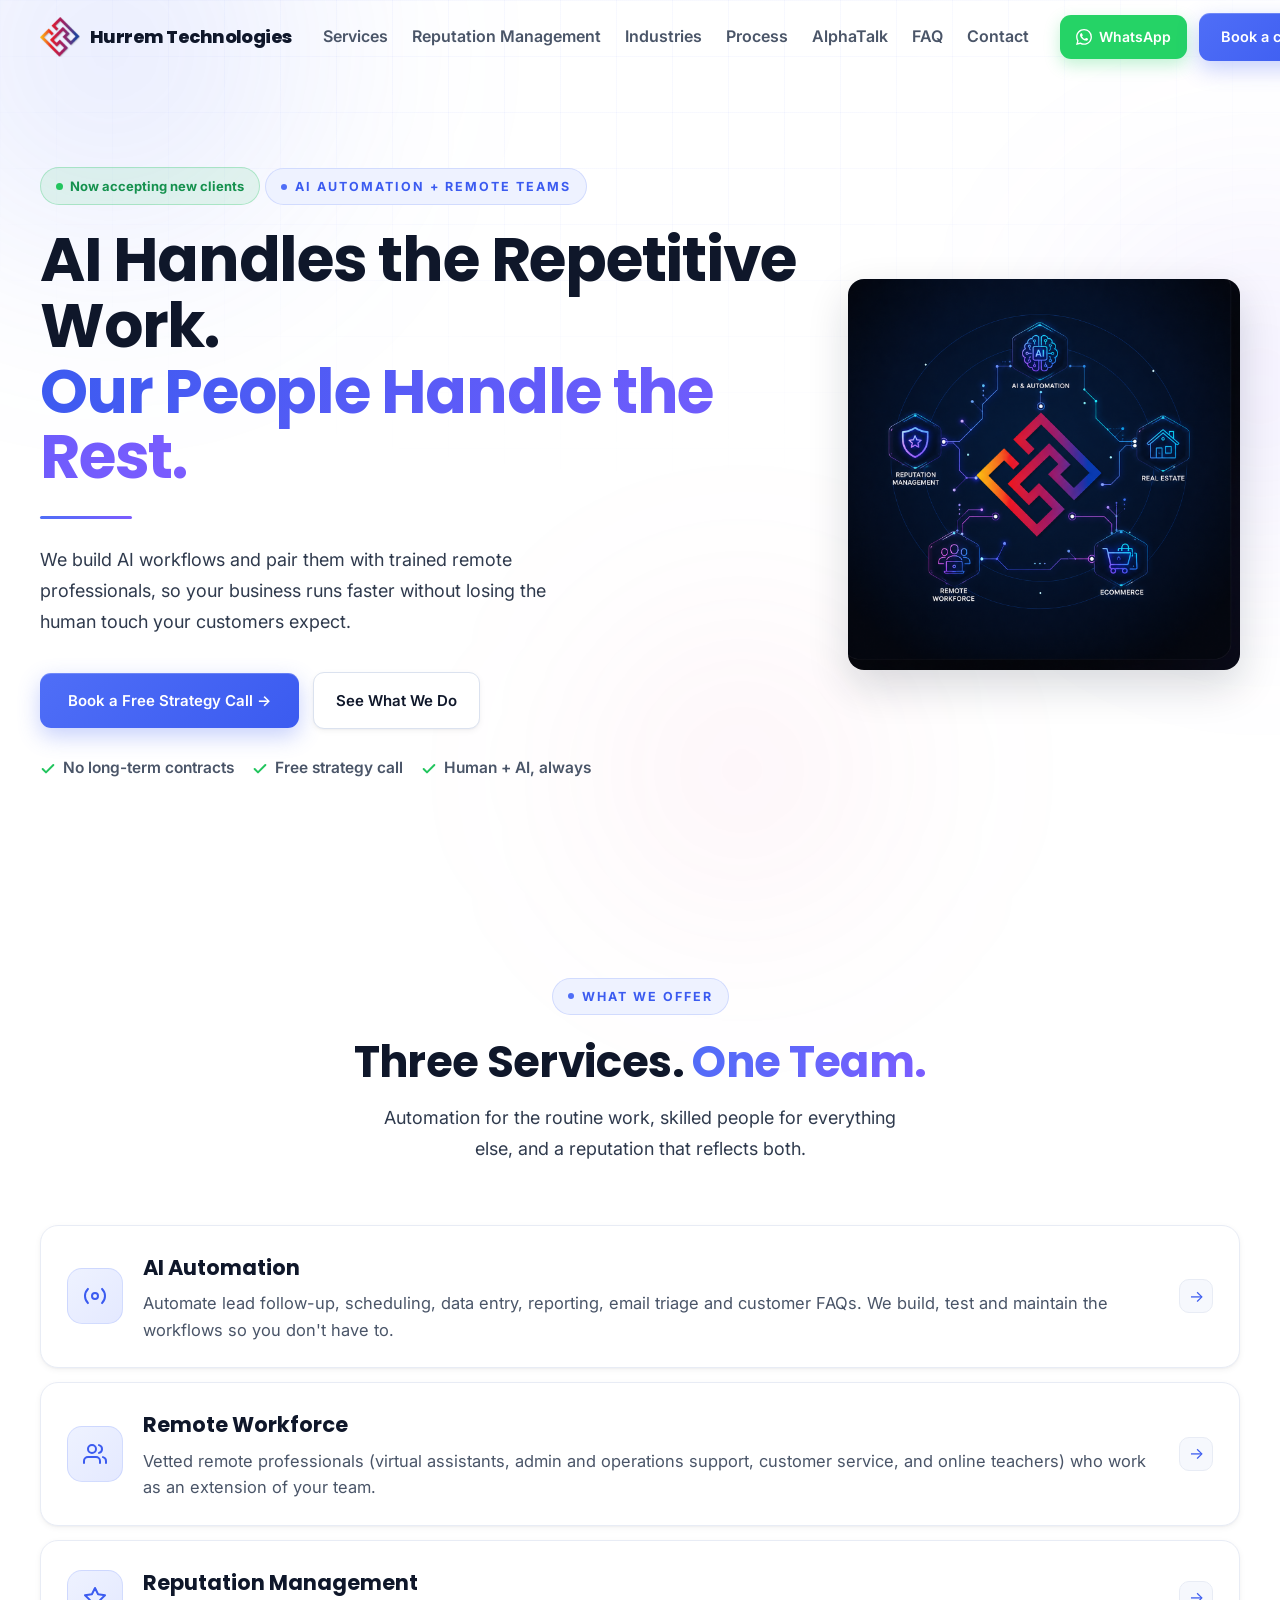
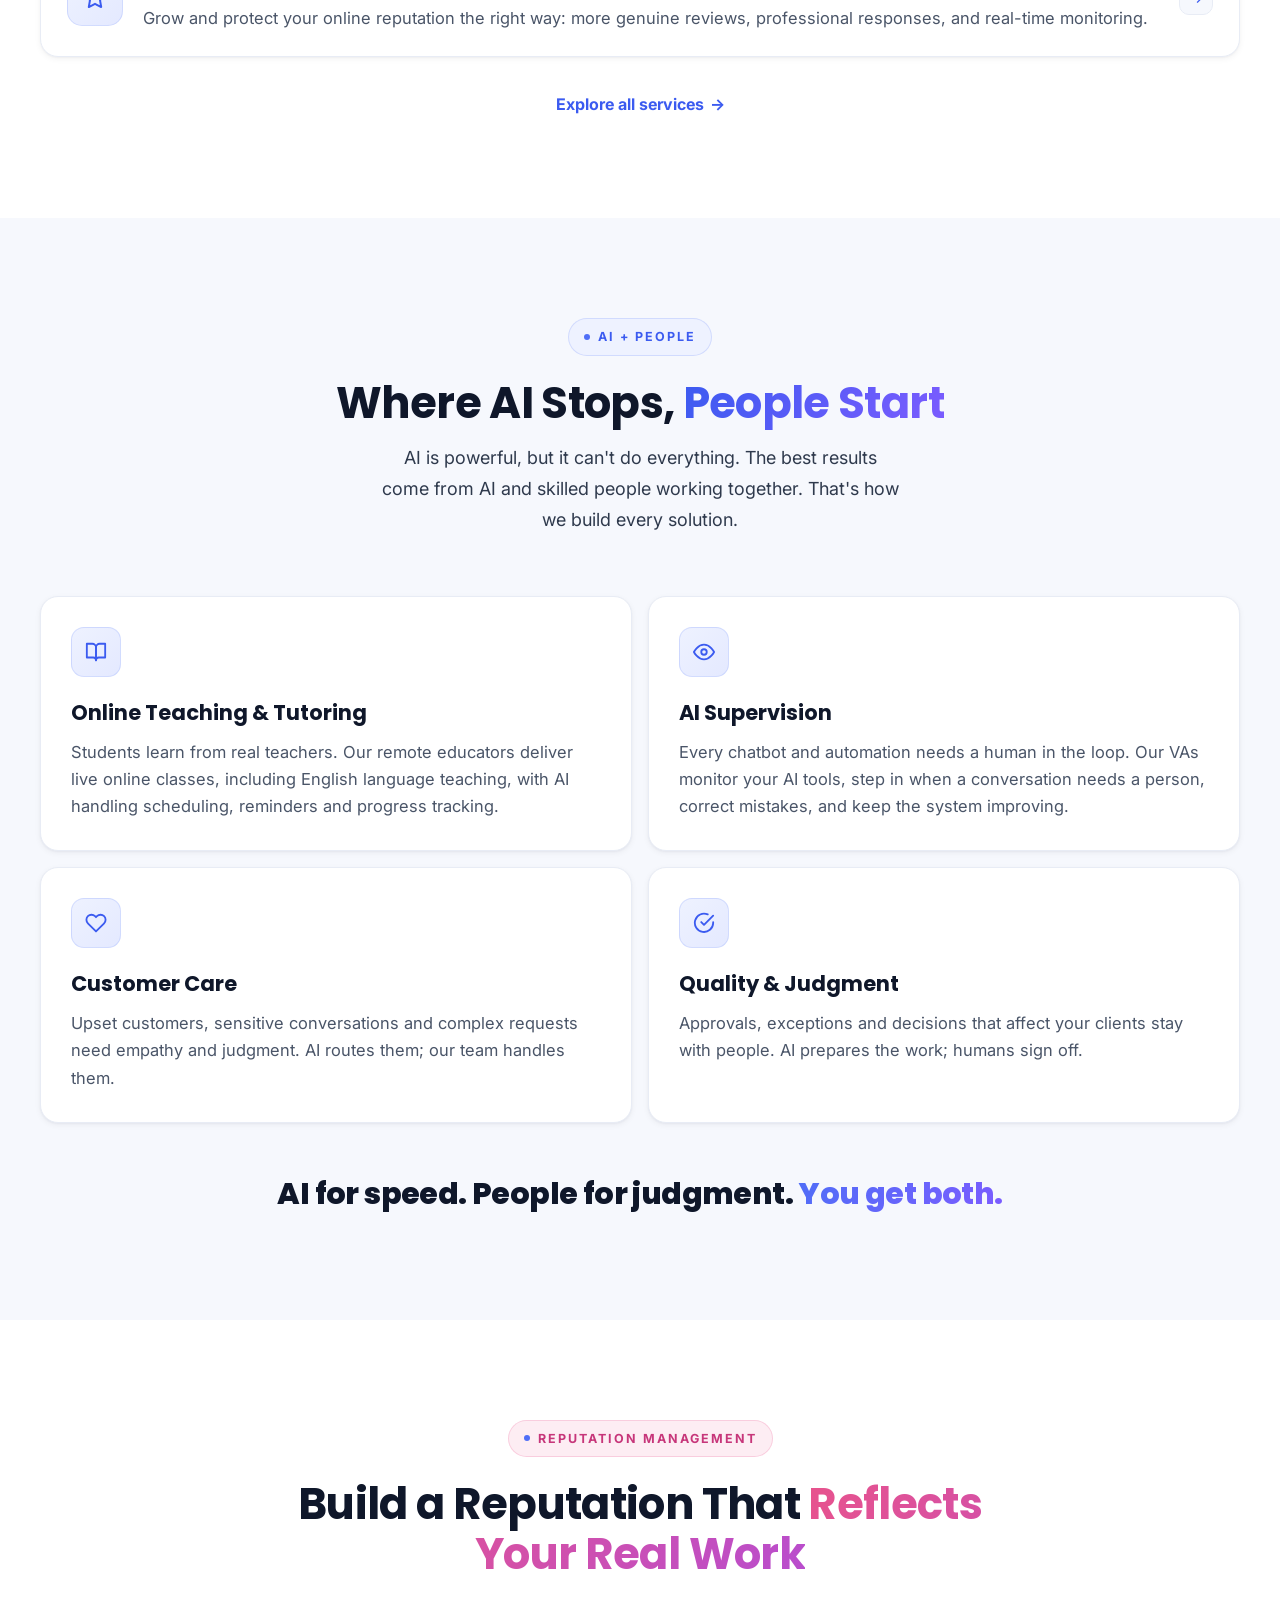
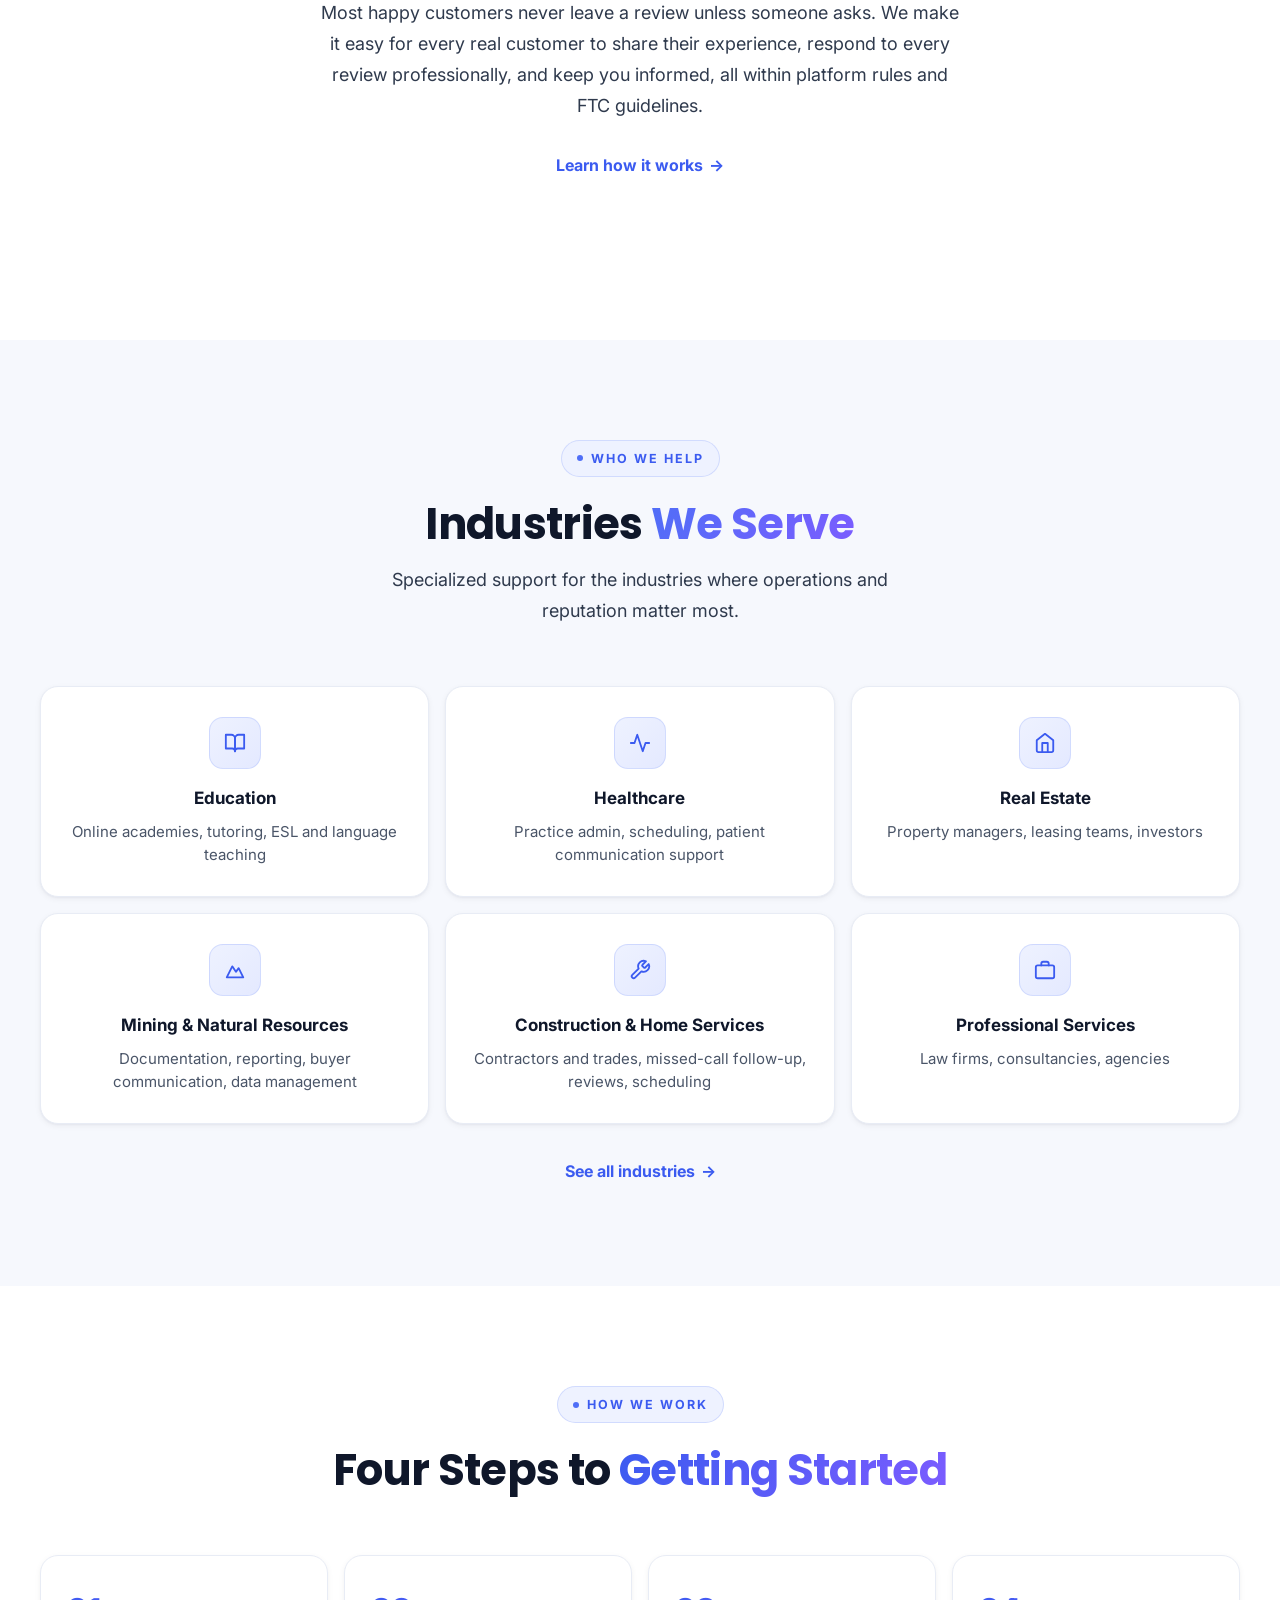
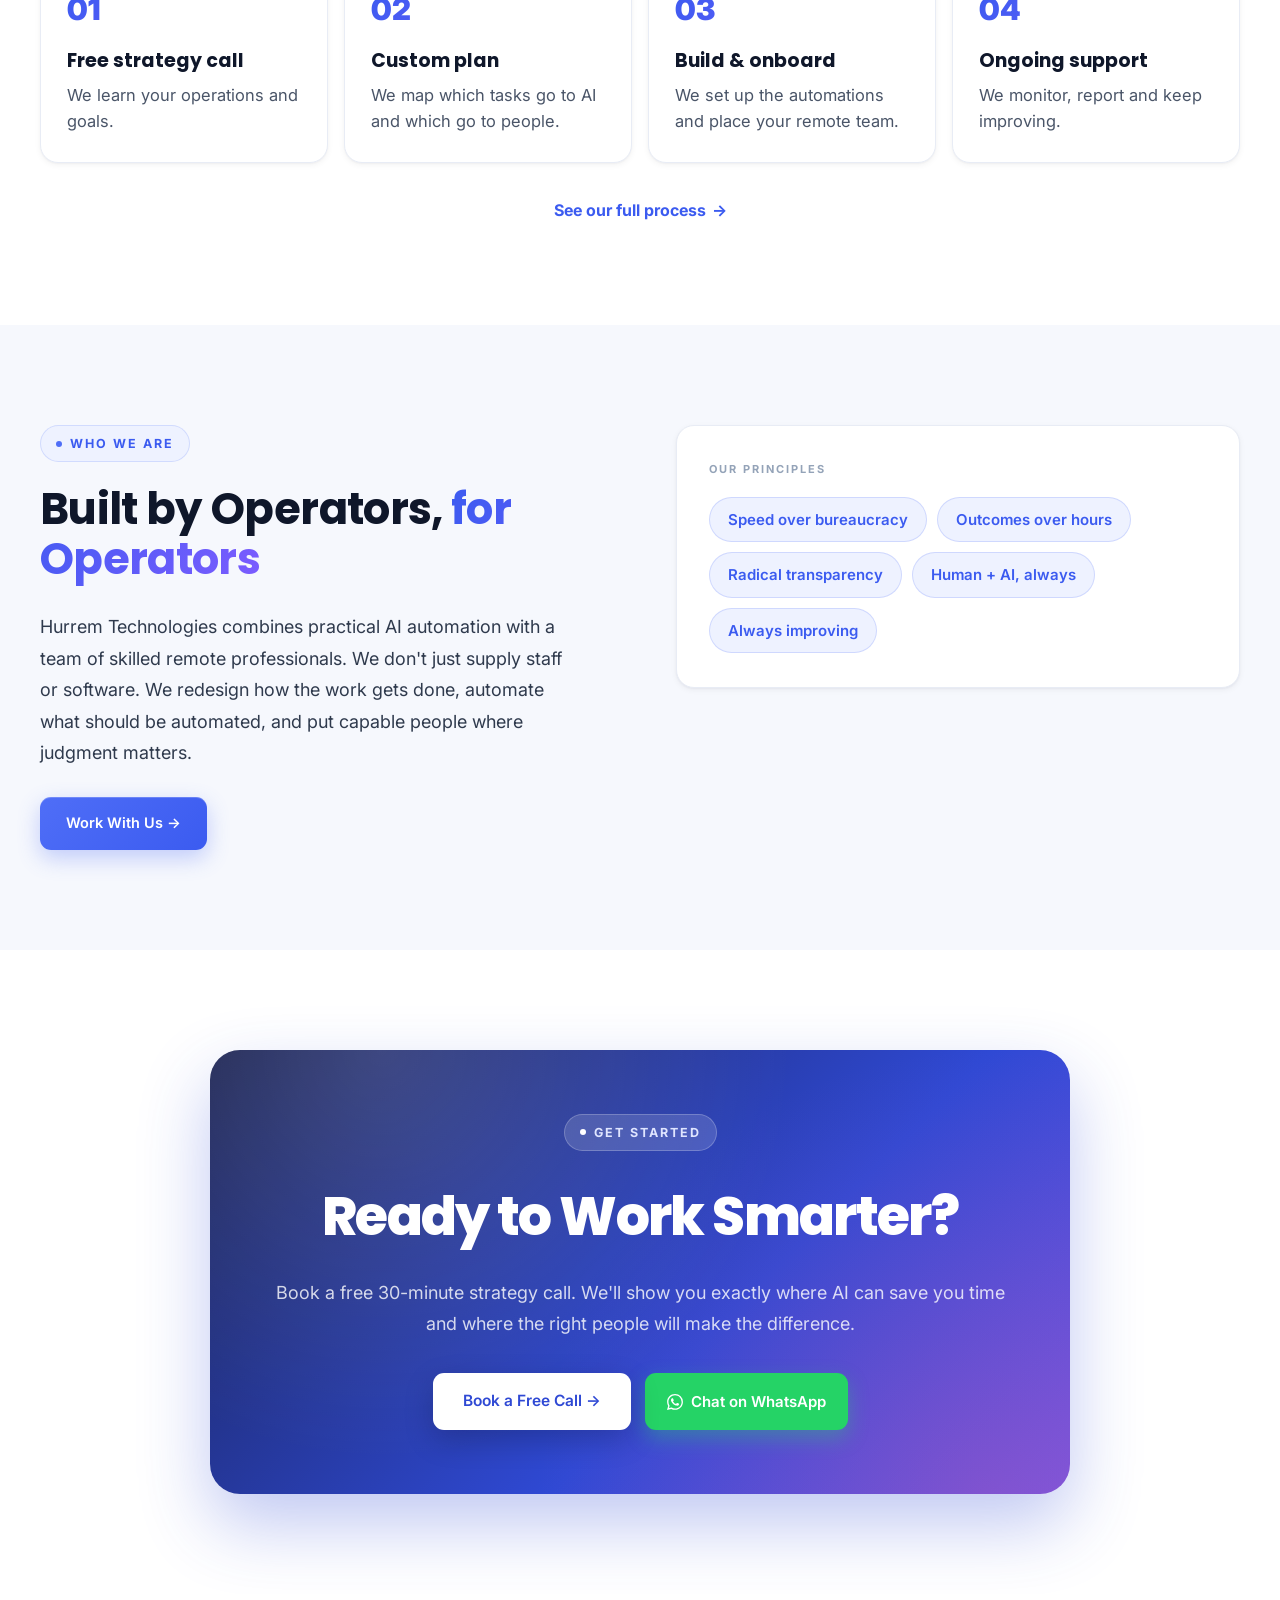
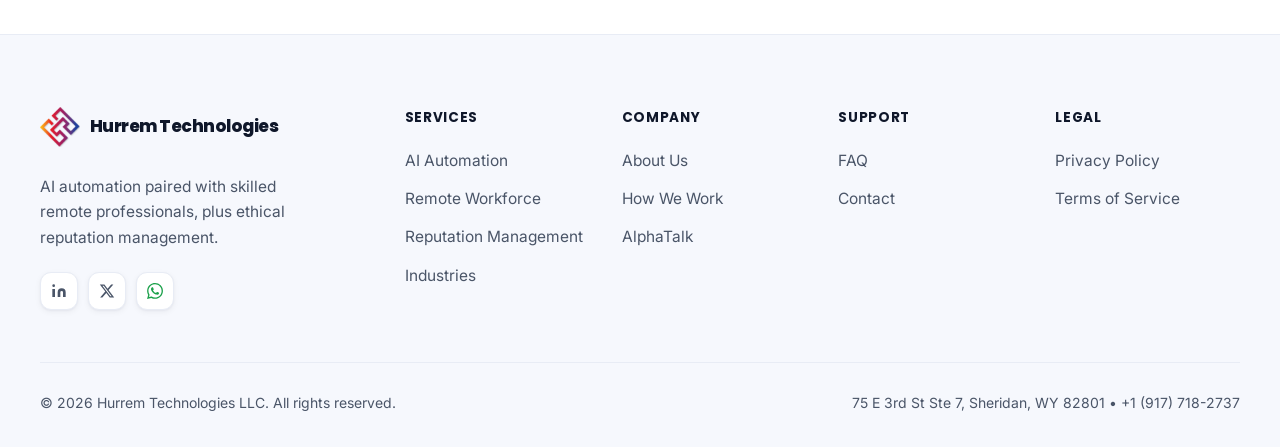
==== commit d64e234a: "Add AlphaTalk page (online hiring, job-seeker focused sub-brand) - New alphatalk.html: candidate-fac" ====
--- a/index.html
+++ b/index.html
@@ -3,20 +3,20 @@
 <head>
 <meta charset="UTF-8"/>
 <meta name="viewport" content="width=device-width,initial-scale=1"/>
-<title>AI Automation &amp; Virtual Assistants for Small Business | Hurrem</title>
-<meta name="description" content="Hurrem Technologies helps U.S. small business owners save hours with done-for-you AI automation, AI-supervised virtual assistants and reputation management."/>
+<title>Hurrem Technologies | AI Automation + Remote Teams</title>
+<meta name="description" content="AI automation paired with skilled remote professionals, plus ethical reputation management, for businesses in education, healthcare, real estate, mining and more."/>
 <meta name="keywords" content="AI automation, remote teams, virtual assistants, AI supervision, online teachers, reputation management, review management, business process automation"/>
 <meta name="robots" content="index, follow"/>
-<link rel="canonical" href="https://www.hurremtechnologies.com/"/>
+<link rel="canonical" href="https://hurremtechnologies.com/"/>
 <meta property="og:type" content="website"/>
-<meta property="og:url" content="https://www.hurremtechnologies.com/"/>
-<meta property="og:title" content="AI Automation &amp; Virtual Assistants for Small Business | Hurrem"/>
-<meta property="og:description" content="Hurrem Technologies helps U.S. small business owners save hours with done-for-you AI automation, AI-supervised virtual assistants and reputation management."/>
-<meta property="og:image" content="https://www.hurremtechnologies.com/assets/og-image.png"/>
+<meta property="og:url" content="https://hurremtechnologies.com/"/>
+<meta property="og:title" content="Hurrem Technologies | AI Automation + Remote Teams"/>
+<meta property="og:description" content="AI automation paired with skilled remote professionals, plus ethical reputation management, for businesses in education, healthcare, real estate, mining and more."/>
+<meta property="og:image" content="https://hurremtechnologies.com/assets/og-image.png"/>
 <meta property="og:site_name" content="Hurrem Technologies LLC"/>
 <meta name="twitter:card" content="summary_large_image"/>
-<meta name="twitter:title" content="AI Automation &amp; Virtual Assistants for Small Business | Hurrem"/>
-<meta name="twitter:description" content="Hurrem Technologies helps U.S. small business owners save hours with done-for-you AI automation, AI-supervised virtual assistants and reputation management."/>
+<meta name="twitter:title" content="Hurrem Technologies | AI Automation + Remote Teams"/>
+<meta name="twitter:description" content="AI automation paired with skilled remote professionals, plus ethical reputation management, for businesses in education, healthcare, real estate, mining and more."/>
 <!-- Google tag (gtag.js) -->
 <script async src="https://www.googletagmanager.com/gtag/js?id=G-JPX0Q8E571"></script>
 <script>window.dataLayer=window.dataLayer||[];function gtag(){dataLayer.push(arguments);}gtag('js',new Date());gtag('config','G-JPX0Q8E571');</script>
@@ -25,8 +25,8 @@
   "@context": "https://schema.org",
   "@type": "Organization",
   "name": "Hurrem Technologies LLC",
-  "url": "https://www.hurremtechnologies.com",
-  "logo": "https://www.hurremtechnologies.com/assets/logo-icon.png",
+  "url": "https://hurremtechnologies.com",
+  "logo": "https://hurremtechnologies.com/assets/logo-icon.png",
   "description": "AI automation paired with skilled remote professionals, plus ethical reputation management.",
   "address": {
     "@type": "PostalAddress",
@@ -49,74 +49,316 @@
   ]
 }
 </script>
-<meta name="theme-color" content="#EEF4F2"/>
-<link rel="icon" href="/favicon.ico" sizes="48x48"/>
-<link rel="icon" type="image/png" sizes="96x96" href="/favicon-96x96.png"/>
-<link rel="icon" type="image/png" sizes="192x192" href="/favicon-192x192.png"/>
-<link rel="apple-touch-icon" href="/apple-touch-icon.png"/>
-<link rel="preload" href="assets/fonts/google-sans-latin-wght-normal.woff2" as="font" type="font/woff2" crossorigin/>
-<link rel="stylesheet" href="assets/site.css?v=11"/>
-<script>document.documentElement.classList.add('js');</script>
+<link rel="preconnect" href="https://fonts.googleapis.com"/>
+<link rel="preconnect" href="https://fonts.gstatic.com" crossorigin/>
+<link href="https://fonts.googleapis.com/css2?family=Poppins:wght@400;500;600;700;800&family=Inter:wght@400;500;600;700&display=swap" rel="stylesheet"/>
+<style>
+:root{
+  --bg:#ffffff;--bg-soft:#f6f8fd;--bg-tint:#eef2fb;
+  --surface:#ffffff;--card:#ffffff;
+  --ink:#0f172a;--text:#2f3a4d;--muted:#4a5568;--muted-2:#94a3b8;
+  --border:#e8ecf5;--border-2:#dbe2ef;--border-glow:rgba(79,110,247,.4);
+  --blue:#4f6ef7;--blue-2:#3b5bf0;--blue-dark:#2f49d4;--blue-light:#6d86ff;--blue-wash:#eef2ff;
+  --accent:#7c5cff;--accent-2:#9b7fff;--accent-pink:#e8538c;--green:#22c55e;
+  --navy:#0b1020;
+  --radius:18px;--maxw:1760px;
+  --shadow-sm:0 1px 2px rgba(15,23,42,.04),0 2px 6px rgba(15,23,42,.05);
+  --shadow:0 6px 16px rgba(15,23,42,.06),0 16px 40px rgba(15,23,42,.08);
+  --shadow-lg:0 12px 32px rgba(15,23,42,.08),0 40px 80px rgba(15,23,42,.12);
+  --ease-out-expo:cubic-bezier(0.16,1,0.3,1)
+}
+*{margin:0;padding:0;box-sizing:border-box}
+html{scroll-behavior:smooth;font-size:16px}
+html,body{width:100%;max-width:100%;overflow-x:hidden}
+body{background:var(--bg);color:var(--text);font-family:'Plus Jakarta Sans',system-ui,sans-serif;line-height:1.7;font-size:17.5px;-webkit-font-smoothing:antialiased;-moz-osx-font-smoothing:grayscale}
+img{max-width:100%;display:block}
+a{color:inherit;text-decoration:none}
+button{font-family:inherit}
+.wrap{max-width:var(--maxw);margin:0 auto;padding:0 40px}
+section{position:relative;overflow:hidden}
+.bg-grid{position:fixed;inset:0;z-index:0;pointer-events:none;background-image:linear-gradient(rgba(79,110,247,.045) 1px,transparent 1px),linear-gradient(90deg,rgba(79,110,247,.045) 1px,transparent 1px);background-size:56px 56px;mask-image:radial-gradient(ellipse 70% 60% at 50% 0%,black 30%,transparent 90%);-webkit-mask-image:radial-gradient(ellipse 70% 60% at 50% 0%,black 30%,transparent 90%)}
+.orb{position:fixed;pointer-events:none;border-radius:50%;filter:blur(90px);z-index:0}
+.orb-1{width:620px;height:620px;background:radial-gradient(circle,rgba(79,110,247,.16),transparent 70%);top:-260px;left:-200px}
+.orb-2{width:520px;height:520px;background:radial-gradient(circle,rgba(124,92,255,.12),transparent 70%);top:14%;right:-240px}
+.orb-3{width:460px;height:460px;background:radial-gradient(circle,rgba(232,83,140,.08),transparent 70%);top:60%;left:40%}
+header{position:sticky;top:0;z-index:100;transition:background .3s,box-shadow .3s,border-color .3s;border-bottom:1px solid transparent}
+header.scrolled{background:rgba(255,255,255,.82);backdrop-filter:blur(20px) saturate(180%);-webkit-backdrop-filter:blur(20px) saturate(180%);border-bottom:1px solid var(--border);box-shadow:0 4px 24px rgba(15,23,42,.05)}
+.nav{display:flex;align-items:center;justify-content:space-between;gap:20px;height:74px;position:relative;z-index:1}
+.brand{display:flex;align-items:center;gap:10px;font-weight:800;font-size:18px;letter-spacing:-.03em;font-family:'Inter',sans-serif;color:var(--ink);flex:none}
+.brand .logo-mark{transition:transform .4s var(--ease-out-expo)}
+.brand:hover .logo-mark{transform:scale(1.07) rotate(-3deg)}
+.nav-links{display:flex;gap:2px;font-size:15.5px;margin-left:auto}
+.nav-links a{color:var(--muted);padding:8px 11px;border-radius:9px;transition:color .2s,background .2s;font-weight:600}
+.nav-links a:hover,.nav-links a.active{color:var(--ink);background:var(--blue-wash)}
+.nav-right{display:flex;align-items:center;gap:12px}
+.btn-whatsapp{display:inline-flex;align-items:center;gap:7px;background:#25d366;color:#fff;font-weight:600;font-size:14px;padding:10px 16px;border-radius:11px;border:none;cursor:pointer;transition:transform .15s var(--ease-out-expo),box-shadow .2s,background .2s;box-shadow:0 6px 16px rgba(37,211,102,.28);font-family:inherit}
+.btn-whatsapp:hover{background:#1ebe5d;transform:translateY(-2px);box-shadow:0 10px 24px rgba(37,211,102,.38)}
+.btn-whatsapp svg{flex:none}
+.btn{display:inline-flex;align-items:center;gap:8px;justify-content:center;font-weight:600;font-size:14.5px;border-radius:11px;cursor:pointer;border:none;transition:transform .15s var(--ease-out-expo),box-shadow .2s,background .2s,border-color .2s;position:relative;overflow:hidden}
+.btn-primary{background:linear-gradient(135deg,var(--blue),var(--blue-2));color:#fff;padding:12px 22px;box-shadow:0 8px 22px rgba(79,110,247,.32),inset 0 1px 0 rgba(255,255,255,.2)}
+.btn-primary:hover{transform:translateY(-2px);box-shadow:0 14px 34px rgba(79,110,247,.42)}
+.btn-primary:active{transform:translateY(0)}
+.btn-ghost{background:#fff;color:var(--ink);padding:12px 20px;border:1px solid var(--border-2);box-shadow:var(--shadow-sm)}
+.btn-ghost:hover{background:var(--bg-soft);border-color:var(--blue-light);transform:translateY(-2px)}
+.menu-toggle{display:none;background:#fff;border:1px solid var(--border-2);color:var(--ink);width:42px;height:42px;border-radius:11px;cursor:pointer;align-items:center;justify-content:center;transition:background .2s,border-color .2s;box-shadow:var(--shadow-sm)}
+.menu-toggle:hover{background:var(--bg-soft);border-color:var(--blue-light)}
+.menu-toggle svg{transition:transform .3s var(--ease-out-expo)}
+.menu-toggle.open svg.bars{display:none}
+.menu-toggle.open svg.x-icon{display:block}
+.menu-toggle svg.x-icon{display:none}
+.eyebrow{display:inline-flex;align-items:center;gap:8px;color:var(--blue-2);font-weight:700;font-size:12px;letter-spacing:.16em;text-transform:uppercase;margin-bottom:22px;padding:7px 15px;border-radius:999px;background:var(--blue-wash);border:1px solid rgba(79,110,247,.18)}
+.eyebrow::before{content:'';width:6px;height:6px;background:var(--blue);border-radius:50%;animation:pulse-dot 2s ease-in-out infinite}
+@keyframes pulse-dot{0%,100%{opacity:1;transform:scale(1)}50%{opacity:.5;transform:scale(.6)}}
+h1.hero-title{font-family:'Inter',sans-serif;font-size:clamp(46px,5.8vw,86px);font-weight:900;line-height:1.02;letter-spacing:-.035em;color:var(--ink)}
+h1.page-title{font-family:'Inter',sans-serif;font-size:clamp(42px,6vw,84px);font-weight:900;line-height:1;letter-spacing:-.04em;color:var(--ink)}
+h2.sec-title{font-family:'Inter',sans-serif;font-size:clamp(36px,4.8vw,62px);font-weight:800;line-height:1.05;letter-spacing:-.03em;color:var(--ink)}
+.gradient-text{background:linear-gradient(120deg,var(--blue-2),var(--accent));-webkit-background-clip:text;background-clip:text;color:transparent}
+.gradient-text-accent{background:linear-gradient(120deg,var(--blue),var(--accent));-webkit-background-clip:text;background-clip:text;color:transparent}
+.gradient-text-rep{background:linear-gradient(120deg,#e8538c,#b84dce);-webkit-background-clip:text;background-clip:text;color:transparent}
+.lead{color:var(--text);font-size:20px;line-height:1.7;max-width:520px}
+.divider{width:92px;height:3px;background:linear-gradient(90deg,var(--blue),var(--accent));border-radius:3px;margin:26px 0}
+.text-link{color:var(--blue-2);font-weight:700;font-size:15px;display:inline-flex;align-items:center;gap:6px;transition:gap .2s,color .2s}
+.text-link .arrow{transition:transform .2s}
+.text-link:hover{gap:10px;color:var(--blue-dark)}
+.text-link:hover .arrow{transform:translateX(4px)}
+.grid2{display:grid;grid-template-columns:1fr 1fr;gap:72px;align-items:center}
+.reveal{opacity:0;transform:translateY(30px);transition:opacity .7s var(--ease-out-expo),transform .7s var(--ease-out-expo)}
+.reveal.visible{opacity:1;transform:translateY(0)}
+.reveal-left{opacity:0;transform:translateX(-30px);transition:opacity .7s var(--ease-out-expo),transform .7s var(--ease-out-expo)}
+.reveal-left.visible{opacity:1;transform:translateX(0)}
+.reveal-right{opacity:0;transform:translateX(30px);transition:opacity .7s var(--ease-out-expo),transform .7s var(--ease-out-expo)}
+.reveal-right.visible{opacity:1;transform:translateX(0)}
+.reveal-scale{opacity:0;transform:scale(.96);transition:opacity .6s var(--ease-out-expo),transform .6s var(--ease-out-expo)}
+.reveal-scale.visible{opacity:1;transform:scale(1)}
+.stagger>*{opacity:0;transform:translateY(22px);transition:opacity .6s var(--ease-out-expo),transform .6s var(--ease-out-expo)}
+.stagger.visible>*:nth-child(1){opacity:1;transform:none;transition-delay:.05s}
+.stagger.visible>*:nth-child(2){opacity:1;transform:none;transition-delay:.1s}
+.stagger.visible>*:nth-child(3){opacity:1;transform:none;transition-delay:.15s}
+.stagger.visible>*:nth-child(4){opacity:1;transform:none;transition-delay:.2s}
+.stagger.visible>*:nth-child(5){opacity:1;transform:none;transition-delay:.25s}
+.stagger.visible>*:nth-child(6){opacity:1;transform:none;transition-delay:.3s}
+#hero{padding:92px 0 96px}
+#hero .grid2{grid-template-columns:1.32fr .68fr;gap:48px}
+.hero-visual-wrap{position:relative;animation:heroFloat 6s ease-in-out infinite}
+@keyframes heroFloat{0%,100%{transform:translateY(0)}50%{transform:translateY(-12px)}}
+.visual{display:flex;align-items:center;justify-content:center;background:none;box-shadow:none;border:none;border-radius:0;padding:0;position:relative}
+
+.visual img{width:100%;height:auto;position:relative;z-index:1;border-radius:16px;box-shadow:0 16px 40px rgba(15,23,42,.16)}
+.hero-cta{display:flex;align-items:center;gap:14px;margin-top:34px;flex-wrap:wrap}
+.hero-badge{display:inline-flex;align-items:center;gap:7px;background:rgba(34,197,94,.1);border:1px solid rgba(34,197,94,.28);color:#15914e;font-size:13px;font-weight:700;padding:7px 15px;border-radius:999px;margin-bottom:20px}
+.hero-badge::before{content:'';width:7px;height:7px;border-radius:50%;background:#22c55e;animation:pulse-dot 1.5s ease-in-out infinite}
+.hero-trust{display:flex;align-items:center;gap:18px;margin-top:26px;flex-wrap:wrap;color:var(--muted);font-size:13.5px;font-weight:600}
+.hero-trust span{display:inline-flex;align-items:center;gap:7px}
+.hero-trust svg{color:var(--green);flex:none}
+.service-card{display:flex;align-items:center;gap:20px;background:var(--card);border:1px solid var(--border);border-radius:18px;padding:24px 26px;margin-bottom:14px;transition:transform .25s var(--ease-out-expo),border-color .25s,box-shadow .25s;cursor:pointer;position:relative;overflow:hidden;box-shadow:var(--shadow-sm)}
+.service-card:hover{transform:translateY(-4px);border-color:var(--border-glow);box-shadow:var(--shadow)}
+.svc-icon{width:56px;height:56px;border-radius:15px;background:linear-gradient(135deg,var(--blue-wash),#e4e9ff);border:1px solid rgba(79,110,247,.16);display:flex;align-items:center;justify-content:center;flex:none;color:var(--blue-2);transition:transform .25s var(--ease-out-expo)}
+.service-card:hover .svc-icon{transform:scale(1.08) rotate(-4deg)}
+.svc-body{flex:1}
+.svc-body h3{font-size:21px;font-weight:700;margin-bottom:5px;font-family:'Inter',sans-serif;color:var(--ink)}
+.svc-body p{color:var(--muted);font-size:16px;line-height:1.6}
+.svc-arrow{width:34px;height:34px;border-radius:10px;background:var(--bg-soft);border:1px solid var(--border);display:flex;align-items:center;justify-content:center;color:var(--blue-2);font-size:16px;flex:none;transition:background .2s,color .2s,transform .2s}
+.service-card:hover .svc-arrow{background:var(--blue);border-color:var(--blue);color:#fff;transform:translateX(3px)}
+.ind-grid{display:grid;grid-template-columns:repeat(3,1fr);gap:16px;margin-top:40px}
+.ind-card{background:var(--card);border:1px solid var(--border);border-radius:18px;padding:30px 24px;text-align:center;transition:transform .25s var(--ease-out-expo),border-color .25s,box-shadow .25s;cursor:pointer;position:relative;overflow:hidden;box-shadow:var(--shadow-sm)}
+.ind-card::after{content:'';position:absolute;bottom:0;left:0;right:0;height:3px;background:linear-gradient(90deg,var(--blue),var(--accent));transform:scaleX(0);transition:transform .3s var(--ease-out-expo);transform-origin:left}
+.ind-card:hover{transform:translateY(-6px);border-color:var(--border-glow);box-shadow:var(--shadow)}
+.ind-card:hover::after{transform:scaleX(1)}
+.ind-card .ico{width:52px;height:52px;border-radius:14px;background:linear-gradient(135deg,var(--blue-wash),#e4e9ff);border:1px solid rgba(79,110,247,.16);color:var(--blue-2);margin:0 auto 14px;display:flex;align-items:center;justify-content:center;transition:transform .25s var(--ease-out-expo)}
+.ind-card:hover .ico{transform:scale(1.1) rotate(-6deg)}
+.ind-card span{font-weight:700;font-size:17px;font-family:'Inter',sans-serif;color:var(--ink)}
+.ind-sub{color:var(--muted);font-size:14px;line-height:1.5;margin-top:8px}
+.stat{background:var(--card);border:1px solid var(--border);border-radius:18px;padding:28px 26px;transition:transform .25s var(--ease-out-expo),border-color .25s,box-shadow .25s;position:relative;overflow:hidden;box-shadow:var(--shadow-sm)}
+.stat:hover{transform:translateY(-4px);border-color:var(--border-glow);box-shadow:var(--shadow)}
+.stat .big{font-size:30px;font-weight:900;font-family:'Inter',sans-serif;background:linear-gradient(135deg,var(--blue-2),var(--accent));-webkit-background-clip:text;background-clip:text;color:transparent}
+.stat h3{font-size:18.5px;font-weight:700;margin:10px 0 6px;font-family:'Inter',sans-serif;color:var(--ink)}
+.stat p{color:var(--muted);font-size:15px;line-height:1.55}
+.steps4{display:grid;grid-template-columns:repeat(4,1fr);gap:16px}
+.duo-grid{display:grid;grid-template-columns:repeat(2,1fr);gap:16px}
+.duo-card{background:var(--card);border:1px solid var(--border);border-radius:18px;padding:30px;transition:transform .25s var(--ease-out-expo),border-color .25s,box-shadow .25s;box-shadow:var(--shadow-sm)}
+.duo-card:hover{transform:translateY(-4px);border-color:var(--border-glow);box-shadow:var(--shadow)}
+.duo-card .svc-icon{width:50px;height:50px;border-radius:13px;margin-bottom:18px}
+.duo-card h3{font-size:21px;font-weight:700;margin-bottom:8px;font-family:'Inter',sans-serif;color:var(--ink)}
+.duo-card p{color:var(--muted);font-size:16px;line-height:1.65}
+.duo-close{text-align:center;margin-top:46px;font-family:'Inter',sans-serif;font-size:clamp(20px,2.4vw,30px);font-weight:800;letter-spacing:-.02em;color:var(--ink)}
+#about{padding:100px 0}
+.values-label{color:var(--muted-2);font-size:11px;letter-spacing:.18em;text-transform:uppercase;margin:0 0 18px;font-weight:700}
+.tags{display:flex;flex-wrap:wrap;gap:10px}
+.tag{padding:9px 18px;border-radius:999px;border:1px solid rgba(79,110,247,.2);background:var(--blue-wash);font-size:13.5px;font-weight:600;color:var(--blue-2);transition:background .2s,border-color .2s,transform .2s;cursor:default}
+.tag:hover{background:#e4e9ff;transform:translateY(-2px)}
+#about .content p{color:var(--text);font-size:16.5px;line-height:1.75;margin-bottom:20px;max-width:540px}
+.cta-strip{padding:100px 0}
+.cta-strip-inner{text-align:center;max-width:860px;margin:0 auto;background:linear-gradient(135deg,#192150,#2f49d4 60%,#6d55e6);border-radius:30px;padding:64px 48px;position:relative;overflow:hidden;box-shadow:0 30px 70px rgba(47,73,212,.3)}
+.cta-strip-inner::before{content:'';position:absolute;inset:0;background:radial-gradient(circle at 20% 0%,rgba(255,255,255,.14),transparent 50%),radial-gradient(circle at 90% 100%,rgba(232,83,140,.22),transparent 50%);pointer-events:none}
+.cta-strip-inner>*{position:relative;z-index:1}
+.cta-strip-inner .eyebrow{background:rgba(255,255,255,.14);border-color:rgba(255,255,255,.22);color:#dfe5ff}
+.cta-strip-inner .eyebrow::before{background:#fff}
+.cta-strip-inner h2{font-family:'Inter',sans-serif;font-size:clamp(32px,4vw,52px);font-weight:800;letter-spacing:-.03em;margin-bottom:16px;color:#fff}
+.cta-strip-inner p{color:rgba(255,255,255,.8);font-size:17px;margin-bottom:34px;line-height:1.7}
+.cta-strip-btns{display:flex;justify-content:center;gap:14px;flex-wrap:wrap}
+.cta-strip-inner .btn-primary{background:#fff;color:var(--blue-dark);box-shadow:0 10px 30px rgba(0,0,0,.2)}
+.cta-strip-inner .btn-primary:hover{background:#f0f3ff}
+.sec-header{text-align:center;max-width:680px;margin:0 auto 60px}
+.sec-header .lead{margin:16px auto 0;text-align:center}
+footer{border-top:1px solid var(--border);padding:72px 0 32px;margin-top:40px;background:var(--bg-soft);position:relative;z-index:1}
+.foot-grid{display:grid;grid-template-columns:1.8fr 1fr 1fr 1fr 1fr;gap:32px}
+.foot-about .brand{font-size:17px;display:inline-flex}
+.foot-about p{color:var(--muted);font-size:14px;line-height:1.65;margin:18px 0 22px;max-width:260px}
+.socials{display:flex;gap:10px}
+.social{width:38px;height:38px;border-radius:11px;background:#fff;border:1px solid var(--border);display:flex;align-items:center;justify-content:center;color:var(--muted);transition:color .2s,border-color .2s,transform .2s,box-shadow .2s;box-shadow:var(--shadow-sm)}
+.social:hover{color:var(--blue-2);border-color:var(--blue-light);transform:translateY(-2px);box-shadow:var(--shadow)}
+.foot-col h5{font-size:13px;font-weight:700;margin-bottom:18px;letter-spacing:.05em;text-transform:uppercase;color:var(--ink)}
+.foot-col a{display:block;color:var(--muted);font-size:14px;margin-bottom:12px;transition:color .2s;width:fit-content}
+.foot-col a:hover{color:var(--blue-2)}
+.foot-bottom{display:flex;align-items:center;justify-content:space-between;flex-wrap:wrap;gap:12px;border-top:1px solid var(--border);margin-top:52px;padding-top:28px;color:var(--muted);font-size:13px}
+.highlight{color:var(--blue-2)}
+.mobile-menu{display:none;flex-direction:column;gap:2px;padding:12px 20px 20px;border-bottom:1px solid var(--border);background:rgba(255,255,255,.97);backdrop-filter:blur(20px);-webkit-backdrop-filter:blur(20px)}
+.mobile-menu.open{display:flex;animation:slideDown .25s var(--ease-out-expo)}
+@keyframes slideDown{from{opacity:0;transform:translateY(-8px)}to{opacity:1;transform:translateY(0)}}
+.mobile-menu a{color:var(--text);padding:13px 14px;font-size:15.5px;font-weight:600;border-radius:10px;transition:color .2s,background .2s}
+.mobile-menu a:hover{color:var(--ink);background:var(--blue-wash)}
+.mobile-menu .m-cta{margin-top:10px;padding:14px;background:linear-gradient(135deg,var(--blue),var(--blue-2));color:#fff;border-radius:12px;font-weight:700;text-align:center}
+[id]{scroll-margin-top:96px}
+@media(max-width:1240px){.nav-links{display:none}.menu-toggle{display:flex}.wrap{padding:0 32px}}
+@media(max-width:1024px){.grid2{gap:48px}#hero .grid2{grid-template-columns:1fr}.hero-visual-wrap{order:-1;max-width:440px;margin:0 auto}.steps4{grid-template-columns:repeat(2,1fr)}}
+@media(max-width:980px){.btn-whatsapp span{display:none}.btn-whatsapp{padding:10px 11px}.nav-right .btn-primary{display:none}.grid2{grid-template-columns:1fr;gap:40px}.ind-grid{grid-template-columns:repeat(2,1fr)}.foot-grid{grid-template-columns:1fr 1fr}}
+@media(max-width:640px){
+  .wrap{padding:0 18px}
+  main section{padding-top:60px!important;padding-bottom:60px!important}
+  #hero{padding:40px 0 56px!important}
+  .cta-strip{padding:56px 0!important}
+  #about{padding:60px 0!important}
+  .ind-grid{grid-template-columns:1fr}
+  .duo-grid,.steps4{grid-template-columns:1fr}
+  .foot-grid{grid-template-columns:1fr 1fr}
+  h1.hero-title{font-size:clamp(32px,8.6vw,46px)!important}
+  h1.page-title{font-size:clamp(28px,8vw,44px)!important}
+  h2.sec-title{font-size:clamp(25px,7vw,38px)!important}
+  .lead{font-size:15.5px;max-width:100%}
+  .hero-cta{flex-direction:column;gap:10px;align-items:stretch}
+  .hero-cta .btn,.hero-cta a{width:100%!important;justify-content:center;text-align:center;box-sizing:border-box}
+  .hero-trust{gap:12px 18px;font-size:12.5px}
+  .hero-visual-wrap{max-width:340px}
+  .visual{padding:0}
+  .service-card{padding:18px 18px;gap:14px}
+  .svc-icon{width:48px;height:48px}
+  .svc-body h3{font-size:16.5px}
+  .svc-arrow{display:none}
+  .duo-card{padding:24px 20px}
+  .duo-close{margin-top:30px}
+  .cta-strip-inner{padding:44px 24px;border-radius:24px}
+  .sec-header{margin-bottom:40px}
+  .grid2{gap:28px}
+  .foot-bottom{flex-direction:column;text-align:center;gap:8px}
+  .cta-strip-btns{flex-direction:column;gap:10px}
+  .cta-strip-btns .btn,.cta-strip-btns a{width:100%!important;justify-content:center}
+}
+@media(max-width:420px){.foot-grid{grid-template-columns:1fr}}
+.nav-links a,.nav-right .btn,.brand{white-space:nowrap}
+
+@media(min-width:641px){
+.lead{font-size:19.5px!important}
+h1.hero-title,h1.page-title{font-size:clamp(46px,5.6vw,88px)!important}
+h2.sec-title{font-size:clamp(34px,4.6vw,60px)!important}
+.svc-body h3,.duo-card h3{font-size:21px!important}
+.svc-body p,.duo-card p{font-size:16px!important}
+.ind-card span{font-size:17px!important}
+.ind-sub{font-size:14.5px!important}
+.stat h3{font-size:19px!important}
+.stat p{font-size:15.5px!important}
+.nav-links{font-size:15.5px!important}
+.cta-strip-inner h2{font-size:clamp(34px,4.2vw,56px)!important}
+.cta-strip-inner p{font-size:18px!important}
+}
+
+@media(min-width:641px){
+.nav-links,.nav-links a{font-size:16px!important}
+.svc-body p,.duo-card p,.stat p{font-size:16.5px!important}
+#about .content p,#about .content p{font-size:18px!important}
+.lead{font-size:20px!important}
+.tag{font-size:15px!important}
+.text-link{font-size:16px!important}
+.hero-trust{font-size:15.5px!important}
+.ind-sub{font-size:15px!important}
+.foot-col a,.foot-about p{font-size:15.5px!important}
+.foot-col h5{font-size:13.5px!important}
+.foot-bottom{font-size:14px!important}
+.eyebrow{font-size:12.5px!important}
+}
+
+body{font-family:'Inter',system-ui,sans-serif!important}
+h1,h2,h3,h4,h5,.hero-title,.page-title,.sec-title,.brand,.duo-close,.cta-strip-inner h2,.svc-body h3,.duo-card h3,.stat h3,.tier,.svc-detail h3,.ind-detail-card h3,.detail-card h3,.step-card h4,.rep-card h3,.faq-q{font-family:'Poppins','Inter',sans-serif!important}
+@media(min-width:641px){
+h1.hero-title{font-size:clamp(42px,4.8vw,70px)!important;font-weight:700!important;line-height:1.07!important;letter-spacing:-.02em!important}
+h1.page-title{font-size:clamp(38px,4.4vw,60px)!important;font-weight:700!important;line-height:1.07!important;letter-spacing:-.02em!important}
+h2.sec-title{font-size:clamp(30px,3.4vw,46px)!important;font-weight:700!important;line-height:1.14!important;letter-spacing:-.015em!important}
+.lead{font-size:18px!important;line-height:1.72!important;font-weight:400!important}
+}
+</style>
 </head>
 <body>
-<a class="skip" href="#main">Skip to content</a>
-<div class="grain" aria-hidden="true"></div>
-
-<header class="site-header" id="site-header">
+<div class="bg-grid" aria-hidden="true"></div>
+<div class="orb orb-1" aria-hidden="true"></div>
+<div class="orb orb-2" aria-hidden="true"></div>
+<div class="orb orb-3" aria-hidden="true"></div>
+
+<header id="site-header">
   <div class="wrap nav">
-    <a href="/" class="brand">
-      <img src="assets/logo-icon.png" class="logo-mark" alt="" width="30" height="30">
+    <a href="index.html" class="brand">
+      <img src="assets/logo-icon.png" class="logo-mark" alt="Hurrem Technologies" width="40" height="40">
       Hurrem Technologies
     </a>
     <nav class="nav-links" aria-label="Main navigation">
-      <a href="/services">Services</a>
-      <a href="/reputation">Reputation Management</a>
-      <a href="/industries">Industries</a>
-      <a href="/process">Process</a>
-      <a href="/faq">FAQ</a>
-      <a href="/contact">Contact</a>
+      <a href="services.html">Services</a>
+      <a href="reputation.html">Reputation Management</a>
+      <a href="industries.html">Industries</a>
+      <a href="process.html">Process</a><a href="alphatalk.html">AlphaTalk</a>
+      <a href="faq.html">FAQ</a>
+      <a href="contact.html">Contact</a>
     </nav>
     <div class="nav-right">
       <a class="btn-whatsapp" href="https://wa.me/19177182737" target="_blank" rel="noopener" aria-label="WhatsApp">
         <svg width="16" height="16" viewBox="0 0 24 24" fill="currentColor"><path d="M17.472 14.382c-.297-.149-1.758-.867-2.03-.967-.273-.099-.471-.148-.67.15-.197.297-.767.966-.94 1.164-.173.199-.347.223-.644.075-.297-.15-1.255-.463-2.39-1.475-.883-.788-1.48-1.761-1.653-2.059-.173-.297-.018-.458.13-.606.134-.133.298-.347.446-.52.149-.174.198-.298.298-.497.099-.198.05-.371-.025-.52-.075-.149-.669-1.612-.916-2.207-.242-.579-.487-.5-.669-.51-.173-.008-.371-.01-.57-.01-.198 0-.52.074-.792.372-.272.297-1.04 1.016-1.04 2.479 0 1.462 1.065 2.875 1.213 3.074.149.198 2.096 3.2 5.077 4.487.709.306 1.262.489 1.694.625.712.227 1.36.195 1.871.118.571-.085 1.758-.719 2.006-1.413.248-.694.248-1.289.173-1.413-.074-.124-.272-.198-.57-.347m-5.421 7.403h-.004a9.87 9.87 0 0 1-5.031-1.378l-.361-.214-3.741.982.998-3.648-.235-.374a9.86 9.86 0 0 1-1.51-5.26c.001-5.45 4.436-9.884 9.888-9.884 2.64 0 5.122 1.03 6.988 2.898a9.825 9.825 0 0 1 2.893 6.994c-.003 5.45-4.437 9.884-9.885 9.884m8.413-18.297A11.815 11.815 0 0 0 12.05 0C5.495 0 .16 5.335.157 11.892c0 2.096.547 4.142 1.588 5.945L.057 24l6.305-1.654a11.882 11.882 0 0 0 5.683 1.448h.005c6.554 0 11.89-5.335 11.893-11.893a11.821 11.821 0 0 0-3.48-8.413z"/></svg>
         <span>WhatsApp</span>
       </a>
-      <a href="/contact" class="btn btn-primary">Book a call →</a>
-      <button class="menu-toggle" id="menuBtn" aria-label="Toggle menu" aria-expanded="false" aria-controls="mobileMenu">
-        <svg class="bars" width="18" height="18" viewBox="0 0 24 24" fill="none" stroke="currentColor" stroke-width="1.4" stroke-linecap="round"><line x1="3" y1="7" x2="21" y2="7"/><line x1="3" y1="12" x2="21" y2="12"/><line x1="3" y1="17" x2="21" y2="17"/></svg>
-        <svg class="x-icon" width="18" height="18" viewBox="0 0 24 24" fill="none" stroke="currentColor" stroke-width="1.4" stroke-linecap="round"><line x1="18" y1="6" x2="6" y2="18"/><line x1="6" y1="6" x2="18" y2="18"/></svg>
+      <a href="contact.html" class="btn btn-primary">Book a call →</a>
+      <button class="menu-toggle" id="menuBtn" aria-label="Toggle menu" aria-expanded="false">
+        <svg class="bars" width="18" height="18" viewBox="0 0 24 24" fill="none" stroke="currentColor" stroke-width="2" stroke-linecap="round"><line x1="3" y1="6" x2="21" y2="6"/><line x1="3" y1="12" x2="21" y2="12"/><line x1="3" y1="18" x2="21" y2="18"/></svg>
+        <svg class="x-icon" width="18" height="18" viewBox="0 0 24 24" fill="none" stroke="currentColor" stroke-width="2" stroke-linecap="round"><line x1="18" y1="6" x2="6" y2="18"/><line x1="6" y1="6" x2="18" y2="18"/></svg>
       </button>
     </div>
   </div>
-  <nav class="mobile-menu" id="mobileMenu" aria-label="Mobile navigation">
-    <a href="/services">Services</a>
-    <a href="/reputation">Reputation Management</a>
-    <a href="/industries">Industries</a>
-    <a href="/process">Process</a>
-    <a href="/faq">FAQ</a>
-    <a href="/contact">Contact</a>
-    <a href="https://wa.me/19177182737" target="_blank" rel="noopener"><svg width="16" height="16" viewBox="0 0 24 24" fill="currentColor"><path d="M17.472 14.382c-.297-.149-1.758-.867-2.03-.967-.273-.099-.471-.148-.67.15-.197.297-.767.966-.94 1.164-.173.199-.347.223-.644.075-.297-.15-1.255-.463-2.39-1.475-.883-.788-1.48-1.761-1.653-2.059-.173-.297-.018-.458.13-.606.134-.133.298-.347.446-.52.149-.174.198-.298.298-.497.099-.198.05-.371-.025-.52-.075-.149-.669-1.612-.916-2.207-.242-.579-.487-.5-.669-.51-.173-.008-.371-.01-.57-.01-.198 0-.52.074-.792.372-.272.297-1.04 1.016-1.04 2.479 0 1.462 1.065 2.875 1.213 3.074.149.198 2.096 3.2 5.077 4.487.709.306 1.262.489 1.694.625.712.227 1.36.195 1.871.118.571-.085 1.758-.719 2.006-1.413.248-.694.248-1.289.173-1.413-.074-.124-.272-.198-.57-.347m-5.421 7.403h-.004a9.87 9.87 0 0 1-5.031-1.378l-.361-.214-3.741.982.998-3.648-.235-.374a9.86 9.86 0 0 1-1.51-5.26c.001-5.45 4.436-9.884 9.888-9.884 2.64 0 5.122 1.03 6.988 2.898a9.825 9.825 0 0 1 2.893 6.994c-.003 5.45-4.437 9.884-9.885 9.884m8.413-18.297A11.815 11.815 0 0 0 12.05 0C5.495 0 .16 5.335.157 11.892c0 2.096.547 4.142 1.588 5.945L.057 24l6.305-1.654a11.882 11.882 0 0 0 5.683 1.448h.005c6.554 0 11.89-5.335 11.893-11.893a11.821 11.821 0 0 0-3.48-8.413z"/></svg> WhatsApp</a>
-    <a href="/contact" class="m-cta">Book a call →</a>
-  </nav>
+  <div class="mobile-menu" id="mobileMenu" role="menu">
+    <a href="services.html" role="menuitem">Services</a>
+    <a href="reputation.html" role="menuitem">Reputation Management</a>
+    <a href="industries.html" role="menuitem">Industries</a>
+    <a href="process.html" role="menuitem">Process</a>
+    <a href="faq.html" role="menuitem">FAQ</a>
+    <a href="contact.html" role="menuitem">Contact</a>
+    <a href="https://wa.me/19177182737" target="_blank" rel="noopener" role="menuitem" style="display:flex;align-items:center;gap:8px;color:#1ca14b;font-weight:700">
+      <svg width="16" height="16" viewBox="0 0 24 24" fill="currentColor"><path d="M17.472 14.382c-.297-.149-1.758-.867-2.03-.967-.273-.099-.471-.148-.67.15-.197.297-.767.966-.94 1.164-.173.199-.347.223-.644.075-.297-.15-1.255-.463-2.39-1.475-.883-.788-1.48-1.761-1.653-2.059-.173-.297-.018-.458.13-.606.134-.133.298-.347.446-.52.149-.174.198-.298.298-.497.099-.198.05-.371-.025-.52-.075-.149-.669-1.612-.916-2.207-.242-.579-.487-.5-.669-.51-.173-.008-.371-.01-.57-.01-.198 0-.52.074-.792.372-.272.297-1.04 1.016-1.04 2.479 0 1.462 1.065 2.875 1.213 3.074.149.198 2.096 3.2 5.077 4.487.709.306 1.262.489 1.694.625.712.227 1.36.195 1.871.118.571-.085 1.758-.719 2.006-1.413.248-.694.248-1.289.173-1.413-.074-.124-.272-.198-.57-.347m-5.421 7.403h-.004a9.87 9.87 0 0 1-5.031-1.378l-.361-.214-3.741.982.998-3.648-.235-.374a9.86 9.86 0 0 1-1.51-5.26c.001-5.45 4.436-9.884 9.888-9.884 2.64 0 5.122 1.03 6.988 2.898a9.825 9.825 0 0 1 2.893 6.994c-.003 5.45-4.437 9.884-9.885 9.884m8.413-18.297A11.815 11.815 0 0 0 12.05 0C5.495 0 .16 5.335.157 11.892c0 2.096.547 4.142 1.588 5.945L.057 24l6.305-1.654a11.882 11.882 0 0 0 5.683 1.448h.005c6.554 0 11.89-5.335 11.893-11.893a11.821 11.821 0 0 0-3.48-8.413z"/></svg>
+      WhatsApp
+    </a>
+    <a href="contact.html" class="m-cta" role="menuitem">Book a call →</a>
+  </div>
 </header>
 
-<main id="main">
+<main>
 <!-- HERO -->
-<section id="hero">
-  <div class="aurora" aria-hidden="true"><span class="ribbon r1"></span><span class="ribbon r2"></span><span class="ribbon r3"></span><span class="ribbon r4"></span><span class="ribbon r5"></span><span class="ribbon r6"></span></div>
+<section id="hero" style="position:relative;z-index:1">
   <div class="wrap">
     <div class="grid2">
       <div class="reveal-left">
         <div class="hero-badge">Now accepting new clients</div>
-        <div class="eyebrow">AI Automation + Virtual Assistants for Small Business</div>
+        <div class="eyebrow">AI Automation + Remote Teams</div>
         <h1 class="hero-title">
           AI Handles the Repetitive Work.<br><span class="gradient-text">Our People Handle the Rest.</span>
         </h1>
         <div class="divider"></div>
-        <p class="lead">We build AI automation for small business owners and pair it with trained virtual assistants, so your business runs faster without losing the human touch your customers expect.</p>
+        <p class="lead">We build AI workflows and pair them with trained remote professionals, so your business runs faster without losing the human touch your customers expect.</p>
         <div class="hero-cta">
-          <a href="/contact" class="btn btn-primary">Book a Free Strategy Call →</a>
-          <a href="/services" class="btn btn-ghost">See What We Do</a>
+          <a href="contact.html" class="btn btn-primary" style="padding:15px 28px;font-size:15px">Book a Free Strategy Call →</a>
+          <a href="services.html" class="btn btn-ghost" style="padding:15px 22px;font-size:15px">See What We Do</a>
         </div>
         <div class="hero-trust">
           <span><svg width="16" height="16" viewBox="0 0 24 24" fill="none" stroke="currentColor" stroke-width="3" stroke-linecap="round" stroke-linejoin="round"><polyline points="20 6 9 17 4 12"/></svg>No long-term contracts</span>
@@ -125,43 +367,45 @@
         </div>
       </div>
       <div class="hero-visual-wrap reveal-right">
-        <div class="mark3d" role="img" aria-label="The Hurrem Technologies logo mark as a floating three-dimensional form, in the logo's yellow-to-blue gradient."><svg class="mark3d__defs" aria-hidden="true"><defs><path id="hm" d="M509.3 94.2 L331.6 273.2 L432.1 373.4 L470.3 333.7 L411.0 274.0 L510.0 174.4 L824.3 490.5 L725.2 590.1 L638.5 502.8 L702.9 436.5 L562.7 296.4 L298.5 562.3 L437.7 703.6 L502.7 639.5 L589.5 726.8 L490.4 826.4 L176.2 510.2 L275.2 410.6 L334.6 470.3 L374.0 431.8 L274.5 330.7 L96.6 508.5 L491.2 906.5 L668.9 727.5 L500.7 558.3 L434.8 623.7 L377.7 566.5 L566.9 376.1 L623.8 433.5 L557.8 500.9 L726.2 670.3 L903.9 492.5Z"/><linearGradient id="hm-face" x1="0" y1="0.5" x2="1" y2="0.5"><stop offset="0" stop-color="#FDB913"/><stop offset="0.13" stop-color="#F58220"/><stop offset="0.28" stop-color="#EC1C24"/><stop offset="0.43" stop-color="#C41E4A"/><stop offset="0.57" stop-color="#A31F60"/><stop offset="0.75" stop-color="#6E347E"/><stop offset="0.92" stop-color="#20409A"/></linearGradient><linearGradient id="hm-s1" x1="0" y1="0.5" x2="1" y2="0.5"><stop offset="0" stop-color="#d59b10"/><stop offset="0.13" stop-color="#ce6d1b"/><stop offset="0.28" stop-color="#c6181e"/><stop offset="0.43" stop-color="#a5193e"/><stop offset="0.57" stop-color="#891a51"/><stop offset="0.75" stop-color="#5c2c6a"/><stop offset="0.92" stop-color="#1b3681"/></linearGradient><linearGradient id="hm-s2" x1="0" y1="0.5" x2="1" y2="0.5"><stop offset="0" stop-color="#cf9710"/><stop offset="0.13" stop-color="#c86a1a"/><stop offset="0.28" stop-color="#c1171d"/><stop offset="0.43" stop-color="#a0193d"/><stop offset="0.57" stop-color="#85194e"/><stop offset="0.75" stop-color="#5a2b67"/><stop offset="0.92" stop-color="#1a347e"/></linearGradient><linearGradient id="hm-s3" x1="0" y1="0.5" x2="1" y2="0.5"><stop offset="0" stop-color="#c9930f"/><stop offset="0.13" stop-color="#c36719"/><stop offset="0.28" stop-color="#bc161d"/><stop offset="0.43" stop-color="#9c183b"/><stop offset="0.57" stop-color="#82194c"/><stop offset="0.75" stop-color="#572964"/><stop offset="0.92" stop-color="#19337a"/></linearGradient><linearGradient id="hm-s4" x1="0" y1="0.5" x2="1" y2="0.5"><stop offset="0" stop-color="#c48f0f"/><stop offset="0.13" stop-color="#bd6419"/><stop offset="0.28" stop-color="#b6161c"/><stop offset="0.43" stop-color="#971739"/><stop offset="0.57" stop-color="#7e184a"/><stop offset="0.75" stop-color="#552861"/><stop offset="0.92" stop-color="#193177"/></linearGradient><linearGradient id="hm-s5" x1="0" y1="0.5" x2="1" y2="0.5"><stop offset="0" stop-color="#be8b0e"/><stop offset="0.13" stop-color="#b86218"/><stop offset="0.28" stop-color="#b1151b"/><stop offset="0.43" stop-color="#931738"/><stop offset="0.57" stop-color="#7a1748"/><stop offset="0.75" stop-color="#53275f"/><stop offset="0.92" stop-color="#183074"/></linearGradient><linearGradient id="hm-s6" x1="0" y1="0.5" x2="1" y2="0.5"><stop offset="0" stop-color="#b8870e"/><stop offset="0.13" stop-color="#b25f17"/><stop offset="0.28" stop-color="#ac141a"/><stop offset="0.43" stop-color="#8f1636"/><stop offset="0.57" stop-color="#771746"/><stop offset="0.75" stop-color="#50265c"/><stop offset="0.92" stop-color="#172f70"/></linearGradient><linearGradient id="hm-s7" x1="0" y1="0.5" x2="1" y2="0.5"><stop offset="0" stop-color="#b3830d"/><stop offset="0.13" stop-color="#ad5c17"/><stop offset="0.28" stop-color="#a71419"/><stop offset="0.43" stop-color="#8a1534"/><stop offset="0.57" stop-color="#731644"/><stop offset="0.75" stop-color="#4e2559"/><stop offset="0.92" stop-color="#172d6d"/></linearGradient><linearGradient id="hm-s8" x1="0" y1="0.5" x2="1" y2="0.5"><stop offset="0" stop-color="#ad7e0d"/><stop offset="0.13" stop-color="#a75916"/><stop offset="0.28" stop-color="#a11319"/><stop offset="0.43" stop-color="#861533"/><stop offset="0.57" stop-color="#6f1542"/><stop offset="0.75" stop-color="#4b2456"/><stop offset="0.92" stop-color="#162c69"/></linearGradient><linearGradient id="hm-s9" x1="0" y1="0.5" x2="1" y2="0.5"><stop offset="0" stop-color="#a77a0d"/><stop offset="0.13" stop-color="#a25615"/><stop offset="0.28" stop-color="#9c1318"/><stop offset="0.43" stop-color="#821431"/><stop offset="0.57" stop-color="#6c143f"/><stop offset="0.75" stop-color="#492253"/><stop offset="0.92" stop-color="#152a66"/></linearGradient><linearGradient id="hm-s10" x1="0" y1="0.5" x2="1" y2="0.5"><stop offset="0" stop-color="#a2760c"/><stop offset="0.13" stop-color="#9d5314"/><stop offset="0.28" stop-color="#971217"/><stop offset="0.43" stop-color="#7d132f"/><stop offset="0.57" stop-color="#68143d"/><stop offset="0.75" stop-color="#462150"/><stop offset="0.92" stop-color="#142962"/></linearGradient><linearGradient id="hm-s11" x1="0" y1="0.5" x2="1" y2="0.5"><stop offset="0" stop-color="#9c720c"/><stop offset="0.13" stop-color="#975014"/><stop offset="0.28" stop-color="#911116"/><stop offset="0.43" stop-color="#79122e"/><stop offset="0.57" stop-color="#64133b"/><stop offset="0.75" stop-color="#44204e"/><stop offset="0.92" stop-color="#14275f"/></linearGradient><linearGradient id="hm-s12" x1="0" y1="0.5" x2="1" y2="0.5"><stop offset="0" stop-color="#966e0b"/><stop offset="0.13" stop-color="#924d13"/><stop offset="0.28" stop-color="#8c1115"/><stop offset="0.43" stop-color="#74122c"/><stop offset="0.57" stop-color="#611239"/><stop offset="0.75" stop-color="#411f4b"/><stop offset="0.92" stop-color="#13265b"/></linearGradient><linearGradient id="hm-s13" x1="0" y1="0.5" x2="1" y2="0.5"><stop offset="0" stop-color="#916a0b"/><stop offset="0.13" stop-color="#8c4a12"/><stop offset="0.28" stop-color="#871015"/><stop offset="0.43" stop-color="#70112a"/><stop offset="0.57" stop-color="#5d1237"/><stop offset="0.75" stop-color="#3f1e48"/><stop offset="0.92" stop-color="#122558"/></linearGradient><linearGradient id="hm-s14" x1="0" y1="0.5" x2="1" y2="0.5"><stop offset="0" stop-color="#8b660a"/><stop offset="0.13" stop-color="#874712"/><stop offset="0.28" stop-color="#820f14"/><stop offset="0.43" stop-color="#6c1029"/><stop offset="0.57" stop-color="#5a1135"/><stop offset="0.75" stop-color="#3c1d45"/><stop offset="0.92" stop-color="#122355"/></linearGradient><linearGradient id="hm-s15" x1="0" y1="0.5" x2="1" y2="0.5"><stop offset="0" stop-color="#85620a"/><stop offset="0.13" stop-color="#814511"/><stop offset="0.28" stop-color="#7c0f13"/><stop offset="0.43" stop-color="#671027"/><stop offset="0.57" stop-color="#561033"/><stop offset="0.75" stop-color="#3a1b42"/><stop offset="0.92" stop-color="#112251"/></linearGradient><linearGradient id="hm-s16" x1="0" y1="0.5" x2="1" y2="0.5"><stop offset="0" stop-color="#805d0a"/><stop offset="0.13" stop-color="#7c4210"/><stop offset="0.28" stop-color="#770e12"/><stop offset="0.43" stop-color="#630f25"/><stop offset="0.57" stop-color="#521030"/><stop offset="0.75" stop-color="#381a40"/><stop offset="0.92" stop-color="#10204e"/></linearGradient><linearGradient id="hm-s17" x1="0" y1="0.5" x2="1" y2="0.5"><stop offset="0" stop-color="#7a5909"/><stop offset="0.13" stop-color="#763f0f"/><stop offset="0.28" stop-color="#720e11"/><stop offset="0.43" stop-color="#5f0e24"/><stop offset="0.57" stop-color="#4f0f2e"/><stop offset="0.75" stop-color="#35193d"/><stop offset="0.92" stop-color="#0f1f4a"/></linearGradient><linearGradient id="hm-s18" x1="0" y1="0.5" x2="1" y2="0.5"><stop offset="0" stop-color="#745509"/><stop offset="0.13" stop-color="#713c0f"/><stop offset="0.28" stop-color="#6d0d11"/><stop offset="0.43" stop-color="#5a0e22"/><stop offset="0.57" stop-color="#4b0e2c"/><stop offset="0.75" stop-color="#33183a"/><stop offset="0.92" stop-color="#0f1d47"/></linearGradient></defs></svg><div class="mark3d__halo"><svg viewBox="0 0 1000 1000" class="" aria-hidden="true"><use href="#hm" fill="url(#hm-face)"/></svg></div><div class="mark3d__body"><svg viewBox="0 0 1000 1000" class="mark3d__wire mark3d__wire--back" aria-hidden="true"><use href="#hm"/></svg><svg viewBox="0 0 1000 1000" class="mark3d__layer mark3d__layer--alt" style="--i:18;fill:url(#hm-s18)" aria-hidden="true"><use href="#hm"/></svg><svg viewBox="0 0 1000 1000" class="mark3d__layer" style="--i:17;fill:url(#hm-s17)" aria-hidden="true"><use href="#hm"/></svg><svg viewBox="0 0 1000 1000" class="mark3d__layer mark3d__layer--alt" style="--i:16;fill:url(#hm-s16)" aria-hidden="true"><use href="#hm"/></svg><svg viewBox="0 0 1000 1000" class="mark3d__layer" style="--i:15;fill:url(#hm-s15)" aria-hidden="true"><use href="#hm"/></svg><svg viewBox="0 0 1000 1000" class="mark3d__layer mark3d__layer--alt" style="--i:14;fill:url(#hm-s14)" aria-hidden="true"><use href="#hm"/></svg><svg viewBox="0 0 1000 1000" class="mark3d__layer" style="--i:13;fill:url(#hm-s13)" aria-hidden="true"><use href="#hm"/></svg><svg viewBox="0 0 1000 1000" class="mark3d__layer mark3d__layer--alt" style="--i:12;fill:url(#hm-s12)" aria-hidden="true"><use href="#hm"/></svg><svg viewBox="0 0 1000 1000" class="mark3d__layer" style="--i:11;fill:url(#hm-s11)" aria-hidden="true"><use href="#hm"/></svg><svg viewBox="0 0 1000 1000" class="mark3d__layer mark3d__layer--alt" style="--i:10;fill:url(#hm-s10)" aria-hidden="true"><use href="#hm"/></svg><svg viewBox="0 0 1000 1000" class="mark3d__layer" style="--i:9;fill:url(#hm-s9)" aria-hidden="true"><use href="#hm"/></svg><svg viewBox="0 0 1000 1000" class="mark3d__layer mark3d__layer--alt" style="--i:8;fill:url(#hm-s8)" aria-hidden="true"><use href="#hm"/></svg><svg viewBox="0 0 1000 1000" class="mark3d__layer" style="--i:7;fill:url(#hm-s7)" aria-hidden="true"><use href="#hm"/></svg><svg viewBox="0 0 1000 1000" class="mark3d__layer mark3d__layer--alt" style="--i:6;fill:url(#hm-s6)" aria-hidden="true"><use href="#hm"/></svg><svg viewBox="0 0 1000 1000" class="mark3d__layer" style="--i:5;fill:url(#hm-s5)" aria-hidden="true"><use href="#hm"/></svg><svg viewBox="0 0 1000 1000" class="mark3d__layer mark3d__layer--alt" style="--i:4;fill:url(#hm-s4)" aria-hidden="true"><use href="#hm"/></svg><svg viewBox="0 0 1000 1000" class="mark3d__layer" style="--i:3;fill:url(#hm-s3)" aria-hidden="true"><use href="#hm"/></svg><svg viewBox="0 0 1000 1000" class="mark3d__layer mark3d__layer--alt" style="--i:2;fill:url(#hm-s2)" aria-hidden="true"><use href="#hm"/></svg><svg viewBox="0 0 1000 1000" class="mark3d__layer" style="--i:1;fill:url(#hm-s1)" aria-hidden="true"><use href="#hm"/></svg><svg viewBox="0 0 1000 1000" class="mark3d__face" aria-hidden="true"><use href="#hm" fill="url(#hm-face)"/></svg><svg viewBox="0 0 1000 1000" class="mark3d__wire mark3d__wire--front" aria-hidden="true"><use href="#hm"/></svg></div><span class="mark3d__shadow"></span></div>
+        <div class="visual">
+          <img src="assets/ecosystem.svg" alt="Hurrem Technologies service ecosystem" style="width:100%;max-width:400px;height:auto;display:block;margin:0 auto">
+        </div>
       </div>
     </div>
   </div>
 </section>
 
 <!-- SERVICES TEASER -->
-<section>
+<section style="padding:100px 0;position:relative;z-index:1">
   <div class="wrap">
     <div class="sec-header reveal">
       <div class="eyebrow">What we offer</div>
       <h2 class="sec-title">Three Services. <span class="gradient-text-accent">One Team.</span></h2>
       <p class="lead">Automation for the routine work, skilled people for everything else, and a reputation that reflects both.</p>
     </div>
-    <div class="stagger svc-grid">
-      <div class="service-card" onclick="window.location.href='/services#ai-automation'">
+    <div class="stagger">
+      <div class="service-card" onclick="window.location.href='services.html#ai-automation'">
         <div class="svc-icon"><svg width="24" height="24" viewBox="0 0 24 24" fill="none" stroke="currentColor" stroke-width="2" stroke-linecap="round" stroke-linejoin="round"><circle cx="12" cy="12" r="3"/><path d="M19.07 4.93a10 10 0 0 1 0 14.14"/><path d="M4.93 4.93a10 10 0 0 0 0 14.14"/></svg></div>
         <div class="svc-body"><h3>AI Automation</h3><p>Automate lead follow-up, scheduling, data entry, reporting, email triage and customer FAQs. We build, test and maintain the workflows so you don't have to.</p></div>
         <div class="svc-arrow">→</div>
       </div>
-      <div class="service-card" onclick="window.location.href='/services#remote-workforce'">
+      <div class="service-card" onclick="window.location.href='services.html#remote-workforce'">
         <div class="svc-icon"><svg width="24" height="24" viewBox="0 0 24 24" fill="none" stroke="currentColor" stroke-width="2" stroke-linecap="round" stroke-linejoin="round"><path d="M17 21v-2a4 4 0 0 0-4-4H5a4 4 0 0 0-4 4v2"/><circle cx="9" cy="7" r="4"/><path d="M23 21v-2a4 4 0 0 0-3-3.87"/><path d="M16 3.13a4 4 0 0 1 0 7.75"/></svg></div>
-        <div class="svc-body"><h3>Virtual Assistants &amp; Remote Workforce</h3><p>Vetted remote professionals (virtual assistants, admin and operations support, customer service, and online teachers) who work as an extension of your team.</p></div>
+        <div class="svc-body"><h3>Remote Workforce</h3><p>Vetted remote professionals (virtual assistants, admin and operations support, customer service, and online teachers) who work as an extension of your team.</p></div>
         <div class="svc-arrow">→</div>
       </div>
-      <div class="service-card" onclick="window.location.href='/reputation'">
+      <div class="service-card" onclick="window.location.href='reputation.html'">
         <div class="svc-icon"><svg width="24" height="24" viewBox="0 0 24 24" fill="none" stroke="currentColor" stroke-width="2" stroke-linecap="round" stroke-linejoin="round"><polygon points="12 2 15.09 8.26 22 9.27 17 14.14 18.18 21.02 12 17.77 5.82 21.02 7 14.14 2 9.27 8.91 8.26 12 2"/></svg></div>
         <div class="svc-body"><h3>Reputation Management</h3><p>Grow and protect your online reputation the right way: more genuine reviews, professional responses, and real-time monitoring.</p></div>
         <div class="svc-arrow">→</div>
       </div>
     </div>
-    <div style="margin-top:32px"><a href="/services" class="text-link">Explore all services <span class="arrow">→</span></a></div>
+    <div style="margin-top:32px;text-align:center"><a href="services.html" class="text-link">Explore all services <span class="arrow">→</span></a></div>
   </div>
 </section>
 
 <!-- AI + PEOPLE -->
-<section>
+<section style="padding:100px 0;position:relative;z-index:1;background:var(--bg-soft)">
   <div class="wrap">
     <div class="sec-header reveal">
       <div class="eyebrow">AI + people</div>
@@ -195,19 +439,19 @@
 </section>
 
 <!-- REPUTATION TEASER -->
-<section>
+<section style="padding:100px 0;position:relative;z-index:1">
   <div class="wrap">
     <div class="sec-header reveal" style="max-width:720px">
-      <div class="eyebrow">Reputation Management</div>
+      <div class="eyebrow" style="color:#c7367a;background:rgba(232,83,140,.1);border-color:rgba(232,83,140,.2)">Reputation Management</div>
       <h2 class="sec-title" style="margin-bottom:20px">Build a Reputation That <span class="gradient-text-rep">Reflects Your Real Work</span></h2>
       <p class="lead" style="max-width:640px">Most happy customers never leave a review unless someone asks. We make it easy for every real customer to share their experience, respond to every review professionally, and keep you informed, all within platform rules and FTC guidelines.</p>
-      <div style="margin-top:28px"><a href="/reputation" class="text-link">Learn how it works <span class="arrow">→</span></a></div>
+      <div style="margin-top:28px"><a href="reputation.html" class="text-link">Learn how it works <span class="arrow">→</span></a></div>
     </div>
   </div>
 </section>
 
 <!-- INDUSTRIES TEASER -->
-<section>
+<section style="padding:100px 0;background:var(--bg-soft);position:relative;z-index:1">
   <div class="wrap">
     <div class="sec-header reveal">
       <div class="eyebrow">Who we help</div>
@@ -215,44 +459,44 @@
       <p class="lead">Specialized support for the industries where operations and reputation matter most.</p>
     </div>
     <div class="ind-grid stagger">
-      <div class="ind-card" onclick="window.location.href='/industries#education'">
+      <div class="ind-card" onclick="window.location.href='industries.html#education'">
         <div class="ico"><svg width="22" height="22" viewBox="0 0 24 24" fill="none" stroke="currentColor" stroke-width="2" stroke-linecap="round" stroke-linejoin="round"><path d="M2 3h6a4 4 0 0 1 4 4v14a3 3 0 0 0-3-3H2z"/><path d="M22 3h-6a4 4 0 0 0-4 4v14a3 3 0 0 1 3-3h7z"/></svg></div>
         <span>Education</span>
         <p class="ind-sub">Online academies, tutoring, ESL and language teaching</p>
       </div>
-      <div class="ind-card" onclick="window.location.href='/industries#healthcare'">
+      <div class="ind-card" onclick="window.location.href='industries.html#healthcare'">
         <div class="ico"><svg width="22" height="22" viewBox="0 0 24 24" fill="none" stroke="currentColor" stroke-width="2" stroke-linecap="round" stroke-linejoin="round"><path d="M22 12h-4l-3 9L9 3l-3 9H2"/></svg></div>
         <span>Healthcare</span>
         <p class="ind-sub">Practice admin, scheduling, patient communication support</p>
       </div>
-      <div class="ind-card" onclick="window.location.href='/industries#real-estate'">
+      <div class="ind-card" onclick="window.location.href='industries.html#real-estate'">
         <div class="ico"><svg width="22" height="22" viewBox="0 0 24 24" fill="none" stroke="currentColor" stroke-width="2" stroke-linecap="round" stroke-linejoin="round"><path d="M3 9l9-7 9 7v11a2 2 0 0 1-2 2H5a2 2 0 0 1-2-2z"/><polyline points="9,22 9,12 15,12 15,22"/></svg></div>
         <span>Real Estate</span>
         <p class="ind-sub">Property managers, leasing teams, investors</p>
       </div>
-      <div class="ind-card" onclick="window.location.href='/industries#mining'">
+      <div class="ind-card" onclick="window.location.href='industries.html#mining'">
         <div class="ico"><svg width="22" height="22" viewBox="0 0 24 24" fill="none" stroke="currentColor" stroke-width="2" stroke-linecap="round" stroke-linejoin="round"><path d="M3 20L9 8l4 6 3-4 5 10z"/></svg></div>
         <span>Mining &amp; Natural Resources</span>
         <p class="ind-sub">Documentation, reporting, buyer communication, data management</p>
       </div>
-      <div class="ind-card" onclick="window.location.href='/industries#construction'">
+      <div class="ind-card" onclick="window.location.href='industries.html#construction'">
         <div class="ico"><svg width="22" height="22" viewBox="0 0 24 24" fill="none" stroke="currentColor" stroke-width="2" stroke-linecap="round" stroke-linejoin="round"><path d="M14.7 6.3a1 1 0 0 0 0 1.4l1.6 1.6a1 1 0 0 0 1.4 0l3.77-3.77a6 6 0 0 1-7.94 7.94l-6.91 6.91a2.12 2.12 0 0 1-3-3l6.91-6.91a6 6 0 0 1 7.94-7.94l-3.76 3.76z"/></svg></div>
         <span>Construction &amp; Home Services</span>
         <p class="ind-sub">Contractors and trades, missed-call follow-up, reviews, scheduling</p>
       </div>
-      <div class="ind-card" onclick="window.location.href='/industries#professional-services'">
+      <div class="ind-card" onclick="window.location.href='industries.html#professional-services'">
         <div class="ico"><svg width="22" height="22" viewBox="0 0 24 24" fill="none" stroke="currentColor" stroke-width="2" stroke-linecap="round" stroke-linejoin="round"><rect x="2" y="7" width="20" height="14" rx="2"/><path d="M16 7V5a2 2 0 0 0-2-2h-4a2 2 0 0 0-2 2v2"/></svg></div>
         <span>Professional Services</span>
         <p class="ind-sub">Law firms, consultancies, agencies</p>
       </div>
     </div>
-    <div style="margin-top:32px"><a href="/industries" class="text-link">See all industries <span class="arrow">→</span></a></div>
+    <div style="margin-top:32px;text-align:center"><a href="industries.html" class="text-link">See all industries <span class="arrow">→</span></a></div>
   </div>
 </section>
 
 <!-- HOW WE WORK -->
 <!-- TESTIMONIALS: add only real clients, with written permission, real names/initials as approved. Do not invent. -->
-<section id="how-we-work">
+<section id="how-we-work" style="padding:100px 0;position:relative;z-index:1">
   <div class="wrap">
     <div class="sec-header reveal">
       <div class="eyebrow">How we work</div>
@@ -264,22 +508,22 @@
       <div class="stat"><div class="big">03</div><h3>Build &amp; onboard</h3><p>We set up the automations and place your remote team.</p></div>
       <div class="stat"><div class="big">04</div><h3>Ongoing support</h3><p>We monitor, report and keep improving.</p></div>
     </div>
-    <div style="margin-top:32px"><a href="/process" class="text-link">See our full process <span class="arrow">→</span></a></div>
+    <div style="margin-top:32px;text-align:center"><a href="process.html" class="text-link">See our full process <span class="arrow">→</span></a></div>
   </div>
 </section>
 
 <!-- ABOUT -->
-<section id="about">
+<section id="about" style="position:relative;z-index:1;background:var(--bg-soft)">
   <div class="wrap">
     <div class="grid2" style="align-items:start">
       <div class="content reveal-left">
         <div class="eyebrow">Who we are</div>
         <h2 class="sec-title" style="margin-bottom:28px">Built by Operators, <span class="gradient-text">for Operators</span></h2>
         <p>Hurrem Technologies combines practical AI automation with a team of skilled remote professionals. We don't just supply staff or software. We redesign how the work gets done, automate what should be automated, and put capable people where judgment matters.</p>
-        <a href="/contact" class="btn btn-primary" style="margin-top:8px">Work With Us →</a>
+        <a href="contact.html" class="btn btn-primary" style="padding:14px 26px;margin-top:8px">Work With Us →</a>
       </div>
       <div class="reveal-right">
-        <div class="stat">
+        <div class="stat" style="padding:34px 32px">
           <div class="values-label">Our principles</div>
           <div class="tags">
             <span class="tag">Speed over bureaucracy</span>
@@ -295,16 +539,15 @@
 </section>
 
 <!-- FINAL CTA -->
-<section class="cta-strip">
-  <div class="aurora aurora--low" aria-hidden="true"><span class="ribbon r2"></span><span class="ribbon r5"></span></div>
+<section class="cta-strip" style="position:relative;z-index:1">
   <div class="wrap">
     <div class="cta-strip-inner reveal">
-      <div class="eyebrow">Get started</div>
+      <div class="eyebrow" style="margin:0 auto 20px">Get started</div>
       <h2>Ready to Work Smarter?</h2>
       <p>Book a free 30-minute strategy call. We'll show you exactly where AI can save you time and where the right people will make the difference.</p>
       <div class="cta-strip-btns">
-        <a href="/contact" class="btn btn-primary">Book a Free Call →</a>
-        <a href="https://wa.me/19177182737" target="_blank" rel="noopener" class="btn btn-ghost">
+        <a href="contact.html" class="btn btn-primary" style="padding:15px 30px;font-size:15.5px">Book a Free Call →</a>
+        <a href="https://wa.me/19177182737" target="_blank" rel="noopener" style="display:inline-flex;align-items:center;gap:8px;background:#25d366;color:#fff;font-weight:600;font-size:15px;padding:15px 22px;border-radius:11px;box-shadow:0 8px 20px rgba(37,211,102,.35);transition:transform .15s,box-shadow .2s">
           <svg width="16" height="16" viewBox="0 0 24 24" fill="currentColor"><path d="M17.472 14.382c-.297-.149-1.758-.867-2.03-.967-.273-.099-.471-.148-.67.15-.197.297-.767.966-.94 1.164-.173.199-.347.223-.644.075-.297-.15-1.255-.463-2.39-1.475-.883-.788-1.48-1.761-1.653-2.059-.173-.297-.018-.458.13-.606.134-.133.298-.347.446-.52.149-.174.198-.298.298-.497.099-.198.05-.371-.025-.52-.075-.149-.669-1.612-.916-2.207-.242-.579-.487-.5-.669-.51-.173-.008-.371-.01-.57-.01-.198 0-.52.074-.792.372-.272.297-1.04 1.016-1.04 2.479 0 1.462 1.065 2.875 1.213 3.074.149.198 2.096 3.2 5.077 4.487.709.306 1.262.489 1.694.625.712.227 1.36.195 1.871.118.571-.085 1.758-.719 2.006-1.413.248-.694.248-1.289.173-1.413-.074-.124-.272-.198-.57-.347m-5.421 7.403h-.004a9.87 9.87 0 0 1-5.031-1.378l-.361-.214-3.741.982.998-3.648-.235-.374a9.86 9.86 0 0 1-1.51-5.26c.001-5.45 4.436-9.884 9.888-9.884 2.64 0 5.122 1.03 6.988 2.898a9.825 9.825 0 0 1 2.893 6.994c-.003 5.45-4.437 9.884-9.885 9.884m8.413-18.297A11.815 11.815 0 0 0 12.05 0C5.495 0 .16 5.335.157 11.892c0 2.096.547 4.142 1.588 5.945L.057 24l6.305-1.654a11.882 11.882 0 0 0 5.683 1.448h.005c6.554 0 11.89-5.335 11.893-11.893a11.821 11.821 0 0 0-3.48-8.413z"/></svg>
           Chat on WhatsApp
         </a>
@@ -318,31 +561,40 @@
   <div class="wrap">
     <div class="foot-grid">
       <div class="foot-about">
-        <a href="/" class="brand">
-          <img src="assets/logo-icon.png" class="logo-mark" alt="" width="30" height="30">
+        <a href="index.html" class="brand">
+          <img src="assets/logo-icon.png" class="logo-mark" alt="Hurrem Technologies" width="40" height="40">
           Hurrem Technologies
         </a>
         <p>AI automation paired with skilled remote professionals, plus ethical reputation management.</p>
         <div class="socials">
           <a class="social" href="https://www.linkedin.com/company/109564985" target="_blank" rel="noopener" aria-label="LinkedIn"><svg width="16" height="16" viewBox="0 0 24 24" fill="currentColor"><path d="M16 8a6 6 0 0 1 6 6v7h-4v-7a2 2 0 0 0-2-2 2 2 0 0 0-2 2v7h-4v-7a6 6 0 0 1 6-6z"/><rect x="2" y="9" width="4" height="12"/><circle cx="4" cy="4" r="2"/></svg></a>
           <a class="social" href="https://x.com/hurrem_ai" target="_blank" rel="noopener" aria-label="X"><svg width="16" height="16" viewBox="0 0 24 24" fill="currentColor"><path d="M18.244 2.25h3.308l-7.227 8.26 8.502 11.24H16.17l-5.214-6.817L4.99 21.75H1.68l7.73-8.835L1.254 2.25H8.08l4.713 6.231zm-1.161 17.52h1.833L7.084 4.126H5.117z"/></svg></a>
-          <a class="social" href="https://wa.me/19177182737" target="_blank" rel="noopener" aria-label="WhatsApp"><svg width="16" height="16" viewBox="0 0 24 24" fill="currentColor"><path d="M17.472 14.382c-.297-.149-1.758-.867-2.03-.967-.273-.099-.471-.148-.67.15-.197.297-.767.966-.94 1.164-.173.199-.347.223-.644.075-.297-.15-1.255-.463-2.39-1.475-.883-.788-1.48-1.761-1.653-2.059-.173-.297-.018-.458.13-.606.134-.133.298-.347.446-.52.149-.174.198-.298.298-.497.099-.198.05-.371-.025-.52-.075-.149-.669-1.612-.916-2.207-.242-.579-.487-.5-.669-.51-.173-.008-.371-.01-.57-.01-.198 0-.52.074-.792.372-.272.297-1.04 1.016-1.04 2.479 0 1.462 1.065 2.875 1.213 3.074.149.198 2.096 3.2 5.077 4.487.709.306 1.262.489 1.694.625.712.227 1.36.195 1.871.118.571-.085 1.758-.719 2.006-1.413.248-.694.248-1.289.173-1.413-.074-.124-.272-.198-.57-.347m-5.421 7.403h-.004a9.87 9.87 0 0 1-5.031-1.378l-.361-.214-3.741.982.998-3.648-.235-.374a9.86 9.86 0 0 1-1.51-5.26c.001-5.45 4.436-9.884 9.888-9.884 2.64 0 5.122 1.03 6.988 2.898a9.825 9.825 0 0 1 2.893 6.994c-.003 5.45-4.437 9.884-9.885 9.884m8.413-18.297A11.815 11.815 0 0 0 12.05 0C5.495 0 .16 5.335.157 11.892c0 2.096.547 4.142 1.588 5.945L.057 24l6.305-1.654a11.882 11.882 0 0 0 5.683 1.448h.005c6.554 0 11.89-5.335 11.893-11.893a11.821 11.821 0 0 0-3.48-8.413z"/></svg></a>
+          <a class="social" href="https://wa.me/19177182737" target="_blank" rel="noopener" aria-label="WhatsApp" style="color:#1ca14b"><svg width="16" height="16" viewBox="0 0 24 24" fill="currentColor"><path d="M17.472 14.382c-.297-.149-1.758-.867-2.03-.967-.273-.099-.471-.148-.67.15-.197.297-.767.966-.94 1.164-.173.199-.347.223-.644.075-.297-.15-1.255-.463-2.39-1.475-.883-.788-1.48-1.761-1.653-2.059-.173-.297-.018-.458.13-.606.134-.133.298-.347.446-.52.149-.174.198-.298.298-.497.099-.198.05-.371-.025-.52-.075-.149-.669-1.612-.916-2.207-.242-.579-.487-.5-.669-.51-.173-.008-.371-.01-.57-.01-.198 0-.52.074-.792.372-.272.297-1.04 1.016-1.04 2.479 0 1.462 1.065 2.875 1.213 3.074.149.198 2.096 3.2 5.077 4.487.709.306 1.262.489 1.694.625.712.227 1.36.195 1.871.118.571-.085 1.758-.719 2.006-1.413.248-.694.248-1.289.173-1.413-.074-.124-.272-.198-.57-.347m-5.421 7.403h-.004a9.87 9.87 0 0 1-5.031-1.378l-.361-.214-3.741.982.998-3.648-.235-.374a9.86 9.86 0 0 1-1.51-5.26c.001-5.45 4.436-9.884 9.888-9.884 2.64 0 5.122 1.03 6.988 2.898a9.825 9.825 0 0 1 2.893 6.994c-.003 5.45-4.437 9.884-9.885 9.884m8.413-18.297A11.815 11.815 0 0 0 12.05 0C5.495 0 .16 5.335.157 11.892c0 2.096.547 4.142 1.588 5.945L.057 24l6.305-1.654a11.882 11.882 0 0 0 5.683 1.448h.005c6.554 0 11.89-5.335 11.893-11.893a11.821 11.821 0 0 0-3.48-8.413z"/></svg></a>
         </div>
       </div>
-      <div class="foot-col"><h5>Services</h5><a href="/services#ai-automation">AI Automation</a><a href="/services#remote-workforce">Remote Workforce</a><a href="/reputation">Reputation Management</a><a href="/industries">Industries</a></div>
-      <div class="foot-col"><h5>Company</h5><a href="/#about">About Us</a><a href="/process">How We Work</a></div>
-      <div class="foot-col"><h5>Support</h5><a href="/faq">FAQ</a><a href="/contact">Contact</a><a href="mailto:info@hurremtechnologies.com">info@hurremtechnologies.com</a></div>
-      <div class="foot-col"><h5>Legal</h5><a href="/privacy-policy">Privacy Policy</a><a href="/terms">Terms of Service</a></div>
+      <div class="foot-col"><h5>Services</h5><a href="services.html#ai-automation">AI Automation</a><a href="services.html#remote-workforce">Remote Workforce</a><a href="reputation.html">Reputation Management</a><a href="industries.html">Industries</a></div>
+      <div class="foot-col"><h5>Company</h5><a href="index.html#about">About Us</a><a href="process.html">How We Work</a><a href="alphatalk.html">AlphaTalk</a></div>
+      <div class="foot-col"><h5>Support</h5><a href="faq.html">FAQ</a><a href="contact.html">Contact</a></div>
+      <div class="foot-col"><h5>Legal</h5><a href="privacy-policy.html">Privacy Policy</a><a href="terms.html">Terms of Service</a></div>
     </div>
     <div class="foot-bottom">
       <span>© 2026 Hurrem Technologies LLC. All rights reserved.</span>
-      <span>75 E 3rd St Ste 7, Sheridan, WY 82801 &bull; <a href="tel:+19177182737">+1 (917) 718-2737</a></span>
+      <span>75 E 3rd St Ste 7, Sheridan, WY 82801 &bull; <a href="tel:+19177182737" style="color:inherit;transition:color .2s" onmouseover="this.style.color='var(--blue-2)'" onmouseout="this.style.color='inherit'">+1 (917) 718-2737</a></span>
     </div>
   </div>
 </footer>
 
-<script src="assets/site.js?v=7" defer></script>
-<script src="assets/assistant.js?v=2" defer></script>
-<script src="assets/spark.js?v=3" defer></script>
+<script>
+const header=document.getElementById('site-header');
+const onScroll=()=>{if(window.scrollY>20)header.classList.add('scrolled');else header.classList.remove('scrolled');};
+window.addEventListener('scroll',onScroll,{passive:true});onScroll();
+const revealTargets=document.querySelectorAll('.reveal,.reveal-left,.reveal-right,.reveal-scale,.stagger');
+const observer=new IntersectionObserver((entries)=>{entries.forEach(entry=>{if(entry.isIntersecting)entry.target.classList.add('visible');});},{threshold:0.1,rootMargin:'0px 0px -40px 0px'});
+revealTargets.forEach(el=>observer.observe(el));
+const menuBtn=document.getElementById('menuBtn');
+const mobileMenu=document.getElementById('mobileMenu');
+menuBtn.addEventListener('click',()=>{const isOpen=mobileMenu.classList.toggle('open');menuBtn.classList.toggle('open',isOpen);menuBtn.setAttribute('aria-expanded',String(isOpen));});
+document.querySelectorAll('#mobileMenu a').forEach(a=>{a.addEventListener('click',()=>{mobileMenu.classList.remove('open');menuBtn.classList.remove('open');menuBtn.setAttribute('aria-expanded','false');});});
+</script>
 </body>
 </html>
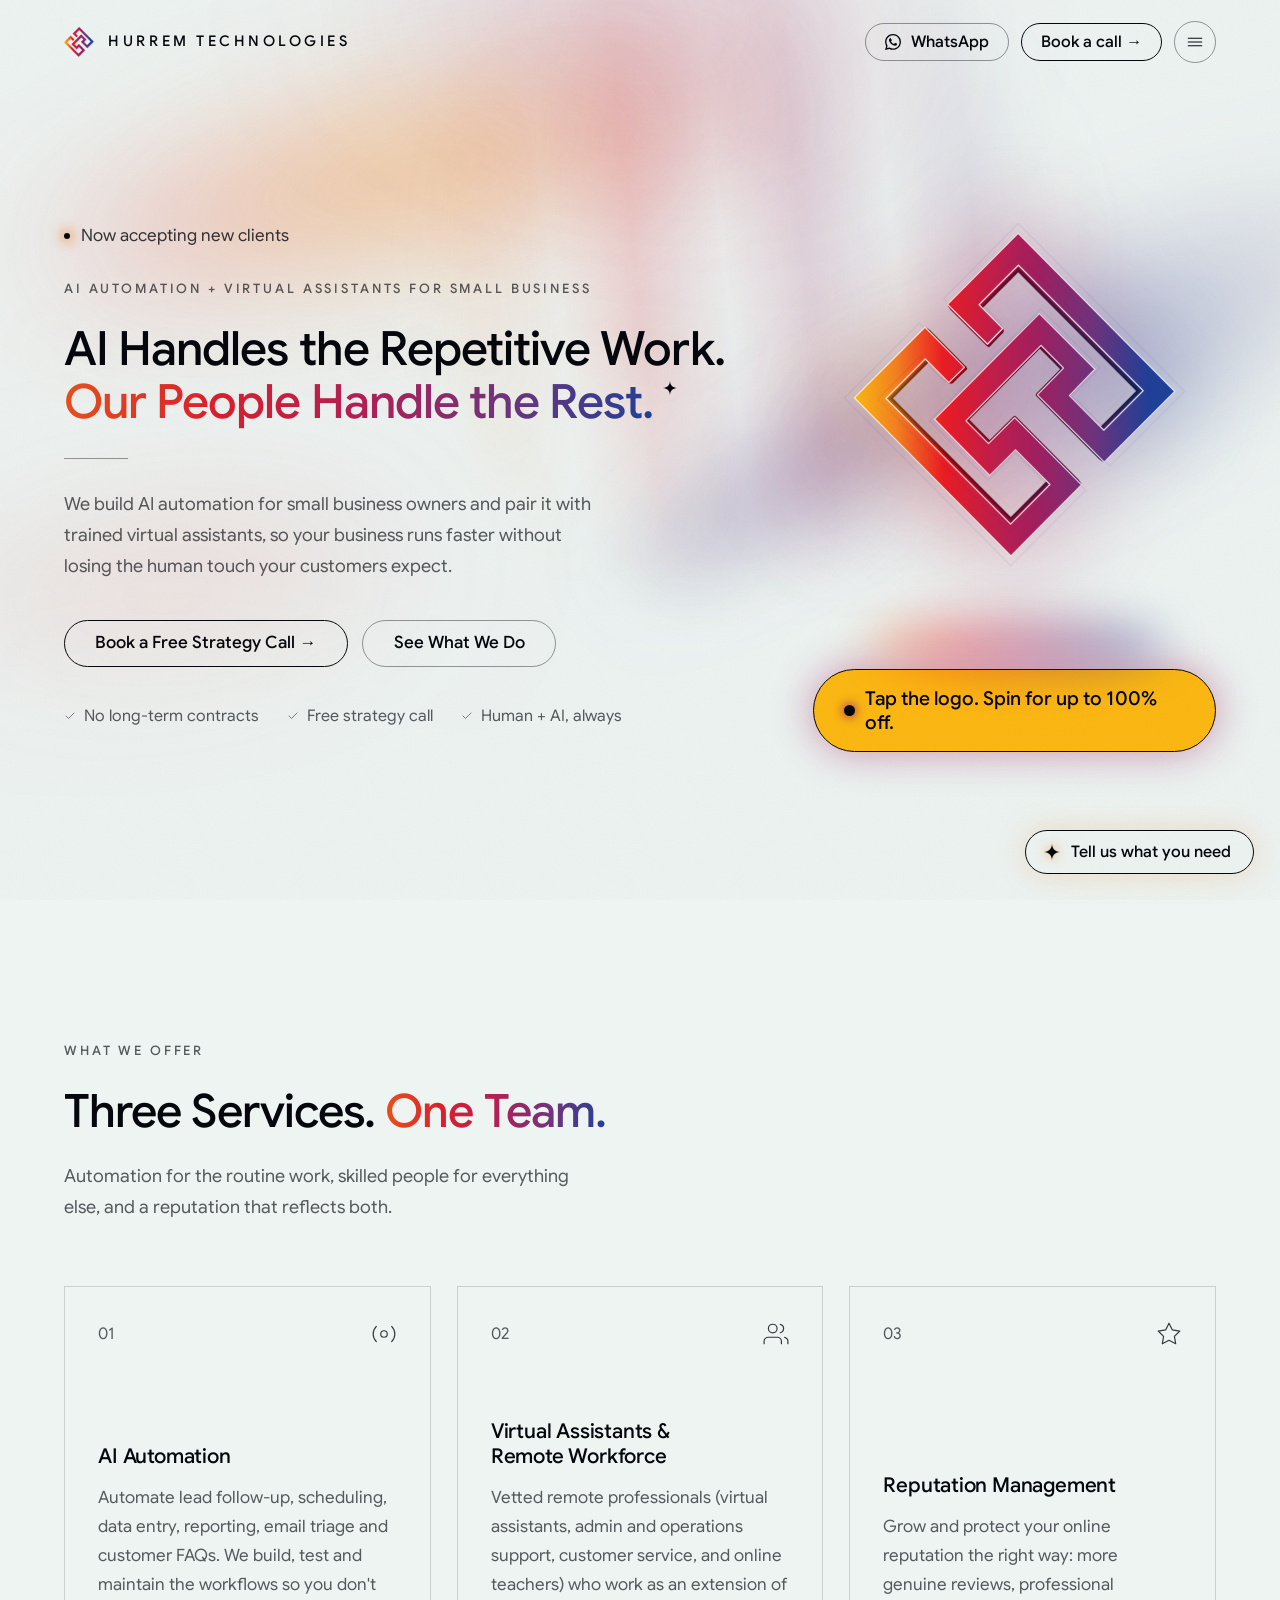
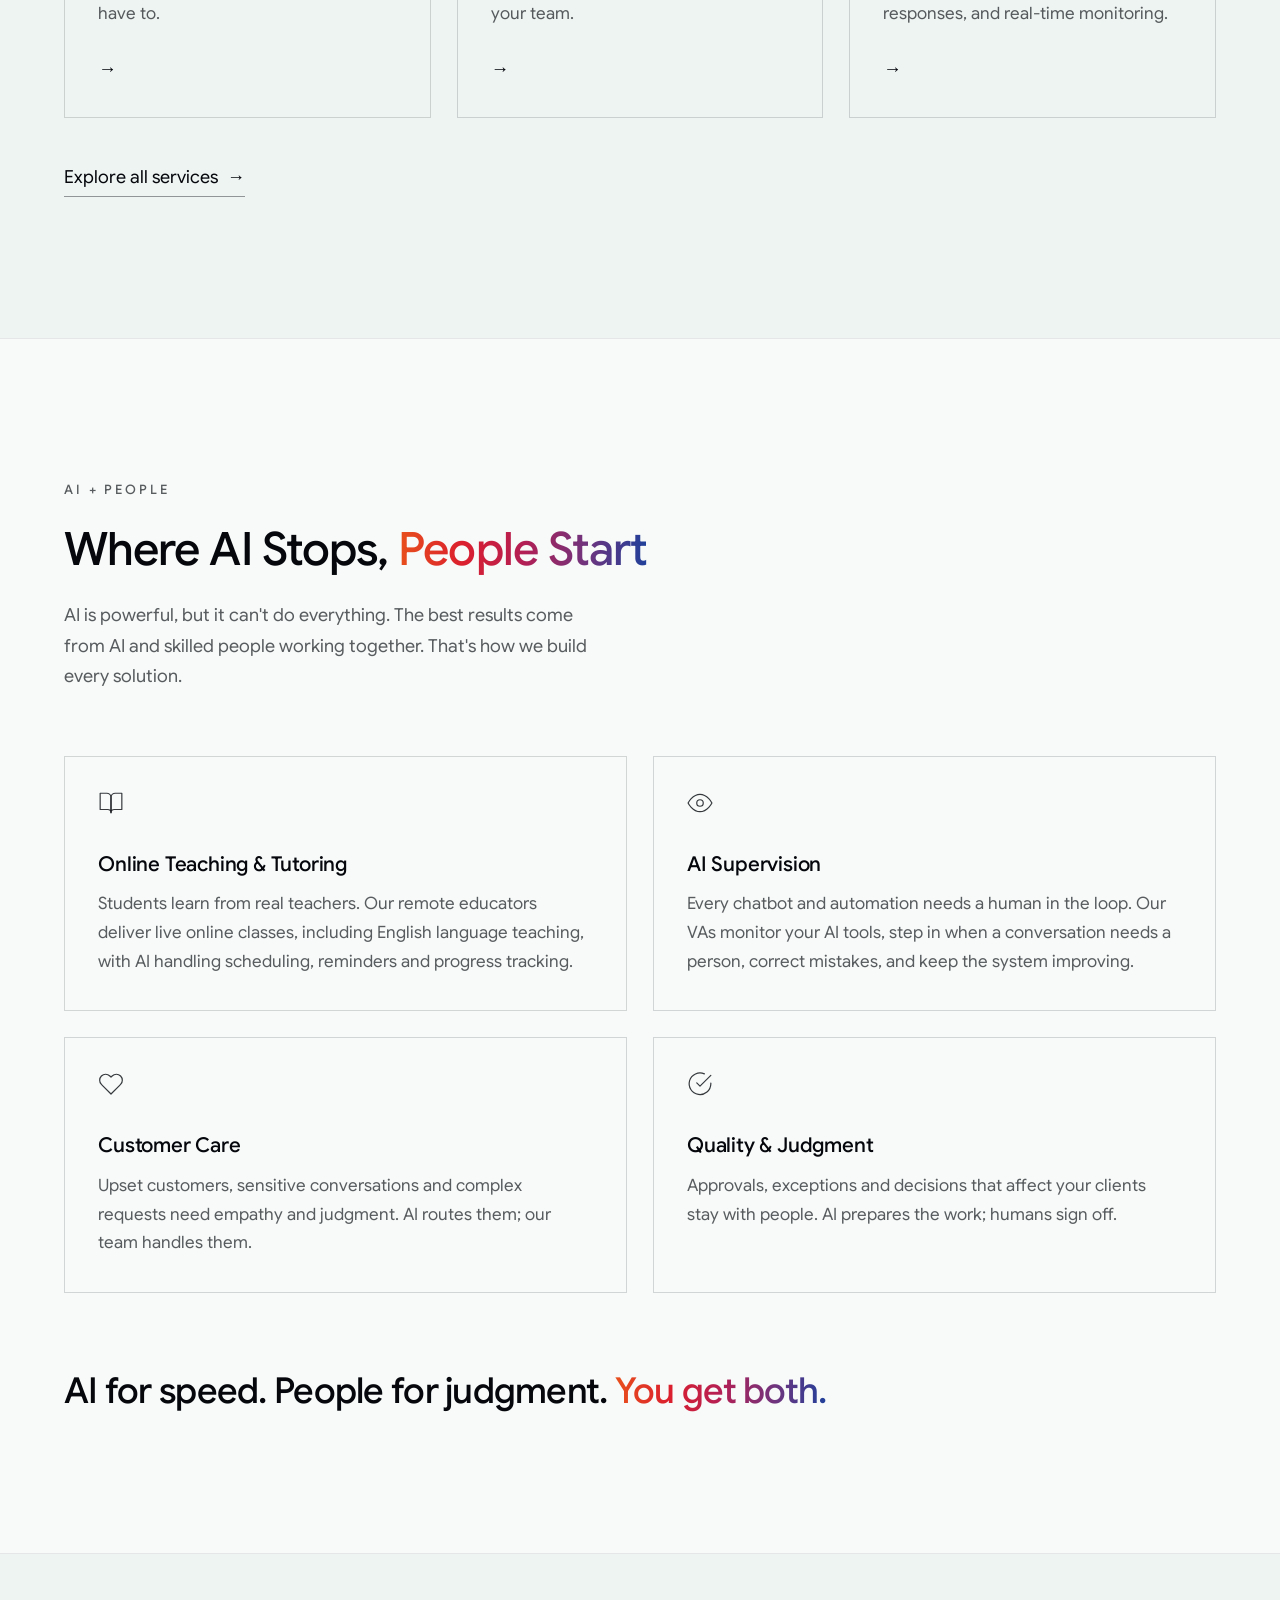
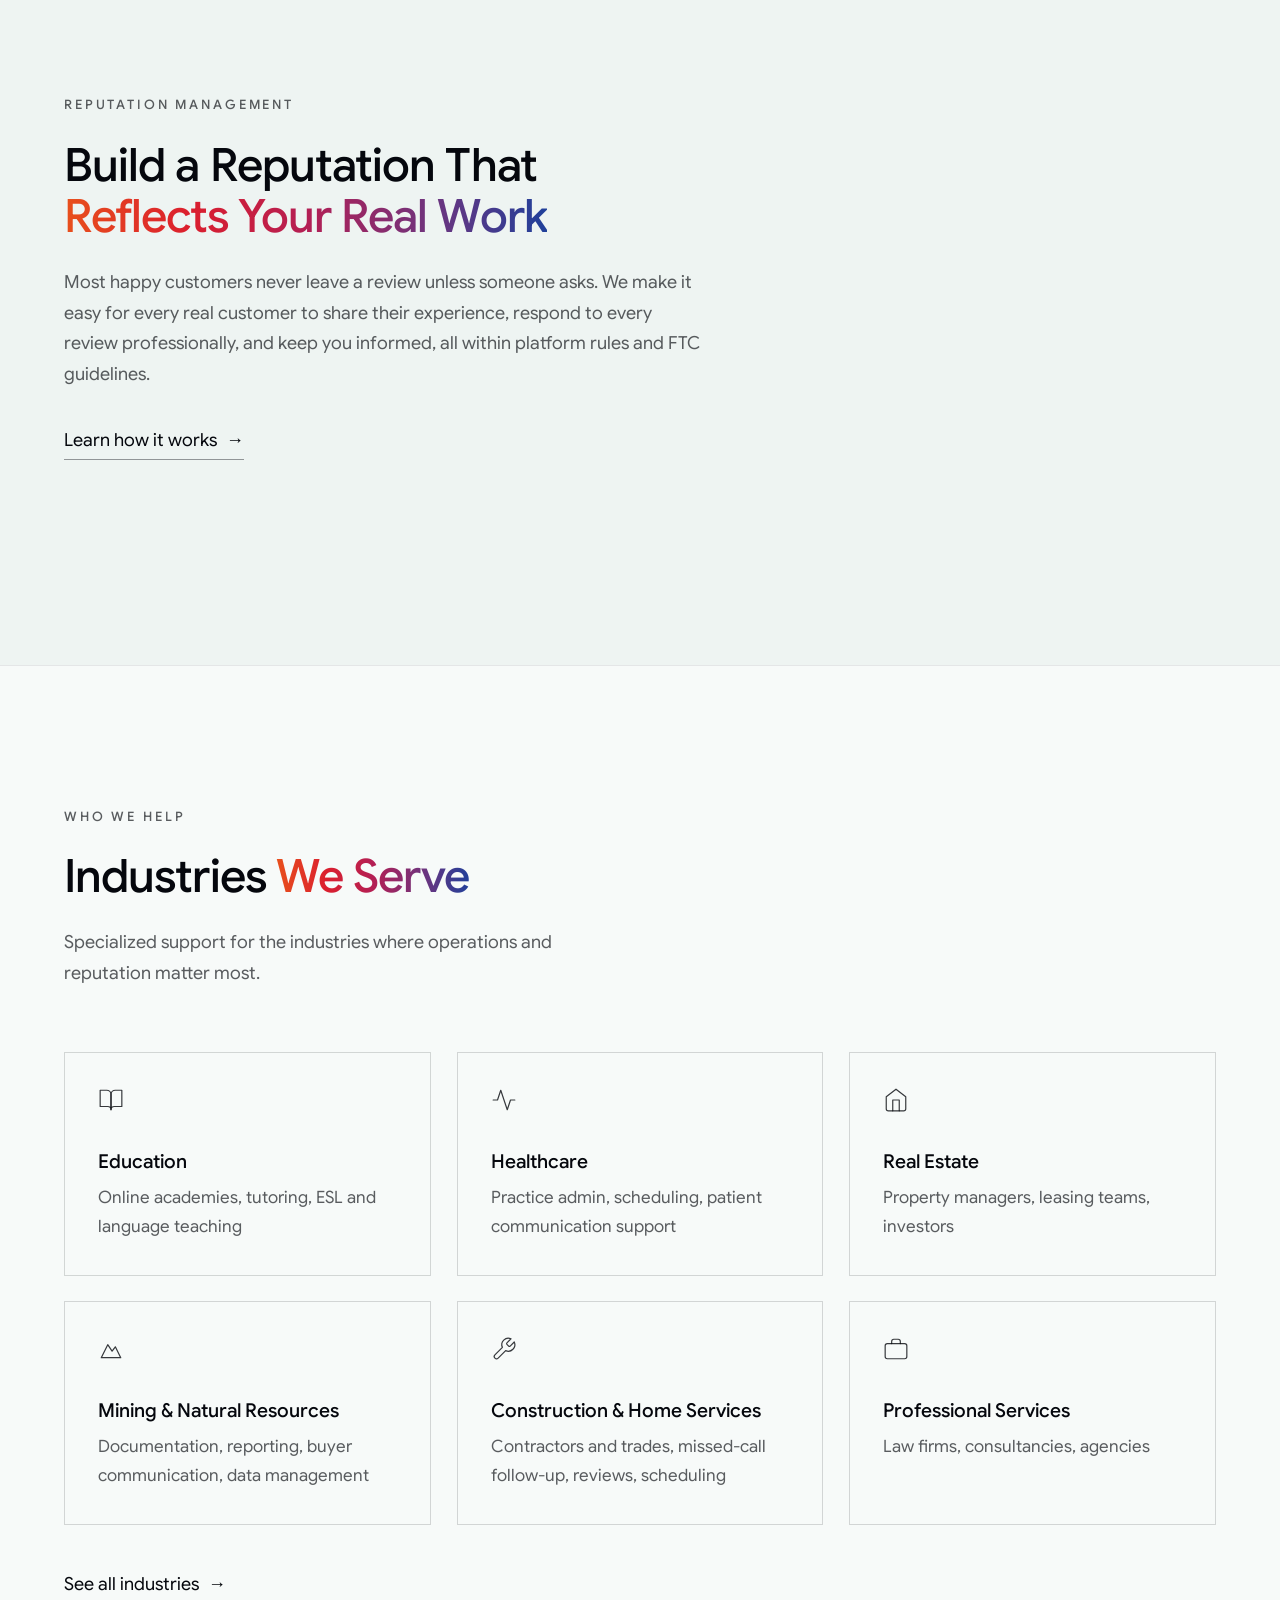
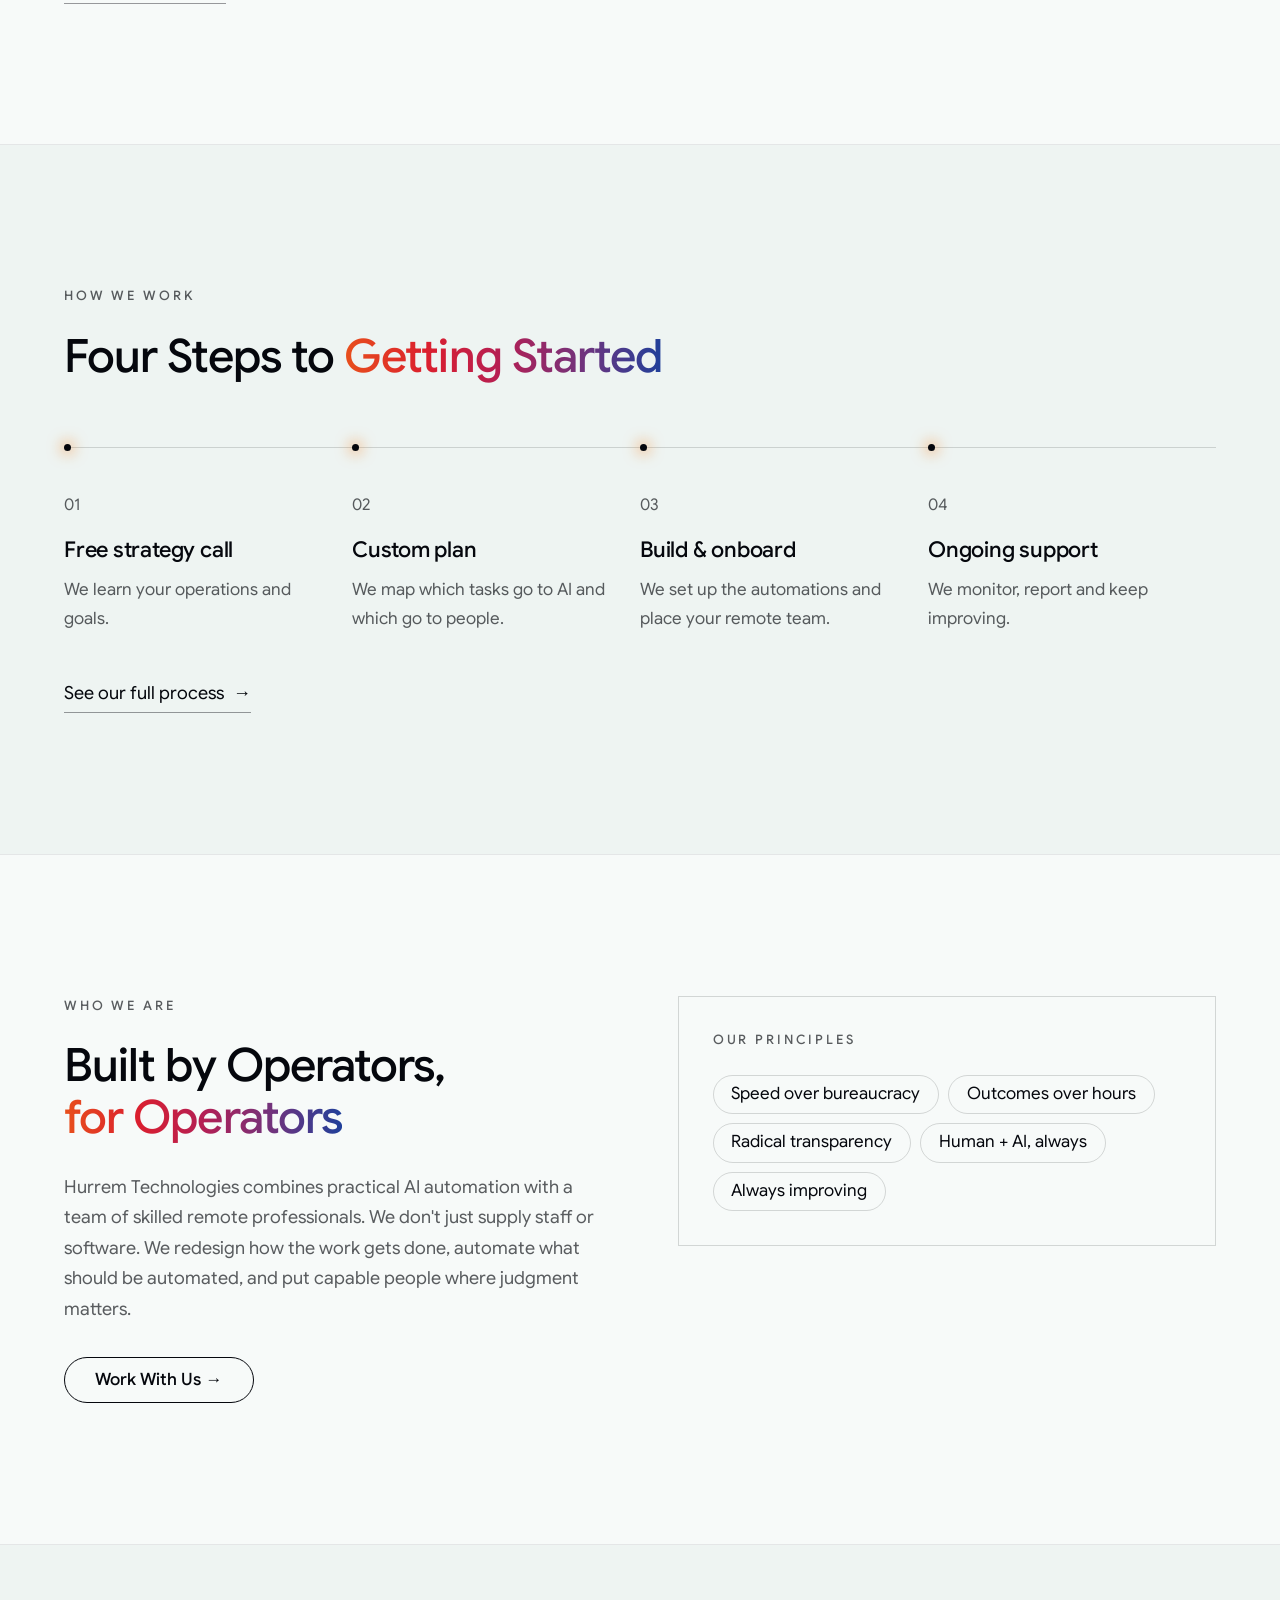
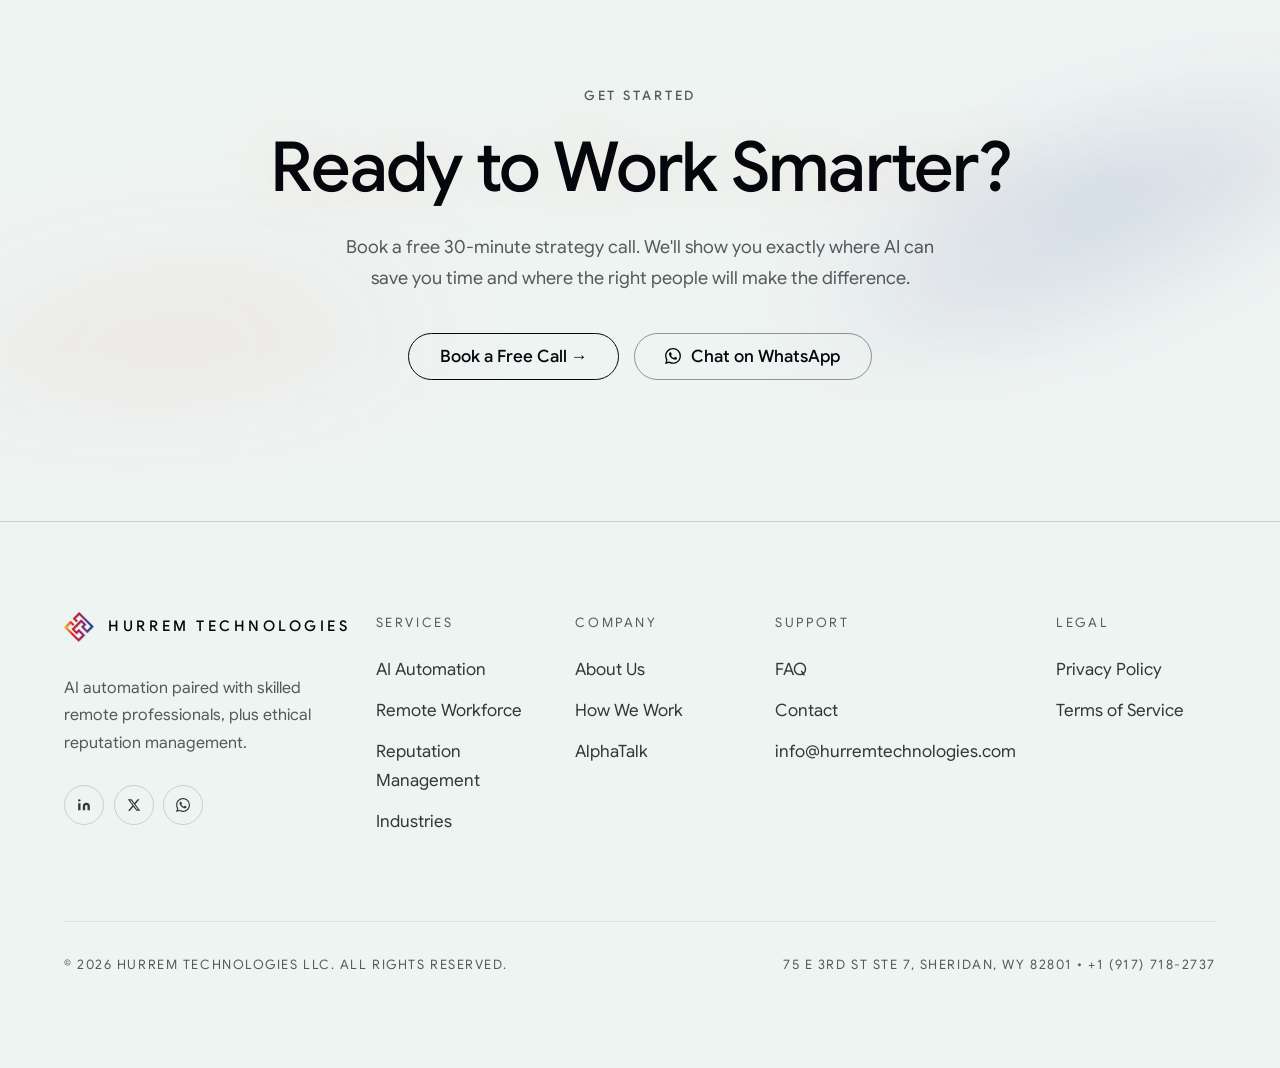
==== commit 6781421c: "Merge main (clean-URL + site.css refactor) into AlphaTalk branch - Resolved conflicts taking main's " ====
--- a/index.html
+++ b/index.html
@@ -3,20 +3,20 @@
 <head>
 <meta charset="UTF-8"/>
 <meta name="viewport" content="width=device-width,initial-scale=1"/>
-<title>Hurrem Technologies | AI Automation + Remote Teams</title>
-<meta name="description" content="AI automation paired with skilled remote professionals, plus ethical reputation management, for businesses in education, healthcare, real estate, mining and more."/>
+<title>AI Automation &amp; Virtual Assistants for Small Business | Hurrem</title>
+<meta name="description" content="Hurrem Technologies helps U.S. small business owners save hours with done-for-you AI automation, AI-supervised virtual assistants and reputation management."/>
 <meta name="keywords" content="AI automation, remote teams, virtual assistants, AI supervision, online teachers, reputation management, review management, business process automation"/>
 <meta name="robots" content="index, follow"/>
-<link rel="canonical" href="https://hurremtechnologies.com/"/>
+<link rel="canonical" href="https://www.hurremtechnologies.com/"/>
 <meta property="og:type" content="website"/>
-<meta property="og:url" content="https://hurremtechnologies.com/"/>
-<meta property="og:title" content="Hurrem Technologies | AI Automation + Remote Teams"/>
-<meta property="og:description" content="AI automation paired with skilled remote professionals, plus ethical reputation management, for businesses in education, healthcare, real estate, mining and more."/>
-<meta property="og:image" content="https://hurremtechnologies.com/assets/og-image.png"/>
+<meta property="og:url" content="https://www.hurremtechnologies.com/"/>
+<meta property="og:title" content="AI Automation &amp; Virtual Assistants for Small Business | Hurrem"/>
+<meta property="og:description" content="Hurrem Technologies helps U.S. small business owners save hours with done-for-you AI automation, AI-supervised virtual assistants and reputation management."/>
+<meta property="og:image" content="https://www.hurremtechnologies.com/assets/og-image.png"/>
 <meta property="og:site_name" content="Hurrem Technologies LLC"/>
 <meta name="twitter:card" content="summary_large_image"/>
-<meta name="twitter:title" content="Hurrem Technologies | AI Automation + Remote Teams"/>
-<meta name="twitter:description" content="AI automation paired with skilled remote professionals, plus ethical reputation management, for businesses in education, healthcare, real estate, mining and more."/>
+<meta name="twitter:title" content="AI Automation &amp; Virtual Assistants for Small Business | Hurrem"/>
+<meta name="twitter:description" content="Hurrem Technologies helps U.S. small business owners save hours with done-for-you AI automation, AI-supervised virtual assistants and reputation management."/>
 <!-- Google tag (gtag.js) -->
 <script async src="https://www.googletagmanager.com/gtag/js?id=G-JPX0Q8E571"></script>
 <script>window.dataLayer=window.dataLayer||[];function gtag(){dataLayer.push(arguments);}gtag('js',new Date());gtag('config','G-JPX0Q8E571');</script>
@@ -25,8 +25,8 @@
   "@context": "https://schema.org",
   "@type": "Organization",
   "name": "Hurrem Technologies LLC",
-  "url": "https://hurremtechnologies.com",
-  "logo": "https://hurremtechnologies.com/assets/logo-icon.png",
+  "url": "https://www.hurremtechnologies.com",
+  "logo": "https://www.hurremtechnologies.com/assets/logo-icon.png",
   "description": "AI automation paired with skilled remote professionals, plus ethical reputation management.",
   "address": {
     "@type": "PostalAddress",
@@ -49,316 +49,76 @@
   ]
 }
 </script>
-<link rel="preconnect" href="https://fonts.googleapis.com"/>
-<link rel="preconnect" href="https://fonts.gstatic.com" crossorigin/>
-<link href="https://fonts.googleapis.com/css2?family=Poppins:wght@400;500;600;700;800&family=Inter:wght@400;500;600;700&display=swap" rel="stylesheet"/>
-<style>
-:root{
-  --bg:#ffffff;--bg-soft:#f6f8fd;--bg-tint:#eef2fb;
-  --surface:#ffffff;--card:#ffffff;
-  --ink:#0f172a;--text:#2f3a4d;--muted:#4a5568;--muted-2:#94a3b8;
-  --border:#e8ecf5;--border-2:#dbe2ef;--border-glow:rgba(79,110,247,.4);
-  --blue:#4f6ef7;--blue-2:#3b5bf0;--blue-dark:#2f49d4;--blue-light:#6d86ff;--blue-wash:#eef2ff;
-  --accent:#7c5cff;--accent-2:#9b7fff;--accent-pink:#e8538c;--green:#22c55e;
-  --navy:#0b1020;
-  --radius:18px;--maxw:1760px;
-  --shadow-sm:0 1px 2px rgba(15,23,42,.04),0 2px 6px rgba(15,23,42,.05);
-  --shadow:0 6px 16px rgba(15,23,42,.06),0 16px 40px rgba(15,23,42,.08);
-  --shadow-lg:0 12px 32px rgba(15,23,42,.08),0 40px 80px rgba(15,23,42,.12);
-  --ease-out-expo:cubic-bezier(0.16,1,0.3,1)
-}
-*{margin:0;padding:0;box-sizing:border-box}
-html{scroll-behavior:smooth;font-size:16px}
-html,body{width:100%;max-width:100%;overflow-x:hidden}
-body{background:var(--bg);color:var(--text);font-family:'Plus Jakarta Sans',system-ui,sans-serif;line-height:1.7;font-size:17.5px;-webkit-font-smoothing:antialiased;-moz-osx-font-smoothing:grayscale}
-img{max-width:100%;display:block}
-a{color:inherit;text-decoration:none}
-button{font-family:inherit}
-.wrap{max-width:var(--maxw);margin:0 auto;padding:0 40px}
-section{position:relative;overflow:hidden}
-.bg-grid{position:fixed;inset:0;z-index:0;pointer-events:none;background-image:linear-gradient(rgba(79,110,247,.045) 1px,transparent 1px),linear-gradient(90deg,rgba(79,110,247,.045) 1px,transparent 1px);background-size:56px 56px;mask-image:radial-gradient(ellipse 70% 60% at 50% 0%,black 30%,transparent 90%);-webkit-mask-image:radial-gradient(ellipse 70% 60% at 50% 0%,black 30%,transparent 90%)}
-.orb{position:fixed;pointer-events:none;border-radius:50%;filter:blur(90px);z-index:0}
-.orb-1{width:620px;height:620px;background:radial-gradient(circle,rgba(79,110,247,.16),transparent 70%);top:-260px;left:-200px}
-.orb-2{width:520px;height:520px;background:radial-gradient(circle,rgba(124,92,255,.12),transparent 70%);top:14%;right:-240px}
-.orb-3{width:460px;height:460px;background:radial-gradient(circle,rgba(232,83,140,.08),transparent 70%);top:60%;left:40%}
-header{position:sticky;top:0;z-index:100;transition:background .3s,box-shadow .3s,border-color .3s;border-bottom:1px solid transparent}
-header.scrolled{background:rgba(255,255,255,.82);backdrop-filter:blur(20px) saturate(180%);-webkit-backdrop-filter:blur(20px) saturate(180%);border-bottom:1px solid var(--border);box-shadow:0 4px 24px rgba(15,23,42,.05)}
-.nav{display:flex;align-items:center;justify-content:space-between;gap:20px;height:74px;position:relative;z-index:1}
-.brand{display:flex;align-items:center;gap:10px;font-weight:800;font-size:18px;letter-spacing:-.03em;font-family:'Inter',sans-serif;color:var(--ink);flex:none}
-.brand .logo-mark{transition:transform .4s var(--ease-out-expo)}
-.brand:hover .logo-mark{transform:scale(1.07) rotate(-3deg)}
-.nav-links{display:flex;gap:2px;font-size:15.5px;margin-left:auto}
-.nav-links a{color:var(--muted);padding:8px 11px;border-radius:9px;transition:color .2s,background .2s;font-weight:600}
-.nav-links a:hover,.nav-links a.active{color:var(--ink);background:var(--blue-wash)}
-.nav-right{display:flex;align-items:center;gap:12px}
-.btn-whatsapp{display:inline-flex;align-items:center;gap:7px;background:#25d366;color:#fff;font-weight:600;font-size:14px;padding:10px 16px;border-radius:11px;border:none;cursor:pointer;transition:transform .15s var(--ease-out-expo),box-shadow .2s,background .2s;box-shadow:0 6px 16px rgba(37,211,102,.28);font-family:inherit}
-.btn-whatsapp:hover{background:#1ebe5d;transform:translateY(-2px);box-shadow:0 10px 24px rgba(37,211,102,.38)}
-.btn-whatsapp svg{flex:none}
-.btn{display:inline-flex;align-items:center;gap:8px;justify-content:center;font-weight:600;font-size:14.5px;border-radius:11px;cursor:pointer;border:none;transition:transform .15s var(--ease-out-expo),box-shadow .2s,background .2s,border-color .2s;position:relative;overflow:hidden}
-.btn-primary{background:linear-gradient(135deg,var(--blue),var(--blue-2));color:#fff;padding:12px 22px;box-shadow:0 8px 22px rgba(79,110,247,.32),inset 0 1px 0 rgba(255,255,255,.2)}
-.btn-primary:hover{transform:translateY(-2px);box-shadow:0 14px 34px rgba(79,110,247,.42)}
-.btn-primary:active{transform:translateY(0)}
-.btn-ghost{background:#fff;color:var(--ink);padding:12px 20px;border:1px solid var(--border-2);box-shadow:var(--shadow-sm)}
-.btn-ghost:hover{background:var(--bg-soft);border-color:var(--blue-light);transform:translateY(-2px)}
-.menu-toggle{display:none;background:#fff;border:1px solid var(--border-2);color:var(--ink);width:42px;height:42px;border-radius:11px;cursor:pointer;align-items:center;justify-content:center;transition:background .2s,border-color .2s;box-shadow:var(--shadow-sm)}
-.menu-toggle:hover{background:var(--bg-soft);border-color:var(--blue-light)}
-.menu-toggle svg{transition:transform .3s var(--ease-out-expo)}
-.menu-toggle.open svg.bars{display:none}
-.menu-toggle.open svg.x-icon{display:block}
-.menu-toggle svg.x-icon{display:none}
-.eyebrow{display:inline-flex;align-items:center;gap:8px;color:var(--blue-2);font-weight:700;font-size:12px;letter-spacing:.16em;text-transform:uppercase;margin-bottom:22px;padding:7px 15px;border-radius:999px;background:var(--blue-wash);border:1px solid rgba(79,110,247,.18)}
-.eyebrow::before{content:'';width:6px;height:6px;background:var(--blue);border-radius:50%;animation:pulse-dot 2s ease-in-out infinite}
-@keyframes pulse-dot{0%,100%{opacity:1;transform:scale(1)}50%{opacity:.5;transform:scale(.6)}}
-h1.hero-title{font-family:'Inter',sans-serif;font-size:clamp(46px,5.8vw,86px);font-weight:900;line-height:1.02;letter-spacing:-.035em;color:var(--ink)}
-h1.page-title{font-family:'Inter',sans-serif;font-size:clamp(42px,6vw,84px);font-weight:900;line-height:1;letter-spacing:-.04em;color:var(--ink)}
-h2.sec-title{font-family:'Inter',sans-serif;font-size:clamp(36px,4.8vw,62px);font-weight:800;line-height:1.05;letter-spacing:-.03em;color:var(--ink)}
-.gradient-text{background:linear-gradient(120deg,var(--blue-2),var(--accent));-webkit-background-clip:text;background-clip:text;color:transparent}
-.gradient-text-accent{background:linear-gradient(120deg,var(--blue),var(--accent));-webkit-background-clip:text;background-clip:text;color:transparent}
-.gradient-text-rep{background:linear-gradient(120deg,#e8538c,#b84dce);-webkit-background-clip:text;background-clip:text;color:transparent}
-.lead{color:var(--text);font-size:20px;line-height:1.7;max-width:520px}
-.divider{width:92px;height:3px;background:linear-gradient(90deg,var(--blue),var(--accent));border-radius:3px;margin:26px 0}
-.text-link{color:var(--blue-2);font-weight:700;font-size:15px;display:inline-flex;align-items:center;gap:6px;transition:gap .2s,color .2s}
-.text-link .arrow{transition:transform .2s}
-.text-link:hover{gap:10px;color:var(--blue-dark)}
-.text-link:hover .arrow{transform:translateX(4px)}
-.grid2{display:grid;grid-template-columns:1fr 1fr;gap:72px;align-items:center}
-.reveal{opacity:0;transform:translateY(30px);transition:opacity .7s var(--ease-out-expo),transform .7s var(--ease-out-expo)}
-.reveal.visible{opacity:1;transform:translateY(0)}
-.reveal-left{opacity:0;transform:translateX(-30px);transition:opacity .7s var(--ease-out-expo),transform .7s var(--ease-out-expo)}
-.reveal-left.visible{opacity:1;transform:translateX(0)}
-.reveal-right{opacity:0;transform:translateX(30px);transition:opacity .7s var(--ease-out-expo),transform .7s var(--ease-out-expo)}
-.reveal-right.visible{opacity:1;transform:translateX(0)}
-.reveal-scale{opacity:0;transform:scale(.96);transition:opacity .6s var(--ease-out-expo),transform .6s var(--ease-out-expo)}
-.reveal-scale.visible{opacity:1;transform:scale(1)}
-.stagger>*{opacity:0;transform:translateY(22px);transition:opacity .6s var(--ease-out-expo),transform .6s var(--ease-out-expo)}
-.stagger.visible>*:nth-child(1){opacity:1;transform:none;transition-delay:.05s}
-.stagger.visible>*:nth-child(2){opacity:1;transform:none;transition-delay:.1s}
-.stagger.visible>*:nth-child(3){opacity:1;transform:none;transition-delay:.15s}
-.stagger.visible>*:nth-child(4){opacity:1;transform:none;transition-delay:.2s}
-.stagger.visible>*:nth-child(5){opacity:1;transform:none;transition-delay:.25s}
-.stagger.visible>*:nth-child(6){opacity:1;transform:none;transition-delay:.3s}
-#hero{padding:92px 0 96px}
-#hero .grid2{grid-template-columns:1.32fr .68fr;gap:48px}
-.hero-visual-wrap{position:relative;animation:heroFloat 6s ease-in-out infinite}
-@keyframes heroFloat{0%,100%{transform:translateY(0)}50%{transform:translateY(-12px)}}
-.visual{display:flex;align-items:center;justify-content:center;background:none;box-shadow:none;border:none;border-radius:0;padding:0;position:relative}
-
-.visual img{width:100%;height:auto;position:relative;z-index:1;border-radius:16px;box-shadow:0 16px 40px rgba(15,23,42,.16)}
-.hero-cta{display:flex;align-items:center;gap:14px;margin-top:34px;flex-wrap:wrap}
-.hero-badge{display:inline-flex;align-items:center;gap:7px;background:rgba(34,197,94,.1);border:1px solid rgba(34,197,94,.28);color:#15914e;font-size:13px;font-weight:700;padding:7px 15px;border-radius:999px;margin-bottom:20px}
-.hero-badge::before{content:'';width:7px;height:7px;border-radius:50%;background:#22c55e;animation:pulse-dot 1.5s ease-in-out infinite}
-.hero-trust{display:flex;align-items:center;gap:18px;margin-top:26px;flex-wrap:wrap;color:var(--muted);font-size:13.5px;font-weight:600}
-.hero-trust span{display:inline-flex;align-items:center;gap:7px}
-.hero-trust svg{color:var(--green);flex:none}
-.service-card{display:flex;align-items:center;gap:20px;background:var(--card);border:1px solid var(--border);border-radius:18px;padding:24px 26px;margin-bottom:14px;transition:transform .25s var(--ease-out-expo),border-color .25s,box-shadow .25s;cursor:pointer;position:relative;overflow:hidden;box-shadow:var(--shadow-sm)}
-.service-card:hover{transform:translateY(-4px);border-color:var(--border-glow);box-shadow:var(--shadow)}
-.svc-icon{width:56px;height:56px;border-radius:15px;background:linear-gradient(135deg,var(--blue-wash),#e4e9ff);border:1px solid rgba(79,110,247,.16);display:flex;align-items:center;justify-content:center;flex:none;color:var(--blue-2);transition:transform .25s var(--ease-out-expo)}
-.service-card:hover .svc-icon{transform:scale(1.08) rotate(-4deg)}
-.svc-body{flex:1}
-.svc-body h3{font-size:21px;font-weight:700;margin-bottom:5px;font-family:'Inter',sans-serif;color:var(--ink)}
-.svc-body p{color:var(--muted);font-size:16px;line-height:1.6}
-.svc-arrow{width:34px;height:34px;border-radius:10px;background:var(--bg-soft);border:1px solid var(--border);display:flex;align-items:center;justify-content:center;color:var(--blue-2);font-size:16px;flex:none;transition:background .2s,color .2s,transform .2s}
-.service-card:hover .svc-arrow{background:var(--blue);border-color:var(--blue);color:#fff;transform:translateX(3px)}
-.ind-grid{display:grid;grid-template-columns:repeat(3,1fr);gap:16px;margin-top:40px}
-.ind-card{background:var(--card);border:1px solid var(--border);border-radius:18px;padding:30px 24px;text-align:center;transition:transform .25s var(--ease-out-expo),border-color .25s,box-shadow .25s;cursor:pointer;position:relative;overflow:hidden;box-shadow:var(--shadow-sm)}
-.ind-card::after{content:'';position:absolute;bottom:0;left:0;right:0;height:3px;background:linear-gradient(90deg,var(--blue),var(--accent));transform:scaleX(0);transition:transform .3s var(--ease-out-expo);transform-origin:left}
-.ind-card:hover{transform:translateY(-6px);border-color:var(--border-glow);box-shadow:var(--shadow)}
-.ind-card:hover::after{transform:scaleX(1)}
-.ind-card .ico{width:52px;height:52px;border-radius:14px;background:linear-gradient(135deg,var(--blue-wash),#e4e9ff);border:1px solid rgba(79,110,247,.16);color:var(--blue-2);margin:0 auto 14px;display:flex;align-items:center;justify-content:center;transition:transform .25s var(--ease-out-expo)}
-.ind-card:hover .ico{transform:scale(1.1) rotate(-6deg)}
-.ind-card span{font-weight:700;font-size:17px;font-family:'Inter',sans-serif;color:var(--ink)}
-.ind-sub{color:var(--muted);font-size:14px;line-height:1.5;margin-top:8px}
-.stat{background:var(--card);border:1px solid var(--border);border-radius:18px;padding:28px 26px;transition:transform .25s var(--ease-out-expo),border-color .25s,box-shadow .25s;position:relative;overflow:hidden;box-shadow:var(--shadow-sm)}
-.stat:hover{transform:translateY(-4px);border-color:var(--border-glow);box-shadow:var(--shadow)}
-.stat .big{font-size:30px;font-weight:900;font-family:'Inter',sans-serif;background:linear-gradient(135deg,var(--blue-2),var(--accent));-webkit-background-clip:text;background-clip:text;color:transparent}
-.stat h3{font-size:18.5px;font-weight:700;margin:10px 0 6px;font-family:'Inter',sans-serif;color:var(--ink)}
-.stat p{color:var(--muted);font-size:15px;line-height:1.55}
-.steps4{display:grid;grid-template-columns:repeat(4,1fr);gap:16px}
-.duo-grid{display:grid;grid-template-columns:repeat(2,1fr);gap:16px}
-.duo-card{background:var(--card);border:1px solid var(--border);border-radius:18px;padding:30px;transition:transform .25s var(--ease-out-expo),border-color .25s,box-shadow .25s;box-shadow:var(--shadow-sm)}
-.duo-card:hover{transform:translateY(-4px);border-color:var(--border-glow);box-shadow:var(--shadow)}
-.duo-card .svc-icon{width:50px;height:50px;border-radius:13px;margin-bottom:18px}
-.duo-card h3{font-size:21px;font-weight:700;margin-bottom:8px;font-family:'Inter',sans-serif;color:var(--ink)}
-.duo-card p{color:var(--muted);font-size:16px;line-height:1.65}
-.duo-close{text-align:center;margin-top:46px;font-family:'Inter',sans-serif;font-size:clamp(20px,2.4vw,30px);font-weight:800;letter-spacing:-.02em;color:var(--ink)}
-#about{padding:100px 0}
-.values-label{color:var(--muted-2);font-size:11px;letter-spacing:.18em;text-transform:uppercase;margin:0 0 18px;font-weight:700}
-.tags{display:flex;flex-wrap:wrap;gap:10px}
-.tag{padding:9px 18px;border-radius:999px;border:1px solid rgba(79,110,247,.2);background:var(--blue-wash);font-size:13.5px;font-weight:600;color:var(--blue-2);transition:background .2s,border-color .2s,transform .2s;cursor:default}
-.tag:hover{background:#e4e9ff;transform:translateY(-2px)}
-#about .content p{color:var(--text);font-size:16.5px;line-height:1.75;margin-bottom:20px;max-width:540px}
-.cta-strip{padding:100px 0}
-.cta-strip-inner{text-align:center;max-width:860px;margin:0 auto;background:linear-gradient(135deg,#192150,#2f49d4 60%,#6d55e6);border-radius:30px;padding:64px 48px;position:relative;overflow:hidden;box-shadow:0 30px 70px rgba(47,73,212,.3)}
-.cta-strip-inner::before{content:'';position:absolute;inset:0;background:radial-gradient(circle at 20% 0%,rgba(255,255,255,.14),transparent 50%),radial-gradient(circle at 90% 100%,rgba(232,83,140,.22),transparent 50%);pointer-events:none}
-.cta-strip-inner>*{position:relative;z-index:1}
-.cta-strip-inner .eyebrow{background:rgba(255,255,255,.14);border-color:rgba(255,255,255,.22);color:#dfe5ff}
-.cta-strip-inner .eyebrow::before{background:#fff}
-.cta-strip-inner h2{font-family:'Inter',sans-serif;font-size:clamp(32px,4vw,52px);font-weight:800;letter-spacing:-.03em;margin-bottom:16px;color:#fff}
-.cta-strip-inner p{color:rgba(255,255,255,.8);font-size:17px;margin-bottom:34px;line-height:1.7}
-.cta-strip-btns{display:flex;justify-content:center;gap:14px;flex-wrap:wrap}
-.cta-strip-inner .btn-primary{background:#fff;color:var(--blue-dark);box-shadow:0 10px 30px rgba(0,0,0,.2)}
-.cta-strip-inner .btn-primary:hover{background:#f0f3ff}
-.sec-header{text-align:center;max-width:680px;margin:0 auto 60px}
-.sec-header .lead{margin:16px auto 0;text-align:center}
-footer{border-top:1px solid var(--border);padding:72px 0 32px;margin-top:40px;background:var(--bg-soft);position:relative;z-index:1}
-.foot-grid{display:grid;grid-template-columns:1.8fr 1fr 1fr 1fr 1fr;gap:32px}
-.foot-about .brand{font-size:17px;display:inline-flex}
-.foot-about p{color:var(--muted);font-size:14px;line-height:1.65;margin:18px 0 22px;max-width:260px}
-.socials{display:flex;gap:10px}
-.social{width:38px;height:38px;border-radius:11px;background:#fff;border:1px solid var(--border);display:flex;align-items:center;justify-content:center;color:var(--muted);transition:color .2s,border-color .2s,transform .2s,box-shadow .2s;box-shadow:var(--shadow-sm)}
-.social:hover{color:var(--blue-2);border-color:var(--blue-light);transform:translateY(-2px);box-shadow:var(--shadow)}
-.foot-col h5{font-size:13px;font-weight:700;margin-bottom:18px;letter-spacing:.05em;text-transform:uppercase;color:var(--ink)}
-.foot-col a{display:block;color:var(--muted);font-size:14px;margin-bottom:12px;transition:color .2s;width:fit-content}
-.foot-col a:hover{color:var(--blue-2)}
-.foot-bottom{display:flex;align-items:center;justify-content:space-between;flex-wrap:wrap;gap:12px;border-top:1px solid var(--border);margin-top:52px;padding-top:28px;color:var(--muted);font-size:13px}
-.highlight{color:var(--blue-2)}
-.mobile-menu{display:none;flex-direction:column;gap:2px;padding:12px 20px 20px;border-bottom:1px solid var(--border);background:rgba(255,255,255,.97);backdrop-filter:blur(20px);-webkit-backdrop-filter:blur(20px)}
-.mobile-menu.open{display:flex;animation:slideDown .25s var(--ease-out-expo)}
-@keyframes slideDown{from{opacity:0;transform:translateY(-8px)}to{opacity:1;transform:translateY(0)}}
-.mobile-menu a{color:var(--text);padding:13px 14px;font-size:15.5px;font-weight:600;border-radius:10px;transition:color .2s,background .2s}
-.mobile-menu a:hover{color:var(--ink);background:var(--blue-wash)}
-.mobile-menu .m-cta{margin-top:10px;padding:14px;background:linear-gradient(135deg,var(--blue),var(--blue-2));color:#fff;border-radius:12px;font-weight:700;text-align:center}
-[id]{scroll-margin-top:96px}
-@media(max-width:1240px){.nav-links{display:none}.menu-toggle{display:flex}.wrap{padding:0 32px}}
-@media(max-width:1024px){.grid2{gap:48px}#hero .grid2{grid-template-columns:1fr}.hero-visual-wrap{order:-1;max-width:440px;margin:0 auto}.steps4{grid-template-columns:repeat(2,1fr)}}
-@media(max-width:980px){.btn-whatsapp span{display:none}.btn-whatsapp{padding:10px 11px}.nav-right .btn-primary{display:none}.grid2{grid-template-columns:1fr;gap:40px}.ind-grid{grid-template-columns:repeat(2,1fr)}.foot-grid{grid-template-columns:1fr 1fr}}
-@media(max-width:640px){
-  .wrap{padding:0 18px}
-  main section{padding-top:60px!important;padding-bottom:60px!important}
-  #hero{padding:40px 0 56px!important}
-  .cta-strip{padding:56px 0!important}
-  #about{padding:60px 0!important}
-  .ind-grid{grid-template-columns:1fr}
-  .duo-grid,.steps4{grid-template-columns:1fr}
-  .foot-grid{grid-template-columns:1fr 1fr}
-  h1.hero-title{font-size:clamp(32px,8.6vw,46px)!important}
-  h1.page-title{font-size:clamp(28px,8vw,44px)!important}
-  h2.sec-title{font-size:clamp(25px,7vw,38px)!important}
-  .lead{font-size:15.5px;max-width:100%}
-  .hero-cta{flex-direction:column;gap:10px;align-items:stretch}
-  .hero-cta .btn,.hero-cta a{width:100%!important;justify-content:center;text-align:center;box-sizing:border-box}
-  .hero-trust{gap:12px 18px;font-size:12.5px}
-  .hero-visual-wrap{max-width:340px}
-  .visual{padding:0}
-  .service-card{padding:18px 18px;gap:14px}
-  .svc-icon{width:48px;height:48px}
-  .svc-body h3{font-size:16.5px}
-  .svc-arrow{display:none}
-  .duo-card{padding:24px 20px}
-  .duo-close{margin-top:30px}
-  .cta-strip-inner{padding:44px 24px;border-radius:24px}
-  .sec-header{margin-bottom:40px}
-  .grid2{gap:28px}
-  .foot-bottom{flex-direction:column;text-align:center;gap:8px}
-  .cta-strip-btns{flex-direction:column;gap:10px}
-  .cta-strip-btns .btn,.cta-strip-btns a{width:100%!important;justify-content:center}
-}
-@media(max-width:420px){.foot-grid{grid-template-columns:1fr}}
-.nav-links a,.nav-right .btn,.brand{white-space:nowrap}
-
-@media(min-width:641px){
-.lead{font-size:19.5px!important}
-h1.hero-title,h1.page-title{font-size:clamp(46px,5.6vw,88px)!important}
-h2.sec-title{font-size:clamp(34px,4.6vw,60px)!important}
-.svc-body h3,.duo-card h3{font-size:21px!important}
-.svc-body p,.duo-card p{font-size:16px!important}
-.ind-card span{font-size:17px!important}
-.ind-sub{font-size:14.5px!important}
-.stat h3{font-size:19px!important}
-.stat p{font-size:15.5px!important}
-.nav-links{font-size:15.5px!important}
-.cta-strip-inner h2{font-size:clamp(34px,4.2vw,56px)!important}
-.cta-strip-inner p{font-size:18px!important}
-}
-
-@media(min-width:641px){
-.nav-links,.nav-links a{font-size:16px!important}
-.svc-body p,.duo-card p,.stat p{font-size:16.5px!important}
-#about .content p,#about .content p{font-size:18px!important}
-.lead{font-size:20px!important}
-.tag{font-size:15px!important}
-.text-link{font-size:16px!important}
-.hero-trust{font-size:15.5px!important}
-.ind-sub{font-size:15px!important}
-.foot-col a,.foot-about p{font-size:15.5px!important}
-.foot-col h5{font-size:13.5px!important}
-.foot-bottom{font-size:14px!important}
-.eyebrow{font-size:12.5px!important}
-}
-
-body{font-family:'Inter',system-ui,sans-serif!important}
-h1,h2,h3,h4,h5,.hero-title,.page-title,.sec-title,.brand,.duo-close,.cta-strip-inner h2,.svc-body h3,.duo-card h3,.stat h3,.tier,.svc-detail h3,.ind-detail-card h3,.detail-card h3,.step-card h4,.rep-card h3,.faq-q{font-family:'Poppins','Inter',sans-serif!important}
-@media(min-width:641px){
-h1.hero-title{font-size:clamp(42px,4.8vw,70px)!important;font-weight:700!important;line-height:1.07!important;letter-spacing:-.02em!important}
-h1.page-title{font-size:clamp(38px,4.4vw,60px)!important;font-weight:700!important;line-height:1.07!important;letter-spacing:-.02em!important}
-h2.sec-title{font-size:clamp(30px,3.4vw,46px)!important;font-weight:700!important;line-height:1.14!important;letter-spacing:-.015em!important}
-.lead{font-size:18px!important;line-height:1.72!important;font-weight:400!important}
-}
-</style>
+<meta name="theme-color" content="#EEF4F2"/>
+<link rel="icon" href="/favicon.ico" sizes="48x48"/>
+<link rel="icon" type="image/png" sizes="96x96" href="/favicon-96x96.png"/>
+<link rel="icon" type="image/png" sizes="192x192" href="/favicon-192x192.png"/>
+<link rel="apple-touch-icon" href="/apple-touch-icon.png"/>
+<link rel="preload" href="assets/fonts/google-sans-latin-wght-normal.woff2" as="font" type="font/woff2" crossorigin/>
+<link rel="stylesheet" href="assets/site.css?v=11"/>
+<script>document.documentElement.classList.add('js');</script>
 </head>
 <body>
-<div class="bg-grid" aria-hidden="true"></div>
-<div class="orb orb-1" aria-hidden="true"></div>
-<div class="orb orb-2" aria-hidden="true"></div>
-<div class="orb orb-3" aria-hidden="true"></div>
-
-<header id="site-header">
+<a class="skip" href="#main">Skip to content</a>
+<div class="grain" aria-hidden="true"></div>
+
+<header class="site-header" id="site-header">
   <div class="wrap nav">
-    <a href="index.html" class="brand">
-      <img src="assets/logo-icon.png" class="logo-mark" alt="Hurrem Technologies" width="40" height="40">
+    <a href="/" class="brand">
+      <img src="assets/logo-icon.png" class="logo-mark" alt="" width="30" height="30">
       Hurrem Technologies
     </a>
     <nav class="nav-links" aria-label="Main navigation">
-      <a href="services.html">Services</a>
-      <a href="reputation.html">Reputation Management</a>
-      <a href="industries.html">Industries</a>
-      <a href="process.html">Process</a><a href="alphatalk.html">AlphaTalk</a>
-      <a href="faq.html">FAQ</a>
-      <a href="contact.html">Contact</a>
+      <a href="/services">Services</a>
+      <a href="/reputation">Reputation Management</a>
+      <a href="/industries">Industries</a>
+      <a href="/process">Process</a>
+      <a href="/alphatalk">AlphaTalk</a>
+      <a href="/faq">FAQ</a>
+      <a href="/contact">Contact</a>
     </nav>
     <div class="nav-right">
       <a class="btn-whatsapp" href="https://wa.me/19177182737" target="_blank" rel="noopener" aria-label="WhatsApp">
         <svg width="16" height="16" viewBox="0 0 24 24" fill="currentColor"><path d="M17.472 14.382c-.297-.149-1.758-.867-2.03-.967-.273-.099-.471-.148-.67.15-.197.297-.767.966-.94 1.164-.173.199-.347.223-.644.075-.297-.15-1.255-.463-2.39-1.475-.883-.788-1.48-1.761-1.653-2.059-.173-.297-.018-.458.13-.606.134-.133.298-.347.446-.52.149-.174.198-.298.298-.497.099-.198.05-.371-.025-.52-.075-.149-.669-1.612-.916-2.207-.242-.579-.487-.5-.669-.51-.173-.008-.371-.01-.57-.01-.198 0-.52.074-.792.372-.272.297-1.04 1.016-1.04 2.479 0 1.462 1.065 2.875 1.213 3.074.149.198 2.096 3.2 5.077 4.487.709.306 1.262.489 1.694.625.712.227 1.36.195 1.871.118.571-.085 1.758-.719 2.006-1.413.248-.694.248-1.289.173-1.413-.074-.124-.272-.198-.57-.347m-5.421 7.403h-.004a9.87 9.87 0 0 1-5.031-1.378l-.361-.214-3.741.982.998-3.648-.235-.374a9.86 9.86 0 0 1-1.51-5.26c.001-5.45 4.436-9.884 9.888-9.884 2.64 0 5.122 1.03 6.988 2.898a9.825 9.825 0 0 1 2.893 6.994c-.003 5.45-4.437 9.884-9.885 9.884m8.413-18.297A11.815 11.815 0 0 0 12.05 0C5.495 0 .16 5.335.157 11.892c0 2.096.547 4.142 1.588 5.945L.057 24l6.305-1.654a11.882 11.882 0 0 0 5.683 1.448h.005c6.554 0 11.89-5.335 11.893-11.893a11.821 11.821 0 0 0-3.48-8.413z"/></svg>
         <span>WhatsApp</span>
       </a>
-      <a href="contact.html" class="btn btn-primary">Book a call →</a>
-      <button class="menu-toggle" id="menuBtn" aria-label="Toggle menu" aria-expanded="false">
-        <svg class="bars" width="18" height="18" viewBox="0 0 24 24" fill="none" stroke="currentColor" stroke-width="2" stroke-linecap="round"><line x1="3" y1="6" x2="21" y2="6"/><line x1="3" y1="12" x2="21" y2="12"/><line x1="3" y1="18" x2="21" y2="18"/></svg>
-        <svg class="x-icon" width="18" height="18" viewBox="0 0 24 24" fill="none" stroke="currentColor" stroke-width="2" stroke-linecap="round"><line x1="18" y1="6" x2="6" y2="18"/><line x1="6" y1="6" x2="18" y2="18"/></svg>
+      <a href="/contact" class="btn btn-primary">Book a call →</a>
+      <button class="menu-toggle" id="menuBtn" aria-label="Toggle menu" aria-expanded="false" aria-controls="mobileMenu">
+        <svg class="bars" width="18" height="18" viewBox="0 0 24 24" fill="none" stroke="currentColor" stroke-width="1.4" stroke-linecap="round"><line x1="3" y1="7" x2="21" y2="7"/><line x1="3" y1="12" x2="21" y2="12"/><line x1="3" y1="17" x2="21" y2="17"/></svg>
+        <svg class="x-icon" width="18" height="18" viewBox="0 0 24 24" fill="none" stroke="currentColor" stroke-width="1.4" stroke-linecap="round"><line x1="18" y1="6" x2="6" y2="18"/><line x1="6" y1="6" x2="18" y2="18"/></svg>
       </button>
     </div>
   </div>
-  <div class="mobile-menu" id="mobileMenu" role="menu">
-    <a href="services.html" role="menuitem">Services</a>
-    <a href="reputation.html" role="menuitem">Reputation Management</a>
-    <a href="industries.html" role="menuitem">Industries</a>
-    <a href="process.html" role="menuitem">Process</a>
-    <a href="faq.html" role="menuitem">FAQ</a>
-    <a href="contact.html" role="menuitem">Contact</a>
-    <a href="https://wa.me/19177182737" target="_blank" rel="noopener" role="menuitem" style="display:flex;align-items:center;gap:8px;color:#1ca14b;font-weight:700">
-      <svg width="16" height="16" viewBox="0 0 24 24" fill="currentColor"><path d="M17.472 14.382c-.297-.149-1.758-.867-2.03-.967-.273-.099-.471-.148-.67.15-.197.297-.767.966-.94 1.164-.173.199-.347.223-.644.075-.297-.15-1.255-.463-2.39-1.475-.883-.788-1.48-1.761-1.653-2.059-.173-.297-.018-.458.13-.606.134-.133.298-.347.446-.52.149-.174.198-.298.298-.497.099-.198.05-.371-.025-.52-.075-.149-.669-1.612-.916-2.207-.242-.579-.487-.5-.669-.51-.173-.008-.371-.01-.57-.01-.198 0-.52.074-.792.372-.272.297-1.04 1.016-1.04 2.479 0 1.462 1.065 2.875 1.213 3.074.149.198 2.096 3.2 5.077 4.487.709.306 1.262.489 1.694.625.712.227 1.36.195 1.871.118.571-.085 1.758-.719 2.006-1.413.248-.694.248-1.289.173-1.413-.074-.124-.272-.198-.57-.347m-5.421 7.403h-.004a9.87 9.87 0 0 1-5.031-1.378l-.361-.214-3.741.982.998-3.648-.235-.374a9.86 9.86 0 0 1-1.51-5.26c.001-5.45 4.436-9.884 9.888-9.884 2.64 0 5.122 1.03 6.988 2.898a9.825 9.825 0 0 1 2.893 6.994c-.003 5.45-4.437 9.884-9.885 9.884m8.413-18.297A11.815 11.815 0 0 0 12.05 0C5.495 0 .16 5.335.157 11.892c0 2.096.547 4.142 1.588 5.945L.057 24l6.305-1.654a11.882 11.882 0 0 0 5.683 1.448h.005c6.554 0 11.89-5.335 11.893-11.893a11.821 11.821 0 0 0-3.48-8.413z"/></svg>
-      WhatsApp
-    </a>
-    <a href="contact.html" class="m-cta" role="menuitem">Book a call →</a>
-  </div>
+  <nav class="mobile-menu" id="mobileMenu" aria-label="Mobile navigation">
+    <a href="/services">Services</a>
+    <a href="/reputation">Reputation Management</a>
+    <a href="/industries">Industries</a>
+    <a href="/process">Process</a>
+      <a href="/alphatalk">AlphaTalk</a>
+    <a href="/faq">FAQ</a>
+    <a href="/contact">Contact</a>
+    <a href="https://wa.me/19177182737" target="_blank" rel="noopener"><svg width="16" height="16" viewBox="0 0 24 24" fill="currentColor"><path d="M17.472 14.382c-.297-.149-1.758-.867-2.03-.967-.273-.099-.471-.148-.67.15-.197.297-.767.966-.94 1.164-.173.199-.347.223-.644.075-.297-.15-1.255-.463-2.39-1.475-.883-.788-1.48-1.761-1.653-2.059-.173-.297-.018-.458.13-.606.134-.133.298-.347.446-.52.149-.174.198-.298.298-.497.099-.198.05-.371-.025-.52-.075-.149-.669-1.612-.916-2.207-.242-.579-.487-.5-.669-.51-.173-.008-.371-.01-.57-.01-.198 0-.52.074-.792.372-.272.297-1.04 1.016-1.04 2.479 0 1.462 1.065 2.875 1.213 3.074.149.198 2.096 3.2 5.077 4.487.709.306 1.262.489 1.694.625.712.227 1.36.195 1.871.118.571-.085 1.758-.719 2.006-1.413.248-.694.248-1.289.173-1.413-.074-.124-.272-.198-.57-.347m-5.421 7.403h-.004a9.87 9.87 0 0 1-5.031-1.378l-.361-.214-3.741.982.998-3.648-.235-.374a9.86 9.86 0 0 1-1.51-5.26c.001-5.45 4.436-9.884 9.888-9.884 2.64 0 5.122 1.03 6.988 2.898a9.825 9.825 0 0 1 2.893 6.994c-.003 5.45-4.437 9.884-9.885 9.884m8.413-18.297A11.815 11.815 0 0 0 12.05 0C5.495 0 .16 5.335.157 11.892c0 2.096.547 4.142 1.588 5.945L.057 24l6.305-1.654a11.882 11.882 0 0 0 5.683 1.448h.005c6.554 0 11.89-5.335 11.893-11.893a11.821 11.821 0 0 0-3.48-8.413z"/></svg> WhatsApp</a>
+    <a href="/contact" class="m-cta">Book a call →</a>
+  </nav>
 </header>
 
-<main>
+<main id="main">
 <!-- HERO -->
-<section id="hero" style="position:relative;z-index:1">
+<section id="hero">
+  <div class="aurora" aria-hidden="true"><span class="ribbon r1"></span><span class="ribbon r2"></span><span class="ribbon r3"></span><span class="ribbon r4"></span><span class="ribbon r5"></span><span class="ribbon r6"></span></div>
   <div class="wrap">
     <div class="grid2">
       <div class="reveal-left">
         <div class="hero-badge">Now accepting new clients</div>
-        <div class="eyebrow">AI Automation + Remote Teams</div>
+        <div class="eyebrow">AI Automation + Virtual Assistants for Small Business</div>
         <h1 class="hero-title">
           AI Handles the Repetitive Work.<br><span class="gradient-text">Our People Handle the Rest.</span>
         </h1>
         <div class="divider"></div>
-        <p class="lead">We build AI workflows and pair them with trained remote professionals, so your business runs faster without losing the human touch your customers expect.</p>
+        <p class="lead">We build AI automation for small business owners and pair it with trained virtual assistants, so your business runs faster without losing the human touch your customers expect.</p>
         <div class="hero-cta">
-          <a href="contact.html" class="btn btn-primary" style="padding:15px 28px;font-size:15px">Book a Free Strategy Call →</a>
-          <a href="services.html" class="btn btn-ghost" style="padding:15px 22px;font-size:15px">See What We Do</a>
+          <a href="/contact" class="btn btn-primary">Book a Free Strategy Call →</a>
+          <a href="/services" class="btn btn-ghost">See What We Do</a>
         </div>
         <div class="hero-trust">
           <span><svg width="16" height="16" viewBox="0 0 24 24" fill="none" stroke="currentColor" stroke-width="3" stroke-linecap="round" stroke-linejoin="round"><polyline points="20 6 9 17 4 12"/></svg>No long-term contracts</span>
@@ -367,45 +127,43 @@
         </div>
       </div>
       <div class="hero-visual-wrap reveal-right">
-        <div class="visual">
-          <img src="assets/ecosystem.svg" alt="Hurrem Technologies service ecosystem" style="width:100%;max-width:400px;height:auto;display:block;margin:0 auto">
-        </div>
+        <div class="mark3d" role="img" aria-label="The Hurrem Technologies logo mark as a floating three-dimensional form, in the logo's yellow-to-blue gradient."><svg class="mark3d__defs" aria-hidden="true"><defs><path id="hm" d="M509.3 94.2 L331.6 273.2 L432.1 373.4 L470.3 333.7 L411.0 274.0 L510.0 174.4 L824.3 490.5 L725.2 590.1 L638.5 502.8 L702.9 436.5 L562.7 296.4 L298.5 562.3 L437.7 703.6 L502.7 639.5 L589.5 726.8 L490.4 826.4 L176.2 510.2 L275.2 410.6 L334.6 470.3 L374.0 431.8 L274.5 330.7 L96.6 508.5 L491.2 906.5 L668.9 727.5 L500.7 558.3 L434.8 623.7 L377.7 566.5 L566.9 376.1 L623.8 433.5 L557.8 500.9 L726.2 670.3 L903.9 492.5Z"/><linearGradient id="hm-face" x1="0" y1="0.5" x2="1" y2="0.5"><stop offset="0" stop-color="#FDB913"/><stop offset="0.13" stop-color="#F58220"/><stop offset="0.28" stop-color="#EC1C24"/><stop offset="0.43" stop-color="#C41E4A"/><stop offset="0.57" stop-color="#A31F60"/><stop offset="0.75" stop-color="#6E347E"/><stop offset="0.92" stop-color="#20409A"/></linearGradient><linearGradient id="hm-s1" x1="0" y1="0.5" x2="1" y2="0.5"><stop offset="0" stop-color="#d59b10"/><stop offset="0.13" stop-color="#ce6d1b"/><stop offset="0.28" stop-color="#c6181e"/><stop offset="0.43" stop-color="#a5193e"/><stop offset="0.57" stop-color="#891a51"/><stop offset="0.75" stop-color="#5c2c6a"/><stop offset="0.92" stop-color="#1b3681"/></linearGradient><linearGradient id="hm-s2" x1="0" y1="0.5" x2="1" y2="0.5"><stop offset="0" stop-color="#cf9710"/><stop offset="0.13" stop-color="#c86a1a"/><stop offset="0.28" stop-color="#c1171d"/><stop offset="0.43" stop-color="#a0193d"/><stop offset="0.57" stop-color="#85194e"/><stop offset="0.75" stop-color="#5a2b67"/><stop offset="0.92" stop-color="#1a347e"/></linearGradient><linearGradient id="hm-s3" x1="0" y1="0.5" x2="1" y2="0.5"><stop offset="0" stop-color="#c9930f"/><stop offset="0.13" stop-color="#c36719"/><stop offset="0.28" stop-color="#bc161d"/><stop offset="0.43" stop-color="#9c183b"/><stop offset="0.57" stop-color="#82194c"/><stop offset="0.75" stop-color="#572964"/><stop offset="0.92" stop-color="#19337a"/></linearGradient><linearGradient id="hm-s4" x1="0" y1="0.5" x2="1" y2="0.5"><stop offset="0" stop-color="#c48f0f"/><stop offset="0.13" stop-color="#bd6419"/><stop offset="0.28" stop-color="#b6161c"/><stop offset="0.43" stop-color="#971739"/><stop offset="0.57" stop-color="#7e184a"/><stop offset="0.75" stop-color="#552861"/><stop offset="0.92" stop-color="#193177"/></linearGradient><linearGradient id="hm-s5" x1="0" y1="0.5" x2="1" y2="0.5"><stop offset="0" stop-color="#be8b0e"/><stop offset="0.13" stop-color="#b86218"/><stop offset="0.28" stop-color="#b1151b"/><stop offset="0.43" stop-color="#931738"/><stop offset="0.57" stop-color="#7a1748"/><stop offset="0.75" stop-color="#53275f"/><stop offset="0.92" stop-color="#183074"/></linearGradient><linearGradient id="hm-s6" x1="0" y1="0.5" x2="1" y2="0.5"><stop offset="0" stop-color="#b8870e"/><stop offset="0.13" stop-color="#b25f17"/><stop offset="0.28" stop-color="#ac141a"/><stop offset="0.43" stop-color="#8f1636"/><stop offset="0.57" stop-color="#771746"/><stop offset="0.75" stop-color="#50265c"/><stop offset="0.92" stop-color="#172f70"/></linearGradient><linearGradient id="hm-s7" x1="0" y1="0.5" x2="1" y2="0.5"><stop offset="0" stop-color="#b3830d"/><stop offset="0.13" stop-color="#ad5c17"/><stop offset="0.28" stop-color="#a71419"/><stop offset="0.43" stop-color="#8a1534"/><stop offset="0.57" stop-color="#731644"/><stop offset="0.75" stop-color="#4e2559"/><stop offset="0.92" stop-color="#172d6d"/></linearGradient><linearGradient id="hm-s8" x1="0" y1="0.5" x2="1" y2="0.5"><stop offset="0" stop-color="#ad7e0d"/><stop offset="0.13" stop-color="#a75916"/><stop offset="0.28" stop-color="#a11319"/><stop offset="0.43" stop-color="#861533"/><stop offset="0.57" stop-color="#6f1542"/><stop offset="0.75" stop-color="#4b2456"/><stop offset="0.92" stop-color="#162c69"/></linearGradient><linearGradient id="hm-s9" x1="0" y1="0.5" x2="1" y2="0.5"><stop offset="0" stop-color="#a77a0d"/><stop offset="0.13" stop-color="#a25615"/><stop offset="0.28" stop-color="#9c1318"/><stop offset="0.43" stop-color="#821431"/><stop offset="0.57" stop-color="#6c143f"/><stop offset="0.75" stop-color="#492253"/><stop offset="0.92" stop-color="#152a66"/></linearGradient><linearGradient id="hm-s10" x1="0" y1="0.5" x2="1" y2="0.5"><stop offset="0" stop-color="#a2760c"/><stop offset="0.13" stop-color="#9d5314"/><stop offset="0.28" stop-color="#971217"/><stop offset="0.43" stop-color="#7d132f"/><stop offset="0.57" stop-color="#68143d"/><stop offset="0.75" stop-color="#462150"/><stop offset="0.92" stop-color="#142962"/></linearGradient><linearGradient id="hm-s11" x1="0" y1="0.5" x2="1" y2="0.5"><stop offset="0" stop-color="#9c720c"/><stop offset="0.13" stop-color="#975014"/><stop offset="0.28" stop-color="#911116"/><stop offset="0.43" stop-color="#79122e"/><stop offset="0.57" stop-color="#64133b"/><stop offset="0.75" stop-color="#44204e"/><stop offset="0.92" stop-color="#14275f"/></linearGradient><linearGradient id="hm-s12" x1="0" y1="0.5" x2="1" y2="0.5"><stop offset="0" stop-color="#966e0b"/><stop offset="0.13" stop-color="#924d13"/><stop offset="0.28" stop-color="#8c1115"/><stop offset="0.43" stop-color="#74122c"/><stop offset="0.57" stop-color="#611239"/><stop offset="0.75" stop-color="#411f4b"/><stop offset="0.92" stop-color="#13265b"/></linearGradient><linearGradient id="hm-s13" x1="0" y1="0.5" x2="1" y2="0.5"><stop offset="0" stop-color="#916a0b"/><stop offset="0.13" stop-color="#8c4a12"/><stop offset="0.28" stop-color="#871015"/><stop offset="0.43" stop-color="#70112a"/><stop offset="0.57" stop-color="#5d1237"/><stop offset="0.75" stop-color="#3f1e48"/><stop offset="0.92" stop-color="#122558"/></linearGradient><linearGradient id="hm-s14" x1="0" y1="0.5" x2="1" y2="0.5"><stop offset="0" stop-color="#8b660a"/><stop offset="0.13" stop-color="#874712"/><stop offset="0.28" stop-color="#820f14"/><stop offset="0.43" stop-color="#6c1029"/><stop offset="0.57" stop-color="#5a1135"/><stop offset="0.75" stop-color="#3c1d45"/><stop offset="0.92" stop-color="#122355"/></linearGradient><linearGradient id="hm-s15" x1="0" y1="0.5" x2="1" y2="0.5"><stop offset="0" stop-color="#85620a"/><stop offset="0.13" stop-color="#814511"/><stop offset="0.28" stop-color="#7c0f13"/><stop offset="0.43" stop-color="#671027"/><stop offset="0.57" stop-color="#561033"/><stop offset="0.75" stop-color="#3a1b42"/><stop offset="0.92" stop-color="#112251"/></linearGradient><linearGradient id="hm-s16" x1="0" y1="0.5" x2="1" y2="0.5"><stop offset="0" stop-color="#805d0a"/><stop offset="0.13" stop-color="#7c4210"/><stop offset="0.28" stop-color="#770e12"/><stop offset="0.43" stop-color="#630f25"/><stop offset="0.57" stop-color="#521030"/><stop offset="0.75" stop-color="#381a40"/><stop offset="0.92" stop-color="#10204e"/></linearGradient><linearGradient id="hm-s17" x1="0" y1="0.5" x2="1" y2="0.5"><stop offset="0" stop-color="#7a5909"/><stop offset="0.13" stop-color="#763f0f"/><stop offset="0.28" stop-color="#720e11"/><stop offset="0.43" stop-color="#5f0e24"/><stop offset="0.57" stop-color="#4f0f2e"/><stop offset="0.75" stop-color="#35193d"/><stop offset="0.92" stop-color="#0f1f4a"/></linearGradient><linearGradient id="hm-s18" x1="0" y1="0.5" x2="1" y2="0.5"><stop offset="0" stop-color="#745509"/><stop offset="0.13" stop-color="#713c0f"/><stop offset="0.28" stop-color="#6d0d11"/><stop offset="0.43" stop-color="#5a0e22"/><stop offset="0.57" stop-color="#4b0e2c"/><stop offset="0.75" stop-color="#33183a"/><stop offset="0.92" stop-color="#0f1d47"/></linearGradient></defs></svg><div class="mark3d__halo"><svg viewBox="0 0 1000 1000" class="" aria-hidden="true"><use href="#hm" fill="url(#hm-face)"/></svg></div><div class="mark3d__body"><svg viewBox="0 0 1000 1000" class="mark3d__wire mark3d__wire--back" aria-hidden="true"><use href="#hm"/></svg><svg viewBox="0 0 1000 1000" class="mark3d__layer mark3d__layer--alt" style="--i:18;fill:url(#hm-s18)" aria-hidden="true"><use href="#hm"/></svg><svg viewBox="0 0 1000 1000" class="mark3d__layer" style="--i:17;fill:url(#hm-s17)" aria-hidden="true"><use href="#hm"/></svg><svg viewBox="0 0 1000 1000" class="mark3d__layer mark3d__layer--alt" style="--i:16;fill:url(#hm-s16)" aria-hidden="true"><use href="#hm"/></svg><svg viewBox="0 0 1000 1000" class="mark3d__layer" style="--i:15;fill:url(#hm-s15)" aria-hidden="true"><use href="#hm"/></svg><svg viewBox="0 0 1000 1000" class="mark3d__layer mark3d__layer--alt" style="--i:14;fill:url(#hm-s14)" aria-hidden="true"><use href="#hm"/></svg><svg viewBox="0 0 1000 1000" class="mark3d__layer" style="--i:13;fill:url(#hm-s13)" aria-hidden="true"><use href="#hm"/></svg><svg viewBox="0 0 1000 1000" class="mark3d__layer mark3d__layer--alt" style="--i:12;fill:url(#hm-s12)" aria-hidden="true"><use href="#hm"/></svg><svg viewBox="0 0 1000 1000" class="mark3d__layer" style="--i:11;fill:url(#hm-s11)" aria-hidden="true"><use href="#hm"/></svg><svg viewBox="0 0 1000 1000" class="mark3d__layer mark3d__layer--alt" style="--i:10;fill:url(#hm-s10)" aria-hidden="true"><use href="#hm"/></svg><svg viewBox="0 0 1000 1000" class="mark3d__layer" style="--i:9;fill:url(#hm-s9)" aria-hidden="true"><use href="#hm"/></svg><svg viewBox="0 0 1000 1000" class="mark3d__layer mark3d__layer--alt" style="--i:8;fill:url(#hm-s8)" aria-hidden="true"><use href="#hm"/></svg><svg viewBox="0 0 1000 1000" class="mark3d__layer" style="--i:7;fill:url(#hm-s7)" aria-hidden="true"><use href="#hm"/></svg><svg viewBox="0 0 1000 1000" class="mark3d__layer mark3d__layer--alt" style="--i:6;fill:url(#hm-s6)" aria-hidden="true"><use href="#hm"/></svg><svg viewBox="0 0 1000 1000" class="mark3d__layer" style="--i:5;fill:url(#hm-s5)" aria-hidden="true"><use href="#hm"/></svg><svg viewBox="0 0 1000 1000" class="mark3d__layer mark3d__layer--alt" style="--i:4;fill:url(#hm-s4)" aria-hidden="true"><use href="#hm"/></svg><svg viewBox="0 0 1000 1000" class="mark3d__layer" style="--i:3;fill:url(#hm-s3)" aria-hidden="true"><use href="#hm"/></svg><svg viewBox="0 0 1000 1000" class="mark3d__layer mark3d__layer--alt" style="--i:2;fill:url(#hm-s2)" aria-hidden="true"><use href="#hm"/></svg><svg viewBox="0 0 1000 1000" class="mark3d__layer" style="--i:1;fill:url(#hm-s1)" aria-hidden="true"><use href="#hm"/></svg><svg viewBox="0 0 1000 1000" class="mark3d__face" aria-hidden="true"><use href="#hm" fill="url(#hm-face)"/></svg><svg viewBox="0 0 1000 1000" class="mark3d__wire mark3d__wire--front" aria-hidden="true"><use href="#hm"/></svg></div><span class="mark3d__shadow"></span></div>
       </div>
     </div>
   </div>
 </section>
 
 <!-- SERVICES TEASER -->
-<section style="padding:100px 0;position:relative;z-index:1">
+<section>
   <div class="wrap">
     <div class="sec-header reveal">
       <div class="eyebrow">What we offer</div>
       <h2 class="sec-title">Three Services. <span class="gradient-text-accent">One Team.</span></h2>
       <p class="lead">Automation for the routine work, skilled people for everything else, and a reputation that reflects both.</p>
     </div>
-    <div class="stagger">
-      <div class="service-card" onclick="window.location.href='services.html#ai-automation'">
+    <div class="stagger svc-grid">
+      <div class="service-card" onclick="window.location.href='/services#ai-automation'">
         <div class="svc-icon"><svg width="24" height="24" viewBox="0 0 24 24" fill="none" stroke="currentColor" stroke-width="2" stroke-linecap="round" stroke-linejoin="round"><circle cx="12" cy="12" r="3"/><path d="M19.07 4.93a10 10 0 0 1 0 14.14"/><path d="M4.93 4.93a10 10 0 0 0 0 14.14"/></svg></div>
         <div class="svc-body"><h3>AI Automation</h3><p>Automate lead follow-up, scheduling, data entry, reporting, email triage and customer FAQs. We build, test and maintain the workflows so you don't have to.</p></div>
         <div class="svc-arrow">→</div>
       </div>
-      <div class="service-card" onclick="window.location.href='services.html#remote-workforce'">
+      <div class="service-card" onclick="window.location.href='/services#remote-workforce'">
         <div class="svc-icon"><svg width="24" height="24" viewBox="0 0 24 24" fill="none" stroke="currentColor" stroke-width="2" stroke-linecap="round" stroke-linejoin="round"><path d="M17 21v-2a4 4 0 0 0-4-4H5a4 4 0 0 0-4 4v2"/><circle cx="9" cy="7" r="4"/><path d="M23 21v-2a4 4 0 0 0-3-3.87"/><path d="M16 3.13a4 4 0 0 1 0 7.75"/></svg></div>
-        <div class="svc-body"><h3>Remote Workforce</h3><p>Vetted remote professionals (virtual assistants, admin and operations support, customer service, and online teachers) who work as an extension of your team.</p></div>
+        <div class="svc-body"><h3>Virtual Assistants &amp; Remote Workforce</h3><p>Vetted remote professionals (virtual assistants, admin and operations support, customer service, and online teachers) who work as an extension of your team.</p></div>
         <div class="svc-arrow">→</div>
       </div>
-      <div class="service-card" onclick="window.location.href='reputation.html'">
+      <div class="service-card" onclick="window.location.href='/reputation'">
         <div class="svc-icon"><svg width="24" height="24" viewBox="0 0 24 24" fill="none" stroke="currentColor" stroke-width="2" stroke-linecap="round" stroke-linejoin="round"><polygon points="12 2 15.09 8.26 22 9.27 17 14.14 18.18 21.02 12 17.77 5.82 21.02 7 14.14 2 9.27 8.91 8.26 12 2"/></svg></div>
         <div class="svc-body"><h3>Reputation Management</h3><p>Grow and protect your online reputation the right way: more genuine reviews, professional responses, and real-time monitoring.</p></div>
         <div class="svc-arrow">→</div>
       </div>
     </div>
-    <div style="margin-top:32px;text-align:center"><a href="services.html" class="text-link">Explore all services <span class="arrow">→</span></a></div>
+    <div style="margin-top:32px"><a href="/services" class="text-link">Explore all services <span class="arrow">→</span></a></div>
   </div>
 </section>
 
 <!-- AI + PEOPLE -->
-<section style="padding:100px 0;position:relative;z-index:1;background:var(--bg-soft)">
+<section>
   <div class="wrap">
     <div class="sec-header reveal">
       <div class="eyebrow">AI + people</div>
@@ -439,19 +197,19 @@
 </section>
 
 <!-- REPUTATION TEASER -->
-<section style="padding:100px 0;position:relative;z-index:1">
+<section>
   <div class="wrap">
     <div class="sec-header reveal" style="max-width:720px">
-      <div class="eyebrow" style="color:#c7367a;background:rgba(232,83,140,.1);border-color:rgba(232,83,140,.2)">Reputation Management</div>
+      <div class="eyebrow">Reputation Management</div>
       <h2 class="sec-title" style="margin-bottom:20px">Build a Reputation That <span class="gradient-text-rep">Reflects Your Real Work</span></h2>
       <p class="lead" style="max-width:640px">Most happy customers never leave a review unless someone asks. We make it easy for every real customer to share their experience, respond to every review professionally, and keep you informed, all within platform rules and FTC guidelines.</p>
-      <div style="margin-top:28px"><a href="reputation.html" class="text-link">Learn how it works <span class="arrow">→</span></a></div>
+      <div style="margin-top:28px"><a href="/reputation" class="text-link">Learn how it works <span class="arrow">→</span></a></div>
     </div>
   </div>
 </section>
 
 <!-- INDUSTRIES TEASER -->
-<section style="padding:100px 0;background:var(--bg-soft);position:relative;z-index:1">
+<section>
   <div class="wrap">
     <div class="sec-header reveal">
       <div class="eyebrow">Who we help</div>
@@ -459,44 +217,44 @@
       <p class="lead">Specialized support for the industries where operations and reputation matter most.</p>
     </div>
     <div class="ind-grid stagger">
-      <div class="ind-card" onclick="window.location.href='industries.html#education'">
+      <div class="ind-card" onclick="window.location.href='/industries#education'">
         <div class="ico"><svg width="22" height="22" viewBox="0 0 24 24" fill="none" stroke="currentColor" stroke-width="2" stroke-linecap="round" stroke-linejoin="round"><path d="M2 3h6a4 4 0 0 1 4 4v14a3 3 0 0 0-3-3H2z"/><path d="M22 3h-6a4 4 0 0 0-4 4v14a3 3 0 0 1 3-3h7z"/></svg></div>
         <span>Education</span>
         <p class="ind-sub">Online academies, tutoring, ESL and language teaching</p>
       </div>
-      <div class="ind-card" onclick="window.location.href='industries.html#healthcare'">
+      <div class="ind-card" onclick="window.location.href='/industries#healthcare'">
         <div class="ico"><svg width="22" height="22" viewBox="0 0 24 24" fill="none" stroke="currentColor" stroke-width="2" stroke-linecap="round" stroke-linejoin="round"><path d="M22 12h-4l-3 9L9 3l-3 9H2"/></svg></div>
         <span>Healthcare</span>
         <p class="ind-sub">Practice admin, scheduling, patient communication support</p>
       </div>
-      <div class="ind-card" onclick="window.location.href='industries.html#real-estate'">
+      <div class="ind-card" onclick="window.location.href='/industries#real-estate'">
         <div class="ico"><svg width="22" height="22" viewBox="0 0 24 24" fill="none" stroke="currentColor" stroke-width="2" stroke-linecap="round" stroke-linejoin="round"><path d="M3 9l9-7 9 7v11a2 2 0 0 1-2 2H5a2 2 0 0 1-2-2z"/><polyline points="9,22 9,12 15,12 15,22"/></svg></div>
         <span>Real Estate</span>
         <p class="ind-sub">Property managers, leasing teams, investors</p>
       </div>
-      <div class="ind-card" onclick="window.location.href='industries.html#mining'">
+      <div class="ind-card" onclick="window.location.href='/industries#mining'">
         <div class="ico"><svg width="22" height="22" viewBox="0 0 24 24" fill="none" stroke="currentColor" stroke-width="2" stroke-linecap="round" stroke-linejoin="round"><path d="M3 20L9 8l4 6 3-4 5 10z"/></svg></div>
         <span>Mining &amp; Natural Resources</span>
         <p class="ind-sub">Documentation, reporting, buyer communication, data management</p>
       </div>
-      <div class="ind-card" onclick="window.location.href='industries.html#construction'">
+      <div class="ind-card" onclick="window.location.href='/industries#construction'">
         <div class="ico"><svg width="22" height="22" viewBox="0 0 24 24" fill="none" stroke="currentColor" stroke-width="2" stroke-linecap="round" stroke-linejoin="round"><path d="M14.7 6.3a1 1 0 0 0 0 1.4l1.6 1.6a1 1 0 0 0 1.4 0l3.77-3.77a6 6 0 0 1-7.94 7.94l-6.91 6.91a2.12 2.12 0 0 1-3-3l6.91-6.91a6 6 0 0 1 7.94-7.94l-3.76 3.76z"/></svg></div>
         <span>Construction &amp; Home Services</span>
         <p class="ind-sub">Contractors and trades, missed-call follow-up, reviews, scheduling</p>
       </div>
-      <div class="ind-card" onclick="window.location.href='industries.html#professional-services'">
+      <div class="ind-card" onclick="window.location.href='/industries#professional-services'">
         <div class="ico"><svg width="22" height="22" viewBox="0 0 24 24" fill="none" stroke="currentColor" stroke-width="2" stroke-linecap="round" stroke-linejoin="round"><rect x="2" y="7" width="20" height="14" rx="2"/><path d="M16 7V5a2 2 0 0 0-2-2h-4a2 2 0 0 0-2 2v2"/></svg></div>
         <span>Professional Services</span>
         <p class="ind-sub">Law firms, consultancies, agencies</p>
       </div>
     </div>
-    <div style="margin-top:32px;text-align:center"><a href="industries.html" class="text-link">See all industries <span class="arrow">→</span></a></div>
+    <div style="margin-top:32px"><a href="/industries" class="text-link">See all industries <span class="arrow">→</span></a></div>
   </div>
 </section>
 
 <!-- HOW WE WORK -->
 <!-- TESTIMONIALS: add only real clients, with written permission, real names/initials as approved. Do not invent. -->
-<section id="how-we-work" style="padding:100px 0;position:relative;z-index:1">
+<section id="how-we-work">
   <div class="wrap">
     <div class="sec-header reveal">
       <div class="eyebrow">How we work</div>
@@ -508,22 +266,22 @@
       <div class="stat"><div class="big">03</div><h3>Build &amp; onboard</h3><p>We set up the automations and place your remote team.</p></div>
       <div class="stat"><div class="big">04</div><h3>Ongoing support</h3><p>We monitor, report and keep improving.</p></div>
     </div>
-    <div style="margin-top:32px;text-align:center"><a href="process.html" class="text-link">See our full process <span class="arrow">→</span></a></div>
+    <div style="margin-top:32px"><a href="/process" class="text-link">See our full process <span class="arrow">→</span></a></div>
   </div>
 </section>
 
 <!-- ABOUT -->
-<section id="about" style="position:relative;z-index:1;background:var(--bg-soft)">
+<section id="about">
   <div class="wrap">
     <div class="grid2" style="align-items:start">
       <div class="content reveal-left">
         <div class="eyebrow">Who we are</div>
         <h2 class="sec-title" style="margin-bottom:28px">Built by Operators, <span class="gradient-text">for Operators</span></h2>
         <p>Hurrem Technologies combines practical AI automation with a team of skilled remote professionals. We don't just supply staff or software. We redesign how the work gets done, automate what should be automated, and put capable people where judgment matters.</p>
-        <a href="contact.html" class="btn btn-primary" style="padding:14px 26px;margin-top:8px">Work With Us →</a>
+        <a href="/contact" class="btn btn-primary" style="margin-top:8px">Work With Us →</a>
       </div>
       <div class="reveal-right">
-        <div class="stat" style="padding:34px 32px">
+        <div class="stat">
           <div class="values-label">Our principles</div>
           <div class="tags">
             <span class="tag">Speed over bureaucracy</span>
@@ -539,15 +297,16 @@
 </section>
 
 <!-- FINAL CTA -->
-<section class="cta-strip" style="position:relative;z-index:1">
+<section class="cta-strip">
+  <div class="aurora aurora--low" aria-hidden="true"><span class="ribbon r2"></span><span class="ribbon r5"></span></div>
   <div class="wrap">
     <div class="cta-strip-inner reveal">
-      <div class="eyebrow" style="margin:0 auto 20px">Get started</div>
+      <div class="eyebrow">Get started</div>
       <h2>Ready to Work Smarter?</h2>
       <p>Book a free 30-minute strategy call. We'll show you exactly where AI can save you time and where the right people will make the difference.</p>
       <div class="cta-strip-btns">
-        <a href="contact.html" class="btn btn-primary" style="padding:15px 30px;font-size:15.5px">Book a Free Call →</a>
-        <a href="https://wa.me/19177182737" target="_blank" rel="noopener" style="display:inline-flex;align-items:center;gap:8px;background:#25d366;color:#fff;font-weight:600;font-size:15px;padding:15px 22px;border-radius:11px;box-shadow:0 8px 20px rgba(37,211,102,.35);transition:transform .15s,box-shadow .2s">
+        <a href="/contact" class="btn btn-primary">Book a Free Call →</a>
+        <a href="https://wa.me/19177182737" target="_blank" rel="noopener" class="btn btn-ghost">
           <svg width="16" height="16" viewBox="0 0 24 24" fill="currentColor"><path d="M17.472 14.382c-.297-.149-1.758-.867-2.03-.967-.273-.099-.471-.148-.67.15-.197.297-.767.966-.94 1.164-.173.199-.347.223-.644.075-.297-.15-1.255-.463-2.39-1.475-.883-.788-1.48-1.761-1.653-2.059-.173-.297-.018-.458.13-.606.134-.133.298-.347.446-.52.149-.174.198-.298.298-.497.099-.198.05-.371-.025-.52-.075-.149-.669-1.612-.916-2.207-.242-.579-.487-.5-.669-.51-.173-.008-.371-.01-.57-.01-.198 0-.52.074-.792.372-.272.297-1.04 1.016-1.04 2.479 0 1.462 1.065 2.875 1.213 3.074.149.198 2.096 3.2 5.077 4.487.709.306 1.262.489 1.694.625.712.227 1.36.195 1.871.118.571-.085 1.758-.719 2.006-1.413.248-.694.248-1.289.173-1.413-.074-.124-.272-.198-.57-.347m-5.421 7.403h-.004a9.87 9.87 0 0 1-5.031-1.378l-.361-.214-3.741.982.998-3.648-.235-.374a9.86 9.86 0 0 1-1.51-5.26c.001-5.45 4.436-9.884 9.888-9.884 2.64 0 5.122 1.03 6.988 2.898a9.825 9.825 0 0 1 2.893 6.994c-.003 5.45-4.437 9.884-9.885 9.884m8.413-18.297A11.815 11.815 0 0 0 12.05 0C5.495 0 .16 5.335.157 11.892c0 2.096.547 4.142 1.588 5.945L.057 24l6.305-1.654a11.882 11.882 0 0 0 5.683 1.448h.005c6.554 0 11.89-5.335 11.893-11.893a11.821 11.821 0 0 0-3.48-8.413z"/></svg>
           Chat on WhatsApp
         </a>
@@ -561,40 +320,31 @@
   <div class="wrap">
     <div class="foot-grid">
       <div class="foot-about">
-        <a href="index.html" class="brand">
-          <img src="assets/logo-icon.png" class="logo-mark" alt="Hurrem Technologies" width="40" height="40">
+        <a href="/" class="brand">
+          <img src="assets/logo-icon.png" class="logo-mark" alt="" width="30" height="30">
           Hurrem Technologies
         </a>
         <p>AI automation paired with skilled remote professionals, plus ethical reputation management.</p>
         <div class="socials">
           <a class="social" href="https://www.linkedin.com/company/109564985" target="_blank" rel="noopener" aria-label="LinkedIn"><svg width="16" height="16" viewBox="0 0 24 24" fill="currentColor"><path d="M16 8a6 6 0 0 1 6 6v7h-4v-7a2 2 0 0 0-2-2 2 2 0 0 0-2 2v7h-4v-7a6 6 0 0 1 6-6z"/><rect x="2" y="9" width="4" height="12"/><circle cx="4" cy="4" r="2"/></svg></a>
           <a class="social" href="https://x.com/hurrem_ai" target="_blank" rel="noopener" aria-label="X"><svg width="16" height="16" viewBox="0 0 24 24" fill="currentColor"><path d="M18.244 2.25h3.308l-7.227 8.26 8.502 11.24H16.17l-5.214-6.817L4.99 21.75H1.68l7.73-8.835L1.254 2.25H8.08l4.713 6.231zm-1.161 17.52h1.833L7.084 4.126H5.117z"/></svg></a>
-          <a class="social" href="https://wa.me/19177182737" target="_blank" rel="noopener" aria-label="WhatsApp" style="color:#1ca14b"><svg width="16" height="16" viewBox="0 0 24 24" fill="currentColor"><path d="M17.472 14.382c-.297-.149-1.758-.867-2.03-.967-.273-.099-.471-.148-.67.15-.197.297-.767.966-.94 1.164-.173.199-.347.223-.644.075-.297-.15-1.255-.463-2.39-1.475-.883-.788-1.48-1.761-1.653-2.059-.173-.297-.018-.458.13-.606.134-.133.298-.347.446-.52.149-.174.198-.298.298-.497.099-.198.05-.371-.025-.52-.075-.149-.669-1.612-.916-2.207-.242-.579-.487-.5-.669-.51-.173-.008-.371-.01-.57-.01-.198 0-.52.074-.792.372-.272.297-1.04 1.016-1.04 2.479 0 1.462 1.065 2.875 1.213 3.074.149.198 2.096 3.2 5.077 4.487.709.306 1.262.489 1.694.625.712.227 1.36.195 1.871.118.571-.085 1.758-.719 2.006-1.413.248-.694.248-1.289.173-1.413-.074-.124-.272-.198-.57-.347m-5.421 7.403h-.004a9.87 9.87 0 0 1-5.031-1.378l-.361-.214-3.741.982.998-3.648-.235-.374a9.86 9.86 0 0 1-1.51-5.26c.001-5.45 4.436-9.884 9.888-9.884 2.64 0 5.122 1.03 6.988 2.898a9.825 9.825 0 0 1 2.893 6.994c-.003 5.45-4.437 9.884-9.885 9.884m8.413-18.297A11.815 11.815 0 0 0 12.05 0C5.495 0 .16 5.335.157 11.892c0 2.096.547 4.142 1.588 5.945L.057 24l6.305-1.654a11.882 11.882 0 0 0 5.683 1.448h.005c6.554 0 11.89-5.335 11.893-11.893a11.821 11.821 0 0 0-3.48-8.413z"/></svg></a>
+          <a class="social" href="https://wa.me/19177182737" target="_blank" rel="noopener" aria-label="WhatsApp"><svg width="16" height="16" viewBox="0 0 24 24" fill="currentColor"><path d="M17.472 14.382c-.297-.149-1.758-.867-2.03-.967-.273-.099-.471-.148-.67.15-.197.297-.767.966-.94 1.164-.173.199-.347.223-.644.075-.297-.15-1.255-.463-2.39-1.475-.883-.788-1.48-1.761-1.653-2.059-.173-.297-.018-.458.13-.606.134-.133.298-.347.446-.52.149-.174.198-.298.298-.497.099-.198.05-.371-.025-.52-.075-.149-.669-1.612-.916-2.207-.242-.579-.487-.5-.669-.51-.173-.008-.371-.01-.57-.01-.198 0-.52.074-.792.372-.272.297-1.04 1.016-1.04 2.479 0 1.462 1.065 2.875 1.213 3.074.149.198 2.096 3.2 5.077 4.487.709.306 1.262.489 1.694.625.712.227 1.36.195 1.871.118.571-.085 1.758-.719 2.006-1.413.248-.694.248-1.289.173-1.413-.074-.124-.272-.198-.57-.347m-5.421 7.403h-.004a9.87 9.87 0 0 1-5.031-1.378l-.361-.214-3.741.982.998-3.648-.235-.374a9.86 9.86 0 0 1-1.51-5.26c.001-5.45 4.436-9.884 9.888-9.884 2.64 0 5.122 1.03 6.988 2.898a9.825 9.825 0 0 1 2.893 6.994c-.003 5.45-4.437 9.884-9.885 9.884m8.413-18.297A11.815 11.815 0 0 0 12.05 0C5.495 0 .16 5.335.157 11.892c0 2.096.547 4.142 1.588 5.945L.057 24l6.305-1.654a11.882 11.882 0 0 0 5.683 1.448h.005c6.554 0 11.89-5.335 11.893-11.893a11.821 11.821 0 0 0-3.48-8.413z"/></svg></a>
         </div>
       </div>
-      <div class="foot-col"><h5>Services</h5><a href="services.html#ai-automation">AI Automation</a><a href="services.html#remote-workforce">Remote Workforce</a><a href="reputation.html">Reputation Management</a><a href="industries.html">Industries</a></div>
-      <div class="foot-col"><h5>Company</h5><a href="index.html#about">About Us</a><a href="process.html">How We Work</a><a href="alphatalk.html">AlphaTalk</a></div>
-      <div class="foot-col"><h5>Support</h5><a href="faq.html">FAQ</a><a href="contact.html">Contact</a></div>
-      <div class="foot-col"><h5>Legal</h5><a href="privacy-policy.html">Privacy Policy</a><a href="terms.html">Terms of Service</a></div>
+      <div class="foot-col"><h5>Services</h5><a href="/services#ai-automation">AI Automation</a><a href="/services#remote-workforce">Remote Workforce</a><a href="/reputation">Reputation Management</a><a href="/industries">Industries</a></div>
+      <div class="foot-col"><h5>Company</h5><a href="/#about">About Us</a><a href="/process">How We Work</a><a href="/alphatalk">AlphaTalk</a></div>
+      <div class="foot-col"><h5>Support</h5><a href="/faq">FAQ</a><a href="/contact">Contact</a><a href="mailto:info@hurremtechnologies.com">info@hurremtechnologies.com</a></div>
+      <div class="foot-col"><h5>Legal</h5><a href="/privacy-policy">Privacy Policy</a><a href="/terms">Terms of Service</a></div>
     </div>
     <div class="foot-bottom">
       <span>© 2026 Hurrem Technologies LLC. All rights reserved.</span>
-      <span>75 E 3rd St Ste 7, Sheridan, WY 82801 &bull; <a href="tel:+19177182737" style="color:inherit;transition:color .2s" onmouseover="this.style.color='var(--blue-2)'" onmouseout="this.style.color='inherit'">+1 (917) 718-2737</a></span>
+      <span>75 E 3rd St Ste 7, Sheridan, WY 82801 &bull; <a href="tel:+19177182737">+1 (917) 718-2737</a></span>
     </div>
   </div>
 </footer>
 
-<script>
-const header=document.getElementById('site-header');
-const onScroll=()=>{if(window.scrollY>20)header.classList.add('scrolled');else header.classList.remove('scrolled');};
-window.addEventListener('scroll',onScroll,{passive:true});onScroll();
-const revealTargets=document.querySelectorAll('.reveal,.reveal-left,.reveal-right,.reveal-scale,.stagger');
-const observer=new IntersectionObserver((entries)=>{entries.forEach(entry=>{if(entry.isIntersecting)entry.target.classList.add('visible');});},{threshold:0.1,rootMargin:'0px 0px -40px 0px'});
-revealTargets.forEach(el=>observer.observe(el));
-const menuBtn=document.getElementById('menuBtn');
-const mobileMenu=document.getElementById('mobileMenu');
-menuBtn.addEventListener('click',()=>{const isOpen=mobileMenu.classList.toggle('open');menuBtn.classList.toggle('open',isOpen);menuBtn.setAttribute('aria-expanded',String(isOpen));});
-document.querySelectorAll('#mobileMenu a').forEach(a=>{a.addEventListener('click',()=>{mobileMenu.classList.remove('open');menuBtn.classList.remove('open');menuBtn.setAttribute('aria-expanded','false');});});
-</script>
+<script src="assets/site.js?v=7" defer></script>
+<script src="assets/assistant.js?v=2" defer></script>
+<script src="assets/spark.js?v=3" defer></script>
 </body>
 </html>
--- a/assets/site.css
+++ b/assets/site.css
@@ -0,0 +1,1063 @@
+/* ==========================================================================
+   Hurrem Technologies — shared stylesheet for every page
+   Midnight black, ice white, and the logo spectrum (yellow to red to magenta to blue) used as light.
+   ========================================================================== */
+
+@font-face {
+  font-family: "Google Sans"; font-style: normal; font-weight: 400 700; font-display: swap;
+  src: url("fonts/google-sans-latin-wght-normal.woff2") format("woff2");
+}
+@font-face {
+  font-family: "Google Sans"; font-style: italic; font-weight: 400 700; font-display: swap;
+  src: url("fonts/google-sans-latin-wght-italic.woff2") format("woff2");
+}
+
+:root {
+  /* light theme: the names are historical. --black is the page background, --ice is the text colour */
+  --black: #EEF4F2;
+  --black-2: #F7FAF9;
+  --ice: #05070D;
+  --ice-80: rgba(5, 7, 13, 0.8);
+  --ice-65: rgba(5, 7, 13, 0.65);
+  --ice-40: rgba(5, 7, 13, 0.4);
+  --ice-15: rgba(5, 7, 13, 0.15);
+  --ice-08: rgba(5, 7, 13, 0.08);
+  /* the logo spectrum, left to right */
+  --c-yellow: 253, 185, 19;
+  --c-orange: 245, 130, 32;
+  --c-red: 236, 28, 36;
+  --c-crimson: 196, 30, 74;
+  --c-magenta: 163, 31, 96;
+  --c-purple: 110, 52, 126;
+  --c-blue: 32, 64, 154;
+  --spectrum: linear-gradient(90deg, #FDB913 0%, #F58220 13%, #EC1C24 28%, #C41E4A 43%, #A31F60 57%, #6E347E 75%, #20409A 92%);
+  /* the same spectrum without the yellow end, dark enough to read as text on the light page */
+  --spectrum-text: linear-gradient(90deg, #E8501C 0%, #DB1F2E 26%, #B41F54 50%, #6E347E 76%, #20409A 100%);
+  --aura-core: #FDB913;
+  --aura-mid: #C41E4A;
+  --aura-deep: #20409A;
+
+  /* one family throughout: Google Sans (open source, self-hosted in assets/fonts) */
+  --serif: "Google Sans", "Product Sans", Roboto, "Helvetica Neue", Arial, sans-serif;
+  --sans: "Google Sans", "Product Sans", Roboto, "Helvetica Neue", Arial, sans-serif;
+  --accent: #A31F60; /* logo magenta, for accent words (fallback where gradient text is unsupported) */
+
+  --pad: clamp(1.25rem, 5vw, 5rem);
+  --ease: cubic-bezier(0.22, 0.61, 0.36, 1);
+}
+
+*, *::before, *::after { box-sizing: border-box; margin: 0; padding: 0; }
+
+html { scroll-behavior: smooth; -webkit-text-size-adjust: 100%; }
+html, body { width: 100%; max-width: 100%; overflow-x: hidden; }
+
+body {
+  background: var(--black);
+  color: var(--ice);
+  font-family: var(--sans);
+  font-weight: 400;
+  font-size: 1.125rem;
+  line-height: 1.7;
+  -webkit-font-smoothing: antialiased;
+  -moz-osx-font-smoothing: grayscale;
+}
+
+img { max-width: 100%; display: block; }
+a { color: inherit; text-decoration: none; }
+button { font-family: inherit; color: inherit; }
+ul { list-style: none; }
+em { font-style: italic; }
+strong { font-weight: 500; color: var(--ice); }
+[id] { scroll-margin-top: 7rem; }
+
+::selection { background: rgba(var(--c-orange), 0.28); color: var(--ice); }
+:focus-visible { outline: 1px solid var(--ice); outline-offset: 5px; border-radius: 2px; }
+
+.skip {
+  position: absolute; left: -999px; top: 0; z-index: 200;
+  padding: 0.75rem 1.25rem; background: var(--black);
+  font-family: var(--serif); font-style: normal;
+}
+.skip:focus { left: 1rem; top: 1rem; }
+
+.wrap { width: 100%; max-width: 1520px; margin: 0 auto; padding: 0 var(--pad); }
+
+/* ---------- Film grain ---------- */
+.grain {
+  position: fixed; inset: 0; z-index: 150; pointer-events: none;
+  opacity: 0.035; /* faint dark grain on the light page */
+  background-image: url("data:image/svg+xml,%3Csvg xmlns='http://www.w3.org/2000/svg' width='220' height='220'%3E%3Cfilter id='n'%3E%3CfeTurbulence type='fractalNoise' baseFrequency='.85' numOctaves='2' stitchTiles='stitch'/%3E%3CfeColorMatrix values='0 0 0 0 .02 0 0 0 0 .03 0 0 0 0 .05 0 0 0 .9 0'/%3E%3C/filter%3E%3Crect width='100%25' height='100%25' filter='url(%23n)'/%3E%3C/svg%3E");
+}
+
+/* ==========================================================================
+   TYPE
+   ========================================================================== */
+h1, h2, h3, h4 {
+  font-family: var(--serif);
+  font-weight: 500;
+  font-optical-sizing: auto;
+  color: var(--ice);
+  text-wrap: balance;
+}
+
+h1.hero-title {
+  font-size: clamp(2rem, 3.7vw, 3.5rem);
+  line-height: 1.1;
+  letter-spacing: -0.02em;
+  text-shadow: -26px 0 70px rgba(var(--c-orange), 0.2), 26px 0 70px rgba(var(--c-blue), 0.16);
+}
+h1.page-title, .legal .page-hero h1 {
+  font-size: clamp(2.4rem, 5.6vw, 5rem);
+  line-height: 1.06;
+  letter-spacing: -0.025em;
+  text-shadow: -26px 0 70px rgba(var(--c-orange), 0.2), 26px 0 70px rgba(var(--c-blue), 0.16);
+}
+h2, h2.sec-title {
+  font-size: clamp(1.9rem, 3.6vw, 3.2rem);
+  line-height: 1.12;
+  letter-spacing: -0.02em;
+}
+h3 { font-size: clamp(1.2rem, 1.6vw, 1.45rem); line-height: 1.25; letter-spacing: -0.01em; }
+h4 { font-size: 1.15rem; line-height: 1.3; }
+
+/* accent words carry the logo spectrum */
+.gradient-text, .gradient-text-accent, .gradient-text-rep, .highlight { color: var(--accent); }
+@supports ((-webkit-background-clip: text) or (background-clip: text)) {
+  .gradient-text, .gradient-text-accent, .gradient-text-rep {
+    background: var(--spectrum-text);
+    -webkit-background-clip: text; background-clip: text;
+    -webkit-text-fill-color: transparent; color: transparent;
+    -webkit-box-decoration-break: clone; box-decoration-break: clone;
+    text-shadow: none;
+  }
+}
+
+/* four-point sparkle after the hero headline */
+h1.hero-title .gradient-text::after {
+  content: ""; position: absolute; /* stays attached to the last word, never wraps alone */
+  width: 0.3em; height: 0.3em; margin-left: 0.2em; margin-top: 0.12em;
+  background: var(--ice);
+  -webkit-mask: url("data:image/svg+xml,%3Csvg xmlns='http://www.w3.org/2000/svg' viewBox='0 0 24 24'%3E%3Cpath d='M12 0C12.6 7.5 16.5 11.4 24 12C16.5 12.6 12.6 16.5 12 24C11.4 16.5 7.5 12.6 0 12C7.5 11.4 11.4 7.5 12 0Z'/%3E%3C/svg%3E") center / contain no-repeat;
+  mask: url("data:image/svg+xml,%3Csvg xmlns='http://www.w3.org/2000/svg' viewBox='0 0 24 24'%3E%3Cpath d='M12 0C12.6 7.5 16.5 11.4 24 12C16.5 12.6 12.6 16.5 12 24C11.4 16.5 7.5 12.6 0 12C7.5 11.4 11.4 7.5 12 0Z'/%3E%3C/svg%3E") center / contain no-repeat;
+  filter: drop-shadow(0 0 8px rgba(var(--c-orange), 0.8));
+  animation: twinkle 6s ease-in-out infinite;
+}
+@keyframes twinkle {
+  0%, 100% { transform: scale(1) rotate(0deg); opacity: 1; }
+  50% { transform: scale(0.72) rotate(18deg); opacity: 0.6; }
+}
+
+.eyebrow, .label, .values-label, .phase-badge {
+  display: block;
+  font-family: var(--sans); font-weight: 500;
+  font-size: 0.8125rem; line-height: 1.6;
+  letter-spacing: 0.22em; text-transform: uppercase;
+  color: var(--ice-65);
+  margin-bottom: 1.5rem;
+}
+
+.lead { color: var(--ice-65); font-size: clamp(1.125rem, 1.35vw, 1.3rem); max-width: 34rem; }
+.divider { width: 4rem; height: 1px; background: var(--ice-40); margin: 1.9rem 0; }
+
+.text-link {
+  display: inline-flex; align-items: center; gap: 0.5em;
+  font-family: var(--serif); font-style: normal; font-size: 1.125rem;
+  border-bottom: 1px solid var(--ice-40); padding-bottom: 0.2rem;
+  transition: border-color 0.5s var(--ease);
+}
+.text-link .arrow { transition: transform 0.5s var(--ease); }
+.text-link:hover, .text-link:focus-visible { border-color: var(--ice); }
+.text-link:hover .arrow { transform: translateX(5px); }
+
+/* ==========================================================================
+   BUTTONS — pill outlines that fill softly with aurora light
+   ========================================================================== */
+.btn, .btn-rep, .send, .btn-whatsapp {
+  position: relative; isolation: isolate; overflow: hidden;
+  display: inline-flex; align-items: center; justify-content: center; gap: 0.6em;
+  padding: 0.85rem 1.9rem 0.9rem;
+  border: 1px solid var(--ice); border-radius: 999px;
+  background: transparent; color: var(--ice);
+  font-family: var(--serif); font-weight: 500; font-size: 1.0625rem; line-height: 1;
+  white-space: nowrap; cursor: pointer;
+  transition: box-shadow 0.7s var(--ease), border-color 0.5s var(--ease);
+}
+.btn::before, .btn-rep::before, .send::before, .btn-whatsapp::before {
+  content: ""; position: absolute; inset: -40%; z-index: -1;
+  background: radial-gradient(ellipse at 50% 60%,
+    rgba(var(--c-orange), 0.55) 0%, rgba(var(--c-magenta), 0.3) 38%, rgba(var(--c-blue), 0) 70%);
+  opacity: 0; transform: scale(0.6);
+  transition: opacity 0.7s var(--ease), transform 0.9s var(--ease);
+}
+.btn:hover, .btn:focus-visible, .btn-rep:hover, .btn-rep:focus-visible,
+.send:hover, .send:focus-visible, .btn-whatsapp:hover, .btn-whatsapp:focus-visible {
+  border-color: var(--ice);
+  box-shadow: 0 0 34px rgba(var(--c-orange), 0.28), inset 0 0 18px rgba(var(--c-orange), 0.14);
+}
+.btn:hover::before, .btn:focus-visible::before, .btn-rep:hover::before, .btn-rep:focus-visible::before,
+.send:hover::before, .send:focus-visible::before, .btn-whatsapp:hover::before, .btn-whatsapp:focus-visible::before {
+  opacity: 1; transform: scale(1);
+}
+.btn-ghost, .btn-whatsapp { border-color: var(--ice-40); }
+.btn svg, .btn-whatsapp svg, .send svg { flex: none; }
+.send[disabled] { opacity: 0.6; cursor: default; }
+
+/* ==========================================================================
+   HEADER
+   ========================================================================== */
+.site-header {
+  position: fixed; top: 0; left: 0; right: 0; z-index: 100;
+  border-bottom: 1px solid transparent;
+  transition: background-color 0.5s var(--ease), border-color 0.5s var(--ease);
+}
+.site-header.scrolled, .site-header.menu-open {
+  background: rgba(238, 244, 242, 0.8);
+  -webkit-backdrop-filter: blur(14px); backdrop-filter: blur(14px);
+  border-bottom-color: var(--ice-08);
+}
+.site-header.menu-open { background: var(--black); }
+.nav { display: flex; align-items: center; justify-content: space-between; gap: 1.5rem; height: 5.25rem; transition: height 0.5s var(--ease); }
+.site-header.scrolled .nav { height: 4.25rem; }
+
+.brand {
+  display: inline-flex; align-items: center; gap: 0.9rem; flex: none;
+  font-family: var(--serif); font-weight: 500; font-size: 0.92rem; letter-spacing: 0.24em; text-transform: uppercase;
+  white-space: nowrap;
+}
+.brand .logo-mark {
+  width: 30px; height: 30px; flex: none; /* the mark in its own colours */
+}
+
+.nav-links { display: flex; gap: clamp(1rem, 2vw, 2.1rem); margin-left: auto; }
+.nav-links a, .mobile-menu a {
+  position: relative;
+  font-family: var(--serif); font-weight: 500; font-size: 1rem;
+  padding: 0.35rem 0; white-space: nowrap;
+}
+.nav-links a::after {
+  content: ""; position: absolute; left: 0; right: 0; bottom: 0; height: 1px; background: var(--ice);
+  transform: scaleX(0); transform-origin: left; transition: transform 0.5s var(--ease);
+}
+.nav-links a:hover::after, .nav-links a:focus-visible::after, .nav-links a.active::after { transform: scaleX(1); }
+
+.nav-right { display: flex; align-items: center; gap: 0.75rem; }
+.nav-right .btn, .nav-right .btn-whatsapp { padding: 0.65rem 1.2rem; font-size: 1rem; }
+
+.menu-toggle {
+  display: none; align-items: center; justify-content: center;
+  width: 2.6rem; height: 2.6rem; border-radius: 50%;
+  background: transparent; border: 1px solid var(--ice-40); cursor: pointer;
+}
+.menu-toggle svg.x-icon { display: none; }
+.menu-toggle.open svg.bars { display: none; }
+.menu-toggle.open svg.x-icon { display: block; }
+
+.mobile-menu { display: none; flex-direction: column; padding: 0.5rem var(--pad) 2rem; max-height: calc(100vh - 4.25rem); max-height: calc(100dvh - 4.25rem); overflow-y: auto; overscroll-behavior: contain; }
+.mobile-menu.open { display: flex; animation: menu-in 0.5s var(--ease); }
+@keyframes menu-in { from { opacity: 0; transform: translate3d(0, -8px, 0); } to { opacity: 1; transform: none; } }
+.mobile-menu a { font-size: 1.2rem; padding: 0.85rem 0; border-bottom: 1px solid var(--ice-08); display: flex; align-items: center; gap: 0.6rem; }
+.mobile-menu a.m-cta { margin-top: 1.5rem; justify-content: center; border: 1px solid var(--ice); border-radius: 999px; font-size: 1.1rem; }
+
+/* ==========================================================================
+   AURORA — layered, blurred, screen-blended ribbons.
+   Only transform and opacity are animated.
+   ========================================================================== */
+.aurora {
+  position: absolute; inset: 0; z-index: -1;
+  overflow: hidden; pointer-events: none;
+  -webkit-mask-image: linear-gradient(to bottom, #000 62%, transparent 100%);
+  mask-image: linear-gradient(to bottom, #000 62%, transparent 100%);
+}
+.ribbon {
+  position: absolute; border-radius: 50%;
+  mix-blend-mode: multiply; will-change: transform, opacity;
+  --a: var(--c-yellow); --b: var(--c-orange); --c: var(--c-red);
+  background: radial-gradient(ellipse 50% 50% at 50% 50%,
+    rgba(var(--a), 0.9) 0%, rgba(var(--b), 0.6) 28%,
+    rgba(var(--c), 0.34) 54%, rgba(var(--c), 0) 74%);
+  transform: translate3d(0, 0, 0) rotate(var(--r, 0deg));
+  animation: var(--name) var(--dur) ease-in-out infinite;
+}
+.r1 { --r: -14deg; --name: drift-a; --dur: 23s; --a: var(--c-yellow); --b: var(--c-orange); --c: var(--c-red);
+  left: -12%; top: 6%; width: 88vw; height: 26vh; min-height: 180px; filter: blur(64px); opacity: 0.68; }
+.r2 { --r: -24deg; --name: drift-b; --dur: 31s; --a: var(--c-blue); --b: var(--c-blue); --c: var(--c-purple);
+  right: -22%; top: 28%; width: 72vw; height: 22vh; min-height: 160px; filter: blur(60px); opacity: 0.5; }
+.r3 { --r: 8deg; --name: drift-c; --dur: 37s;
+  left: 18%; top: -14%; width: 64vw; height: 32vh; min-height: 200px; filter: blur(90px); opacity: 0.38;
+  background: radial-gradient(ellipse 50% 50% at 50% 50%,
+    rgba(var(--c-crimson), 0.8) 0%, rgba(var(--c-magenta), 0.5) 40%, rgba(var(--c-magenta), 0) 72%); }
+.r4 { --r: -32deg; --name: drift-d; --dur: 19s; --a: var(--c-magenta); --b: var(--c-purple); --c: var(--c-blue);
+  left: 38%; top: 44%; width: 52vw; height: 15vh; min-height: 110px; filter: blur(42px); opacity: 0.6; }
+.r5 { --r: -8deg; --name: drift-e; --dur: 29s; --a: var(--c-orange); --b: var(--c-red); --c: var(--c-crimson);
+  left: -18%; top: 56%; width: 62vw; height: 20vh; min-height: 150px; filter: blur(80px); opacity: 0.3; }
+/* r6: a tall, faint curtain of rays */
+.r6 { --r: -6deg; --name: drift-f; --dur: 40s;
+  left: 30%; top: -10%; width: 58vw; height: 80vh; border-radius: 0; filter: blur(40px); opacity: 0.3;
+  background: linear-gradient(to right,
+    rgba(var(--c-yellow), 0.55) 0%, rgba(var(--c-red), 0.5) 30%, rgba(var(--c-magenta), 0.5) 55%, rgba(var(--c-blue), 0.55) 100%);
+  -webkit-mask-image:
+    repeating-linear-gradient(90deg, rgba(0,0,0,0.15) 0%, #000 11%, rgba(0,0,0,0.15) 23%),
+    radial-gradient(ellipse 50% 50% at 50% 50%, #000 0%, #000 35%, transparent 100%);
+  -webkit-mask-composite: source-in;
+  mask-image:
+    repeating-linear-gradient(90deg, rgba(0,0,0,0.15) 0%, #000 11%, rgba(0,0,0,0.15) 23%),
+    radial-gradient(ellipse 50% 50% at 50% 50%, #000 0%, #000 35%, transparent 100%);
+  mask-composite: intersect; }
+
+/* quieter aurora for inner-page headers and closing sections */
+.aurora--quiet { opacity: 0.6; }
+.aurora--low {
+  opacity: 0.55;
+  -webkit-mask-image: linear-gradient(to bottom, transparent 0%, #000 40%, #000 70%, transparent 100%);
+  mask-image: linear-gradient(to bottom, transparent 0%, #000 40%, #000 70%, transparent 100%);
+}
+
+@keyframes drift-a {
+  0%, 100% { transform: translate3d(0, 0, 0) rotate(var(--r)) scale(1, 1); opacity: 0.68; }
+  33% { transform: translate3d(6vw, -3vh, 0) rotate(calc(var(--r) + 5deg)) scale(1.12, 0.82); opacity: 0.5; }
+  66% { transform: translate3d(-4vw, 4vh, 0) rotate(calc(var(--r) - 4deg)) scale(0.92, 1.25); opacity: 0.4; }
+}
+@keyframes drift-b {
+  0%, 100% { transform: translate3d(0, 0, 0) rotate(var(--r)) scale(1, 1); opacity: 0.5; }
+  40% { transform: translate3d(-8vw, 5vh, 0) rotate(calc(var(--r) + 7deg)) scale(1.18, 0.78); opacity: 0.3; }
+  72% { transform: translate3d(3vw, -6vh, 0) rotate(calc(var(--r) - 5deg)) scale(0.88, 1.3); opacity: 0.62; }
+}
+@keyframes drift-c {
+  0%, 100% { transform: translate3d(0, 0, 0) rotate(var(--r)) scale(1, 1); opacity: 0.38; }
+  50% { transform: translate3d(-10vw, 7vh, 0) rotate(calc(var(--r) - 9deg)) scale(1.25, 0.85); opacity: 0.55; }
+}
+@keyframes drift-d {
+  0%, 100% { transform: translate3d(0, 0, 0) rotate(var(--r)) scale(1, 1); opacity: 0.6; }
+  30% { transform: translate3d(5vw, 4vh, 0) rotate(calc(var(--r) + 6deg)) scale(0.85, 1.4); opacity: 0.28; }
+  65% { transform: translate3d(-6vw, -3vh, 0) rotate(calc(var(--r) - 6deg)) scale(1.2, 0.8); opacity: 0.66; }
+}
+@keyframes drift-e {
+  0%, 100% { transform: translate3d(0, 0, 0) rotate(var(--r)) scale(1, 1); opacity: 0.3; }
+  45% { transform: translate3d(9vw, -5vh, 0) rotate(calc(var(--r) + 8deg)) scale(1.15, 1.2); opacity: 0.5; }
+  80% { transform: translate3d(2vw, 3vh, 0) rotate(calc(var(--r) - 3deg)) scale(0.9, 0.85); opacity: 0.25; }
+}
+@keyframes drift-f {
+  0%, 100% { transform: translate3d(0, 0, 0) rotate(var(--r)) skewX(-8deg) scale(1, 1); opacity: 0.3; }
+  50% { transform: translate3d(-7vw, 2vh, 0) rotate(calc(var(--r) + 4deg)) skewX(6deg) scale(1.1, 1.08); opacity: 0.42; }
+}
+
+/* ==========================================================================
+   3D LOGO MARK — the hero object.
+   The logo outline is stacked in depth to form an extruded solid, lit in
+   the logo spectrum, with two faint wireframe echoes. Only transforms animate.
+   ========================================================================== */
+.mark3d {
+  position: relative; margin: 0 auto;
+  width: clamp(240px, 31vw, 450px); aspect-ratio: 1;
+  perspective: 1100px;
+  --step: 3.2px;
+  animation: bob 9s ease-in-out infinite; will-change: transform;
+}
+.mark3d--sm { width: clamp(200px, 24vw, 330px); margin: 3rem auto 5rem; --step: 2.4px; }
+@keyframes bob { 0%, 100% { transform: translate3d(0, -10px, 0); } 50% { transform: translate3d(0, 12px, 0); } }
+
+.mark3d__defs { position: absolute; width: 0; height: 0; overflow: hidden; }
+.mark3d svg:not(.mark3d__defs) { position: absolute; inset: 0; width: 100%; height: 100%; overflow: visible; }
+
+.mark3d__halo { position: absolute; inset: -6%; opacity: 0.5; filter: blur(46px); }
+.mark3d__halo svg { fill: #A31F60; } /* each page sets the gradient fill inline */
+
+.mark3d__body {
+  position: absolute; inset: 0;
+  transform-style: preserve-3d;
+  animation: mark-turn 16s ease-in-out infinite alternate; will-change: transform;
+}
+@keyframes mark-turn {
+  from { transform: rotateX(16deg) rotateY(-36deg) rotateZ(-3deg); }
+  to   { transform: rotateX(5deg) rotateY(32deg) rotateZ(3deg); }
+}
+.mark3d__layer { transform: translateZ(calc(var(--i) * var(--step) * -1)); }
+.mark3d__face { transform: translateZ(0.5px); }
+.mark3d__face use { stroke: rgba(255, 255, 255, 0.85); stroke-width: 3; stroke-linejoin: round; }
+.mark3d__wire use { fill: none; stroke-width: 2.5; stroke-linejoin: round; vector-effect: non-scaling-stroke; }
+.mark3d__wire--front { transform: translateZ(calc(var(--step) * 20)); opacity: 0.32; }
+.mark3d__wire--front use { stroke: #20409A; stroke-width: 1; }
+.mark3d__wire--back { transform: translateZ(calc(var(--step) * -46)); opacity: 0.3; }
+.mark3d__wire--back use { stroke: #F58220; stroke-width: 1; }
+
+/* hover sparks: only the painted logo reacts, not the empty square around it */
+.mark3d svg { pointer-events: none; }
+.mark3d__layer use, .mark3d__face use { pointer-events: fill; }
+.mark3d__sparks { position: absolute; inset: 0; z-index: 5; pointer-events: none; }
+.mark3d__glint {
+  position: absolute; left: 0; top: 0; width: 90px; height: 90px; border-radius: 50%;
+  background: radial-gradient(circle, rgba(255, 255, 255, 0.85) 0%, rgba(var(--c-orange), 0.5) 30%, rgba(var(--c-orange), 0) 70%);
+  mix-blend-mode: screen; opacity: 0; transition: opacity 0.35s var(--ease); will-change: transform, opacity;
+}
+.mark3d__spark {
+  position: absolute; background: #F58220; will-change: transform, opacity; /* site.js gives each spark its own logo colour */
+  -webkit-mask: url("data:image/svg+xml,%3Csvg xmlns='http://www.w3.org/2000/svg' viewBox='0 0 24 24'%3E%3Cpath d='M12 0C12.6 7.5 16.5 11.4 24 12C16.5 12.6 12.6 16.5 12 24C11.4 16.5 7.5 12.6 0 12C7.5 11.4 11.4 7.5 12 0Z'/%3E%3C/svg%3E") center / contain no-repeat;
+  mask: url("data:image/svg+xml,%3Csvg xmlns='http://www.w3.org/2000/svg' viewBox='0 0 24 24'%3E%3Cpath d='M12 0C12.6 7.5 16.5 11.4 24 12C16.5 12.6 12.6 16.5 12 24C11.4 16.5 7.5 12.6 0 12C7.5 11.4 11.4 7.5 12 0Z'/%3E%3C/svg%3E") center / contain no-repeat;
+}
+.mark3d__spark--light { background: #FFFFFF; }
+.mark3d__spark--deep { background: #20409A; }
+
+.mark3d__shadow {
+  position: absolute; left: 12%; right: 12%; bottom: -20%; height: 14%; border-radius: 50%;
+  background: linear-gradient(90deg, rgba(var(--c-orange), 0.42) 0%, rgba(var(--c-red), 0.4) 28%, rgba(var(--c-magenta), 0.4) 58%, rgba(var(--c-blue), 0.42) 100%);
+  filter: blur(22px); animation: shadow 9s ease-in-out infinite;
+}
+@keyframes shadow { 0%, 100% { transform: scale(0.86); opacity: 0.6; } 50% { transform: scale(1); opacity: 1; } }
+
+/* ==========================================================================
+   LAYOUT
+   ========================================================================== */
+main > section, .cta-strip, #about, #reputation { position: relative; padding: clamp(5rem, 11vw, 10rem) 0; }
+main > section:nth-of-type(odd):not(#hero):not(.page-hero):not(.cta-strip) {
+  background: var(--black-2);
+  border-top: 1px solid var(--ice-08); border-bottom: 1px solid var(--ice-08);
+}
+
+.grid2 { display: grid; grid-template-columns: minmax(0, 1fr) minmax(0, 1fr); gap: clamp(2.5rem, 6vw, 6rem); align-items: center; }
+.sec-header { max-width: 46rem; margin-bottom: clamp(2.75rem, 5vw, 4.5rem); }
+.sec-header .lead { margin-top: 1.5rem; }
+.sec-header .text-link { margin-top: 0.5rem; }
+
+/* ---------- Home hero ---------- */
+#hero {
+  isolation: isolate; overflow: hidden; overflow: clip;
+  min-height: 100vh; min-height: 100svh;
+  display: flex; align-items: center;
+  padding: 8.5rem 0 5.5rem;
+}
+#hero .grid2 { grid-template-columns: minmax(0, 1.25fr) minmax(0, 0.75fr); }
+.hero-badge {
+  display: inline-flex; align-items: center; gap: 0.7rem;
+  font-family: var(--serif); font-style: normal; font-size: 1.0625rem; color: var(--ice-80);
+  margin-bottom: 1.75rem;
+}
+.hero-badge::before {
+  content: ""; width: 6px; height: 6px; border-radius: 50%; background: var(--ice);
+  box-shadow: 0 0 12px 3px rgba(var(--c-orange), 0.7);
+  animation: pulse 3.2s ease-in-out infinite;
+}
+@keyframes pulse { 0%, 100% { opacity: 1; } 50% { opacity: 0.35; } }
+.hero-cta { display: flex; flex-wrap: wrap; align-items: center; gap: 0.9rem; margin-top: 2.4rem; }
+.hero-trust {
+  display: flex; flex-wrap: wrap; gap: 0.6rem 1.75rem; margin-top: 2.25rem;
+  font-family: var(--serif); font-style: normal; font-size: 1rem; color: var(--ice-65);
+}
+.hero-trust span { display: inline-flex; align-items: center; gap: 0.5rem; }
+.hero-trust svg { width: 12px; height: 12px; stroke-width: 1.5; flex: none; }
+.hero-visual-wrap { position: relative; }
+
+/* ---------- Inner page hero ---------- */
+.page-hero {
+  isolation: isolate; overflow: hidden; overflow: clip;
+  padding: clamp(10rem, 20vw, 14rem) 0 clamp(4rem, 8vw, 7rem) !important;
+  border-bottom: 1px solid var(--ice-08);
+}
+.page-hero p { color: var(--ice-65); font-size: clamp(1.125rem, 1.35vw, 1.3rem); max-width: 38rem; margin-top: 2rem; }
+
+/* ---------- Cards (shared) ---------- */
+.service-card, .duo-card, .ind-card, .rep-card, .ind-detail-card, .detail-card, .svc-detail, .stat, .never-box, .rep-cta-box, .highlight-box {
+  position: relative; isolation: isolate;
+  border: 1px solid var(--ice-15);
+  padding: clamp(1.6rem, 2.6vw, 2.6rem);
+  transition: border-color 0.8s var(--ease);
+}
+.service-card::before, .duo-card::before, .ind-card::before, .rep-card::before, .ind-detail-card::before, .detail-card::before, .svc-detail::before {
+  content: ""; position: absolute; inset: 8% 4% -6%; z-index: -1; border-radius: 50%;
+  background: radial-gradient(ellipse at 50% 70%,
+    rgba(var(--c-orange), 0.5) 0%, rgba(var(--c-magenta), 0.28) 35%, rgba(var(--c-blue), 0) 70%);
+  filter: blur(48px);
+  opacity: 0; transform: translate3d(0, 18px, 0) scale(0.9);
+  transition: opacity 0.9s var(--ease), transform 1.2s var(--ease);
+  pointer-events: none;
+}
+.service-card:hover, .duo-card:hover, .ind-card:hover, .rep-card:hover, .ind-detail-card:hover, .detail-card:hover, .svc-detail:hover { border-color: rgba(5, 7, 13, 0.34); }
+.service-card:hover::before, .duo-card:hover::before, .ind-card:hover::before, .rep-card:hover::before,
+.ind-detail-card:hover::before, .detail-card:hover::before, .svc-detail:hover::before { opacity: 1; transform: translate3d(0, 0, 0) scale(1); }
+.svc-detail::before { opacity: 0 !important; } /* large panels stay calm */
+
+.service-card p, .duo-card p, .ind-card p, .rep-card p, .ind-detail-card p, .detail-card p, .svc-detail p, .stat p, .step-card p, .rep-cta-box p {
+  color: var(--ice-65); font-size: 1.0625rem;
+}
+
+/* line icons, kept from the original site, drawn in ice white */
+.svc-icon, .svc-icon-lg, .ico, .ind-ico, .rep-icon, .step-icon { display: flex; color: var(--ice-80); }
+.svc-icon svg, .svc-icon-lg svg, .ico svg, .ind-ico svg, .rep-icon svg, .step-icon svg { stroke-width: 1.1; width: 26px; height: 26px; }
+.svc-icon-lg, .ind-ico, .rep-icon, .duo-card .svc-icon { margin-bottom: 2.25rem; }
+
+/* ---------- Home: three service cards ---------- */
+.svc-grid { display: grid; grid-template-columns: repeat(3, minmax(0, 1fr)); gap: clamp(1rem, 2vw, 2rem); counter-reset: svc; }
+.service-card { display: flex; flex-direction: column; min-height: 23rem; cursor: pointer; counter-increment: svc; }
+.service-card .svc-icon { justify-content: flex-end; margin-bottom: auto; padding-bottom: 4.5rem; }
+.service-card::after {
+  content: counter(svc, decimal-leading-zero);
+  position: absolute; left: clamp(1.6rem, 2.6vw, 2.6rem); top: clamp(1.6rem, 2.6vw, 2.6rem);
+  font-family: var(--serif); font-style: normal; font-size: 1rem; color: var(--ice-65);
+}
+.svc-body h3 { margin-bottom: 0.9rem; }
+.svc-arrow { margin-top: 1.5rem; font-family: var(--serif); font-size: 1.15rem; transition: transform 0.5s var(--ease); }
+.service-card:hover .svc-arrow { transform: translateX(6px); }
+.svc-grid + div, .ind-grid + div, .steps4 + div { margin-top: 2.75rem !important; }
+
+/* ---------- Home: AI + people ---------- */
+.duo-grid { display: grid; grid-template-columns: repeat(2, minmax(0, 1fr)); gap: clamp(1rem, 2vw, 2rem); }
+.duo-card h3 { margin-bottom: 0.8rem; }
+.duo-close {
+  margin-top: clamp(3rem, 6vw, 5rem);
+  font-family: var(--serif); font-weight: 500; font-size: clamp(1.5rem, 2.8vw, 2.4rem); line-height: 1.2; letter-spacing: -0.02em;
+  color: var(--ice);
+}
+
+/* ---------- Home: industries ---------- */
+.ind-grid { display: grid; grid-template-columns: repeat(3, minmax(0, 1fr)); gap: clamp(1rem, 2vw, 2rem); }
+.ind-card { cursor: pointer; }
+.ind-card .ico { margin-bottom: 2.25rem; }
+.ind-card span { display: block; font-family: var(--serif); font-weight: 500; font-size: clamp(1.15rem, 1.5vw, 1.35rem); line-height: 1.25; }
+.ind-sub { margin-top: 0.7rem; }
+
+/* ---------- Home: steps as a horizontal timeline ---------- */
+.steps4 { display: grid; grid-template-columns: repeat(4, minmax(0, 1fr)); border-top: 1px solid var(--ice-15); }
+.steps4 .stat { border: 0; padding: 2.75rem 2rem 0 0; }
+.steps4 .stat::before {
+  content: ""; position: absolute; left: 0; top: -4px; width: 7px; height: 7px; border-radius: 50%;
+  background: var(--ice); box-shadow: 0 0 14px 3px rgba(var(--c-orange), 0.55);
+}
+.stat .big { font-family: var(--serif); font-style: normal; font-size: 1rem; color: var(--ice-65); margin-bottom: 1.1rem; }
+.steps4 .stat h3 { font-size: clamp(1.25rem, 1.7vw, 1.55rem); margin-bottom: 0.8rem; }
+
+/* ---------- Home: about ---------- */
+#about .content p { color: var(--ice-65); max-width: 34rem; margin-bottom: 1.5rem; }
+#about .content h2 { margin-bottom: 1.75rem; }
+#about .content .btn { margin-top: 1rem; }
+.tags { display: flex; flex-wrap: wrap; gap: 0.6rem; }
+.tag {
+  padding: 0.5rem 1.1rem 0.55rem; border: 1px solid var(--ice-15); border-radius: 999px;
+  font-family: var(--serif); font-style: normal; font-size: 1.0625rem; line-height: 1.2;
+}
+
+/* ---------- Closing call to action ---------- */
+.cta-strip { isolation: isolate; overflow: hidden; text-align: center; }
+.cta-strip-inner { max-width: 54rem; margin: 0 auto; }
+.cta-strip-inner h2 {
+  font-size: clamp(2.3rem, 5.4vw, 4.6rem); line-height: 1.06; letter-spacing: -0.025em;
+  text-shadow: 0 0 60px rgba(var(--c-orange), 0.18);
+  margin-bottom: 1.75rem;
+}
+.cta-strip-inner p { color: var(--ice-65); max-width: 38rem; margin: 0 auto 2.5rem; }
+.cta-strip-btns { display: flex; flex-wrap: wrap; justify-content: center; gap: 0.9rem; }
+
+/* ==========================================================================
+   SERVICES PAGE
+   ========================================================================== */
+.svc-detail { margin-bottom: clamp(1rem, 2vw, 2rem); padding: clamp(1.75rem, 4vw, 4rem); }
+.svc-detail-inner { display: grid; grid-template-columns: minmax(0, 1fr) minmax(0, 1fr); gap: clamp(2rem, 5vw, 5rem); align-items: start; }
+.svc-detail h3 { font-size: clamp(1.6rem, 2.6vw, 2.2rem); margin-bottom: 1.25rem; }
+.svc-detail p { margin-bottom: 1.1rem; max-width: 34rem; }
+.svc-detail p.label { color: var(--ice-65); font-size: 0.8125rem; margin-bottom: 0.5rem; }
+.svc-detail .btn { margin-top: 0.5rem; }
+
+/* elegant lists with thin dividers */
+.svc-detail ul li, .ind-detail-card ul li, .detail-card ul li, .never-list li {
+  padding: 0.95rem 0; border-top: 1px solid var(--ice-15);
+  color: var(--ice-80); font-size: 1.0625rem; line-height: 1.5;
+}
+.svc-detail ul li:last-child, .ind-detail-card ul li:last-child, .detail-card ul li:last-child { border-bottom: 1px solid var(--ice-15); }
+
+/* ==========================================================================
+   INDUSTRIES PAGE
+   ========================================================================== */
+.ind-details-grid { display: grid; grid-template-columns: repeat(3, minmax(0, 1fr)); gap: clamp(1rem, 2vw, 2rem); }
+.ind-detail-card h3 { margin-bottom: 0.9rem; }
+.ind-detail-card ul { margin: 1.5rem 0 0; }
+.ind-detail-card ul li { font-size: 1rem; padding: 0.8rem 0; }
+.split-line { margin-top: 1.5rem; font-family: var(--serif); font-style: normal; font-size: 1.0625rem !important; color: var(--ice-80) !important; line-height: 1.5; }
+.split-line strong { font-style: normal; font-family: var(--sans); font-size: 0.8125rem; letter-spacing: 0.2em; text-transform: uppercase; color: var(--ice-65); display: block; margin-bottom: 0.4rem; }
+
+/* ==========================================================================
+   REPUTATION PAGE
+   ========================================================================== */
+.rep-grid { display: grid; grid-template-columns: repeat(2, minmax(0, 1fr)); gap: clamp(1rem, 2vw, 2rem); margin-top: clamp(2.5rem, 5vw, 4rem); }
+.rep-card h3 { margin-bottom: 0.8rem; }
+.never-box { margin-top: clamp(3.5rem, 7vw, 6rem); padding: clamp(1.75rem, 4vw, 4rem); }
+.never-box h2 { margin-bottom: 2rem; }
+.never-list { display: grid; grid-template-columns: repeat(2, minmax(0, 1fr)); column-gap: clamp(1.5rem, 4vw, 4rem); }
+.never-list li { display: flex; gap: 0.9rem; align-items: baseline; }
+.never-list li::before { content: "\00D7"; font-family: var(--serif); font-size: 1.2rem; line-height: 1; color: var(--ice-65); flex: none; }
+.compliance-note { margin-top: 2rem; color: var(--ice-65); font-size: 1rem; font-family: var(--serif); font-style: normal; }
+.rep-cta-box { text-align: center; padding: clamp(2.5rem, 6vw, 5.5rem) clamp(1.5rem, 4vw, 4rem); overflow: hidden; }
+.rep-cta-box::before {
+  content: ""; position: absolute; left: 10%; right: 10%; bottom: -30%; height: 60%; z-index: -1; border-radius: 50%;
+  background: radial-gradient(ellipse at 50% 50%, rgba(var(--c-orange), 0.4) 0%, rgba(var(--c-magenta), 0.2) 40%, rgba(var(--c-blue), 0) 70%);
+  filter: blur(60px);
+}
+.rep-cta-box h3 { font-size: clamp(1.8rem, 3.6vw, 3rem); line-height: 1.12; letter-spacing: -0.02em; margin-bottom: 1.25rem; }
+.rep-cta-box p { max-width: 34rem; margin: 0 auto 2.25rem; }
+
+/* ==========================================================================
+   PROCESS PAGE
+   ========================================================================== */
+.steps { border-bottom: 1px solid var(--ice-15); }
+.step { display: grid; grid-template-columns: 2.5rem minmax(0, 1fr); gap: 1rem; align-items: start; padding: 1.6rem 0; border-top: 1px solid var(--ice-15); }
+.step-icon { padding-top: 0.2rem; }
+.step-icon svg { width: 20px; height: 20px; }
+.step-card { display: flex; justify-content: space-between; align-items: baseline; gap: 1.5rem; }
+.step-card h4 { margin-bottom: 0.35rem; }
+.step-num { font-family: var(--serif); font-style: normal; color: var(--ice-65); flex: none; }
+.detail-cards { display: grid; grid-template-columns: repeat(3, minmax(0, 1fr)); gap: clamp(1rem, 2vw, 2rem); }
+.detail-card h3 { font-size: clamp(1.35rem, 1.9vw, 1.7rem); margin-bottom: 1rem; }
+.detail-card ul { margin-top: 1.5rem; }
+.detail-card ul li { font-size: 1rem; padding: 0.8rem 0; }
+.phase-badge { font-family: var(--serif); font-style: normal; font-size: 1rem; letter-spacing: 0; text-transform: none; margin-bottom: 3rem; }
+
+/* ==========================================================================
+   FAQ PAGE
+   ========================================================================== */
+.faq-wrap { max-width: 56rem; }
+.faq-section-title { margin: clamp(3rem, 6vw, 5rem) 0 1.75rem; }
+.faq-section-title:first-child { margin-top: 0; }
+.faq-section-title h2 { font-size: clamp(1.6rem, 2.8vw, 2.3rem); }
+.faq-item { border-top: 1px solid var(--ice-15); }
+.faq-item:last-child { border-bottom: 1px solid var(--ice-15); }
+.faq-q {
+  width: 100%; display: flex; align-items: center; justify-content: space-between; gap: 1.5rem;
+  padding: 1.5rem 0; background: none; border: 0; cursor: pointer; text-align: left;
+  font-family: var(--serif); font-weight: 500; font-size: clamp(1.125rem, 1.5vw, 1.3rem); line-height: 1.35; color: var(--ice);
+}
+.chev { flex: none; display: flex; color: var(--ice-65); transition: transform 0.6s var(--ease); }
+.chev svg { width: 18px; height: 18px; stroke-width: 1.2; }
+.faq-item.open .chev { transform: rotate(180deg); }
+.faq-a { max-height: 0; overflow: hidden; transition: max-height 0.6s var(--ease); }
+.faq-a > div { padding: 0 3rem 1.75rem 0; color: var(--ice-65); max-width: 46rem; }
+
+/* ==========================================================================
+   CONTACT PAGE
+   ========================================================================== */
+.contact-meta { border-bottom: 1px solid var(--ice-15); }
+.contact-meta a {
+  display: flex; align-items: center; gap: 1rem; padding: 1.15rem 0; border-top: 1px solid var(--ice-15);
+  font-family: var(--serif); font-size: clamp(1.1rem, 1.5vw, 1.35rem);
+  transition: padding-left 0.5s var(--ease);
+}
+.contact-meta a:hover, .contact-meta a:focus-visible { padding-left: 0.6rem; }
+.contact-meta svg { width: 18px; height: 18px; stroke-width: 1.2; flex: none; color: var(--ice-65); }
+#contactForm { margin-top: 2.5rem; }
+.form-grid { display: grid; grid-template-columns: 1fr 1fr; gap: 1.9rem 2rem; }
+.form-grid .full { grid-column: 1 / -1; }
+.field {
+  width: 100%; background: transparent; color: var(--ice);
+  border: 0; border-bottom: 1px solid var(--ice-40); border-radius: 0;
+  padding: 0.6rem 0 0.8rem;
+  font-family: var(--serif); font-size: 1.125rem; line-height: 1.4;
+  -webkit-appearance: none; appearance: none;
+  transition: border-color 0.5s var(--ease), box-shadow 0.5s var(--ease);
+}
+.field::placeholder { color: var(--ice-65); opacity: 1; font-style: normal; }
+textarea.field { resize: vertical; min-height: 7rem; }
+select.field {
+  cursor: pointer; padding-right: 2rem;
+  background-image: url("data:image/svg+xml,%3Csvg xmlns='http://www.w3.org/2000/svg' width='14' height='14' viewBox='0 0 24 24' fill='none' stroke='%2305070D' stroke-width='1.4'%3E%3Cpolyline points='6 9 12 15 18 9'/%3E%3C/svg%3E");
+  background-repeat: no-repeat; background-position: right 0.2rem center;
+}
+select.field:invalid, select.field.is-empty { color: var(--ice-65); font-style: normal; }
+select.field option { background: var(--black-2); color: var(--ice); font-style: normal; }
+.field:focus { outline: none; border-bottom-color: var(--ice); box-shadow: 0 10px 22px -14px rgba(var(--c-orange), 0.75); }
+.send { margin-top: 0.5rem; }
+.success-msg, .form-error { display: none; margin-top: 2rem; font-family: var(--serif); font-style: normal; font-size: 1.25rem; line-height: 1.4; }
+.success-msg.show, .form-error.show { display: block; }
+.form-error { font-size: 1rem; color: var(--ice-80); margin-top: 1rem; }
+.form-note, #contactForm ~ p { color: var(--ice-65); font-size: 0.9rem; margin-top: 1.5rem; }
+.reveal-right > div > p { color: var(--ice-65); margin-top: 1rem; max-width: 32rem; }
+
+/* ==========================================================================
+   LEGAL PAGES
+   ========================================================================== */
+.legal .page-hero { padding-left: var(--pad) !important; padding-right: var(--pad) !important; }
+.legal .page-hero > * { max-width: calc(1520px - 2 * var(--pad)); margin-left: auto; margin-right: auto; }
+.legal .page-hero p { max-width: calc(1520px - 2 * var(--pad)); font-family: var(--serif); font-style: normal; }
+.policy-wrap { max-width: 50rem; margin: 0 auto; padding: clamp(3.5rem, 8vw, 7rem) var(--pad); }
+.policy-intro { padding-bottom: 2.5rem; border-bottom: 1px solid var(--ice-15); }
+.policy-section { padding: 2.5rem 0; border-bottom: 1px solid var(--ice-15); }
+.policy-section:last-child { border-bottom: 0; }
+.policy-section h2 { font-size: clamp(1.5rem, 2.4vw, 2rem); line-height: 1.2; margin-bottom: 1.25rem; }
+.policy-section h3 { font-size: 1.25rem; margin: 1.75rem 0 0.75rem; }
+.policy-wrap p, .policy-wrap li { color: var(--ice-80); font-size: 1.0625rem; }
+.policy-wrap p + p, .policy-wrap ul + p, .policy-wrap p + ul { margin-top: 1rem; }
+.policy-wrap ul li { position: relative; padding: 0.4rem 0 0.4rem 1.5rem; }
+.policy-wrap ul li::before { content: ""; position: absolute; left: 0; top: 1.15em; width: 0.6rem; height: 1px; background: var(--ice-65); }
+.policy-wrap a { border-bottom: 1px solid var(--ice-40); transition: border-color 0.5s var(--ease); }
+.policy-wrap a:hover { border-color: var(--ice); }
+.highlight-box { margin: 1.5rem 0; }
+
+/* ==========================================================================
+   FOOTER
+   ========================================================================== */
+footer { position: relative; border-top: 1px solid var(--ice-15); padding: clamp(3.5rem, 7vw, 6rem) 0 5.75rem; } /* bottom room for the assistant button */
+.foot-grid { display: grid; grid-template-columns: 1.7fr 1fr 1fr 1fr 1fr; gap: 2.5rem; }
+.foot-about p { color: var(--ice-65); font-size: 1rem; margin: 1.5rem 0 1.75rem; max-width: 19rem; }
+.socials { display: flex; gap: 0.6rem; }
+.social {
+  width: 2.5rem; height: 2.5rem; border-radius: 50%; border: 1px solid var(--ice-15);
+  display: flex; align-items: center; justify-content: center; color: var(--ice-80);
+  transition: border-color 0.5s var(--ease), box-shadow 0.7s var(--ease);
+}
+.social svg { width: 14px; height: 14px; }
+.social:hover, .social:focus-visible { border-color: var(--ice); box-shadow: 0 0 24px rgba(var(--c-orange), 0.3); }
+.foot-col h5 { font-family: var(--sans); font-weight: 400; font-size: 0.8125rem; letter-spacing: 0.2em; text-transform: uppercase; color: var(--ice-65); margin-bottom: 1.4rem; }
+.foot-col a { display: block; width: fit-content; font-family: var(--serif); font-size: 1.0625rem; color: var(--ice-80); margin-bottom: 0.7rem; border-bottom: 1px solid transparent; transition: border-color 0.5s var(--ease), color 0.5s var(--ease); }
+.foot-col a:hover, .foot-col a:focus-visible { color: var(--ice); border-color: var(--ice-40); }
+.foot-bottom {
+  display: flex; flex-wrap: wrap; justify-content: space-between; gap: 0.75rem 2rem;
+  margin-top: clamp(3rem, 6vw, 4.5rem); padding-top: 2rem; border-top: 1px solid var(--ice-08);
+  font-size: 0.8125rem; font-weight: 400; letter-spacing: 0.12em; text-transform: uppercase; color: var(--ice-65);
+}
+
+/* ==========================================================================
+   REVEAL ON SCROLL (only when JS is running)
+   ========================================================================== */
+.js .reveal, .js .reveal-left, .js .reveal-right, .js .reveal-scale, .js .stagger > * {
+  opacity: 0; transform: translate3d(0, 26px, 0);
+  transition: opacity 1.1s var(--ease), transform 1.1s var(--ease), border-color 0.8s var(--ease);
+}
+.js .reveal.visible, .js .reveal-left.visible, .js .reveal-right.visible, .js .reveal-scale.visible, .js .stagger.visible > * { opacity: 1; transform: none; }
+.js .stagger.visible > *:nth-child(2) { transition-delay: 0.11s, 0.11s, 0s; }
+.js .stagger.visible > *:nth-child(3) { transition-delay: 0.22s, 0.22s, 0s; }
+.js .stagger.visible > *:nth-child(4) { transition-delay: 0.33s, 0.33s, 0s; }
+.js .stagger.visible > *:nth-child(5) { transition-delay: 0.44s, 0.44s, 0s; }
+.js .stagger.visible > *:nth-child(6) { transition-delay: 0.55s, 0.55s, 0s; }
+
+/* ==========================================================================
+   RESPONSIVE
+   ========================================================================== */
+@media (max-width: 1330px) {
+  .nav-links { display: none; }
+  .menu-toggle { display: flex; }
+}
+@media (max-width: 1024px) {
+  .svc-grid, .ind-details-grid, .detail-cards { grid-template-columns: 1fr; }
+  .service-card { min-height: 0; }
+  .service-card .svc-icon { padding-bottom: 3rem; }
+  .ind-grid { grid-template-columns: repeat(2, minmax(0, 1fr)); }
+  .steps4 { grid-template-columns: repeat(2, minmax(0, 1fr)); row-gap: 3rem; border-top: 0; }
+  .steps4 .stat { border-top: 1px solid var(--ice-15); }
+  .steps4 .stat::before { top: -4px; }
+  .foot-grid { grid-template-columns: 1fr 1fr; }
+  .foot-about { grid-column: 1 / -1; }
+  .foot-col a { padding: 0.3rem 0; margin-bottom: 0.35rem; }
+  .foot-bottom a { display: inline-block; padding: 0.6rem 0; }
+}
+@media (max-width: 900px) {
+  .grid2, #hero .grid2, .svc-detail-inner { grid-template-columns: 1fr; }
+  #hero { padding: 8rem 0 3rem; }
+  #hero .grid2 { gap: 4rem; }
+  .hero-visual-wrap { padding-bottom: 2.5rem; }
+  /* lighter rendering on phones and tablets: fewer aurora and logo layers */
+  .r5, .r6 { display: none; }
+  .mark3d__layer--alt { display: none; }
+  .mark3d { width: min(64vw, 320px); --step: 2px; }
+  .mark3d--sm { width: min(52vw, 250px); margin: 2rem auto 4.5rem; --step: 1.6px; }
+
+  /* keep the aurora generous on narrow screens */
+  .r1 { width: 150vw; left: -40%; }
+  .r2 { width: 130vw; right: -50%; top: 34%; }
+  .r3 { width: 120vw; left: -10%; }
+  .r4 { width: 110vw; left: 0; top: 56%; }
+  .r5 { width: 120vw; top: 68%; }
+  .r6 { width: 110vw; left: 0; }
+}
+@media (max-width: 640px) {
+  .nav-right .btn-primary { display: none; }
+  .btn-whatsapp span { display: none; }
+  .nav-right .btn-whatsapp { width: 2.6rem; height: 2.6rem; padding: 0; }
+  .brand { font-size: 0.72rem; letter-spacing: 0.2em; gap: 0.6rem; }
+  .nav { gap: 0.75rem; }
+  .brand .logo-mark { width: 26px; height: 26px; }
+  .duo-grid, .ind-grid, .rep-grid, .never-list, .steps4, .form-grid { grid-template-columns: 1fr; }
+  .steps4 { row-gap: 2.5rem; }
+  .hero-cta, .cta-strip-btns { flex-direction: column; align-items: stretch; }
+  main .btn, .btn-rep { white-space: normal; text-align: center; line-height: 1.25; max-width: 100%; }
+  .faq-a > div { padding-right: 0; }
+  .foot-bottom { flex-direction: column; }
+
+}
+@media (max-width: 480px) {
+  .nav-right .btn-whatsapp { display: none; } /* still in the menu */
+}
+@media (max-width: 420px) {
+  .foot-grid { grid-template-columns: 1fr; }
+}
+
+/* ==========================================================================
+   REDUCED MOTION — freeze the aurora in place
+   ========================================================================== */
+@media (prefers-reduced-motion: reduce) {
+  html { scroll-behavior: auto; }
+  *, *::before, *::after {
+    animation: none !important;
+    transition-duration: 0.01ms !important;
+    transition-delay: 0ms !important;
+  }
+  .js .reveal, .js .reveal-left, .js .reveal-right, .js .reveal-scale, .js .stagger > * { opacity: 1; transform: none; }
+}
+
+/* ==========================================================================
+   REQUIREMENTS ASSISTANT — bottom-right guided chat
+   ========================================================================== */
+.assistant { position: fixed; right: clamp(0.9rem, 2vw, 1.75rem); bottom: clamp(0.9rem, 2vw, 1.75rem); z-index: 120; }
+.assistant__sr { position: absolute; width: 1px; height: 1px; overflow: hidden; clip: rect(0 0 0 0); white-space: nowrap; opacity: 0; pointer-events: none; }
+
+.assistant__launcher {
+  position: relative; isolation: isolate; overflow: hidden;
+  display: inline-flex; align-items: center; gap: 0.7rem;
+  padding: 0.8rem 1.4rem 0.85rem 1.1rem;
+  border: 1px solid var(--ice); border-radius: 999px;
+  background: rgba(238, 244, 242, 0.82); color: var(--ice);
+  -webkit-backdrop-filter: blur(12px); backdrop-filter: blur(12px);
+  font-family: var(--serif); font-weight: 500; font-size: 1rem; line-height: 1; cursor: pointer;
+  box-shadow: 0 0 30px rgba(var(--c-orange), 0.22);
+  transition: box-shadow 0.7s var(--ease), opacity 0.4s var(--ease), transform 0.5s var(--ease);
+}
+.assistant__launcher::before {
+  content: ""; position: absolute; inset: -40%; z-index: -1;
+  background: radial-gradient(ellipse at 50% 60%, rgba(var(--c-orange), 0.5) 0%, rgba(var(--c-magenta), 0.26) 38%, rgba(var(--c-blue), 0) 70%);
+  opacity: 0; transform: scale(0.6); transition: opacity 0.7s var(--ease), transform 0.9s var(--ease);
+}
+.assistant__launcher:hover, .assistant__launcher:focus-visible { box-shadow: 0 0 44px rgba(var(--c-orange), 0.42); }
+.assistant__launcher:hover::before, .assistant__launcher:focus-visible::before { opacity: 1; transform: scale(1); }
+.assistant__launcher-icon { display: flex; width: 1rem; height: 1rem; }
+.assistant__launcher-icon svg { width: 100%; height: 100%; fill: var(--ice); filter: drop-shadow(0 0 6px rgba(var(--c-orange), 0.9)); animation: twinkle 6s ease-in-out infinite; }
+.assistant.is-open .assistant__launcher { opacity: 0; pointer-events: none; transform: translate3d(0, 8px, 0); }
+
+.assistant__panel {
+  position: absolute; right: 0; bottom: 0;
+  width: min(25rem, calc(100vw - 1.8rem));
+  height: min(38rem, calc(100vh - 7rem)); height: min(38rem, calc(100dvh - 7rem));
+  display: flex; flex-direction: column;
+  background: rgba(247, 250, 249, 0.97);
+  -webkit-backdrop-filter: blur(18px); backdrop-filter: blur(18px);
+  border: 1px solid var(--ice-15);
+  box-shadow: 0 0 80px rgba(var(--c-magenta), 0.2), 0 30px 80px rgba(238, 244, 242, 0.8);
+  animation: assistant-in 0.5s var(--ease);
+}
+.assistant__panel[hidden] { display: none; }
+@keyframes assistant-in { from { opacity: 0; transform: translate3d(0, 14px, 0); } to { opacity: 1; transform: none; } }
+
+.assistant__head { display: flex; align-items: center; justify-content: space-between; gap: 1rem; padding: 1.1rem 1.25rem 1rem; }
+.assistant__title { font-family: var(--serif); font-weight: 500; font-size: 1.15rem; line-height: 1.2; }
+.assistant__sub { font-size: 0.7rem; font-weight: 400; letter-spacing: 0.18em; text-transform: uppercase; color: var(--ice-65); margin-top: 0.35rem; }
+.assistant__close {
+  flex: none; width: 2.4rem; height: 2.4rem; border-radius: 50%;
+  display: flex; align-items: center; justify-content: center;
+  background: transparent; border: 1px solid var(--ice-15); cursor: pointer;
+  transition: border-color 0.5s var(--ease);
+}
+.assistant__close:hover, .assistant__close:focus-visible { border-color: var(--ice); }
+.assistant__progress { height: 1px; background: var(--ice-15); }
+.assistant__progress span {
+  display: block; height: 1px; background: var(--ice); transform: scaleX(0); transform-origin: left;
+  box-shadow: 0 0 10px 1px rgba(var(--c-orange), 0.8); transition: transform 0.8s var(--ease);
+}
+
+.assistant__log { flex: 1; min-height: 0; overflow-y: auto; padding: 1.25rem; display: flex; flex-direction: column; gap: 0.85rem; overscroll-behavior: contain; }
+.assistant__log:focus-visible { outline-offset: -4px; }
+.assistant__msg { max-width: 88%; font-size: 1rem; line-height: 1.55; white-space: pre-wrap; overflow-wrap: anywhere; animation: assistant-in 0.5s var(--ease); }
+.assistant__msg--bot { align-self: flex-start; color: var(--ice); }
+.assistant__msg--bot a { border-bottom: 1px solid var(--ice-40); }
+.assistant__msg--user {
+  align-self: flex-end; padding: 0.55rem 1rem 0.6rem;
+  border: 1px solid var(--ice-40); border-radius: 1.2rem 1.2rem 0.3rem 1.2rem;
+  font-family: var(--serif); font-style: normal; font-size: 1rem;
+}
+.assistant__typing { display: flex; gap: 0.3rem; padding: 0.5rem 0; }
+.assistant__typing span { width: 5px; height: 5px; border-radius: 50%; background: var(--ice); animation: assistant-dot 1.1s ease-in-out infinite; }
+.assistant__typing span:nth-child(2) { animation-delay: 0.15s; }
+.assistant__typing span:nth-child(3) { animation-delay: 0.3s; }
+@keyframes assistant-dot { 0%, 100% { opacity: 0.25; } 50% { opacity: 1; } }
+
+.assistant__summary { border: 1px solid var(--ice-15); padding: 1rem 1.1rem; }
+.assistant__summary dt { font-size: 0.7rem; font-weight: 400; letter-spacing: 0.18em; text-transform: uppercase; color: var(--ice-65); margin-top: 0.8rem; }
+.assistant__summary dt:first-child { margin-top: 0; }
+.assistant__summary dd { font-family: var(--serif); font-size: 1rem; line-height: 1.4; margin-top: 0.15rem; overflow-wrap: anywhere; white-space: pre-wrap; }
+
+.assistant__note { margin-top: 1rem; font-size: 0.85rem; color: var(--ice-65); }
+.assistant__note a { border-bottom: 1px solid var(--ice-40); }
+.assistant__chips { display: flex; flex-wrap: wrap; gap: 0.5rem; padding: 0 1.25rem; }
+.assistant__chips:not(:empty) { padding-bottom: 0.9rem; }
+.assistant__chip {
+  padding: 0.5rem 1rem 0.55rem; border: 1px solid var(--ice-40); border-radius: 999px;
+  background: transparent; cursor: pointer;
+  font-family: var(--serif); font-style: normal; font-size: 1rem; line-height: 1.15;
+  transition: border-color 0.5s var(--ease), box-shadow 0.6s var(--ease), background-color 0.6s var(--ease);
+}
+.assistant__chip:hover, .assistant__chip:focus-visible {
+  border-color: var(--ice); background: rgba(var(--c-orange), 0.12);
+  box-shadow: 0 0 22px rgba(var(--c-orange), 0.28);
+}
+
+.assistant__form { display: flex; align-items: flex-end; gap: 0.75rem; padding: 0.75rem 1.25rem 1.1rem; border-top: 1px solid var(--ice-15); }
+.assistant__form[hidden] { display: none; }
+.assistant__input {
+  flex: 1; min-width: 0; resize: none; max-height: 120px;
+  background: transparent; color: var(--ice);
+  border: 0; border-bottom: 1px solid var(--ice-40); border-radius: 0;
+  padding: 0.45rem 0 0.55rem;
+  font-family: var(--serif); font-size: 1.05rem; line-height: 1.4; /* 16px+ so iOS does not zoom */
+  transition: border-color 0.5s var(--ease);
+}
+.assistant__input::placeholder { color: var(--ice-65); opacity: 1; font-style: normal; }
+.assistant__input:focus { outline: none; border-bottom-color: var(--ice); }
+.assistant__send {
+  flex: none; width: 2.5rem; height: 2.5rem; border-radius: 50%;
+  background: transparent; border: 1px solid var(--ice); cursor: pointer;
+  font-family: var(--serif); font-size: 1.1rem; line-height: 1;
+  transition: box-shadow 0.6s var(--ease), background-color 0.6s var(--ease);
+}
+.assistant__send:hover, .assistant__send:focus-visible { background: rgba(var(--c-orange), 0.14); box-shadow: 0 0 24px rgba(var(--c-orange), 0.32); }
+
+@media (max-width: 640px) {
+  .assistant__launcher-text { display: none; }
+  .assistant__launcher { padding: 0; width: 3.4rem; height: 3.4rem; justify-content: center; }
+  .assistant__launcher-icon { width: 1.2rem; height: 1.2rem; }
+  .assistant.is-open { right: 0; bottom: 0; left: 0; top: 0; }
+  .assistant__panel { position: fixed; inset: 0; width: 100%; height: 100%; height: 100dvh; border: 0; background: rgba(238, 244, 242, 0.98); }
+}
+
+/* ==========================================================================
+   HURREM SPARK — quiz, score card and spin wheel (opened from the logo)
+   ========================================================================== */
+.spark-open { overflow: hidden; }
+.spark {
+  position: fixed; inset: 0; z-index: 140;
+  display: flex; align-items: center; justify-content: center;
+  padding: 1rem;
+  background: rgba(5, 7, 13, 0.45);
+  -webkit-backdrop-filter: blur(10px); backdrop-filter: blur(10px);
+  animation: spark-fade 0.4s var(--ease);
+}
+.spark[hidden] { display: none; }
+@keyframes spark-fade { from { opacity: 0; } to { opacity: 1; } }
+.spark__dialog {
+  position: relative; width: min(74rem, 100%); max-height: calc(100vh - 2rem); max-height: calc(100dvh - 2rem);
+  overflow-y: auto; overflow-x: hidden; overscroll-behavior: contain;
+  background: var(--black-2); border: 1px solid var(--ice-15);
+  padding: clamp(1.5rem, 4vw, 3rem);
+  box-shadow: 0 0 120px rgba(var(--c-magenta), 0.35), 0 40px 100px rgba(5, 7, 13, 0.35);
+  animation: assistant-in 0.5s var(--ease);
+}
+.spark__close {
+  position: absolute; right: 1rem; top: 1rem; width: 2.5rem; height: 2.5rem; border-radius: 50%;
+  display: flex; align-items: center; justify-content: center;
+  background: transparent; border: 1px solid var(--ice-15); cursor: pointer; z-index: 2;
+  transition: border-color 0.5s var(--ease);
+}
+.spark__close:hover, .spark__close:focus-visible { border-color: var(--ice); }
+.spark__steps { display: flex; gap: 0.4rem; margin-bottom: 1.5rem; }
+.spark__steps span { width: 2.2rem; height: 3px; border-radius: 3px; background: var(--ice-15); transition: background-color 0.6s var(--ease); }
+.spark__steps span.is-on { background: var(--aura-mid); }
+
+.spark__eyebrow, .spark__label {
+  font-size: 0.8125rem; font-weight: 500; letter-spacing: 0.2em; text-transform: uppercase; color: var(--ice-65);
+}
+.spark__eyebrow { margin-bottom: 0.9rem; }
+.spark__label { margin-bottom: 0.7rem; }
+.spark__title { font-size: clamp(1.6rem, 3.4vw, 2.5rem); line-height: 1.15; letter-spacing: -0.02em; padding-right: 2.5rem; }
+.spark__accent { color: var(--accent); }
+.spark__lede { color: var(--ice-65); margin-top: 0.9rem; font-size: 1.0625rem; }
+.spark__fine { color: var(--ice-65); font-size: 0.875rem; line-height: 1.55; margin-top: 1rem; }
+.spark__error { color: #9A1B1B; font-weight: 500; font-size: 1rem; margin-top: 0.6rem; }
+.spark__error:empty { display: none; }
+.spark__field.is-missing .spark__input { border-color: #9A1B1B; box-shadow: 0 0 0 3px rgba(154, 27, 27, 0.18); }
+.spark__field.is-missing .spark__chips { outline: 2px dashed #9A1B1B; outline-offset: 6px; border-radius: 0.6rem; }
+.spark__field.is-missing .spark__label { color: #9A1B1B; }
+.spark__status { margin-top: 1rem; font-size: 1rem; color: var(--ice-80); min-height: 1.5em; }
+.spark__status a { border-bottom: 1px solid var(--ice-40); }
+
+.spark__form { display: grid; gap: 1.35rem; }
+/* landscape on computers: text on the left, the working part on the right */
+.spark__body { display: grid; grid-template-columns: minmax(0, 0.8fr) minmax(0, 1.2fr); gap: clamp(2rem, 4vw, 4rem); align-items: center; }
+.spark__col { min-width: 0; }
+.spark__how { list-style: none; margin-top: 1.75rem; display: grid; gap: 0.8rem; counter-reset: none; }
+.spark__how li { display: flex; align-items: center; gap: 0.8rem; font-weight: 500; }
+.spark__how-n { flex: none; width: 1.9rem; height: 1.9rem; border-radius: 50%; display: flex; align-items: center; justify-content: center; background: var(--aura-core); border: 1px solid var(--aura-deep); font-size: 0.95rem; }
+.spark__label--gap { margin-top: 1.75rem; }
+.spark__col--text > .spark__go { margin-top: 1.75rem; }
+.spark__col--text .spark__actions { margin-top: 1.5rem; }
+.spark__row { display: grid; grid-template-columns: 1fr 1fr; gap: 1.6rem 1.5rem; }
+.spark__input {
+  width: 100%; background: #FFFFFF; color: var(--ice);
+  border: 1px solid var(--ice-40); border-radius: 0.6rem; padding: 0.8rem 1rem;
+  font-family: var(--sans); font-size: 1.125rem; line-height: 1.4;
+  transition: border-color 0.5s var(--ease), box-shadow 0.5s var(--ease);
+}
+.spark__input::placeholder { color: var(--ice-40); opacity: 1; }
+.spark__input:focus { outline: none; border-color: var(--aura-deep); box-shadow: 0 0 0 3px rgba(var(--c-magenta), 0.35); }
+.spark__chips { display: flex; flex-wrap: wrap; gap: 0.5rem; }
+.spark__chip, .spark__sharebtn {
+  padding: 0.55rem 1.05rem; border: 1px solid var(--ice-40); border-radius: 999px;
+  background: transparent; color: var(--ice); cursor: pointer;
+  font-family: var(--sans); font-weight: 500; font-size: 0.95rem; line-height: 1.2;
+  transition: border-color 0.4s var(--ease), background-color 0.4s var(--ease), box-shadow 0.5s var(--ease);
+}
+.spark__chip:hover, .spark__chip:focus-visible, .spark__sharebtn:hover, .spark__sharebtn:focus-visible { border-color: var(--ice); box-shadow: 0 0 20px rgba(var(--c-magenta), 0.3); }
+.spark__chip[aria-pressed="true"] { background: var(--aura-core); border-color: var(--aura-deep); }
+.spark__range { display: flex; align-items: center; gap: 1.25rem; }
+.spark__range input { flex: 1; min-width: 0; accent-color: var(--aura-mid); height: 1.75rem; }
+.spark__range-out { flex: none; min-width: 9.5rem; font-weight: 500; text-align: right; }
+.spark__go { margin-top: 0.5rem; justify-self: start; }
+.spark__body > .spark__go { margin-top: 1.75rem; }
+.spark__go[disabled] { opacity: 0.5; cursor: default; }
+
+.spark__card { display: block; width: 100%; height: auto; border: 1px solid var(--ice-15); }
+.spark__share { display: flex; flex-wrap: wrap; gap: 0.5rem; }
+
+.spark__stage { position: relative; width: min(26rem, 78vw, 62vh); margin: 0.75rem auto; aspect-ratio: 1; }
+.spark__wheel { width: 100%; height: 100%; border-radius: 50%; box-shadow: 0 0 70px rgba(var(--c-magenta), 0.45); will-change: transform; }
+.spark__wheel-svg { display: block; width: 100%; height: 100%; font-family: var(--sans); }
+.spark__pointer {
+  position: absolute; left: 50%; top: -0.55rem; z-index: 2; transform: translateX(-50%);
+  width: 0; height: 0; border-left: 0.7rem solid transparent; border-right: 0.7rem solid transparent; border-top: 1.35rem solid var(--ice);
+  filter: drop-shadow(0 2px 4px rgba(5, 7, 13, 0.3));
+}
+.spark__col--text > .spark__go { min-width: 11rem; font-size: 1.15rem; padding: 1rem 2.2rem; }
+
+.spark__prize { padding: clamp(1.5rem, 4vw, 3.5rem) 1.5rem; border: 1px dashed var(--aura-deep); text-align: center; background: rgba(var(--c-orange), 0.14); }
+.spark__prize .spark__label { margin-bottom: 0.4rem; }
+.spark__code { font-size: clamp(1.8rem, 5vw, 2.6rem); font-weight: 500; letter-spacing: 0.12em; }
+.spark__actions { display: flex; flex-wrap: wrap; gap: 0.75rem; margin-top: 1.25rem; }
+.spark__confetti { position: absolute; inset: 0; overflow: hidden; pointer-events: none; }
+
+.spark__hint {
+  display: flex; align-items: center; gap: 0.6rem; width: fit-content;
+  margin: clamp(3.5rem, 6vw, 4.75rem) auto 0; padding: 1.05rem 1.9rem;
+  border: 1.5px solid var(--ice); border-radius: 999px; background: var(--aura-core); color: var(--ice);
+  font-family: var(--sans); font-weight: 500; font-size: clamp(1.1rem, 1.5vw, 1.35rem); line-height: 1.25; cursor: pointer; text-align: left;
+  box-shadow: 0 0 40px rgba(var(--c-magenta), 0.45);
+  transition: border-color 0.4s var(--ease), box-shadow 0.5s var(--ease);
+}
+.spark__hint:hover, .spark__hint:focus-visible { border-color: var(--ice); box-shadow: 0 0 28px rgba(var(--c-magenta), 0.4); }
+.spark__hint-dot { flex: none; width: 11px; height: 11px; border-radius: 50%; background: var(--ice); box-shadow: 0 0 10px 2px rgba(var(--c-magenta), 0.7); animation: pulse 2.4s ease-in-out infinite; }
+.mark3d__body { cursor: pointer; }
+
+@media (max-width: 900px) {
+  .spark__body { grid-template-columns: 1fr; gap: 1.75rem; align-items: start; }
+  .spark__dialog { width: min(40rem, 100%); }
+  .spark__how { display: none; }
+}
+@media (max-width: 640px) {
+  .spark { padding: 0; align-items: stretch; }
+  .spark__dialog { width: 100%; max-height: none; height: 100%; border: 0; }
+  .spark__row { grid-template-columns: 1fr; }
+  .spark__range { flex-direction: column; align-items: stretch; gap: 0.3rem; }
+  .spark__range-out { text-align: left; }
+  .spark__go { justify-self: stretch; width: 100%; }
+  .spark__actions .btn { width: 100%; }
+}
+/* shorter laptop screens: tighten the Spark window so the form fits without scrolling */
+@media (min-width: 901px) and (max-height: 880px) {
+  .spark__dialog { padding: 1.4rem clamp(1.5rem, 3vw, 2.5rem); }
+  .spark__steps { margin-bottom: 0.9rem; }
+  .spark__form { gap: 0.9rem; }
+  .spark__label { margin-bottom: 0.45rem; }
+  .spark__chip { padding: 0.42rem 0.9rem; font-size: 0.9rem; }
+  .spark__input { padding: 0.6rem 0.9rem; font-size: 1.0625rem; }
+  .spark__fine { margin-top: 0.6rem; }
+  .spark__go { margin-top: 0.2rem; }
+}
